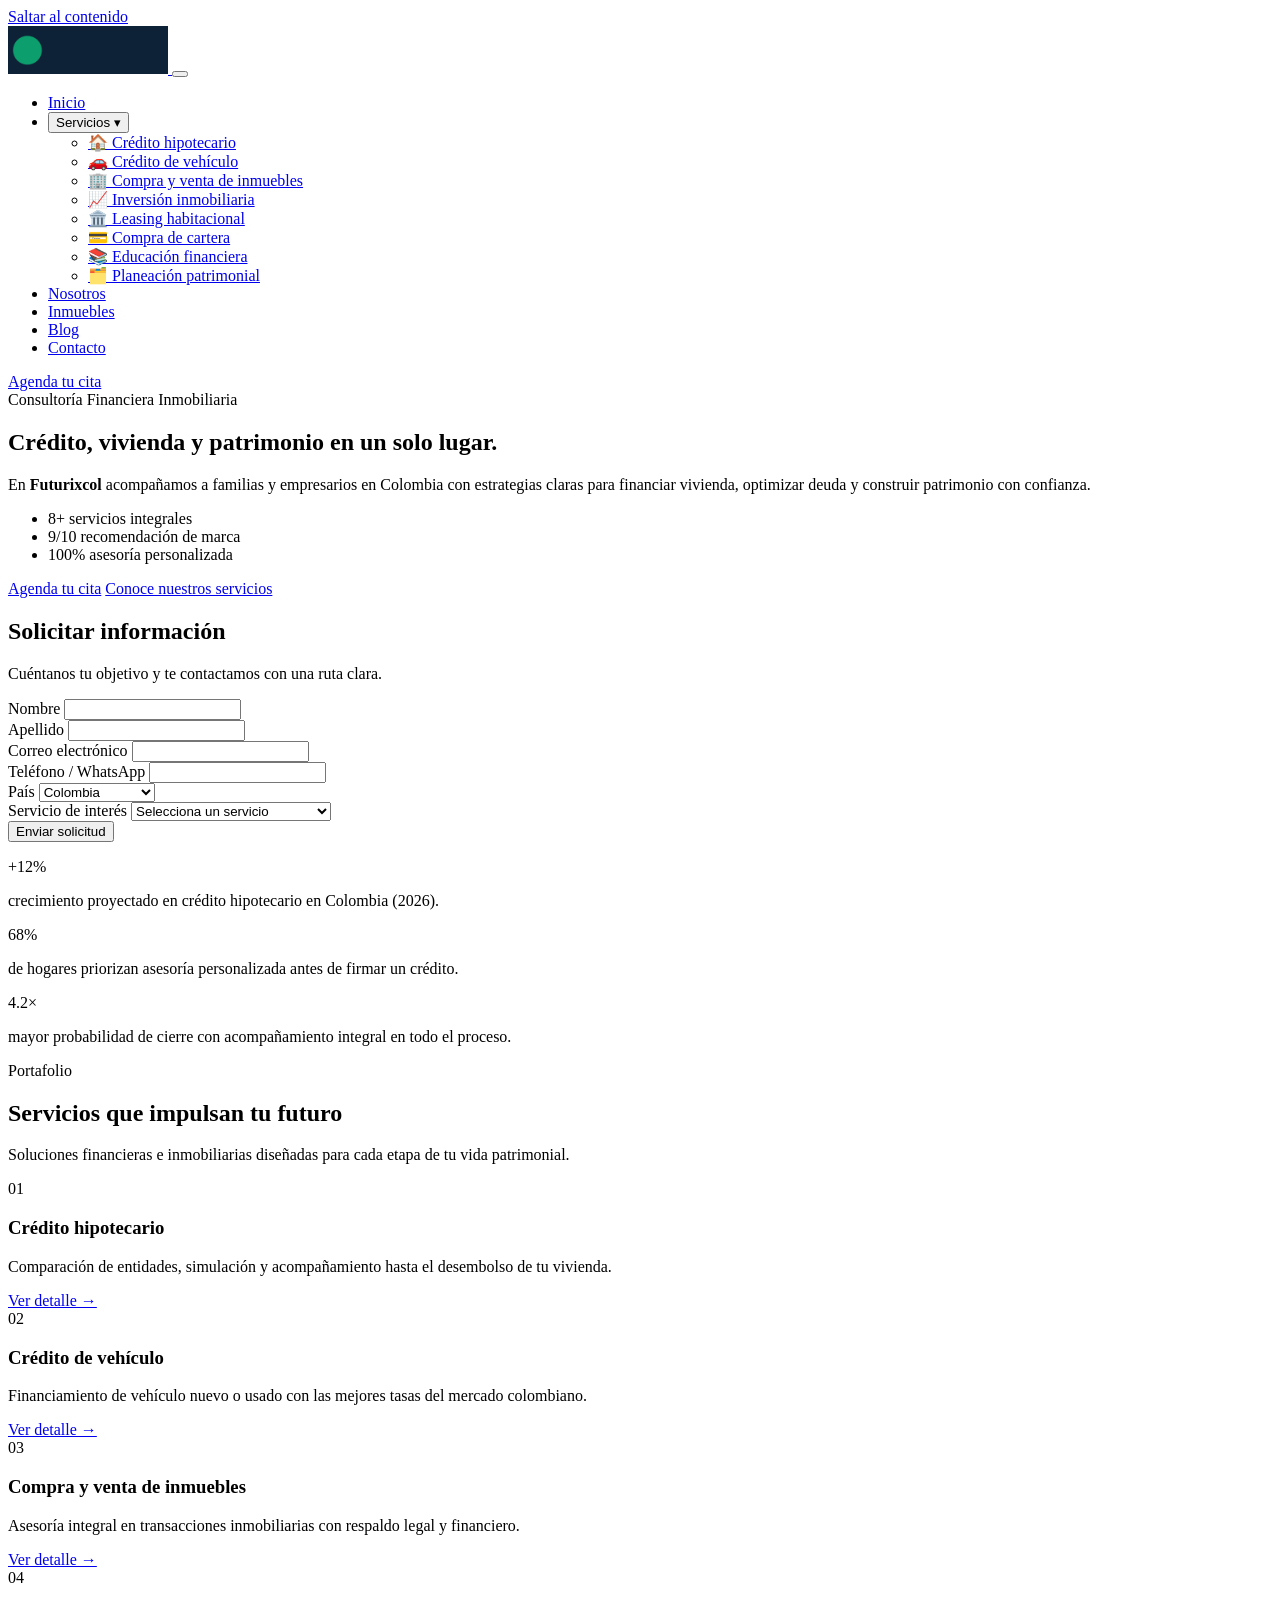
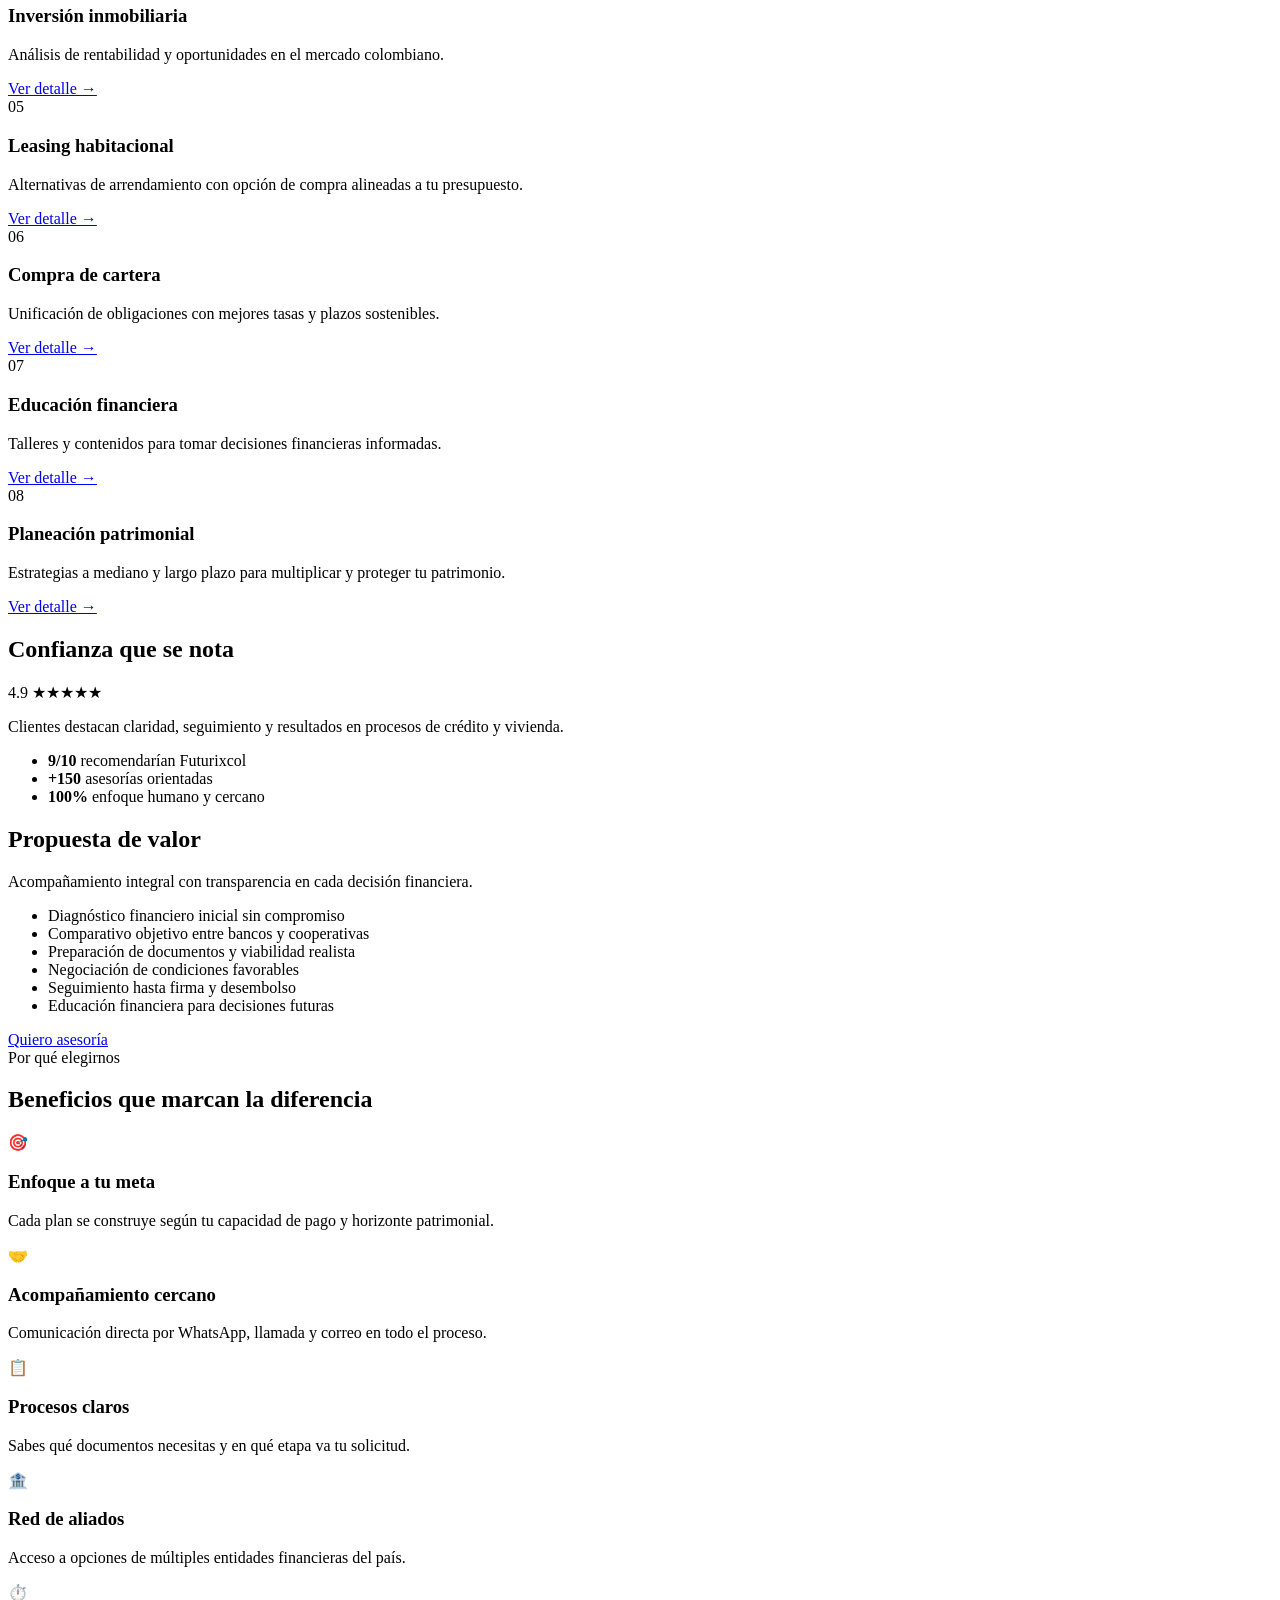
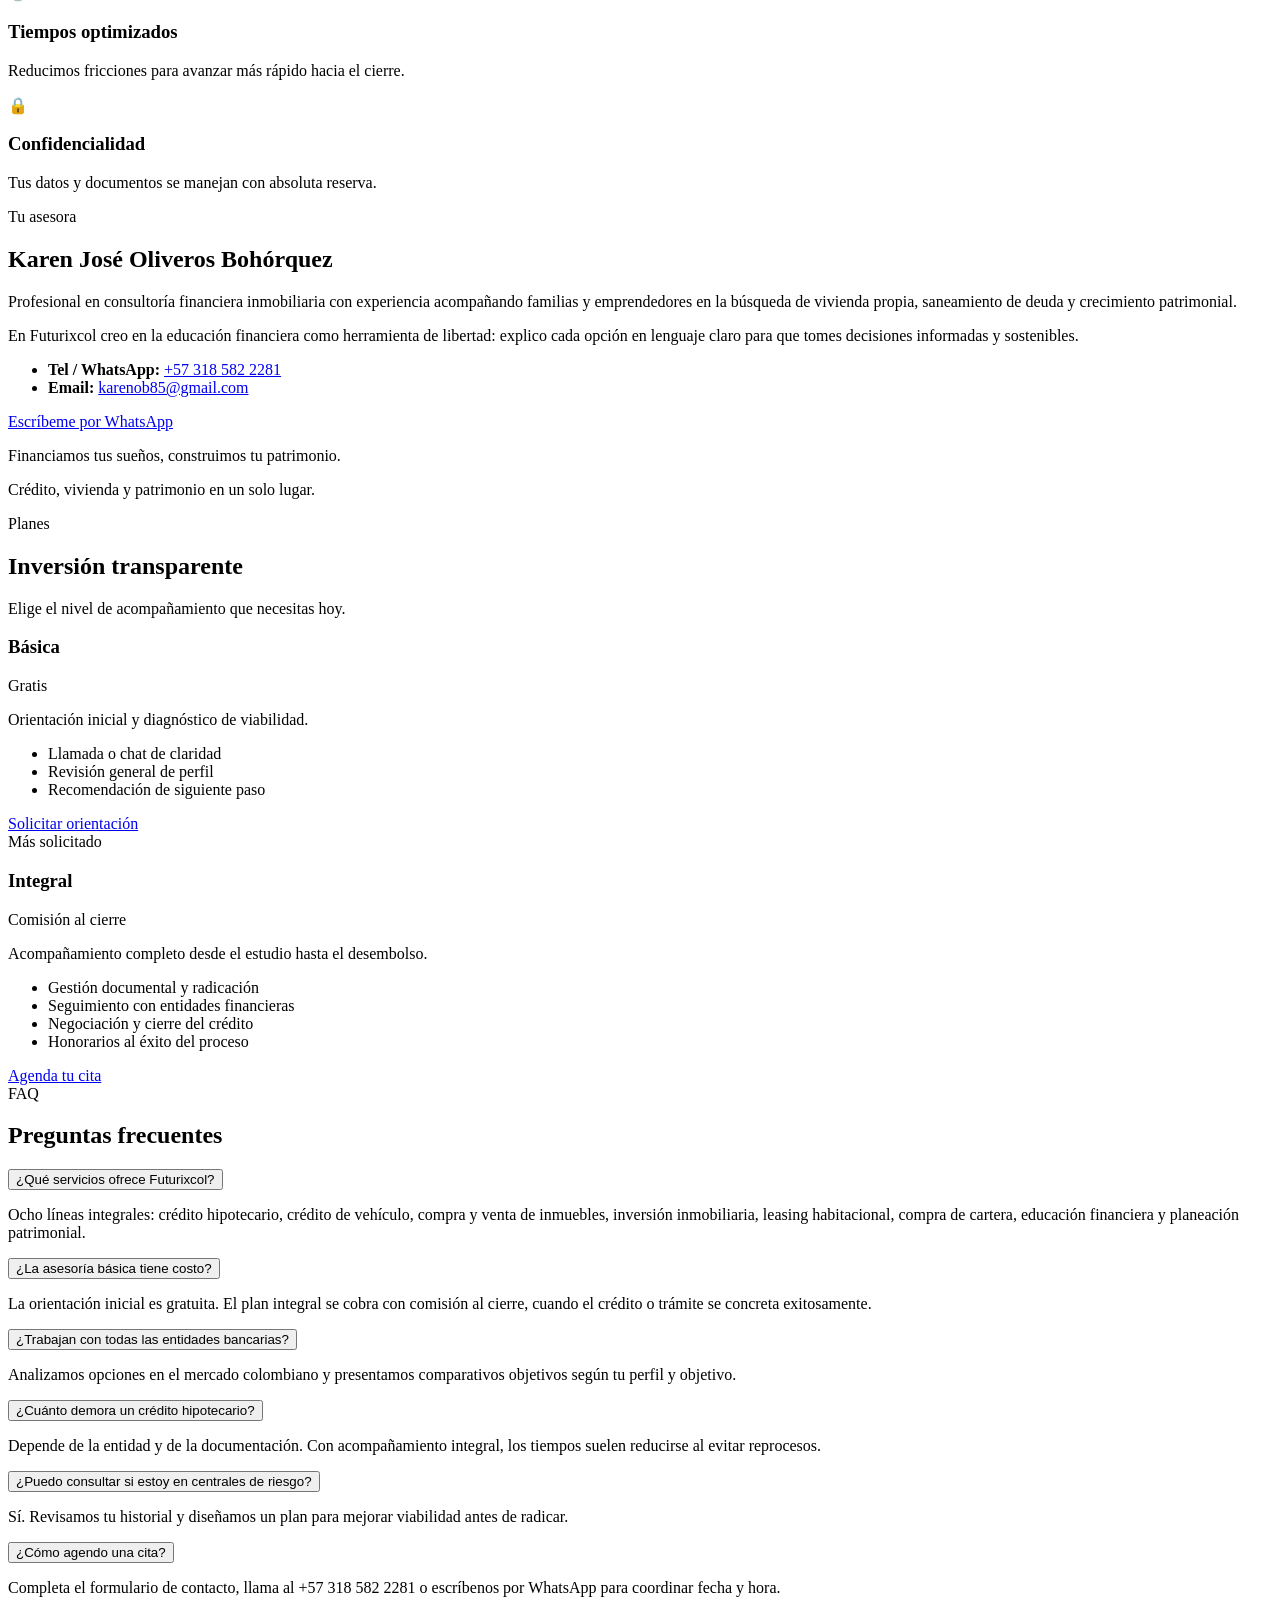
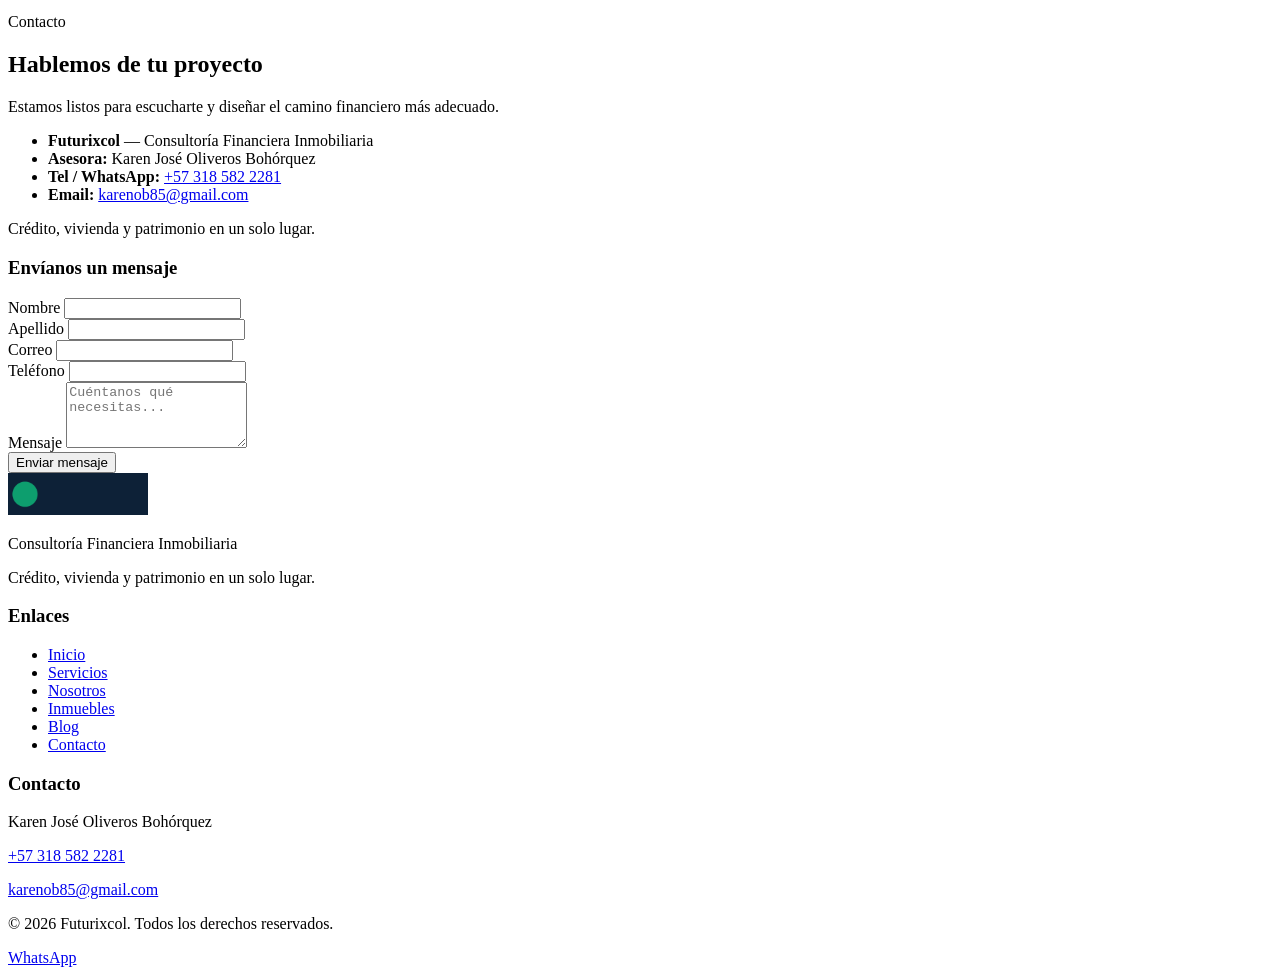
==== index.html @ 8b98f559 "first commit" ====
﻿<!DOCTYPE html>
<html lang="es">
<head>
  <meta charset="UTF-8">
  <meta name="viewport" content="width=device-width, initial-scale=1.0">
  <meta name="description" content="Futurixcol — Consultoría Financiera Inmobiliaria. Crédito, vivienda y patrimonio en un solo lugar. Karen José Oliveros Bohórquez.">
  <title>Futurixcol | Consultoría Financiera Inmobiliaria</title>
  <link rel="preconnect" href="https://fonts.googleapis.com">
  <link rel="preconnect" href="https://fonts.gstatic.com" crossorigin>
  <link href="https://fonts.googleapis.com/css2?family=Cormorant+Garamond:ital,wght@0,500;0,600;0,700;1,500&family=DM+Sans:ital,opsz,wght@0,9..40,400;0,9..40,500;0,9..40,600;0,9..40,700;1,9..40,400&display=swap" rel="stylesheet">
  <link rel="stylesheet" href="assets/css/styles.css">
</head>
<body>
  <a class="skip-link" href="#contenido-principal">Saltar al contenido</a>

  <header class="site-header" id="inicio">
    <nav class="nav container" aria-label="Principal">
      <a class="nav__brand" href="index.html">
        <img src="assets/logo-futurixcol.png" alt="Futurixcol" width="160" height="48">
      </a>

      <button class="nav__toggle" type="button" aria-expanded="false" aria-controls="mobile-menu" aria-label="Abrir menú">
        <span class="nav__toggle-bar"></span>
        <span class="nav__toggle-bar"></span>
        <span class="nav__toggle-bar"></span>
      </button>

      <div class="nav__center">
        <ul class="nav__links">
          <li><a class="nav__link active" href="index.html">Inicio</a></li>
          <li class="nav__item--dropdown">
            <button class="nav__link nav__dropdown-trigger" type="button" aria-expanded="false" aria-haspopup="true">
              Servicios
              <span class="nav__chevron" aria-hidden="true">▾</span>
            </button>
            <ul class="nav__dropdown" role="menu">
              <li role="none"><a role="menuitem" href="servicios/credito-hipotecario.html">🏠 Crédito hipotecario</a></li>
              <li role="none"><a role="menuitem" href="servicios/credito-vehiculo.html">🚗 Crédito de vehículo</a></li>
              <li role="none"><a role="menuitem" href="servicios/compraventa-inmuebles.html">🏢 Compra y venta de inmuebles</a></li>
              <li role="none"><a role="menuitem" href="servicios/inversion-inmobiliaria.html">📈 Inversión inmobiliaria</a></li>
              <li role="none"><a role="menuitem" href="servicios/leasing-habitacional.html">🏛️ Leasing habitacional</a></li>
              <li role="none"><a role="menuitem" href="servicios/compra-cartera.html">💳 Compra de cartera</a></li>
              <li role="none"><a role="menuitem" href="servicios/educacion-financiera.html">📚 Educación financiera</a></li>
              <li role="none"><a role="menuitem" href="servicios/planeacion-patrimonial.html">🗂️ Planeación patrimonial</a></li>
            </ul>
          </li>
          <li><a class="nav__link" href="nosotros.html">Nosotros</a></li>
          <li><a class="nav__link" href="inmuebles.html">Inmuebles</a></li>
          <li><a class="nav__link" href="blog.html">Blog</a></li>
          <li><a class="nav__link" href="contacto.html">Contacto</a></li>
        </ul>
      </div>

      <a class="btn btn--primary nav__cta" href="contacto.html">Agenda tu cita</a>

      <div class="mobile-menu" id="mobile-menu" hidden>
        <ul class="mobile-menu__links">
          <li><a class="active" href="index.html">Inicio</a></li>
          <li>
            <span class="mobile-menu__label">Servicios</span>
            <ul class="mobile-menu__sub">
              <li><a href="servicios/credito-hipotecario.html">🏠 Crédito hipotecario</a></li>
              <li><a href="servicios/credito-vehiculo.html">🚗 Crédito de vehículo</a></li>
              <li><a href="servicios/compraventa-inmuebles.html">🏢 Compra y venta de inmuebles</a></li>
              <li><a href="servicios/inversion-inmobiliaria.html">📈 Inversión inmobiliaria</a></li>
              <li><a href="servicios/leasing-habitacional.html">🏛️ Leasing habitacional</a></li>
              <li><a href="servicios/compra-cartera.html">💳 Compra de cartera</a></li>
              <li><a href="servicios/educacion-financiera.html">📚 Educación financiera</a></li>
              <li><a href="servicios/planeacion-patrimonial.html">🗂️ Planeación patrimonial</a></li>
            </ul>
          </li>
          <li><a href="nosotros.html">Nosotros</a></li>
          <li><a href="inmuebles.html">Inmuebles</a></li>
          <li><a href="blog.html">Blog</a></li>
          <li><a href="contacto.html">Contacto</a></li>
        </ul>
        <a class="btn btn--primary btn--block" href="contacto.html">Agenda tu cita</a>
      </div>
    </nav>
  </header>

  <main id="contenido-principal">

    <section class="hero reveal" aria-labelledby="hero-title">
      <div class="container hero__grid">
        <div class="hero__content">
          <span class="badge">Consultoría Financiera Inmobiliaria</span>
          <h1 id="hero-title" class="hero__title">Crédito, vivienda y patrimonio en un solo lugar.</h1>
          <p class="hero__subtitle">
            En <strong>Futurixcol</strong> acompañamos a familias y empresarios en Colombia con estrategias claras para financiar vivienda, optimizar deuda y construir patrimonio con confianza.
          </p>
          <ul class="hero__stats">
            <li>
              <span class="hero__stat-value">8+</span>
              <span class="hero__stat-label">servicios integrales</span>
            </li>
            <li>
              <span class="hero__stat-value">9/10</span>
              <span class="hero__stat-label">recomendación de marca</span>
            </li>
            <li>
              <span class="hero__stat-value">100%</span>
              <span class="hero__stat-label">asesoría personalizada</span>
            </li>
          </ul>
          <div class="hero__actions">
            <a class="btn btn--primary" href="#contacto">Agenda tu cita</a>
            <a class="btn btn--outline" href="#servicios">Conoce nuestros servicios</a>
          </div>
        </div>

        <aside class="hero__form-card card">
          <h2 class="card__title">Solicitar información</h2>
          <p class="card__text">Cuéntanos tu objetivo y te contactamos con una ruta clara.</p>
          <form class="form" data-prevent-default action="#" method="post">
            <div class="form__row form__row--2">
              <div class="form__group">
                <label for="hero-nombre">Nombre</label>
                <input type="text" id="hero-nombre" name="nombre" required autocomplete="given-name">
              </div>
              <div class="form__group">
                <label for="hero-apellido">Apellido</label>
                <input type="text" id="hero-apellido" name="apellido" required autocomplete="family-name">
              </div>
            </div>
            <div class="form__group">
              <label for="hero-email">Correo electrónico</label>
              <input type="email" id="hero-email" name="email" required autocomplete="email">
            </div>
            <div class="form__group">
              <label for="hero-telefono">Teléfono / WhatsApp</label>
              <input type="tel" id="hero-telefono" name="telefono" required autocomplete="tel">
            </div>
            <div class="form__group">
              <label for="hero-pais">País</label>
              <select id="hero-pais" name="pais" required>
                <option value="">Selecciona</option>
                <option value="CO" selected>Colombia</option>
                <option value="US">Estados Unidos</option>
                <option value="ES">España</option>
                <option value="OT">Otro</option>
              </select>
            </div>
            <div class="form__group">
              <label for="hero-servicio">Servicio de interés</label>
              <select id="hero-servicio" name="servicio" required>
                <option value="">Selecciona un servicio</option>
                <option value="credito-hipotecario">Crédito hipotecario</option>
                <option value="credito-vehiculo">Crédito de vehículo</option>
                <option value="compraventa">Compra y venta de inmuebles</option>
                <option value="inversion">Inversión inmobiliaria</option>
                <option value="leasing">Leasing habitacional</option>
                <option value="compra-cartera">Compra de cartera</option>
                <option value="educacion">Educación financiera</option>
                <option value="patrimonial">Planeación patrimonial</option>
              </select>
            </div>
            <button type="submit" class="btn btn--primary btn--block">Enviar solicitud</button>
          </form>
        </aside>
      </div>
    </section>

    <section class="data-strip reveal" aria-label="Indicadores del mercado">
      <div class="container data-strip__grid">
        <article class="data-strip__item">
          <p class="data-strip__number">+12%</p>
          <p class="data-strip__text">crecimiento proyectado en crédito hipotecario en Colombia (2026).</p>
        </article>
        <article class="data-strip__item">
          <p class="data-strip__number">68%</p>
          <p class="data-strip__text">de hogares priorizan asesoría personalizada antes de firmar un crédito.</p>
        </article>
        <article class="data-strip__item">
          <p class="data-strip__number">4.2×</p>
          <p class="data-strip__text">mayor probabilidad de cierre con acompañamiento integral en todo el proceso.</p>
        </article>
      </div>
    </section>

    <section class="section reveal" id="servicios" aria-labelledby="servicios-title">
      <div class="container">
        <header class="section__header">
          <span class="section__eyebrow">Portafolio</span>
          <h2 id="servicios-title" class="section__title">Servicios que impulsan tu futuro</h2>
          <p class="section__lead">Soluciones financieras e inmobiliarias diseñadas para cada etapa de tu vida patrimonial.</p>
        </header>
        <div class="services-grid">
          <article class="service-card">
            <span class="service-card__num">01</span>
            <h3 class="service-card__title">Crédito hipotecario</h3>
            <p class="service-card__text">Comparación de entidades, simulación y acompañamiento hasta el desembolso de tu vivienda.</p>
            <a class="service-card__link" href="servicios/credito-hipotecario.html">Ver detalle →</a>
          </article>
          <article class="service-card">
            <span class="service-card__num">02</span>
            <h3 class="service-card__title">Crédito de vehículo</h3>
            <p class="service-card__text">Financiamiento de vehículo nuevo o usado con las mejores tasas del mercado colombiano.</p>
            <a class="service-card__link" href="servicios/credito-vehiculo.html">Ver detalle →</a>
          </article>
          <article class="service-card">
            <span class="service-card__num">03</span>
            <h3 class="service-card__title">Compra y venta de inmuebles</h3>
            <p class="service-card__text">Asesoría integral en transacciones inmobiliarias con respaldo legal y financiero.</p>
            <a class="service-card__link" href="servicios/compraventa-inmuebles.html">Ver detalle →</a>
          </article>
          <article class="service-card">
            <span class="service-card__num">04</span>
            <h3 class="service-card__title">Inversión inmobiliaria</h3>
            <p class="service-card__text">Análisis de rentabilidad y oportunidades en el mercado colombiano.</p>
            <a class="service-card__link" href="servicios/inversion-inmobiliaria.html">Ver detalle →</a>
          </article>
          <article class="service-card">
            <span class="service-card__num">05</span>
            <h3 class="service-card__title">Leasing habitacional</h3>
            <p class="service-card__text">Alternativas de arrendamiento con opción de compra alineadas a tu presupuesto.</p>
            <a class="service-card__link" href="servicios/leasing-habitacional.html">Ver detalle →</a>
          </article>
          <article class="service-card">
            <span class="service-card__num">06</span>
            <h3 class="service-card__title">Compra de cartera</h3>
            <p class="service-card__text">Unificación de obligaciones con mejores tasas y plazos sostenibles.</p>
            <a class="service-card__link" href="servicios/compra-cartera.html">Ver detalle →</a>
          </article>
          <article class="service-card">
            <span class="service-card__num">07</span>
            <h3 class="service-card__title">Educación financiera</h3>
            <p class="service-card__text">Talleres y contenidos para tomar decisiones financieras informadas.</p>
            <a class="service-card__link" href="servicios/educacion-financiera.html">Ver detalle →</a>
          </article>
          <article class="service-card">
            <span class="service-card__num">08</span>
            <h3 class="service-card__title">Planeación patrimonial</h3>
            <p class="service-card__text">Estrategias a mediano y largo plazo para multiplicar y proteger tu patrimonio.</p>
            <a class="service-card__link" href="servicios/planeacion-patrimonial.html">Ver detalle →</a>
          </article>
        </div>
      </div>
    </section>

    <section class="section section--alt reveal" aria-labelledby="valor-title">
      <div class="container valor__grid">
        <article class="card ratings-card">
          <h2 id="valor-title" class="card__title">Confianza que se nota</h2>
          <div class="ratings-card__score" aria-label="Calificación 4.9 de 5">
            <span class="ratings-card__number">4.9</span>
            <span class="ratings-card__stars" aria-hidden="true">★★★★★</span>
          </div>
          <p class="ratings-card__text">Clientes destacan claridad, seguimiento y resultados en procesos de crédito y vivienda.</p>
          <ul class="ratings-card__list">
            <li><strong>9/10</strong> recomendarían Futurixcol</li>
            <li><strong>+150</strong> asesorías orientadas</li>
            <li><strong>100%</strong> enfoque humano y cercano</li>
          </ul>
        </article>
        <div class="valor__benefits">
          <h2 class="section__title section__title--left">Propuesta de valor</h2>
          <p class="section__lead section__lead--left">Acompañamiento integral con transparencia en cada decisión financiera.</p>
          <ul class="checklist">
            <li>Diagnóstico financiero inicial sin compromiso</li>
            <li>Comparativo objetivo entre bancos y cooperativas</li>
            <li>Preparación de documentos y viabilidad realista</li>
            <li>Negociación de condiciones favorables</li>
            <li>Seguimiento hasta firma y desembolso</li>
            <li>Educación financiera para decisiones futuras</li>
          </ul>
          <a class="btn btn--primary" href="#contacto">Quiero asesoría</a>
        </div>
      </div>
    </section>

    <section class="section reveal" aria-labelledby="highlights-title">
      <div class="container">
        <header class="section__header">
          <span class="section__eyebrow">Por qué elegirnos</span>
          <h2 id="highlights-title" class="section__title">Beneficios que marcan la diferencia</h2>
        </header>
        <div class="highlights-grid">
          <article class="highlight-card">
            <span class="highlight-card__icon" aria-hidden="true">🎯</span>
            <h3 class="highlight-card__title">Enfoque a tu meta</h3>
            <p>Cada plan se construye según tu capacidad de pago y horizonte patrimonial.</p>
          </article>
          <article class="highlight-card">
            <span class="highlight-card__icon" aria-hidden="true">🤝</span>
            <h3 class="highlight-card__title">Acompañamiento cercano</h3>
            <p>Comunicación directa por WhatsApp, llamada y correo en todo el proceso.</p>
          </article>
          <article class="highlight-card">
            <span class="highlight-card__icon" aria-hidden="true">📋</span>
            <h3 class="highlight-card__title">Procesos claros</h3>
            <p>Sabes qué documentos necesitas y en qué etapa va tu solicitud.</p>
          </article>
          <article class="highlight-card">
            <span class="highlight-card__icon" aria-hidden="true">🏦</span>
            <h3 class="highlight-card__title">Red de aliados</h3>
            <p>Acceso a opciones de múltiples entidades financieras del país.</p>
          </article>
          <article class="highlight-card">
            <span class="highlight-card__icon" aria-hidden="true">⏱️</span>
            <h3 class="highlight-card__title">Tiempos optimizados</h3>
            <p>Reducimos fricciones para avanzar más rápido hacia el cierre.</p>
          </article>
          <article class="highlight-card">
            <span class="highlight-card__icon" aria-hidden="true">🔒</span>
            <h3 class="highlight-card__title">Confidencialidad</h3>
            <p>Tus datos y documentos se manejan con absoluta reserva.</p>
          </article>
        </div>
      </div>
    </section>

    <section class="section section--alt reveal" id="asesora" aria-labelledby="asesora-title">
      <div class="container asesora__grid">
        <div class="asesora__media">
          <div class="asesora__avatar" role="img" aria-label="Foto de Karen José Oliveros Bohórquez"></div>
        </div>
        <div class="asesora__content">
          <span class="section__eyebrow">Tu asesora</span>
          <h2 id="asesora-title" class="section__title section__title--left">Karen José Oliveros Bohórquez</h2>
          <p class="section__lead section__lead--left">
            Profesional en consultoría financiera inmobiliaria con experiencia acompañando familias y emprendedores en la búsqueda de vivienda propia, saneamiento de deuda y crecimiento patrimonial.
          </p>
          <p>
            En Futurixcol creo en la educación financiera como herramienta de libertad: explico cada opción en lenguaje claro para que tomes decisiones informadas y sostenibles.
          </p>
          <ul class="asesora__contact">
            <li><strong>Tel / WhatsApp:</strong> <a href="tel:+573185822281">+57 318 582 2281</a></li>
            <li><strong>Email:</strong> <a href="mailto:karenob85@gmail.com">karenob85@gmail.com</a></li>
          </ul>
          <a class="btn btn--primary" href="https://wa.me/573185822281" target="_blank" rel="noopener noreferrer">Escríbeme por WhatsApp</a>
        </div>
      </div>
    </section>

    <section class="eslogan reveal" aria-label="Eslogan corporativo">
      <div class="container eslogan__inner">
        <p class="eslogan__quote">Financiamos tus sueños, construimos tu patrimonio.</p>
        <p class="eslogan__tagline">Crédito, vivienda y patrimonio en un solo lugar.</p>
      </div>
    </section>

    <section class="section reveal" id="precios" aria-labelledby="precios-title">
      <div class="container">
        <header class="section__header">
          <span class="section__eyebrow">Planes</span>
          <h2 id="precios-title" class="section__title">Inversión transparente</h2>
          <p class="section__lead">Elige el nivel de acompañamiento que necesitas hoy.</p>
        </header>
        <div class="pricing-grid">
          <article class="pricing-card">
            <h3 class="pricing-card__name">Básica</h3>
            <p class="pricing-card__price">Gratis</p>
            <p class="pricing-card__desc">Orientación inicial y diagnóstico de viabilidad.</p>
            <ul class="pricing-card__features">
              <li>Llamada o chat de claridad</li>
              <li>Revisión general de perfil</li>
              <li>Recomendación de siguiente paso</li>
            </ul>
            <a class="btn btn--outline btn--block" href="#contacto">Solicitar orientación</a>
          </article>
          <article class="pricing-card pricing-card--featured">
            <span class="pricing-card__badge">Más solicitado</span>
            <h3 class="pricing-card__name">Integral</h3>
            <p class="pricing-card__price">Comisión al cierre</p>
            <p class="pricing-card__desc">Acompañamiento completo desde el estudio hasta el desembolso.</p>
            <ul class="pricing-card__features">
              <li>Gestión documental y radicación</li>
              <li>Seguimiento con entidades financieras</li>
              <li>Negociación y cierre del crédito</li>
              <li>Honorarios al éxito del proceso</li>
            </ul>
            <a class="btn btn--primary btn--block" href="#contacto">Agenda tu cita</a>
          </article>
        </div>
      </div>
    </section>

    <section class="section section--alt reveal" id="faq" aria-labelledby="faq-title">
      <div class="container container--narrow">
        <header class="section__header">
          <span class="section__eyebrow">FAQ</span>
          <h2 id="faq-title" class="section__title">Preguntas frecuentes</h2>
        </header>
        <div class="faq-list">
          <div class="faq-item">
            <button class="faq-q" type="button">¿Qué servicios ofrece Futurixcol?</button>
            <div class="faq-a"><p>Ocho líneas integrales: crédito hipotecario, crédito de vehículo, compra y venta de inmuebles, inversión inmobiliaria, leasing habitacional, compra de cartera, educación financiera y planeación patrimonial.</p></div>
          </div>
          <div class="faq-item">
            <button class="faq-q" type="button">¿La asesoría básica tiene costo?</button>
            <div class="faq-a"><p>La orientación inicial es gratuita. El plan integral se cobra con comisión al cierre, cuando el crédito o trámite se concreta exitosamente.</p></div>
          </div>
          <div class="faq-item">
            <button class="faq-q" type="button">¿Trabajan con todas las entidades bancarias?</button>
            <div class="faq-a"><p>Analizamos opciones en el mercado colombiano y presentamos comparativos objetivos según tu perfil y objetivo.</p></div>
          </div>
          <div class="faq-item">
            <button class="faq-q" type="button">¿Cuánto demora un crédito hipotecario?</button>
            <div class="faq-a"><p>Depende de la entidad y de la documentación. Con acompañamiento integral, los tiempos suelen reducirse al evitar reprocesos.</p></div>
          </div>
          <div class="faq-item">
            <button class="faq-q" type="button">¿Puedo consultar si estoy en centrales de riesgo?</button>
            <div class="faq-a"><p>Sí. Revisamos tu historial y diseñamos un plan para mejorar viabilidad antes de radicar.</p></div>
          </div>
          <div class="faq-item">
            <button class="faq-q" type="button">¿Cómo agendo una cita?</button>
            <div class="faq-a"><p>Completa el formulario de contacto, llama al +57 318 582 2281 o escríbenos por WhatsApp para coordinar fecha y hora.</p></div>
          </div>
        </div>
      </div>
    </section>

    <section class="section reveal" id="contacto" aria-labelledby="contacto-title">
      <div class="container contacto__grid">
        <div class="contacto__info">
          <span class="section__eyebrow">Contacto</span>
          <h2 id="contacto-title" class="section__title section__title--left">Hablemos de tu proyecto</h2>
          <p class="section__lead section__lead--left">Estamos listos para escucharte y diseñar el camino financiero más adecuado.</p>
          <ul class="contacto__list">
            <li><strong>Futurixcol</strong> — Consultoría Financiera Inmobiliaria</li>
            <li><strong>Asesora:</strong> Karen José Oliveros Bohórquez</li>
            <li><strong>Tel / WhatsApp:</strong> <a href="tel:+573185822281">+57 318 582 2281</a></li>
            <li><strong>Email:</strong> <a href="mailto:karenob85@gmail.com">karenob85@gmail.com</a></li>
          </ul>
          <p class="contacto__slogan">Crédito, vivienda y patrimonio en un solo lugar.</p>
        </div>
        <div class="card contacto__form-wrap">
          <h3 class="card__title">Envíanos un mensaje</h3>
          <form class="form" data-prevent-default action="#" method="post">
            <div class="form__row form__row--2">
              <div class="form__group">
                <label for="contacto-nombre">Nombre</label>
                <input type="text" id="contacto-nombre" name="nombre" required>
              </div>
              <div class="form__group">
                <label for="contacto-apellido">Apellido</label>
                <input type="text" id="contacto-apellido" name="apellido" required>
              </div>
            </div>
            <div class="form__group">
              <label for="contacto-email">Correo</label>
              <input type="email" id="contacto-email" name="email" required>
            </div>
            <div class="form__group">
              <label for="contacto-telefono">Teléfono</label>
              <input type="tel" id="contacto-telefono" name="telefono" required>
            </div>
            <div class="form__group">
              <label for="contacto-mensaje">Mensaje</label>
              <textarea id="contacto-mensaje" name="mensaje" rows="4" required placeholder="Cuéntanos qué necesitas..."></textarea>
            </div>
            <button type="submit" class="btn btn--primary btn--block">Enviar mensaje</button>
          </form>
        </div>
      </div>
    </section>
  </main>

  <footer class="site-footer reveal">
    <div class="container footer__grid">
      <div class="footer__brand">
        <a href="index.html">
          <img src="assets/logo-futurixcol.png" alt="Futurixcol" width="140" height="42">
        </a>
        <p>Consultoría Financiera Inmobiliaria</p>
        <p class="footer__slogan">Crédito, vivienda y patrimonio en un solo lugar.</p>
      </div>
      <nav class="footer__nav" aria-label="Enlaces del sitio">
        <h3 class="footer__heading">Enlaces</h3>
        <ul>
          <li><a href="index.html">Inicio</a></li>
          <li><a href="servicios.html">Servicios</a></li>
          <li><a href="nosotros.html">Nosotros</a></li>
          <li><a href="inmuebles.html">Inmuebles</a></li>
          <li><a href="blog.html">Blog</a></li>
          <li><a href="contacto.html">Contacto</a></li>
        </ul>
      </nav>
      <div class="footer__contact">
        <h3 class="footer__heading">Contacto</h3>
        <p>Karen José Oliveros Bohórquez</p>
        <p><a href="tel:+573185822281">+57 318 582 2281</a></p>
        <p><a href="mailto:karenob85@gmail.com">karenob85@gmail.com</a></p>
      </div>
    </div>
    <div class="footer__bottom container">
      <p>&copy; 2026 Futurixcol. Todos los derechos reservados.</p>
    </div>
  </footer>

  <a class="whatsapp-float" href="https://wa.me/573185822281" target="_blank" rel="noopener noreferrer" aria-label="Contactar por WhatsApp">
    <span aria-hidden="true">WhatsApp</span>
  </a>

  <script src="assets/js/main.js"></script>
</body>
</html>
---- assets/css/styles.css ----
/ *   F u t u r i x c o l   G l o b a l   S t y l e s   -   s e e   f u l l   f i l e   * / 
 * ,   * : : b e f o r e ,   * : : a f t e r   {   b o x - s i z i n g :   b o r d e r - b o x ;   m a r g i n :   0 ;   p a d d i n g :   0 ;   } 
 : r o o t   { 
     - - n a v y :   # 0 d 2 1 3 7 ;   - - n a v y - m i d :   # 0 e 2 a 4 5 ;   - - n a v y - l i g h t :   # 1 6 3 3 5 2 ;   - - f o r e s t :   # 1 a 4 a 2 e ; 
     - - e m e r a l d :   # 0 d 9 e 6 e ;   - - e m e r a l d - l t :   # 1 2 c 4 8 9 ;   - - g o l d :   # c 9 a 8 4 c ;   - - g o l d - l t :   # e 2 c 0 6 b ; 
     - - w h i t e :   # f 4 f 8 f c ;   - - s i l v e r :   # 8 f a 4 b c ;   - - m u t e d :   # 5 a 7 a 9 6 ;   - - b o r d e r :   r g b a ( 2 5 5 , 2 5 5 , 2 5 5 , 0 . 0 8 ) ; 
     - - r a d i u s :   1 0 p x ;   - - s h a d o w :   0   8 p x   3 2 p x   r g b a ( 0 , 0 , 0 , 0 . 2 5 ) ;   - - n a v - h :   7 2 p x ; 
 } 
 h t m l   {   s c r o l l - b e h a v i o r :   s m o o t h ;   s c r o l l - p a d d i n g - t o p :   v a r ( - - n a v - h ) ;   } 
 b o d y   {   f o n t - f a m i l y :   ' D M   S a n s ' ,   s a n s - s e r i f ;   b a c k g r o u n d :   v a r ( - - n a v y ) ;   c o l o r :   v a r ( - - w h i t e ) ;   o v e r f l o w - x :   h i d d e n ;   l i n e - h e i g h t :   1 . 6 ;   } 
 b o d y . m e n u - o p e n   {   o v e r f l o w :   h i d d e n ;   } 
 i m g   {   m a x - w i d t h :   1 0 0 % ;   h e i g h t :   a u t o ;   d i s p l a y :   b l o c k ;   } 
 a   {   c o l o r :   v a r ( - - e m e r a l d - l t ) ;   t r a n s i t i o n :   c o l o r   . 2 s ;   } 
 a : h o v e r   {   c o l o r :   v a r ( - - g o l d - l t ) ;   } 
 h 1 ,   h 2 ,   h 3 ,   h 4 ,   . s e r i f   {   f o n t - f a m i l y :   ' C o r m o r a n t   G a r a m o n d ' ,   s e r i f ;   f o n t - w e i g h t :   7 0 0 ;   l i n e - h e i g h t :   1 . 1 5 ;   } 
 h 1   {   f o n t - s i z e :   c l a m p ( 2 . 4 r e m ,   5 . 5 v w ,   4 . 5 r e m ) ;   } 
 h 2   {   f o n t - s i z e :   c l a m p ( 1 . 9 r e m ,   3 . 5 v w ,   3 r e m ) ;   } 
 h 3   {   f o n t - s i z e :   1 . 3 5 r e m ;   } 
 . c o n t a i n e r   {   w i d t h :   m i n ( 1 2 0 0 p x ,   1 0 0 % ) ;   m a r g i n - i n l i n e :   a u t o ;   p a d d i n g - i n l i n e :   c l a m p ( 1 . 2 5 r e m ,   5 v w ,   3 r e m ) ;   } 
 . c o n t a i n e r - - n a r r o w   {   m a x - w i d t h :   7 6 0 p x ;   } 
 . s k i p - l i n k   {   p o s i t i o n :   a b s o l u t e ;   t o p :   - 1 0 0 p x ;   l e f t :   1 r e m ;   z - i n d e x :   9 9 9 9 ;   b a c k g r o u n d :   v a r ( - - e m e r a l d ) ;   c o l o r :   # f f f ;   p a d d i n g :   . 5 r e m   1 r e m ;   b o r d e r - r a d i u s :   4 p x ;   t e x t - d e c o r a t i o n :   n o n e ;   } 
 . s k i p - l i n k : f o c u s   {   t o p :   1 r e m ;   } 
 
 / *   B u t t o n s   * / 
 . b t n   { 
     d i s p l a y :   i n l i n e - f l e x ;   a l i g n - i t e m s :   c e n t e r ;   j u s t i f y - c o n t e n t :   c e n t e r ;   g a p :   . 5 r e m ; 
     p a d d i n g :   . 7 5 r e m   1 . 5 r e m ;   f o n t - f a m i l y :   i n h e r i t ;   f o n t - s i z e :   . 9 5 r e m ;   f o n t - w e i g h t :   6 0 0 ; 
     b o r d e r - r a d i u s :   v a r ( - - r a d i u s ) ;   b o r d e r :   2 p x   s o l i d   t r a n s p a r e n t ;   c u r s o r :   p o i n t e r ; 
     t e x t - d e c o r a t i o n :   n o n e ;   t r a n s i t i o n :   b a c k g r o u n d   . 2 s ,   c o l o r   . 2 s ,   b o r d e r - c o l o r   . 2 s ,   t r a n s f o r m   . 1 5 s ; 
 } 
 . b t n : h o v e r   {   t r a n s f o r m :   t r a n s l a t e Y ( - 1 p x ) ;   } 
 . b t n - - p r i m a r y   {   b a c k g r o u n d :   v a r ( - - e m e r a l d ) ;   c o l o r :   # f f f ;   b o r d e r - c o l o r :   v a r ( - - e m e r a l d ) ;   } 
 . b t n - - p r i m a r y : h o v e r   {   b a c k g r o u n d :   v a r ( - - e m e r a l d - l t ) ;   b o r d e r - c o l o r :   v a r ( - - e m e r a l d - l t ) ;   c o l o r :   # f f f ;   } 
 . b t n - - o u t l i n e   {   b a c k g r o u n d :   t r a n s p a r e n t ;   c o l o r :   v a r ( - - w h i t e ) ;   b o r d e r - c o l o r :   v a r ( - - g o l d ) ;   } 
 . b t n - - o u t l i n e : h o v e r   {   b a c k g r o u n d :   r g b a ( 2 0 1 , 1 6 8 , 7 6 , . 1 2 ) ;   c o l o r :   v a r ( - - g o l d - l t ) ;   } 
 . b t n - - g h o s t   {   b a c k g r o u n d :   r g b a ( 2 5 5 , 2 5 5 , 2 5 5 , . 0 6 ) ;   c o l o r :   v a r ( - - w h i t e ) ;   b o r d e r - c o l o r :   v a r ( - - b o r d e r ) ;   } 
 . b t n - - b l o c k   {   w i d t h :   1 0 0 % ;   } 
 
 / *   H e a d e r   &   N a v   * / 
 . s i t e - h e a d e r   { 
     p o s i t i o n :   f i x e d ;   t o p :   0 ;   l e f t :   0 ;   r i g h t :   0 ;   z - i n d e x :   1 0 0 0 ; 
     h e i g h t :   v a r ( - - n a v - h ) ;   b a c k g r o u n d :   r g b a ( 1 3 , 3 3 , 5 5 , . 9 2 ) ;   b a c k d r o p - f i l t e r :   b l u r ( 1 2 p x ) ; 
     b o r d e r - b o t t o m :   1 p x   s o l i d   v a r ( - - b o r d e r ) ; 
 } 
 . n a v   { 
     d i s p l a y :   f l e x ;   a l i g n - i t e m s :   c e n t e r ;   j u s t i f y - c o n t e n t :   s p a c e - b e t w e e n ; 
     h e i g h t :   v a r ( - - n a v - h ) ;   g a p :   1 r e m ;   p o s i t i o n :   r e l a t i v e ; 
 } 
 . n a v _ _ b r a n d   i m g   {   h e i g h t :   4 4 p x ;   w i d t h :   a u t o ;   } 
 . n a v _ _ c e n t e r   {   f l e x :   1 ;   d i s p l a y :   f l e x ;   j u s t i f y - c o n t e n t :   c e n t e r ;   } 
 . n a v _ _ l i n k s   {   d i s p l a y :   f l e x ;   a l i g n - i t e m s :   c e n t e r ;   g a p :   . 2 5 r e m ;   l i s t - s t y l e :   n o n e ;   } 
 . n a v _ _ l i n k   { 
     d i s p l a y :   i n l i n e - f l e x ;   a l i g n - i t e m s :   c e n t e r ;   g a p :   . 2 5 r e m ; 
     p a d d i n g :   . 5 r e m   . 8 5 r e m ;   c o l o r :   v a r ( - - s i l v e r ) ;   t e x t - d e c o r a t i o n :   n o n e ; 
     f o n t - s i z e :   . 9 r e m ;   f o n t - w e i g h t :   5 0 0 ;   b a c k g r o u n d :   n o n e ;   b o r d e r :   n o n e ; 
     c u r s o r :   p o i n t e r ;   f o n t - f a m i l y :   i n h e r i t ;   b o r d e r - r a d i u s :   6 p x ;   t r a n s i t i o n :   c o l o r   . 2 s ,   b a c k g r o u n d   . 2 s ; 
 } 
 . n a v _ _ l i n k : h o v e r ,   . n a v _ _ l i n k . a c t i v e   {   c o l o r :   v a r ( - - w h i t e ) ;   b a c k g r o u n d :   r g b a ( 2 5 5 , 2 5 5 , 2 5 5 , . 0 6 ) ;   } 
 . n a v _ _ i t e m - - d r o p d o w n   {   p o s i t i o n :   r e l a t i v e ;   } 
 . n a v _ _ d r o p d o w n   { 
     p o s i t i o n :   a b s o l u t e ;   t o p :   c a l c ( 1 0 0 %   +   . 5 r e m ) ;   l e f t :   0 ;   m i n - w i d t h :   2 6 0 p x ; 
     b a c k g r o u n d :   v a r ( - - n a v y - m i d ) ;   b o r d e r :   1 p x   s o l i d   v a r ( - - b o r d e r ) ;   b o r d e r - r a d i u s :   v a r ( - - r a d i u s ) ; 
     b o x - s h a d o w :   v a r ( - - s h a d o w ) ;   l i s t - s t y l e :   n o n e ;   p a d d i n g :   . 5 r e m ; 
     o p a c i t y :   0 ;   v i s i b i l i t y :   h i d d e n ;   t r a n s f o r m :   t r a n s l a t e Y ( - 8 p x ) ;   t r a n s i t i o n :   o p a c i t y   . 2 s ,   t r a n s f o r m   . 2 s ,   v i s i b i l i t y   . 2 s ; 
 } 
 . n a v _ _ i t e m - - d r o p d o w n . o p e n   . n a v _ _ d r o p d o w n   {   o p a c i t y :   1 ;   v i s i b i l i t y :   v i s i b l e ;   t r a n s f o r m :   t r a n s l a t e Y ( 0 ) ;   } 
 . n a v _ _ d r o p d o w n   a   { 
     d i s p l a y :   b l o c k ;   p a d d i n g :   . 5 5 r e m   . 7 5 r e m ;   c o l o r :   v a r ( - - s i l v e r ) ;   t e x t - d e c o r a t i o n :   n o n e ; 
     f o n t - s i z e :   . 8 8 r e m ;   b o r d e r - r a d i u s :   6 p x ; 
 } 
 . n a v _ _ d r o p d o w n   a : h o v e r   {   b a c k g r o u n d :   r g b a ( 1 3 , 1 5 8 , 1 1 0 , . 1 5 ) ;   c o l o r :   v a r ( - - e m e r a l d - l t ) ;   } 
 . n a v _ _ c t a   {   f l e x - s h r i n k :   0 ;   w h i t e - s p a c e :   n o w r a p ;   } 
 . n a v _ _ t o g g l e   { 
     d i s p l a y :   n o n e ;   f l e x - d i r e c t i o n :   c o l u m n ;   j u s t i f y - c o n t e n t :   c e n t e r ;   g a p :   5 p x ; 
     w i d t h :   4 4 p x ;   h e i g h t :   4 4 p x ;   p a d d i n g :   8 p x ;   b a c k g r o u n d :   r g b a ( 2 5 5 , 2 5 5 , 2 5 5 , . 0 6 ) ; 
     b o r d e r :   1 p x   s o l i d   v a r ( - - b o r d e r ) ;   b o r d e r - r a d i u s :   8 p x ;   c u r s o r :   p o i n t e r ; 
 } 
 . n a v _ _ t o g g l e - b a r   {   d i s p l a y :   b l o c k ;   w i d t h :   1 0 0 % ;   h e i g h t :   2 p x ;   b a c k g r o u n d :   v a r ( - - w h i t e ) ;   b o r d e r - r a d i u s :   2 p x ;   t r a n s i t i o n :   t r a n s f o r m   . 2 s ;   } 
 b o d y . m e n u - o p e n   . n a v _ _ t o g g l e - b a r : n t h - c h i l d ( 1 )   {   t r a n s f o r m :   t r a n s l a t e Y ( 7 p x )   r o t a t e ( 4 5 d e g ) ;   } 
 b o d y . m e n u - o p e n   . n a v _ _ t o g g l e - b a r : n t h - c h i l d ( 2 )   {   o p a c i t y :   0 ;   } 
 b o d y . m e n u - o p e n   . n a v _ _ t o g g l e - b a r : n t h - c h i l d ( 3 )   {   t r a n s f o r m :   t r a n s l a t e Y ( - 7 p x )   r o t a t e ( - 4 5 d e g ) ;   } 
 
 / *   M o b i l e   m e n u   * / 
 . m o b i l e - m e n u   { 
     p o s i t i o n :   f i x e d ;   i n s e t :   v a r ( - - n a v - h )   0   0   0 ;   z - i n d e x :   9 9 9 ; 
     b a c k g r o u n d :   v a r ( - - n a v y ) ;   p a d d i n g :   1 . 5 r e m ;   o v e r f l o w - y :   a u t o ; 
     d i s p l a y :   f l e x ;   f l e x - d i r e c t i o n :   c o l u m n ;   g a p :   1 . 5 r e m ; 
 } 
 . m o b i l e - m e n u [ h i d d e n ]   {   d i s p l a y :   n o n e   ! i m p o r t a n t ;   } 
 . m o b i l e - m e n u _ _ l i n k s   {   l i s t - s t y l e :   n o n e ;   d i s p l a y :   f l e x ;   f l e x - d i r e c t i o n :   c o l u m n ;   g a p :   . 2 5 r e m ;   } 
 . m o b i l e - m e n u _ _ l i n k s   >   l i   >   a   { 
     d i s p l a y :   b l o c k ;   p a d d i n g :   . 7 5 r e m   1 r e m ;   c o l o r :   v a r ( - - w h i t e ) ;   t e x t - d e c o r a t i o n :   n o n e ; 
     f o n t - w e i g h t :   5 0 0 ;   b o r d e r - r a d i u s :   8 p x ; 
 } 
 . m o b i l e - m e n u _ _ l i n k s   >   l i   >   a : h o v e r ,   . m o b i l e - m e n u _ _ l i n k s   >   l i   >   a . a c t i v e   {   b a c k g r o u n d :   r g b a ( 1 3 , 1 5 8 , 1 1 0 , . 1 5 ) ;   } 
 . m o b i l e - m e n u _ _ l a b e l   { 
     d i s p l a y :   b l o c k ;   p a d d i n g :   . 7 5 r e m   1 r e m   . 2 5 r e m ;   c o l o r :   v a r ( - - g o l d ) ;   f o n t - s i z e :   . 7 5 r e m ; 
     t e x t - t r a n s f o r m :   u p p e r c a s e ;   l e t t e r - s p a c i n g :   . 0 8 e m ;   f o n t - w e i g h t :   6 0 0 ; 
 } 
 . m o b i l e - m e n u _ _ s u b   {   l i s t - s t y l e :   n o n e ;   p a d d i n g - l e f t :   . 5 r e m ;   m a r g i n - b o t t o m :   . 5 r e m ;   } 
 . m o b i l e - m e n u _ _ s u b   a   { 
     d i s p l a y :   b l o c k ;   p a d d i n g :   . 5 r e m   1 r e m ;   c o l o r :   v a r ( - - s i l v e r ) ;   t e x t - d e c o r a t i o n :   n o n e ;   f o n t - s i z e :   . 9 r e m ; 
 } 
 . m o b i l e - m e n u _ _ s u b   a : h o v e r   {   c o l o r :   v a r ( - - e m e r a l d - l t ) ;   } 
 
 / *   H e r o   * / 
 . h e r o   { 
     p a d d i n g :   c a l c ( v a r ( - - n a v - h )   +   3 r e m )   0   4 r e m ; 
     b a c k g r o u n d :   l i n e a r - g r a d i e n t ( 1 6 5 d e g ,   v a r ( - - n a v y )   0 % ,   v a r ( - - n a v y - m i d )   4 5 % ,   r g b a ( 1 3 , 1 5 8 , 1 1 0 , . 1 2 )   1 0 0 % ) ; 
     p o s i t i o n :   r e l a t i v e ;   o v e r f l o w :   h i d d e n ; 
 } 
 . h e r o : : b e f o r e   { 
     c o n t e n t :   ' ' ;   p o s i t i o n :   a b s o l u t e ;   t o p :   - 2 0 % ;   r i g h t :   - 1 0 % ;   w i d t h :   5 0 % ;   h e i g h t :   8 0 % ; 
     b a c k g r o u n d :   r a d i a l - g r a d i e n t ( e l l i p s e ,   r g b a ( 2 0 1 , 1 6 8 , 7 6 , . 0 8 )   0 % ,   t r a n s p a r e n t   7 0 % ) ; 
     p o i n t e r - e v e n t s :   n o n e ; 
 } 
 . h e r o _ _ g r i d   {   d i s p l a y :   g r i d ;   g r i d - t e m p l a t e - c o l u m n s :   1 f r   1 f r ;   g a p :   3 r e m ;   a l i g n - i t e m s :   s t a r t ;   p o s i t i o n :   r e l a t i v e ;   } 
 . h e r o _ _ t i t l e   {   m a r g i n - b o t t o m :   1 r e m ;   } 
 . h e r o _ _ s u b t i t l e   {   f o n t - s i z e :   1 . 1 r e m ;   c o l o r :   v a r ( - - s i l v e r ) ;   m a r g i n - b o t t o m :   1 . 7 5 r e m ;   m a x - w i d t h :   5 4 0 p x ;   } 
 . h e r o _ _ s u b t i t l e   s t r o n g   {   c o l o r :   v a r ( - - w h i t e ) ;   } 
 . h e r o _ _ s t a t s   {   d i s p l a y :   f l e x ;   f l e x - w r a p :   w r a p ;   g a p :   1 . 5 r e m   2 . 5 r e m ;   l i s t - s t y l e :   n o n e ;   m a r g i n - b o t t o m :   2 r e m ;   } 
 . h e r o _ _ s t a t - v a l u e   {   d i s p l a y :   b l o c k ;   f o n t - f a m i l y :   ' C o r m o r a n t   G a r a m o n d ' ,   s e r i f ;   f o n t - s i z e :   2 r e m ;   f o n t - w e i g h t :   7 0 0 ;   c o l o r :   v a r ( - - g o l d ) ;   l i n e - h e i g h t :   1 ;   } 
 . h e r o _ _ s t a t - l a b e l   {   f o n t - s i z e :   . 8 5 r e m ;   c o l o r :   v a r ( - - m u t e d ) ;   } 
 . h e r o _ _ a c t i o n s   {   d i s p l a y :   f l e x ;   f l e x - w r a p :   w r a p ;   g a p :   1 r e m ;   } 
 . h e r o _ _ f o r m - c a r d   {   p o s i t i o n :   r e l a t i v e ;   z - i n d e x :   1 ;   } 
 
 / *   P a g e   h e r o   * / 
 . p a g e - h e r o   { 
     p a d d i n g :   c a l c ( v a r ( - - n a v - h )   +   2 . 5 r e m )   0   3 r e m ; 
     t e x t - a l i g n :   c e n t e r ;   b a c k g r o u n d :   l i n e a r - g r a d i e n t ( 1 8 0 d e g ,   v a r ( - - n a v y - m i d )   0 % ,   v a r ( - - n a v y )   1 0 0 % ) ; 
     b o r d e r - b o t t o m :   1 p x   s o l i d   v a r ( - - b o r d e r ) ; 
 } 
 . p a g e - h e r o   . c o n t a i n e r   {   m a x - w i d t h :   8 0 0 p x ;   } 
 . p a g e - h e r o   h 1   {   m a r g i n - b o t t o m :   1 r e m ;   } 
 . p a g e - h e r o   >   . c o n t a i n e r   >   p ,   . p a g e - h e r o   p : l a s t - o f - t y p e   {   c o l o r :   v a r ( - - s i l v e r ) ;   f o n t - s i z e :   1 . 1 r e m ;   } 
 . p a g e - h e r o - - l e f t   {   t e x t - a l i g n :   l e f t ;   } 
 . p a g e - h e r o _ _ i c o n   {   f o n t - s i z e :   3 r e m ;   d i s p l a y :   b l o c k ;   m a r g i n - b o t t o m :   . 7 5 r e m ;   } 
 . b r e a d c r u m b   {   f o n t - s i z e :   . 8 5 r e m ;   c o l o r :   v a r ( - - m u t e d ) ;   m a r g i n - b o t t o m :   1 r e m ;   } 
 . b r e a d c r u m b   a   {   c o l o r :   v a r ( - - s i l v e r ) ;   t e x t - d e c o r a t i o n :   n o n e ;   } 
 . b r e a d c r u m b   a : h o v e r   {   c o l o r :   v a r ( - - e m e r a l d - l t ) ;   } 
 
 . b a d g e   { 
     d i s p l a y :   i n l i n e - b l o c k ;   p a d d i n g :   . 3 5 r e m   . 8 5 r e m ;   m a r g i n - b o t t o m :   1 r e m ; 
     f o n t - s i z e :   . 7 5 r e m ;   f o n t - w e i g h t :   6 0 0 ;   t e x t - t r a n s f o r m :   u p p e r c a s e ;   l e t t e r - s p a c i n g :   . 0 6 e m ; 
     c o l o r :   v a r ( - - g o l d ) ;   b a c k g r o u n d :   r g b a ( 2 0 1 , 1 6 8 , 7 6 , . 1 2 ) ;   b o r d e r :   1 p x   s o l i d   r g b a ( 2 0 1 , 1 6 8 , 7 6 , . 3 ) ; 
     b o r d e r - r a d i u s :   1 0 0 p x ; 
 } 
 
 / *   S e c t i o n s   * / 
 . s e c t i o n   {   p a d d i n g :   5 r e m   0 ;   } 
 . s e c t i o n - - a l t   {   b a c k g r o u n d :   r g b a ( 1 4 , 4 2 , 6 9 , . 5 ) ;   } 
 . s e c t i o n - - c o m p a c t   {   p a d d i n g :   3 r e m   0 ;   } 
 . s e c t i o n _ _ h e a d e r   {   t e x t - a l i g n :   c e n t e r ;   m a x - w i d t h :   7 2 0 p x ;   m a r g i n :   0   a u t o   3 r e m ;   } 
 . s e c t i o n _ _ e y e b r o w   { 
     d i s p l a y :   b l o c k ;   f o n t - s i z e :   . 7 5 r e m ;   f o n t - w e i g h t :   6 0 0 ;   t e x t - t r a n s f o r m :   u p p e r c a s e ; 
     l e t t e r - s p a c i n g :   . 1 e m ;   c o l o r :   v a r ( - - e m e r a l d - l t ) ;   m a r g i n - b o t t o m :   . 7 5 r e m ; 
 } 
 . s e c t i o n _ _ t i t l e   {   m a r g i n - b o t t o m :   1 r e m ;   } 
 . s e c t i o n _ _ t i t l e - - l e f t   {   t e x t - a l i g n :   l e f t ;   } 
 . s e c t i o n _ _ l e a d   {   c o l o r :   v a r ( - - s i l v e r ) ;   f o n t - s i z e :   1 . 0 5 r e m ;   m a x - w i d t h :   6 0 0 p x ;   m a r g i n - i n l i n e :   a u t o ;   } 
 . s e c t i o n _ _ l e a d - - l e f t   {   m a r g i n - i n l i n e :   0 ;   t e x t - a l i g n :   l e f t ;   } 
 . c o n t e n t - b l o c k   {   m a x - w i d t h :   8 0 0 p x ;   } 
 . c o n t e n t - b l o c k   p   +   p   {   m a r g i n - t o p :   1 r e m ;   c o l o r :   v a r ( - - s i l v e r ) ;   } 
 
 / *   C a r d s   * / 
 . c a r d   { 
     b a c k g r o u n d :   v a r ( - - n a v y - m i d ) ;   b o r d e r :   1 p x   s o l i d   v a r ( - - b o r d e r ) ;   b o r d e r - r a d i u s :   v a r ( - - r a d i u s ) ; 
     p a d d i n g :   1 . 7 5 r e m ;   b o x - s h a d o w :   v a r ( - - s h a d o w ) ; 
 } 
 . c a r d _ _ t i t l e   {   f o n t - s i z e :   1 . 3 5 r e m ;   m a r g i n - b o t t o m :   . 5 r e m ;   } 
 . c a r d _ _ t e x t   {   c o l o r :   v a r ( - - s i l v e r ) ;   f o n t - s i z e :   . 9 5 r e m ;   m a r g i n - b o t t o m :   1 . 2 5 r e m ;   } 
 
 / *   F o r m s   * / 
 . f o r m   {   d i s p l a y :   f l e x ;   f l e x - d i r e c t i o n :   c o l u m n ;   g a p :   1 r e m ;   } 
 . f o r m _ _ r o w   {   d i s p l a y :   g r i d ;   g a p :   1 r e m ;   } 
 . f o r m _ _ r o w - - 2   {   g r i d - t e m p l a t e - c o l u m n s :   1 f r   1 f r ;   } 
 . f o r m _ _ g r o u p   {   d i s p l a y :   f l e x ;   f l e x - d i r e c t i o n :   c o l u m n ;   g a p :   . 3 5 r e m ;   } 
 . f o r m _ _ g r o u p   l a b e l   {   f o n t - s i z e :   . 8 5 r e m ;   f o n t - w e i g h t :   5 0 0 ;   c o l o r :   v a r ( - - s i l v e r ) ;   } 
 . f o r m _ _ g r o u p   i n p u t , 
 . f o r m _ _ g r o u p   s e l e c t , 
 . f o r m _ _ g r o u p   t e x t a r e a   { 
     p a d d i n g :   . 7 r e m   . 9 r e m ;   f o n t - f a m i l y :   i n h e r i t ;   f o n t - s i z e :   . 9 5 r e m ; 
     c o l o r :   v a r ( - - w h i t e ) ;   b a c k g r o u n d :   r g b a ( 0 , 0 , 0 , . 2 5 ) ;   b o r d e r :   1 p x   s o l i d   v a r ( - - b o r d e r ) ; 
     b o r d e r - r a d i u s :   8 p x ;   t r a n s i t i o n :   b o r d e r - c o l o r   . 2 s ; 
 } 
 . f o r m _ _ g r o u p   i n p u t : f o c u s , 
 . f o r m _ _ g r o u p   s e l e c t : f o c u s , 
 . f o r m _ _ g r o u p   t e x t a r e a : f o c u s   { 
     o u t l i n e :   n o n e ;   b o r d e r - c o l o r :   v a r ( - - e m e r a l d ) ; 
 } 
 . f o r m _ _ g r o u p   s e l e c t   {   c u r s o r :   p o i n t e r ;   } 
 . f o r m _ _ g r o u p   t e x t a r e a   {   r e s i z e :   v e r t i c a l ;   m i n - h e i g h t :   1 0 0 p x ;   } 
 . f o r m - - c o m p a c t   . f o r m _ _ g r o u p   {   g a p :   . 2 5 r e m ;   } 
 . f o r m - - c o m p a c t   i n p u t   {   p a d d i n g :   . 5 5 r e m   . 7 5 r e m ;   } 
 
 / *   D a t a   s t r i p   * / 
 . d a t a - s t r i p   { 
     p a d d i n g :   2 . 5 r e m   0 ;   b a c k g r o u n d :   v a r ( - - e m e r a l d ) ;   c o l o r :   # f f f ; 
 } 
 . d a t a - s t r i p _ _ g r i d   {   d i s p l a y :   g r i d ;   g r i d - t e m p l a t e - c o l u m n s :   r e p e a t ( 3 ,   1 f r ) ;   g a p :   2 r e m ;   t e x t - a l i g n :   c e n t e r ;   } 
 . d a t a - s t r i p _ _ n u m b e r   { 
     f o n t - f a m i l y :   ' C o r m o r a n t   G a r a m o n d ' ,   s e r i f ;   f o n t - s i z e :   c l a m p ( 2 r e m ,   4 v w ,   2 . 7 5 r e m ) ; 
     f o n t - w e i g h t :   7 0 0 ;   l i n e - h e i g h t :   1 ;   m a r g i n - b o t t o m :   . 5 r e m ; 
 } 
 . d a t a - s t r i p _ _ t e x t   {   f o n t - s i z e :   . 9 5 r e m ;   o p a c i t y :   . 9 5 ;   l i n e - h e i g h t :   1 . 5 ;   } 
 
 / *   S e r v i c e s   g r i d   * / 
 . s e r v i c e s - g r i d   { 
     d i s p l a y :   g r i d ;   g r i d - t e m p l a t e - c o l u m n s :   r e p e a t ( 4 ,   1 f r ) ;   g a p :   1 . 2 5 r e m ; 
 } 
 . s e r v i c e - c a r d   { 
     p a d d i n g :   1 . 5 r e m ;   b a c k g r o u n d :   v a r ( - - n a v y - m i d ) ;   b o r d e r :   1 p x   s o l i d   v a r ( - - b o r d e r ) ; 
     b o r d e r - r a d i u s :   v a r ( - - r a d i u s ) ;   t r a n s i t i o n :   b o r d e r - c o l o r   . 2 s ,   t r a n s f o r m   . 2 s ; 
     d i s p l a y :   f l e x ;   f l e x - d i r e c t i o n :   c o l u m n ; 
 } 
 . s e r v i c e - c a r d : h o v e r   {   b o r d e r - c o l o r :   r g b a ( 1 3 , 1 5 8 , 1 1 0 , . 4 ) ;   t r a n s f o r m :   t r a n s l a t e Y ( - 4 p x ) ;   } 
 . s e r v i c e - c a r d _ _ n u m   { 
     f o n t - s i z e :   . 7 5 r e m ;   f o n t - w e i g h t :   7 0 0 ;   c o l o r :   v a r ( - - g o l d ) ;   l e t t e r - s p a c i n g :   . 0 5 e m ;   m a r g i n - b o t t o m :   . 7 5 r e m ; 
 } 
 . s e r v i c e - c a r d _ _ t i t l e   {   f o n t - s i z e :   1 . 1 5 r e m ;   m a r g i n - b o t t o m :   . 5 r e m ;   } 
 . s e r v i c e - c a r d _ _ t e x t   {   c o l o r :   v a r ( - - s i l v e r ) ;   f o n t - s i z e :   . 9 r e m ;   f l e x :   1 ;   m a r g i n - b o t t o m :   1 r e m ;   } 
 . s e r v i c e - c a r d _ _ l i n k   {   f o n t - s i z e :   . 9 r e m ;   f o n t - w e i g h t :   6 0 0 ;   t e x t - d e c o r a t i o n :   n o n e ;   c o l o r :   v a r ( - - e m e r a l d - l t ) ;   } 
 . s e r v i c e - c a r d _ _ l i n k : h o v e r   {   c o l o r :   v a r ( - - g o l d - l t ) ;   } 
 
 / *   S e r v i c e   e x p a n d e d   ( s e r v i c i o s   p a g e )   * / 
 . s e r v i c e - e x p a n d e d   { 
     p a d d i n g :   3 r e m   0 ;   b o r d e r - b o t t o m :   1 p x   s o l i d   v a r ( - - b o r d e r ) ;   s c r o l l - m a r g i n - t o p :   c a l c ( v a r ( - - n a v - h )   +   1 r e m ) ; 
 } 
 . s e r v i c e - e x p a n d e d : l a s t - o f - t y p e   {   b o r d e r - b o t t o m :   n o n e ;   } 
 . s e r v i c e - e x p a n d e d _ _ h e a d e r   {   d i s p l a y :   f l e x ;   a l i g n - i t e m s :   f l e x - s t a r t ;   g a p :   1 . 2 5 r e m ;   m a r g i n - b o t t o m :   1 . 5 r e m ;   } 
 . s e r v i c e - e x p a n d e d _ _ i c o n   {   f o n t - s i z e :   2 . 5 r e m ;   l i n e - h e i g h t :   1 ;   f l e x - s h r i n k :   0 ;   } 
 . s e r v i c e - e x p a n d e d _ _ t i t l e   {   m a r g i n - b o t t o m :   . 3 5 r e m ;   } 
 . s e r v i c e - e x p a n d e d _ _ i n t r o   {   c o l o r :   v a r ( - - s i l v e r ) ;   m a x - w i d t h :   7 2 0 p x ;   } 
 . s e r v i c e - e x p a n d e d _ _ g r i d   {   d i s p l a y :   g r i d ;   g r i d - t e m p l a t e - c o l u m n s :   1 f r   1 f r ;   g a p :   2 r e m ;   m a r g i n - t o p :   1 . 5 r e m ;   } 
 . s e r v i c e - e x p a n d e d _ _ l i s t   {   l i s t - s t y l e :   n o n e ;   } 
 . s e r v i c e - e x p a n d e d _ _ l i s t   l i   { 
     p a d d i n g :   . 4 r e m   0   . 4 r e m   1 . 5 r e m ;   p o s i t i o n :   r e l a t i v e ;   c o l o r :   v a r ( - - s i l v e r ) ;   f o n t - s i z e :   . 9 5 r e m ; 
 } 
 . s e r v i c e - e x p a n d e d _ _ l i s t   l i : : b e f o r e   { 
     c o n t e n t :   ' '' ;   p o s i t i o n :   a b s o l u t e ;   l e f t :   0 ;   c o l o r :   v a r ( - - e m e r a l d - l t ) ;   f o n t - w e i g h t :   7 0 0 ; 
 } 
 . s e r v i c e - e x p a n d e d _ _ a c t i o n s   {   m a r g i n - t o p :   1 . 5 r e m ;   d i s p l a y :   f l e x ;   f l e x - w r a p :   w r a p ;   g a p :   1 r e m ;   } 
 
 / *   V a l o r   &   r a t i n g s   * / 
 . v a l o r _ _ g r i d   {   d i s p l a y :   g r i d ;   g r i d - t e m p l a t e - c o l u m n s :   1 f r   1 . 2 f r ;   g a p :   3 r e m ;   a l i g n - i t e m s :   c e n t e r ;   } 
 . r a t i n g s - c a r d _ _ s c o r e   {   d i s p l a y :   f l e x ;   a l i g n - i t e m s :   b a s e l i n e ;   g a p :   . 7 5 r e m ;   m a r g i n :   1 r e m   0 ;   } 
 . r a t i n g s - c a r d _ _ n u m b e r   { 
     f o n t - f a m i l y :   ' C o r m o r a n t   G a r a m o n d ' ,   s e r i f ;   f o n t - s i z e :   3 . 5 r e m ;   f o n t - w e i g h t :   7 0 0 ;   c o l o r :   v a r ( - - g o l d ) ;   l i n e - h e i g h t :   1 ; 
 } 
 . r a t i n g s - c a r d _ _ s t a r s   {   c o l o r :   v a r ( - - g o l d ) ;   f o n t - s i z e :   1 . 2 5 r e m ;   l e t t e r - s p a c i n g :   2 p x ;   } 
 . r a t i n g s - c a r d _ _ t e x t   {   c o l o r :   v a r ( - - s i l v e r ) ;   m a r g i n - b o t t o m :   1 . 2 5 r e m ;   } 
 . r a t i n g s - c a r d _ _ l i s t   {   l i s t - s t y l e :   n o n e ;   } 
 . r a t i n g s - c a r d _ _ l i s t   l i   {   p a d d i n g :   . 4 r e m   0 ;   b o r d e r - t o p :   1 p x   s o l i d   v a r ( - - b o r d e r ) ;   c o l o r :   v a r ( - - s i l v e r ) ;   } 
 . r a t i n g s - c a r d _ _ l i s t   s t r o n g   {   c o l o r :   v a r ( - - w h i t e ) ;   } 
 . c h e c k l i s t   {   l i s t - s t y l e :   n o n e ;   m a r g i n :   1 . 2 5 r e m   0   1 . 7 5 r e m ;   } 
 . c h e c k l i s t   l i   { 
     p a d d i n g :   . 4 5 r e m   0   . 4 5 r e m   1 . 7 5 r e m ;   p o s i t i o n :   r e l a t i v e ;   c o l o r :   v a r ( - - s i l v e r ) ; 
 } 
 . c h e c k l i s t   l i : : b e f o r e   { 
     c o n t e n t :   ' ' ;   p o s i t i o n :   a b s o l u t e ;   l e f t :   0 ;   t o p :   . 6 5 r e m ;   w i d t h :   8 p x ;   h e i g h t :   8 p x ; 
     b a c k g r o u n d :   v a r ( - - e m e r a l d ) ;   b o r d e r - r a d i u s :   5 0 % ; 
 } 
 
 / *   H i g h l i g h t s   * / 
 . h i g h l i g h t s - g r i d   {   d i s p l a y :   g r i d ;   g r i d - t e m p l a t e - c o l u m n s :   r e p e a t ( 3 ,   1 f r ) ;   g a p :   1 . 2 5 r e m ;   } 
 . h i g h l i g h t - c a r d   { 
     p a d d i n g :   1 . 5 r e m ;   b a c k g r o u n d :   v a r ( - - n a v y - m i d ) ;   b o r d e r :   1 p x   s o l i d   v a r ( - - b o r d e r ) ; 
     b o r d e r - r a d i u s :   v a r ( - - r a d i u s ) ;   t r a n s i t i o n :   b o r d e r - c o l o r   . 2 s ; 
 } 
 . h i g h l i g h t - c a r d : h o v e r   {   b o r d e r - c o l o r :   r g b a ( 2 0 1 , 1 6 8 , 7 6 , . 3 5 ) ;   } 
 . h i g h l i g h t - c a r d _ _ i c o n   {   f o n t - s i z e :   1 . 7 5 r e m ;   d i s p l a y :   b l o c k ;   m a r g i n - b o t t o m :   . 7 5 r e m ;   } 
 . h i g h l i g h t - c a r d _ _ t i t l e   {   f o n t - s i z e :   1 . 1 r e m ;   m a r g i n - b o t t o m :   . 5 r e m ;   } 
 . h i g h l i g h t - c a r d   p   {   c o l o r :   v a r ( - - s i l v e r ) ;   f o n t - s i z e :   . 9 r e m ;   } 
 
 / *   A s e s o r a   * / 
 . a s e s o r a _ _ g r i d   {   d i s p l a y :   g r i d ;   g r i d - t e m p l a t e - c o l u m n s :   3 2 0 p x   1 f r ;   g a p :   3 r e m ;   a l i g n - i t e m s :   s t a r t ;   } 
 . a s e s o r a _ _ a v a t a r   { 
     a s p e c t - r a t i o :   4 / 5 ;   b o r d e r - r a d i u s :   v a r ( - - r a d i u s ) ;   b a c k g r o u n d : 
         l i n e a r - g r a d i e n t ( 1 4 5 d e g ,   v a r ( - - n a v y - l i g h t ) ,   v a r ( - - f o r e s t ) ) ; 
     b o r d e r :   2 p x   s o l i d   r g b a ( 2 0 1 , 1 6 8 , 7 6 , . 2 5 ) ; 
     b o x - s h a d o w :   v a r ( - - s h a d o w ) ; 
 } 
 . a s e s o r a _ _ c o n t e n t   p   {   c o l o r :   v a r ( - - s i l v e r ) ;   m a r g i n - t o p :   1 r e m ;   } 
 . a s e s o r a _ _ c o n t a c t   {   l i s t - s t y l e :   n o n e ;   m a r g i n :   1 . 5 r e m   0 ;   } 
 . a s e s o r a _ _ c o n t a c t   l i   {   p a d d i n g :   . 3 5 r e m   0 ;   c o l o r :   v a r ( - - s i l v e r ) ;   } 
 . a s e s o r a _ _ c o n t a c t   a   {   t e x t - d e c o r a t i o n :   n o n e ;   } 
 
 / *   E s l o g a n   * / 
 . e s l o g a n   { 
     p a d d i n g :   4 r e m   0 ;   t e x t - a l i g n :   c e n t e r ; 
     b a c k g r o u n d :   l i n e a r - g r a d i e n t ( 9 0 d e g ,   r g b a ( 1 3 , 1 5 8 , 1 1 0 , . 1 5 ) ,   r g b a ( 2 0 1 , 1 6 8 , 7 6 , . 1 ) ) ; 
     b o r d e r - b l o c k :   1 p x   s o l i d   v a r ( - - b o r d e r ) ; 
 } 
 . e s l o g a n _ _ q u o t e   { 
     f o n t - f a m i l y :   ' C o r m o r a n t   G a r a m o n d ' ,   s e r i f ;   f o n t - s i z e :   c l a m p ( 1 . 7 5 r e m ,   4 v w ,   2 . 7 5 r e m ) ; 
     f o n t - w e i g h t :   7 0 0 ;   f o n t - s t y l e :   i t a l i c ;   c o l o r :   v a r ( - - w h i t e ) ;   m a r g i n - b o t t o m :   . 5 r e m ; 
 } 
 . e s l o g a n _ _ t a g l i n e   {   c o l o r :   v a r ( - - g o l d ) ;   f o n t - w e i g h t :   6 0 0 ;   l e t t e r - s p a c i n g :   . 0 4 e m ;   } 
 
 / *   P r i c i n g   * / 
 . p r i c i n g - g r i d   {   d i s p l a y :   g r i d ;   g r i d - t e m p l a t e - c o l u m n s :   r e p e a t ( 2 ,   1 f r ) ;   g a p :   1 . 5 r e m ;   m a x - w i d t h :   8 0 0 p x ;   m a r g i n - i n l i n e :   a u t o ;   } 
 . p r i c i n g - c a r d   { 
     p a d d i n g :   2 r e m ;   b a c k g r o u n d :   v a r ( - - n a v y - m i d ) ;   b o r d e r :   1 p x   s o l i d   v a r ( - - b o r d e r ) ; 
     b o r d e r - r a d i u s :   v a r ( - - r a d i u s ) ;   p o s i t i o n :   r e l a t i v e ; 
 } 
 . p r i c i n g - c a r d - - f e a t u r e d   { 
     b o r d e r - c o l o r :   v a r ( - - e m e r a l d ) ;   b a c k g r o u n d :   l i n e a r - g r a d i e n t ( 1 8 0 d e g ,   r g b a ( 1 3 , 1 5 8 , 1 1 0 , . 1 2 ) ,   v a r ( - - n a v y - m i d ) ) ; 
 } 
 . p r i c i n g - c a r d _ _ b a d g e   { 
     p o s i t i o n :   a b s o l u t e ;   t o p :   - 1 2 p x ;   l e f t :   5 0 % ;   t r a n s f o r m :   t r a n s l a t e X ( - 5 0 % ) ; 
     p a d d i n g :   . 2 5 r e m   . 8 5 r e m ;   f o n t - s i z e :   . 7 r e m ;   f o n t - w e i g h t :   7 0 0 ;   t e x t - t r a n s f o r m :   u p p e r c a s e ; 
     b a c k g r o u n d :   v a r ( - - g o l d ) ;   c o l o r :   v a r ( - - n a v y ) ;   b o r d e r - r a d i u s :   1 0 0 p x ; 
 } 
 . p r i c i n g - c a r d _ _ n a m e   {   f o n t - s i z e :   1 . 2 5 r e m ;   m a r g i n - b o t t o m :   . 5 r e m ;   } 
 . p r i c i n g - c a r d _ _ p r i c e   { 
     f o n t - f a m i l y :   ' C o r m o r a n t   G a r a m o n d ' ,   s e r i f ;   f o n t - s i z e :   2 r e m ;   c o l o r :   v a r ( - - e m e r a l d - l t ) ;   m a r g i n - b o t t o m :   . 5 r e m ; 
 } 
 . p r i c i n g - c a r d _ _ d e s c   {   c o l o r :   v a r ( - - s i l v e r ) ;   f o n t - s i z e :   . 9 r e m ;   m a r g i n - b o t t o m :   1 . 2 5 r e m ;   } 
 . p r i c i n g - c a r d _ _ f e a t u r e s   {   l i s t - s t y l e :   n o n e ;   m a r g i n - b o t t o m :   1 . 5 r e m ;   } 
 . p r i c i n g - c a r d _ _ f e a t u r e s   l i   { 
     p a d d i n g :   . 4 r e m   0   . 4 r e m   1 . 2 5 r e m ;   p o s i t i o n :   r e l a t i v e ;   c o l o r :   v a r ( - - s i l v e r ) ;   f o n t - s i z e :   . 9 r e m ; 
 } 
 . p r i c i n g - c a r d _ _ f e a t u r e s   l i : : b e f o r e   {   c o n t e n t :   ' " ' ;   p o s i t i o n :   a b s o l u t e ;   l e f t :   0 ;   c o l o r :   v a r ( - - e m e r a l d - l t ) ;   } 
 
 / *   F A Q   * / 
 . f a q - l i s t   {   d i s p l a y :   f l e x ;   f l e x - d i r e c t i o n :   c o l u m n ;   g a p :   . 5 r e m ;   } 
 . f a q - i t e m   {   b o r d e r :   1 p x   s o l i d   v a r ( - - b o r d e r ) ;   b o r d e r - r a d i u s :   v a r ( - - r a d i u s ) ;   o v e r f l o w :   h i d d e n ;   b a c k g r o u n d :   v a r ( - - n a v y - m i d ) ;   } 
 . f a q - q   { 
     w i d t h :   1 0 0 % ;   p a d d i n g :   1 . 1 r e m   1 . 2 5 r e m ;   t e x t - a l i g n :   l e f t ;   f o n t - f a m i l y :   i n h e r i t ; 
     f o n t - s i z e :   1 r e m ;   f o n t - w e i g h t :   6 0 0 ;   c o l o r :   v a r ( - - w h i t e ) ;   b a c k g r o u n d :   n o n e ;   b o r d e r :   n o n e ; 
     c u r s o r :   p o i n t e r ;   d i s p l a y :   f l e x ;   j u s t i f y - c o n t e n t :   s p a c e - b e t w e e n ;   a l i g n - i t e m s :   c e n t e r ;   g a p :   1 r e m ; 
 } 
 . f a q - q : : a f t e r   {   c o n t e n t :   ' + ' ;   f o n t - s i z e :   1 . 2 5 r e m ;   c o l o r :   v a r ( - - g o l d ) ;   f l e x - s h r i n k :   0 ;   t r a n s i t i o n :   t r a n s f o r m   . 2 s ;   } 
 . f a q - i t e m . o p e n   . f a q - q : : a f t e r   {   c o n t e n t :   ' "' ;   } 
 . f a q - a   {   m a x - h e i g h t :   0 ;   o v e r f l o w :   h i d d e n ;   t r a n s i t i o n :   m a x - h e i g h t   . 3 s   e a s e ;   } 
 . f a q - i t e m . o p e n   . f a q - a   {   m a x - h e i g h t :   3 0 0 p x ;   } 
 . f a q - a   p   {   p a d d i n g :   0   1 . 2 5 r e m   1 . 2 5 r e m ;   c o l o r :   v a r ( - - s i l v e r ) ;   f o n t - s i z e :   . 9 5 r e m ;   } 
 
 / *   C o n t a c t o   * / 
 . c o n t a c t o _ _ g r i d   {   d i s p l a y :   g r i d ;   g r i d - t e m p l a t e - c o l u m n s :   1 f r   1 f r ;   g a p :   3 r e m ;   a l i g n - i t e m s :   s t a r t ;   } 
 . c o n t a c t o _ _ l i s t   {   l i s t - s t y l e :   n o n e ;   m a r g i n :   1 . 5 r e m   0 ;   } 
 . c o n t a c t o _ _ l i s t   l i   {   p a d d i n g :   . 4 r e m   0 ;   c o l o r :   v a r ( - - s i l v e r ) ;   } 
 . c o n t a c t o _ _ s l o g a n   {   c o l o r :   v a r ( - - g o l d ) ;   f o n t - w e i g h t :   6 0 0 ;   f o n t - s t y l e :   i t a l i c ;   m a r g i n - t o p :   1 r e m ;   } 
 . c o n t a c t - c a r d s   {   d i s p l a y :   g r i d ;   g r i d - t e m p l a t e - c o l u m n s :   r e p e a t ( 3 ,   1 f r ) ;   g a p :   1 . 2 5 r e m ;   m a r g i n - b o t t o m :   3 r e m ;   } 
 . c o n t a c t - c a r d   { 
     t e x t - a l i g n :   c e n t e r ;   p a d d i n g :   2 r e m   1 . 5 r e m ;   b a c k g r o u n d :   v a r ( - - n a v y - m i d ) ; 
     b o r d e r :   1 p x   s o l i d   v a r ( - - b o r d e r ) ;   b o r d e r - r a d i u s :   v a r ( - - r a d i u s ) ;   t r a n s i t i o n :   b o r d e r - c o l o r   . 2 s ; 
 } 
 . c o n t a c t - c a r d : h o v e r   {   b o r d e r - c o l o r :   v a r ( - - e m e r a l d ) ;   } 
 . c o n t a c t - c a r d _ _ i c o n   {   f o n t - s i z e :   2 r e m ;   d i s p l a y :   b l o c k ;   m a r g i n - b o t t o m :   1 r e m ;   } 
 . c o n t a c t - c a r d   h 3   {   m a r g i n - b o t t o m :   . 5 r e m ;   f o n t - s i z e :   1 . 1 5 r e m ;   } 
 . c o n t a c t - c a r d   p ,   . c o n t a c t - c a r d   a   {   c o l o r :   v a r ( - - s i l v e r ) ;   f o n t - s i z e :   . 9 5 r e m ;   t e x t - d e c o r a t i o n :   n o n e ;   } 
 . c o n t a c t - c a r d   a : h o v e r   {   c o l o r :   v a r ( - - e m e r a l d - l t ) ;   } 
 . c o n t a c t - l a y o u t   {   d i s p l a y :   g r i d ;   g r i d - t e m p l a t e - c o l u m n s :   1 f r   3 8 0 p x ;   g a p :   2 r e m ;   a l i g n - i t e m s :   s t a r t ;   } 
 . c o n t a c t - m a p   { 
     m a r g i n - t o p :   3 r e m ;   b o r d e r - r a d i u s :   v a r ( - - r a d i u s ) ;   o v e r f l o w :   h i d d e n ; 
     b o r d e r :   1 p x   s o l i d   v a r ( - - b o r d e r ) ;   a s p e c t - r a t i o :   2 1 / 9 ;   m i n - h e i g h t :   2 8 0 p x ; 
 } 
 . c o n t a c t - m a p   i f r a m e   {   w i d t h :   1 0 0 % ;   h e i g h t :   1 0 0 % ;   m i n - h e i g h t :   2 8 0 p x ;   b o r d e r :   0 ;   d i s p l a y :   b l o c k ;   } 
 . c a l l b a c k - c a r d   {   m a r g i n - t o p :   2 r e m ;   } 
 
 / *   M V V ,   r a t i n g ,   d i f f   * / 
 . m v v - g r i d   {   d i s p l a y :   g r i d ;   g r i d - t e m p l a t e - c o l u m n s :   r e p e a t ( 3 ,   1 f r ) ;   g a p :   1 . 2 5 r e m ;   } 
 . m v v - c a r d   {   t e x t - a l i g n :   c e n t e r ;   } 
 . m v v - c a r d _ _ i c o n   {   f o n t - s i z e :   2 r e m ;   d i s p l a y :   b l o c k ;   m a r g i n - b o t t o m :   1 r e m ;   } 
 . m v v - c a r d   h 3   {   m a r g i n - b o t t o m :   . 7 5 r e m ;   } 
 . m v v - c a r d   p   {   c o l o r :   v a r ( - - s i l v e r ) ;   f o n t - s i z e :   . 9 5 r e m ;   } 
 . r a t i n g - t a b l e   {   w i d t h :   1 0 0 % ;   b o r d e r - c o l l a p s e :   c o l l a p s e ;   f o n t - s i z e :   . 9 5 r e m ;   } 
 . r a t i n g - t a b l e   t h ,   . r a t i n g - t a b l e   t d   {   p a d d i n g :   . 8 5 r e m   1 r e m ;   t e x t - a l i g n :   l e f t ;   b o r d e r - b o t t o m :   1 p x   s o l i d   v a r ( - - b o r d e r ) ;   } 
 . r a t i n g - t a b l e   t h   {   c o l o r :   v a r ( - - g o l d ) ;   f o n t - w e i g h t :   6 0 0 ;   b a c k g r o u n d :   r g b a ( 0 , 0 , 0 , . 2 ) ;   } 
 . r a t i n g - t a b l e   t d   {   c o l o r :   v a r ( - - s i l v e r ) ;   } 
 . r a t i n g - t a b l e   . s c o r e   {   c o l o r :   v a r ( - - e m e r a l d - l t ) ;   f o n t - w e i g h t :   7 0 0 ;   } 
 . r a t i n g - t a b l e   t f o o t   t d   {   f o n t - w e i g h t :   6 0 0 ;   c o l o r :   v a r ( - - w h i t e ) ;   b o r d e r - t o p :   2 p x   s o l i d   v a r ( - - g o l d ) ;   } 
 . d i f f - g r i d   {   d i s p l a y :   g r i d ;   g r i d - t e m p l a t e - c o l u m n s :   r e p e a t ( 2 ,   1 f r ) ;   g a p :   1 . 2 5 r e m ;   } 
 . d i f f - i t e m   { 
     d i s p l a y :   f l e x ;   g a p :   1 r e m ;   p a d d i n g :   1 . 2 5 r e m ;   b a c k g r o u n d :   v a r ( - - n a v y - m i d ) ; 
     b o r d e r :   1 p x   s o l i d   v a r ( - - b o r d e r ) ;   b o r d e r - r a d i u s :   v a r ( - - r a d i u s ) ; 
 } 
 . d i f f - i t e m _ _ i c o n   {   f o n t - s i z e :   1 . 7 5 r e m ;   f l e x - s h r i n k :   0 ;   } 
 . d i f f - i t e m   h 3   {   f o n t - s i z e :   1 . 0 5 r e m ;   m a r g i n - b o t t o m :   . 3 5 r e m ;   } 
 . d i f f - i t e m   p   {   c o l o r :   v a r ( - - s i l v e r ) ;   f o n t - s i z e :   . 9 r e m ;   } 
 
 / *   C T A   b a n n e r   &   t e s t i m o n i a l s   * / 
 . c t a - b a n n e r   { 
     t e x t - a l i g n :   c e n t e r ;   p a d d i n g :   3 r e m   2 r e m ;   b a c k g r o u n d :   l i n e a r - g r a d i e n t ( 1 3 5 d e g ,   v a r ( - - n a v y - m i d ) ,   r g b a ( 1 3 , 1 5 8 , 1 1 0 , . 2 ) ) ; 
     b o r d e r :   1 p x   s o l i d   v a r ( - - b o r d e r ) ;   b o r d e r - r a d i u s :   v a r ( - - r a d i u s ) ; 
 } 
 . c t a - b a n n e r   h 2   {   m a r g i n - b o t t o m :   . 7 5 r e m ;   } 
 . c t a - b a n n e r   p   {   c o l o r :   v a r ( - - s i l v e r ) ;   m a r g i n - b o t t o m :   1 . 5 r e m ;   m a x - w i d t h :   5 2 0 p x ;   m a r g i n - i n l i n e :   a u t o ;   } 
 . t e s t i m o n i a l s - g r i d   {   d i s p l a y :   g r i d ;   g r i d - t e m p l a t e - c o l u m n s :   r e p e a t ( 3 ,   1 f r ) ;   g a p :   1 . 2 5 r e m ;   } 
 . t e s t i m o n i a l - c a r d   { 
     p a d d i n g :   1 . 7 5 r e m ;   b a c k g r o u n d :   v a r ( - - n a v y - m i d ) ;   b o r d e r :   1 p x   s o l i d   v a r ( - - b o r d e r ) ; 
     b o r d e r - r a d i u s :   v a r ( - - r a d i u s ) ;   d i s p l a y :   f l e x ;   f l e x - d i r e c t i o n :   c o l u m n ; 
 } 
 . t e s t i m o n i a l - c a r d _ _ s t a r s   {   c o l o r :   v a r ( - - g o l d ) ;   f o n t - s i z e :   . 9 r e m ;   m a r g i n - b o t t o m :   1 r e m ;   l e t t e r - s p a c i n g :   2 p x ;   } 
 . t e s t i m o n i a l - c a r d _ _ q u o t e   { 
     f o n t - s t y l e :   i t a l i c ;   c o l o r :   v a r ( - - s i l v e r ) ;   f l e x :   1 ;   m a r g i n - b o t t o m :   1 . 2 5 r e m ;   f o n t - s i z e :   . 9 5 r e m ;   l i n e - h e i g h t :   1 . 6 5 ; 
 } 
 . t e s t i m o n i a l - c a r d _ _ a u t h o r   {   f o n t - w e i g h t :   6 0 0 ;   c o l o r :   v a r ( - - w h i t e ) ;   f o n t - s i z e :   . 9 r e m ;   } 
 . t e s t i m o n i a l - c a r d _ _ r o l e   {   f o n t - s i z e :   . 8 r e m ;   c o l o r :   v a r ( - - m u t e d ) ;   } 
 
 / *   S e r v i c e   d e t a i l   p a g e s   * / 
 . s e r v i c e - d e t a i l   {   p a d d i n g :   4 r e m   0 ;   } 
 . s e r v i c e - d e t a i l _ _ l a y o u t   {   d i s p l a y :   g r i d ;   g r i d - t e m p l a t e - c o l u m n s :   1 f r   3 4 0 p x ;   g a p :   3 r e m ;   a l i g n - i t e m s :   s t a r t ;   } 
 . s e r v i c e - d e t a i l _ _ b l o c k   {   m a r g i n - b o t t o m :   2 . 5 r e m ;   } 
 . s e r v i c e - d e t a i l _ _ b l o c k   h 2   {   f o n t - s i z e :   1 . 5 r e m ;   m a r g i n - b o t t o m :   1 r e m ;   c o l o r :   v a r ( - - g o l d - l t ) ;   } 
 . s e r v i c e - d e t a i l _ _ b l o c k   p   {   c o l o r :   v a r ( - - s i l v e r ) ;   } 
 . s e r v i c e - d e t a i l _ _ b l o c k   p   +   p   {   m a r g i n - t o p :   . 7 5 r e m ;   } 
 . s e r v i c e - d e t a i l _ _ s i d e b a r   {   p o s i t i o n :   s t i c k y ;   t o p :   c a l c ( v a r ( - - n a v - h )   +   1 . 5 r e m ) ;   } 
 . s e r v i c e - d e t a i l _ _ s i d e b a r   . c a r d _ _ t i t l e   {   f o n t - s i z e :   1 . 1 5 r e m ;   } 
 
 . t i m e l i n e   {   l i s t - s t y l e :   n o n e ;   p o s i t i o n :   r e l a t i v e ;   p a d d i n g - l e f t :   2 r e m ;   } 
 . t i m e l i n e : : b e f o r e   { 
     c o n t e n t :   ' ' ;   p o s i t i o n :   a b s o l u t e ;   l e f t :   . 5 5 r e m ;   t o p :   . 5 r e m ;   b o t t o m :   . 5 r e m ;   w i d t h :   2 p x ; 
     b a c k g r o u n d :   l i n e a r - g r a d i e n t ( 1 8 0 d e g ,   v a r ( - - e m e r a l d ) ,   v a r ( - - g o l d ) ) ; 
 } 
 . t i m e l i n e _ _ i t e m   {   p o s i t i o n :   r e l a t i v e ;   p a d d i n g - b o t t o m :   1 . 7 5 r e m ;   } 
 . t i m e l i n e _ _ i t e m : l a s t - c h i l d   {   p a d d i n g - b o t t o m :   0 ;   } 
 . t i m e l i n e _ _ n u m   { 
     p o s i t i o n :   a b s o l u t e ;   l e f t :   - 2 r e m ;   t o p :   0 ;   w i d t h :   1 . 2 5 r e m ;   h e i g h t :   1 . 2 5 r e m ; 
     d i s p l a y :   f l e x ;   a l i g n - i t e m s :   c e n t e r ;   j u s t i f y - c o n t e n t :   c e n t e r ; 
     f o n t - s i z e :   . 7 r e m ;   f o n t - w e i g h t :   7 0 0 ;   b a c k g r o u n d :   v a r ( - - e m e r a l d ) ;   c o l o r :   # f f f ; 
     b o r d e r - r a d i u s :   5 0 % ;   z - i n d e x :   1 ; 
 } 
 . t i m e l i n e _ _ t i t l e   {   f o n t - s i z e :   1 . 0 5 r e m ;   m a r g i n - b o t t o m :   . 3 5 r e m ;   } 
 . t i m e l i n e _ _ t e x t   {   c o l o r :   v a r ( - - s i l v e r ) ;   f o n t - s i z e :   . 9 r e m ;   } 
 
 / *   I n m u e b l e s   * / 
 . i n m u e b l e s - h e r o   . p r o p e r t y - s e a r c h   { 
     d i s p l a y :   f l e x ;   f l e x - w r a p :   w r a p ;   g a p :   . 7 5 r e m ;   m a r g i n - t o p :   2 r e m ;   m a x - w i d t h :   7 2 0 p x ;   m a r g i n - i n l i n e :   a u t o ; 
 } 
 . p r o p e r t y - s e a r c h   i n p u t   { 
     f l e x :   1 ;   m i n - w i d t h :   2 0 0 p x ;   p a d d i n g :   . 8 5 r e m   1 r e m ;   b o r d e r - r a d i u s :   v a r ( - - r a d i u s ) ; 
     b o r d e r :   1 p x   s o l i d   v a r ( - - b o r d e r ) ;   b a c k g r o u n d :   r g b a ( 0 , 0 , 0 , . 3 ) ;   c o l o r :   v a r ( - - w h i t e ) ;   f o n t - f a m i l y :   i n h e r i t ; 
 } 
 . p r o p e r t y - s e a r c h   i n p u t : f o c u s   {   o u t l i n e :   n o n e ;   b o r d e r - c o l o r :   v a r ( - - e m e r a l d ) ;   } 
 . i n m u e b l e s - l a y o u t   {   d i s p l a y :   g r i d ;   g r i d - t e m p l a t e - c o l u m n s :   2 6 0 p x   1 f r ;   g a p :   2 r e m ;   a l i g n - i t e m s :   s t a r t ;   } 
 . f i l t e r s - p a n e l   { 
     p a d d i n g :   1 . 5 r e m ;   b a c k g r o u n d :   v a r ( - - n a v y - m i d ) ;   b o r d e r :   1 p x   s o l i d   v a r ( - - b o r d e r ) ; 
     b o r d e r - r a d i u s :   v a r ( - - r a d i u s ) ;   p o s i t i o n :   s t i c k y ;   t o p :   c a l c ( v a r ( - - n a v - h )   +   1 . 5 r e m ) ; 
 } 
 . f i l t e r s - p a n e l   h 3   {   f o n t - s i z e :   1 r e m ;   m a r g i n - b o t t o m :   1 . 2 5 r e m ;   c o l o r :   v a r ( - - g o l d ) ;   } 
 . f i l t e r - g r o u p   {   m a r g i n - b o t t o m :   1 . 2 5 r e m ;   } 
 . f i l t e r - g r o u p   l a b e l   {   d i s p l a y :   b l o c k ;   f o n t - s i z e :   . 8 r e m ;   f o n t - w e i g h t :   6 0 0 ;   c o l o r :   v a r ( - - s i l v e r ) ;   m a r g i n - b o t t o m :   . 5 r e m ;   } 
 . f i l t e r - g r o u p   s e l e c t ,   . f i l t e r - g r o u p   i n p u t   { 
     w i d t h :   1 0 0 % ;   p a d d i n g :   . 5 5 r e m   . 7 5 r e m ;   f o n t - f a m i l y :   i n h e r i t ;   f o n t - s i z e :   . 9 r e m ; 
     c o l o r :   v a r ( - - w h i t e ) ;   b a c k g r o u n d :   r g b a ( 0 , 0 , 0 , . 2 5 ) ;   b o r d e r :   1 p x   s o l i d   v a r ( - - b o r d e r ) ;   b o r d e r - r a d i u s :   8 p x ; 
 } 
 . f i l t e r - c h i p s   {   d i s p l a y :   f l e x ;   f l e x - w r a p :   w r a p ;   g a p :   . 3 5 r e m ;   } 
 . f i l t e r - c h i p   { 
     p a d d i n g :   . 3 5 r e m   . 6 5 r e m ;   f o n t - s i z e :   . 8 r e m ;   b o r d e r - r a d i u s :   1 0 0 p x ; 
     b a c k g r o u n d :   r g b a ( 2 5 5 , 2 5 5 , 2 5 5 , . 0 6 ) ;   b o r d e r :   1 p x   s o l i d   v a r ( - - b o r d e r ) ;   c o l o r :   v a r ( - - s i l v e r ) ;   c u r s o r :   p o i n t e r ; 
 } 
 . f i l t e r - c h i p : h o v e r ,   . f i l t e r - c h i p . a c t i v e   {   b a c k g r o u n d :   r g b a ( 1 3 , 1 5 8 , 1 1 0 , . 2 ) ;   b o r d e r - c o l o r :   v a r ( - - e m e r a l d ) ;   c o l o r :   v a r ( - - w h i t e ) ;   } 
 . p r o p e r t y - g r i d   {   d i s p l a y :   g r i d ;   g r i d - t e m p l a t e - c o l u m n s :   r e p e a t ( 2 ,   1 f r ) ;   g a p :   1 . 2 5 r e m ;   } 
 . p r o p e r t y - c a r d   { 
     b a c k g r o u n d :   v a r ( - - n a v y - m i d ) ;   b o r d e r :   1 p x   s o l i d   v a r ( - - b o r d e r ) ;   b o r d e r - r a d i u s :   v a r ( - - r a d i u s ) ; 
     o v e r f l o w :   h i d d e n ;   t r a n s i t i o n :   b o r d e r - c o l o r   . 2 s ,   t r a n s f o r m   . 2 s ; 
 } 
 . p r o p e r t y - c a r d : h o v e r   {   b o r d e r - c o l o r :   v a r ( - - e m e r a l d ) ;   t r a n s f o r m :   t r a n s l a t e Y ( - 3 p x ) ;   } 
 . p r o p e r t y - c a r d _ _ i m a g e   { 
     a s p e c t - r a t i o :   1 6 / 1 0 ;   b a c k g r o u n d :   l i n e a r - g r a d i e n t ( 1 3 5 d e g ,   v a r ( - - n a v y - l i g h t ) ,   v a r ( - - f o r e s t ) ) ; 
     p o s i t i o n :   r e l a t i v e ; 
 } 
 . p r o p e r t y - c a r d _ _ b a d g e   { 
     p o s i t i o n :   a b s o l u t e ;   t o p :   . 7 5 r e m ;   l e f t :   . 7 5 r e m ;   p a d d i n g :   . 2 5 r e m   . 6 5 r e m ; 
     f o n t - s i z e :   . 7 r e m ;   f o n t - w e i g h t :   7 0 0 ;   t e x t - t r a n s f o r m :   u p p e r c a s e ; 
     b a c k g r o u n d :   v a r ( - - e m e r a l d ) ;   c o l o r :   # f f f ;   b o r d e r - r a d i u s :   4 p x ; 
 } 
 . p r o p e r t y - c a r d _ _ b o d y   {   p a d d i n g :   1 . 2 5 r e m ;   } 
 . p r o p e r t y - c a r d _ _ l o c a t i o n   {   f o n t - s i z e :   . 8 r e m ;   c o l o r :   v a r ( - - m u t e d ) ;   m a r g i n - b o t t o m :   . 3 5 r e m ;   } 
 . p r o p e r t y - c a r d _ _ t i t l e   {   f o n t - s i z e :   1 . 1 r e m ;   m a r g i n - b o t t o m :   . 5 r e m ;   } 
 . p r o p e r t y - c a r d _ _ m e t a   {   d i s p l a y :   f l e x ;   f l e x - w r a p :   w r a p ;   g a p :   1 r e m ;   f o n t - s i z e :   . 8 5 r e m ;   c o l o r :   v a r ( - - s i l v e r ) ;   m a r g i n - b o t t o m :   . 7 5 r e m ;   } 
 . p r o p e r t y - c a r d _ _ p r i c e   { 
     f o n t - f a m i l y :   ' C o r m o r a n t   G a r a m o n d ' ,   s e r i f ;   f o n t - s i z e :   1 . 5 r e m ;   c o l o r :   v a r ( - - g o l d ) ;   f o n t - w e i g h t :   7 0 0 ; 
 } 
 . i n v e s t m e n t - b l o c k   { 
     d i s p l a y :   g r i d ;   g r i d - t e m p l a t e - c o l u m n s :   1 f r   1 f r ;   g a p :   2 r e m ;   a l i g n - i t e m s :   c e n t e r ; 
     p a d d i n g :   2 . 5 r e m ;   b a c k g r o u n d :   v a r ( - - n a v y - m i d ) ;   b o r d e r :   1 p x   s o l i d   v a r ( - - b o r d e r ) ;   b o r d e r - r a d i u s :   v a r ( - - r a d i u s ) ; 
 } 
 . i n v e s t m e n t - b l o c k   u l   {   l i s t - s t y l e :   n o n e ;   m a r g i n - t o p :   1 r e m ;   } 
 . i n v e s t m e n t - b l o c k   l i   { 
     p a d d i n g :   . 3 5 r e m   0   . 3 5 r e m   1 . 2 5 r e m ;   p o s i t i o n :   r e l a t i v e ;   c o l o r :   v a r ( - - s i l v e r ) ; 
 } 
 . i n v e s t m e n t - b l o c k   l i : : b e f o r e   {   c o n t e n t :   ' �!' ;   p o s i t i o n :   a b s o l u t e ;   l e f t :   0 ;   c o l o r :   v a r ( - - e m e r a l d - l t ) ;   } 
 
 / *   B l o g   * / 
 . b l o g - l a y o u t   {   d i s p l a y :   g r i d ;   g r i d - t e m p l a t e - c o l u m n s :   1 f r   3 0 0 p x ;   g a p :   2 . 5 r e m ;   a l i g n - i t e m s :   s t a r t ;   } 
 . f e a t u r e d - p o s t   { 
     d i s p l a y :   g r i d ;   g r i d - t e m p l a t e - c o l u m n s :   1 . 2 f r   1 f r ;   g a p :   0 ;   m a r g i n - b o t t o m :   2 . 5 r e m ; 
     b a c k g r o u n d :   v a r ( - - n a v y - m i d ) ;   b o r d e r :   1 p x   s o l i d   v a r ( - - b o r d e r ) ;   b o r d e r - r a d i u s :   v a r ( - - r a d i u s ) ;   o v e r f l o w :   h i d d e n ; 
 } 
 . f e a t u r e d - p o s t _ _ m e d i a   { 
     m i n - h e i g h t :   2 8 0 p x ;   b a c k g r o u n d :   l i n e a r - g r a d i e n t ( 1 4 5 d e g ,   v a r ( - - n a v y - l i g h t ) ,   r g b a ( 1 3 , 1 5 8 , 1 1 0 , . 3 ) ) ; 
 } 
 . f e a t u r e d - p o s t _ _ b o d y   {   p a d d i n g :   2 r e m ;   d i s p l a y :   f l e x ;   f l e x - d i r e c t i o n :   c o l u m n ;   j u s t i f y - c o n t e n t :   c e n t e r ;   } 
 . f e a t u r e d - p o s t _ _ t a g   { 
     d i s p l a y :   i n l i n e - b l o c k ;   f o n t - s i z e :   . 7 r e m ;   f o n t - w e i g h t :   7 0 0 ;   t e x t - t r a n s f o r m :   u p p e r c a s e ; 
     c o l o r :   v a r ( - - e m e r a l d - l t ) ;   m a r g i n - b o t t o m :   . 7 5 r e m ;   l e t t e r - s p a c i n g :   . 0 6 e m ; 
 } 
 . f e a t u r e d - p o s t   h 2   {   f o n t - s i z e :   1 . 7 5 r e m ;   m a r g i n - b o t t o m :   . 7 5 r e m ;   } 
 . f e a t u r e d - p o s t   p   {   c o l o r :   v a r ( - - s i l v e r ) ;   m a r g i n - b o t t o m :   1 r e m ;   f l e x :   1 ;   } 
 . f e a t u r e d - p o s t _ _ m e t a   {   f o n t - s i z e :   . 8 5 r e m ;   c o l o r :   v a r ( - - m u t e d ) ;   m a r g i n - b o t t o m :   1 r e m ;   } 
 . b l o g - g r i d   {   d i s p l a y :   g r i d ;   g r i d - t e m p l a t e - c o l u m n s :   r e p e a t ( 2 ,   1 f r ) ;   g a p :   1 . 2 5 r e m ;   } 
 . b l o g - c a r d   { 
     b a c k g r o u n d :   v a r ( - - n a v y - m i d ) ;   b o r d e r :   1 p x   s o l i d   v a r ( - - b o r d e r ) ;   b o r d e r - r a d i u s :   v a r ( - - r a d i u s ) ;   o v e r f l o w :   h i d d e n ; 
     t r a n s i t i o n :   b o r d e r - c o l o r   . 2 s ; 
 } 
 . b l o g - c a r d : h o v e r   {   b o r d e r - c o l o r :   r g b a ( 2 0 1 , 1 6 8 , 7 6 , . 4 ) ;   } 
 . b l o g - c a r d _ _ t h u m b   { 
     a s p e c t - r a t i o :   1 6 / 9 ;   b a c k g r o u n d :   l i n e a r - g r a d i e n t ( 1 2 0 d e g ,   v a r ( - - n a v y - l i g h t ) ,   v a r ( - - n a v y - m i d ) ) ; 
 } 
 . b l o g - c a r d _ _ b o d y   {   p a d d i n g :   1 . 2 5 r e m ;   } 
 . b l o g - c a r d _ _ c a t   {   f o n t - s i z e :   . 7 r e m ;   f o n t - w e i g h t :   6 0 0 ;   t e x t - t r a n s f o r m :   u p p e r c a s e ;   c o l o r :   v a r ( - - g o l d ) ;   } 
 . b l o g - c a r d _ _ t i t l e   {   f o n t - s i z e :   1 . 1 r e m ;   m a r g i n :   . 5 r e m   0 ;   l i n e - h e i g h t :   1 . 3 5 ;   } 
 . b l o g - c a r d _ _ t i t l e   a   {   c o l o r :   v a r ( - - w h i t e ) ;   t e x t - d e c o r a t i o n :   n o n e ;   } 
 . b l o g - c a r d _ _ t i t l e   a : h o v e r   {   c o l o r :   v a r ( - - e m e r a l d - l t ) ;   } 
 . b l o g - c a r d _ _ e x c e r p t   {   c o l o r :   v a r ( - - s i l v e r ) ;   f o n t - s i z e :   . 8 8 r e m ;   m a r g i n - b o t t o m :   . 7 5 r e m ;   } 
 . b l o g - c a r d _ _ m e t a   {   f o n t - s i z e :   . 8 r e m ;   c o l o r :   v a r ( - - m u t e d ) ;   } 
 . b l o g - s i d e b a r   {   d i s p l a y :   f l e x ;   f l e x - d i r e c t i o n :   c o l u m n ;   g a p :   1 . 5 r e m ;   p o s i t i o n :   s t i c k y ;   t o p :   c a l c ( v a r ( - - n a v - h )   +   1 . 5 r e m ) ;   } 
 . s i d e b a r - w i d g e t   { 
     p a d d i n g :   1 . 5 r e m ;   b a c k g r o u n d :   v a r ( - - n a v y - m i d ) ;   b o r d e r :   1 p x   s o l i d   v a r ( - - b o r d e r ) ;   b o r d e r - r a d i u s :   v a r ( - - r a d i u s ) ; 
 } 
 . s i d e b a r - w i d g e t   h 3   {   f o n t - s i z e :   1 r e m ;   m a r g i n - b o t t o m :   1 r e m ;   c o l o r :   v a r ( - - g o l d ) ;   } 
 . s i d e b a r - w i d g e t   u l   {   l i s t - s t y l e :   n o n e ;   } 
 . s i d e b a r - w i d g e t   l i   {   b o r d e r - b o t t o m :   1 p x   s o l i d   v a r ( - - b o r d e r ) ;   } 
 . s i d e b a r - w i d g e t   l i : l a s t - c h i l d   {   b o r d e r - b o t t o m :   n o n e ;   } 
 . s i d e b a r - w i d g e t   a   { 
     d i s p l a y :   b l o c k ;   p a d d i n g :   . 5 5 r e m   0 ;   c o l o r :   v a r ( - - s i l v e r ) ;   t e x t - d e c o r a t i o n :   n o n e ;   f o n t - s i z e :   . 9 r e m ; 
 } 
 . s i d e b a r - w i d g e t   a : h o v e r   {   c o l o r :   v a r ( - - e m e r a l d - l t ) ;   } 
 . s i d e b a r - w i d g e t   . c o u n t   {   f l o a t :   r i g h t ;   c o l o r :   v a r ( - - m u t e d ) ;   f o n t - s i z e :   . 8 r e m ;   } 
 . n e w s l e t t e r - b o x   {   b a c k g r o u n d :   l i n e a r - g r a d i e n t ( 1 8 0 d e g ,   r g b a ( 1 3 , 1 5 8 , 1 1 0 , . 1 5 ) ,   v a r ( - - n a v y - m i d ) ) ;   } 
 . n e w s l e t t e r - b o x   p   {   c o l o r :   v a r ( - - s i l v e r ) ;   f o n t - s i z e :   . 9 r e m ;   m a r g i n - b o t t o m :   1 r e m ;   } 
 
 / *   F o o t e r   * / 
 . s i t e - f o o t e r   { 
     p a d d i n g :   4 r e m   0   0 ;   b a c k g r o u n d :   # 0 8 1 8 2 8 ;   b o r d e r - t o p :   1 p x   s o l i d   v a r ( - - b o r d e r ) ;   m a r g i n - t o p :   2 r e m ; 
 } 
 . f o o t e r _ _ g r i d   {   d i s p l a y :   g r i d ;   g r i d - t e m p l a t e - c o l u m n s :   1 . 4 f r   1 f r   1 f r ;   g a p :   2 . 5 r e m ;   p a d d i n g - b o t t o m :   2 . 5 r e m ;   } 
 . f o o t e r _ _ b r a n d   p   {   c o l o r :   v a r ( - - m u t e d ) ;   f o n t - s i z e :   . 9 r e m ;   m a r g i n - t o p :   . 7 5 r e m ;   } 
 . f o o t e r _ _ s l o g a n   {   c o l o r :   v a r ( - - g o l d )   ! i m p o r t a n t ;   f o n t - s t y l e :   i t a l i c ;   } 
 . f o o t e r _ _ h e a d i n g   {   f o n t - s i z e :   . 8 5 r e m ;   t e x t - t r a n s f o r m :   u p p e r c a s e ;   l e t t e r - s p a c i n g :   . 0 8 e m ;   c o l o r :   v a r ( - - g o l d ) ;   m a r g i n - b o t t o m :   1 r e m ;   f o n t - f a m i l y :   ' D M   S a n s ' ,   s a n s - s e r i f ;   } 
 . f o o t e r _ _ n a v   u l ,   . f o o t e r _ _ c o n t a c t   {   l i s t - s t y l e :   n o n e ;   } 
 . f o o t e r _ _ n a v   l i ,   . f o o t e r _ _ c o n t a c t   p   {   m a r g i n - b o t t o m :   . 4 r e m ;   } 
 . f o o t e r _ _ n a v   a   {   c o l o r :   v a r ( - - s i l v e r ) ;   t e x t - d e c o r a t i o n :   n o n e ;   f o n t - s i z e :   . 9 r e m ;   } 
 . f o o t e r _ _ n a v   a : h o v e r   {   c o l o r :   v a r ( - - e m e r a l d - l t ) ;   } 
 . f o o t e r _ _ c o n t a c t   p   {   c o l o r :   v a r ( - - s i l v e r ) ;   f o n t - s i z e :   . 9 r e m ;   } 
 . f o o t e r _ _ b o t t o m   {   p a d d i n g :   1 . 2 5 r e m   0 ;   b o r d e r - t o p :   1 p x   s o l i d   v a r ( - - b o r d e r ) ;   t e x t - a l i g n :   c e n t e r ;   } 
 . f o o t e r _ _ b o t t o m   p   {   c o l o r :   v a r ( - - m u t e d ) ;   f o n t - s i z e :   . 8 5 r e m ;   } 
 
 / *   W h a t s A p p   f l o a t   * / 
 . w h a t s a p p - f l o a t   { 
     p o s i t i o n :   f i x e d ;   b o t t o m :   1 . 5 r e m ;   r i g h t :   1 . 5 r e m ;   z - i n d e x :   9 0 0 ; 
     w i d t h :   5 6 p x ;   h e i g h t :   5 6 p x ;   b o r d e r - r a d i u s :   5 0 % ; 
     b a c k g r o u n d :   # 2 5 d 3 6 6 ;   c o l o r :   # f f f ;   f o n t - s i z e :   0 ; 
     d i s p l a y :   f l e x ;   a l i g n - i t e m s :   c e n t e r ;   j u s t i f y - c o n t e n t :   c e n t e r ; 
     b o x - s h a d o w :   0   4 p x   2 0 p x   r g b a ( 3 7 , 2 1 1 , 1 0 2 , . 4 5 ) ;   t e x t - d e c o r a t i o n :   n o n e ; 
     t r a n s i t i o n :   t r a n s f o r m   . 2 s ,   b o x - s h a d o w   . 2 s ; 
 } 
 . w h a t s a p p - f l o a t : : b e f o r e   { 
     c o n t e n t :   ' ' ;   w i d t h :   2 8 p x ;   h e i g h t :   2 8 p x ; 
     b a c k g r o u n d :   u r l ( " d a t a : i m a g e / s v g + x m l , % 3 C s v g   x m l n s = ' h t t p : / / w w w . w 3 . o r g / 2 0 0 0 / s v g '   v i e w B o x = ' 0   0   2 4   2 4 '   f i l l = ' w h i t e ' % 3 E % 3 C p a t h   d = ' M 1 7 . 4 7 2   1 4 . 3 8 2 c - . 2 9 7 - . 1 4 9 - 1 . 7 5 8 - . 8 6 7 - 2 . 0 3 - . 9 6 7 - . 2 7 3 - . 0 9 9 - . 4 7 1 - . 1 4 8 - . 6 7 . 1 5 - . 1 9 7 . 2 9 7 - . 7 6 7 . 9 6 6 - . 9 4   1 . 1 6 4 - . 1 7 3 . 1 9 9 - . 3 4 7 . 2 2 3 - . 6 4 4 . 0 7 5 - . 2 9 7 - . 1 5 - 1 . 2 5 5 - . 4 6 3 - 2 . 3 9 - 1 . 4 7 5 - . 8 8 3 - . 7 8 8 - 1 . 4 8 - 1 . 7 6 1 - 1 . 6 5 3 - 2 . 0 5 9 - . 1 7 3 - . 2 9 7 - . 0 1 8 - . 4 5 8 . 1 3 - . 6 0 6 . 1 3 4 - . 1 3 3 . 2 9 8 - . 3 4 7 . 4 4 6 - . 5 2 . 1 4 9 - . 1 7 4 . 1 9 8 - . 2 9 8 . 2 9 8 - . 4 9 7 . 0 9 9 - . 1 9 8 . 0 5 - . 3 7 1 - . 0 2 5 - . 5 2 - . 0 7 5 - . 1 4 9 - . 6 6 9 - 1 . 6 1 2 - . 9 1 6 - 2 . 2 0 7 - . 2 4 2 - . 5 7 9 - . 4 8 7 - . 5 - . 6 6 9 - . 5 1 - . 1 7 3 - . 0 0 8 - . 3 7 1 - . 0 1 - . 5 7 - . 0 1 - . 1 9 8   0 - . 5 2 . 0 7 4 - . 7 9 2 . 3 7 2 - . 2 7 2 . 2 9 7 - 1 . 0 4   1 . 0 1 6 - 1 . 0 4   2 . 4 7 9   0   1 . 4 6 2   1 . 0 6 5   2 . 8 7 5   1 . 2 1 3   3 . 0 7 4 . 1 4 9 . 1 9 8   2 . 0 9 6   3 . 2   5 . 0 7 7   4 . 4 8 7 . 7 0 9 . 3 0 6   1 . 2 6 2 . 4 8 9   1 . 6 9 4 . 6 2 5 . 7 1 2 . 2 2 7   1 . 3 6 . 1 9 5   1 . 8 7 1 . 1 1 8 . 5 7 1 - . 0 8 5   1 . 7 5 8 - . 7 1 9   2 . 0 0 6 - 1 . 4 1 3 . 2 4 8 - . 6 9 4 . 2 4 8 - 1 . 2 8 9 . 1 7 3 - 1 . 4 1 3 - . 0 7 4 - . 1 2 4 - . 2 7 2 - . 1 9 8 - . 5 7 - . 3 4 7 m - 5 . 4 2 1   7 . 4 0 3 h - . 0 0 4 a 9 . 8 7   9 . 8 7   0   0 1 - 5 . 0 3 1 - 1 . 3 7 8 l - . 3 6 1 - . 2 1 4 - 3 . 7 4 1 . 9 8 2 . 9 9 8 - 3 . 6 4 8 - . 2 3 5 - . 3 7 4 a 9 . 8 6   9 . 8 6   0   0 1 - 1 . 5 1 - 5 . 2 6 c . 0 0 1 - 5 . 4 5   4 . 4 3 6 - 9 . 8 8 4   9 . 8 8 8 - 9 . 8 8 4   2 . 6 4   0   5 . 1 2 2   1 . 0 3   6 . 9 8 8   2 . 8 9 8 a 9 . 8 2 5   9 . 8 2 5   0   0 1 2 . 8 9 3   6 . 9 9 4 c - . 0 0 3   5 . 4 5 - 4 . 4 3 5   9 . 8 8 4 - 9 . 8 8 5   9 . 8 8 4 m 8 . 4 1 3 - 1 8 . 2 9 7 A 1 1 . 8 1 5   1 1 . 8 1 5   0   0 0 1 2 . 0 5   0 C 5 . 4 9 5   0   . 1 6   5 . 3 3 5 . 1 5 7   1 1 . 8 9 2 c 0   2 . 0 9 6 . 5 4 7   4 . 1 4 2   1 . 5 8 8   5 . 9 4 5 L . 0 5 7   2 4 l 6 . 3 0 5 - 1 . 6 5 4 a 1 1 . 8 8 2   1 1 . 8 8 2   0   0 0 5 . 6 8 3   1 . 4 4 8 h . 0 0 5 c 6 . 5 5 4   0   1 1 . 8 9 - 5 . 3 3 5   1 1 . 8 9 - 1 1 . 8 9 3 a 1 1 . 8 2 1   1 1 . 8 2 1   0   0 0 - 3 . 4 8 - 8 . 4 1 3 z ' / % 3 E % 3 C / s v g % 3 E " )   c e n t e r / c o n t a i n   n o - r e p e a t ; 
 } 
 . w h a t s a p p - f l o a t : h o v e r   {   t r a n s f o r m :   s c a l e ( 1 . 0 8 ) ;   b o x - s h a d o w :   0   6 p x   2 8 p x   r g b a ( 3 7 , 2 1 1 , 1 0 2 , . 5 5 ) ;   c o l o r :   # f f f ;   } 
 
 / *   R e v e a l   a n i m a t i o n   * / 
 . r e v e a l   {   o p a c i t y :   0 ;   t r a n s f o r m :   t r a n s l a t e Y ( 2 4 p x ) ;   t r a n s i t i o n :   o p a c i t y   . 6 s   e a s e ,   t r a n s f o r m   . 6 s   e a s e ;   } 
 . r e v e a l . v i s i b l e   {   o p a c i t y :   1 ;   t r a n s f o r m :   t r a n s l a t e Y ( 0 ) ;   } 
 
 / *   N a v   i n d e x   /   s e r v i c e s   q u i c k   l i n k s   * / 
 . s e r v i c e s - n a v   {   d i s p l a y :   f l e x ;   f l e x - w r a p :   w r a p ;   g a p :   . 5 r e m ;   j u s t i f y - c o n t e n t :   c e n t e r ;   m a r g i n - t o p :   1 . 5 r e m ;   } 
 . s e r v i c e s - n a v   a   { 
     p a d d i n g :   . 4 r e m   . 8 5 r e m ;   f o n t - s i z e :   . 8 5 r e m ;   c o l o r :   v a r ( - - s i l v e r ) ;   t e x t - d e c o r a t i o n :   n o n e ; 
     b a c k g r o u n d :   r g b a ( 2 5 5 , 2 5 5 , 2 5 5 , . 0 6 ) ;   b o r d e r - r a d i u s :   1 0 0 p x ;   b o r d e r :   1 p x   s o l i d   v a r ( - - b o r d e r ) ; 
 } 
 . s e r v i c e s - n a v   a : h o v e r   {   b o r d e r - c o l o r :   v a r ( - - e m e r a l d ) ;   c o l o r :   v a r ( - - w h i t e ) ;   } 
 
 / *   R e s p o n s i v e   * / 
 @ m e d i a   ( m a x - w i d t h :   1 0 2 4 p x )   { 
     . h e r o _ _ g r i d   {   g r i d - t e m p l a t e - c o l u m n s :   1 f r ;   } 
     . h e r o _ _ f o r m - c a r d   {   m a x - w i d t h :   5 2 0 p x ;   } 
     . s e r v i c e s - g r i d   {   g r i d - t e m p l a t e - c o l u m n s :   r e p e a t ( 2 ,   1 f r ) ;   } 
     . v a l o r _ _ g r i d   {   g r i d - t e m p l a t e - c o l u m n s :   1 f r ;   } 
     . h i g h l i g h t s - g r i d   {   g r i d - t e m p l a t e - c o l u m n s :   r e p e a t ( 2 ,   1 f r ) ;   } 
     . a s e s o r a _ _ g r i d   {   g r i d - t e m p l a t e - c o l u m n s :   2 8 0 p x   1 f r ;   } 
     . m v v - g r i d   {   g r i d - t e m p l a t e - c o l u m n s :   1 f r ;   } 
     . d i f f - g r i d   {   g r i d - t e m p l a t e - c o l u m n s :   1 f r ;   } 
     . s e r v i c e - d e t a i l _ _ l a y o u t   {   g r i d - t e m p l a t e - c o l u m n s :   1 f r ;   } 
     . s e r v i c e - d e t a i l _ _ s i d e b a r   {   p o s i t i o n :   s t a t i c ;   } 
     . s e r v i c e - e x p a n d e d _ _ g r i d   {   g r i d - t e m p l a t e - c o l u m n s :   1 f r ;   } 
     . f e a t u r e d - p o s t   {   g r i d - t e m p l a t e - c o l u m n s :   1 f r ;   } 
     . b l o g - l a y o u t   {   g r i d - t e m p l a t e - c o l u m n s :   1 f r ;   } 
     . b l o g - s i d e b a r   {   p o s i t i o n :   s t a t i c ;   d i s p l a y :   g r i d ;   g r i d - t e m p l a t e - c o l u m n s :   1 f r   1 f r ;   g a p :   1 r e m ;   } 
     . i n m u e b l e s - l a y o u t   {   g r i d - t e m p l a t e - c o l u m n s :   2 2 0 p x   1 f r ;   } 
     . f o o t e r _ _ g r i d   {   g r i d - t e m p l a t e - c o l u m n s :   1 f r   1 f r ;   } 
     . c o n t a c t - l a y o u t   {   g r i d - t e m p l a t e - c o l u m n s :   1 f r ;   } 
 } 
 
 @ m e d i a   ( m a x - w i d t h :   8 6 0 p x )   { 
     . n a v _ _ c e n t e r ,   . n a v _ _ c t a   {   d i s p l a y :   n o n e ;   } 
     . n a v _ _ t o g g l e   {   d i s p l a y :   f l e x ;   } 
     . d a t a - s t r i p _ _ g r i d   {   g r i d - t e m p l a t e - c o l u m n s :   1 f r ;   g a p :   1 . 5 r e m ;   } 
     . p r i c i n g - g r i d   {   g r i d - t e m p l a t e - c o l u m n s :   1 f r ;   m a x - w i d t h :   4 0 0 p x ;   } 
     . c o n t a c t o _ _ g r i d   {   g r i d - t e m p l a t e - c o l u m n s :   1 f r ;   } 
     . c o n t a c t - c a r d s   {   g r i d - t e m p l a t e - c o l u m n s :   1 f r ;   } 
     . t e s t i m o n i a l s - g r i d   {   g r i d - t e m p l a t e - c o l u m n s :   1 f r ;   } 
     . p r o p e r t y - g r i d   {   g r i d - t e m p l a t e - c o l u m n s :   1 f r ;   } 
     . i n m u e b l e s - l a y o u t   {   g r i d - t e m p l a t e - c o l u m n s :   1 f r ;   } 
     . f i l t e r s - p a n e l   {   p o s i t i o n :   s t a t i c ;   } 
     . i n v e s t m e n t - b l o c k   {   g r i d - t e m p l a t e - c o l u m n s :   1 f r ;   } 
     . b l o g - g r i d   {   g r i d - t e m p l a t e - c o l u m n s :   1 f r ;   } 
     . b l o g - s i d e b a r   {   g r i d - t e m p l a t e - c o l u m n s :   1 f r ;   } 
     . f o r m _ _ r o w - - 2   {   g r i d - t e m p l a t e - c o l u m n s :   1 f r ;   } 
     . f o o t e r _ _ g r i d   {   g r i d - t e m p l a t e - c o l u m n s :   1 f r ;   t e x t - a l i g n :   c e n t e r ;   } 
     . f o o t e r _ _ b r a n d   i m g   {   m a r g i n - i n l i n e :   a u t o ;   } 
 } 
 
 @ m e d i a   ( m a x - w i d t h :   6 0 0 p x )   { 
     : r o o t   {   - - n a v - h :   6 4 p x ;   } 
     . s e c t i o n   {   p a d d i n g :   3 . 5 r e m   0 ;   } 
     . h e r o   {   p a d d i n g - b o t t o m :   3 r e m ;   } 
     . h e r o _ _ a c t i o n s   {   f l e x - d i r e c t i o n :   c o l u m n ;   } 
     . h e r o _ _ a c t i o n s   . b t n   {   w i d t h :   1 0 0 % ;   } 
     . s e r v i c e s - g r i d   {   g r i d - t e m p l a t e - c o l u m n s :   1 f r ;   } 
     . h i g h l i g h t s - g r i d   {   g r i d - t e m p l a t e - c o l u m n s :   1 f r ;   } 
     . a s e s o r a _ _ g r i d   {   g r i d - t e m p l a t e - c o l u m n s :   1 f r ;   } 
     . s e r v i c e - e x p a n d e d _ _ h e a d e r   {   f l e x - d i r e c t i o n :   c o l u m n ;   } 
     . w h a t s a p p - f l o a t   {   b o t t o m :   1 r e m ;   r i g h t :   1 r e m ;   w i d t h :   5 0 p x ;   h e i g h t :   5 0 p x ;   } 
 } 
 
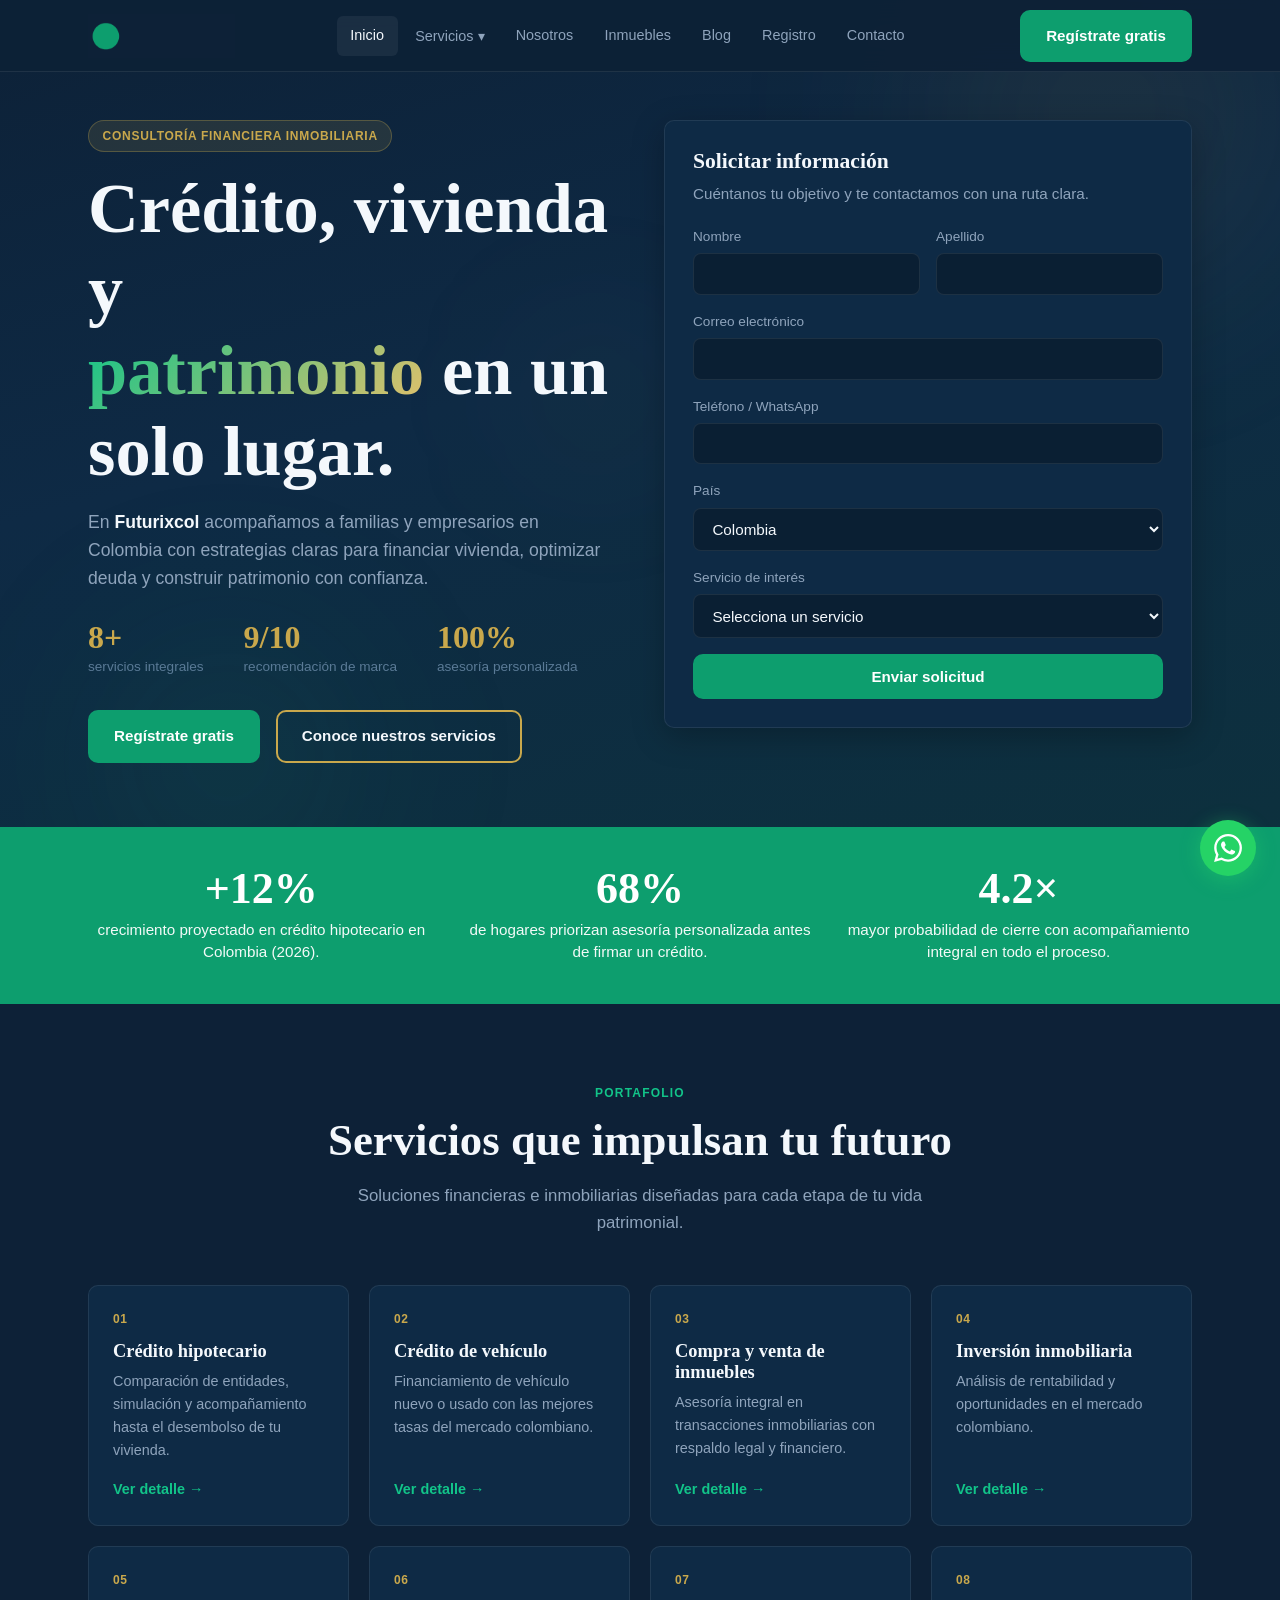
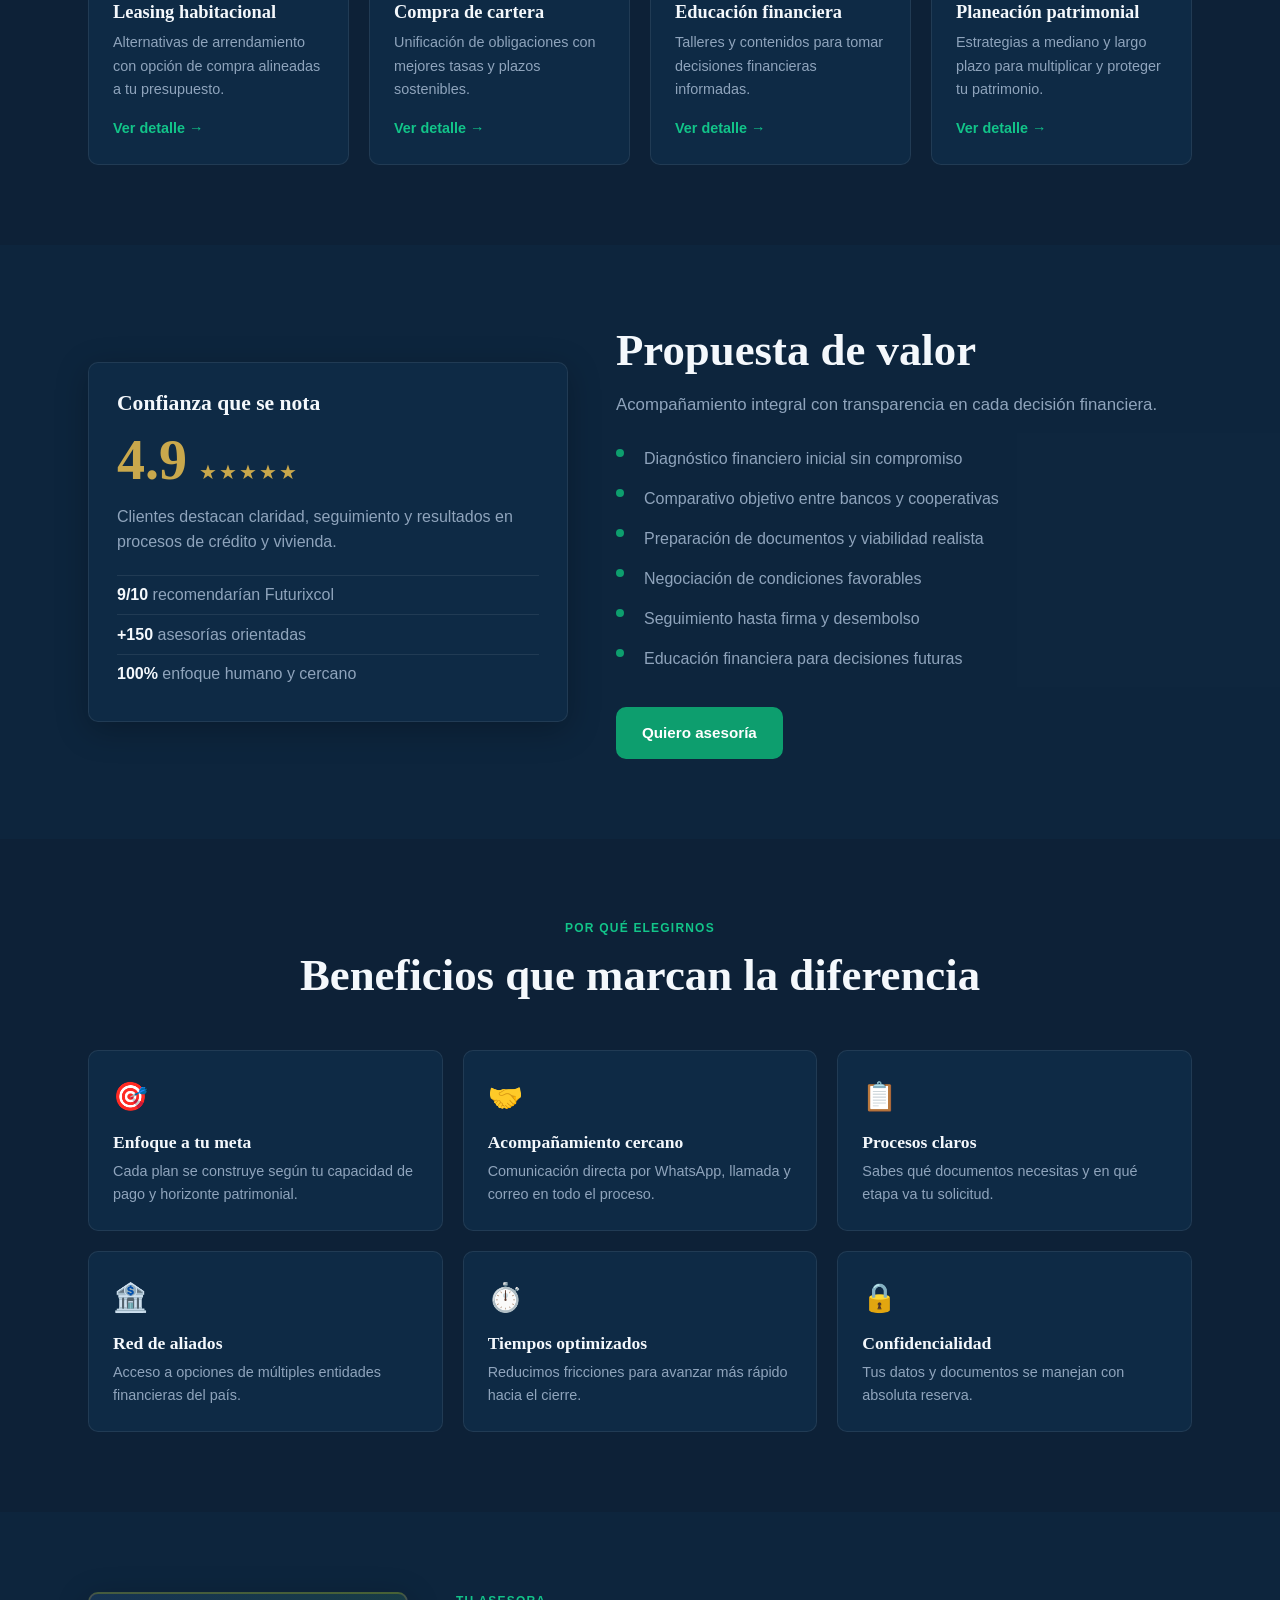
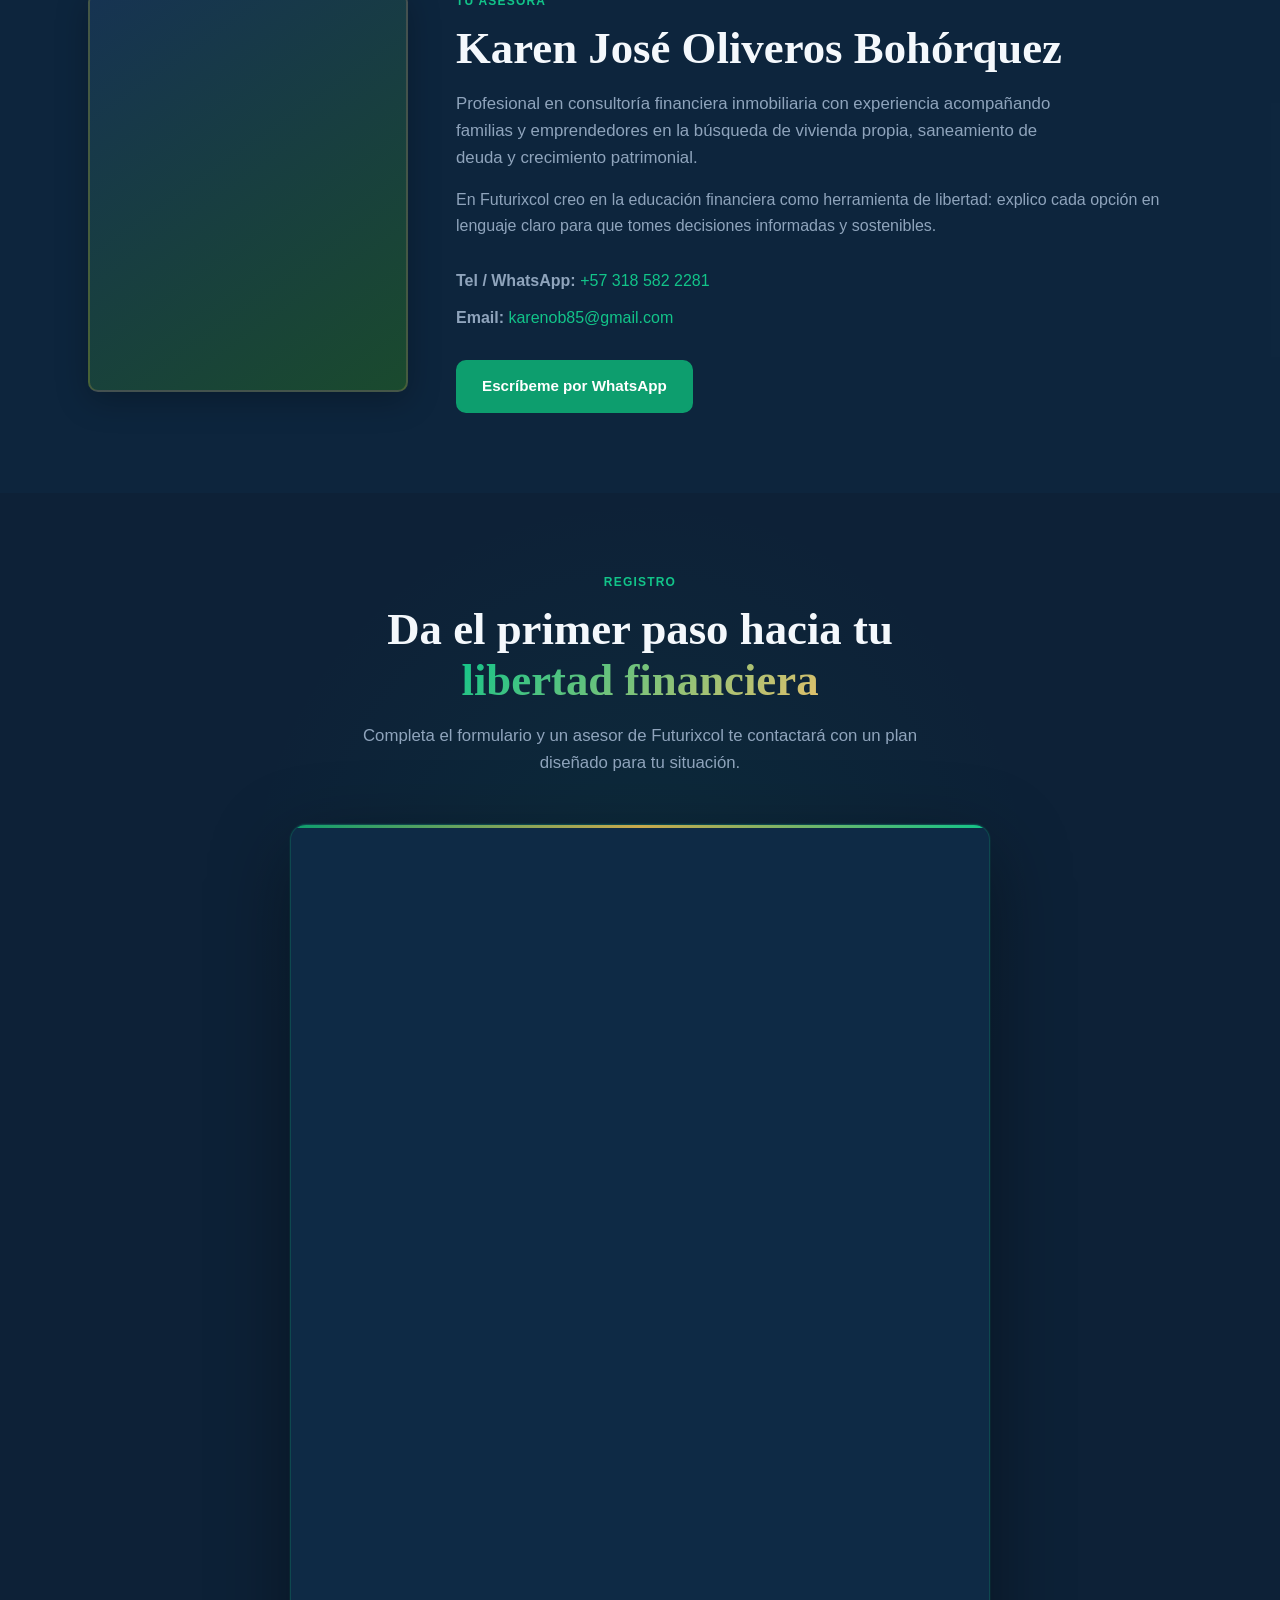
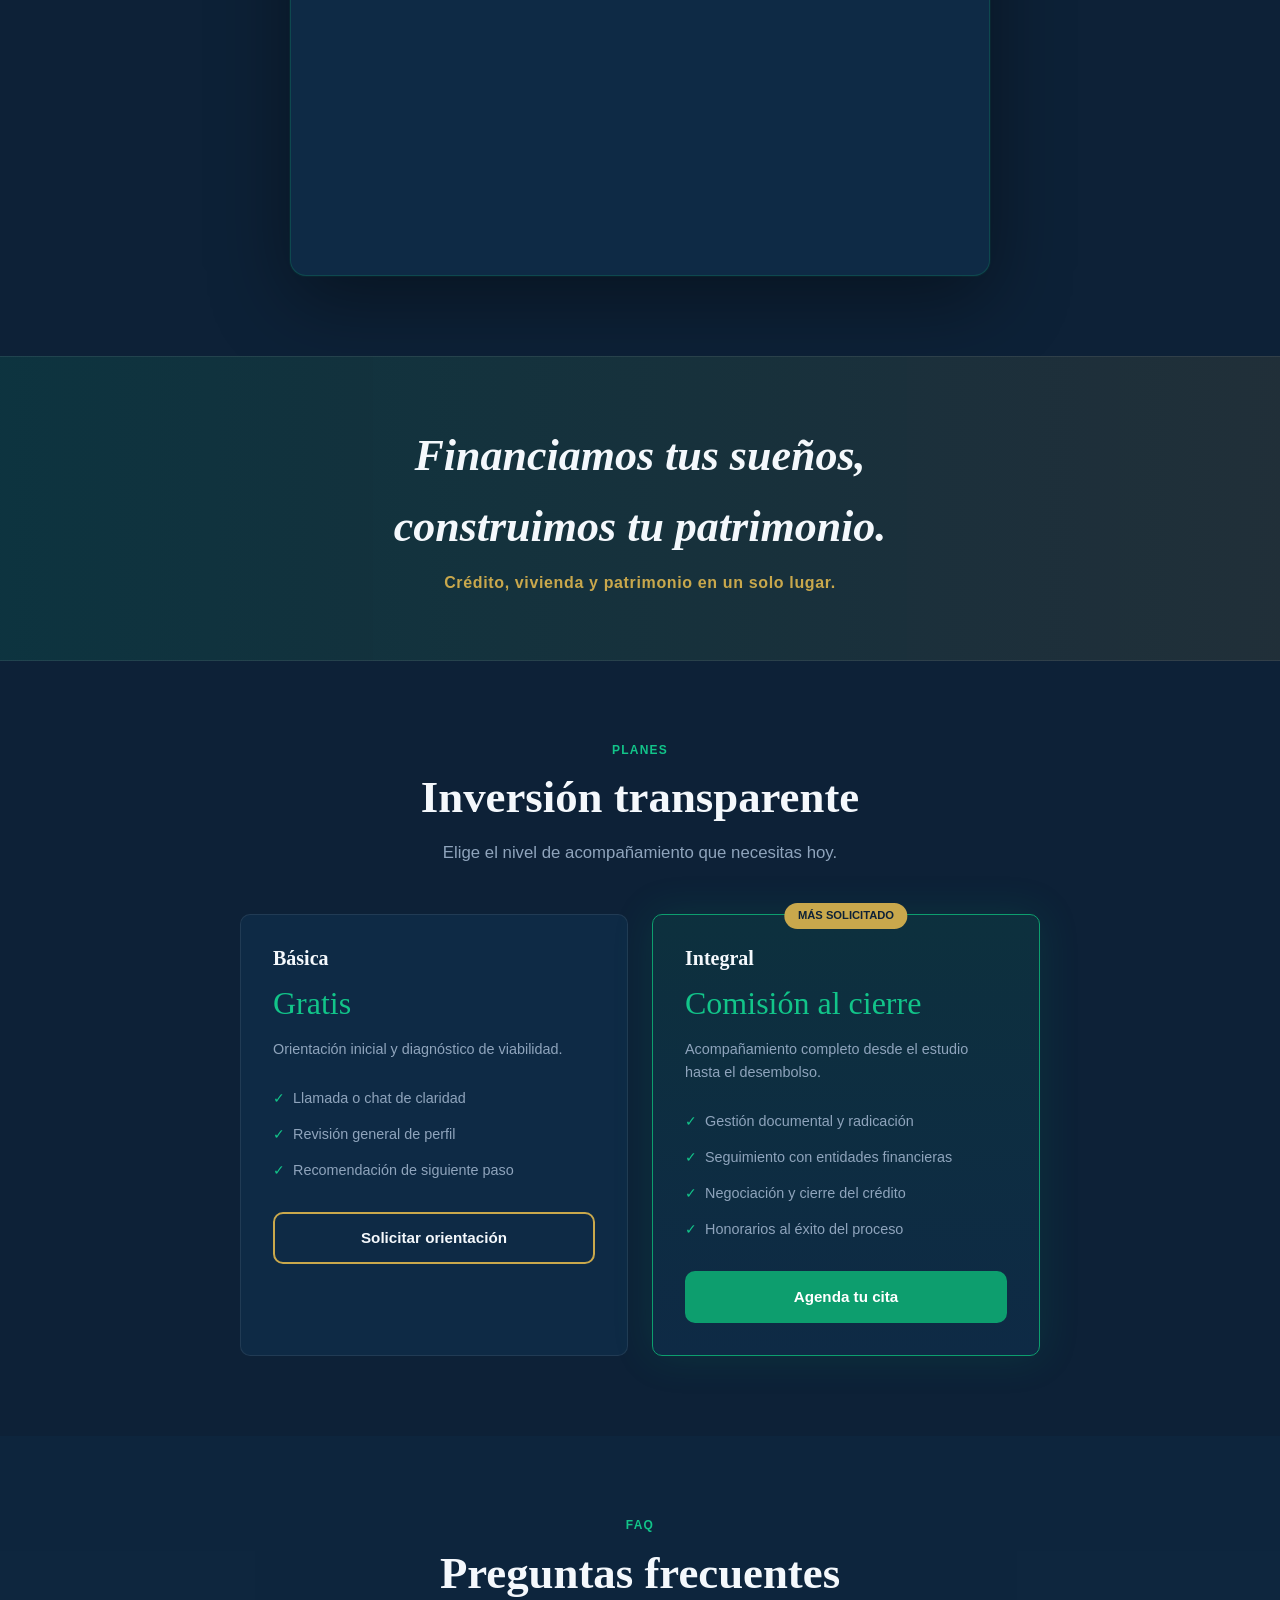
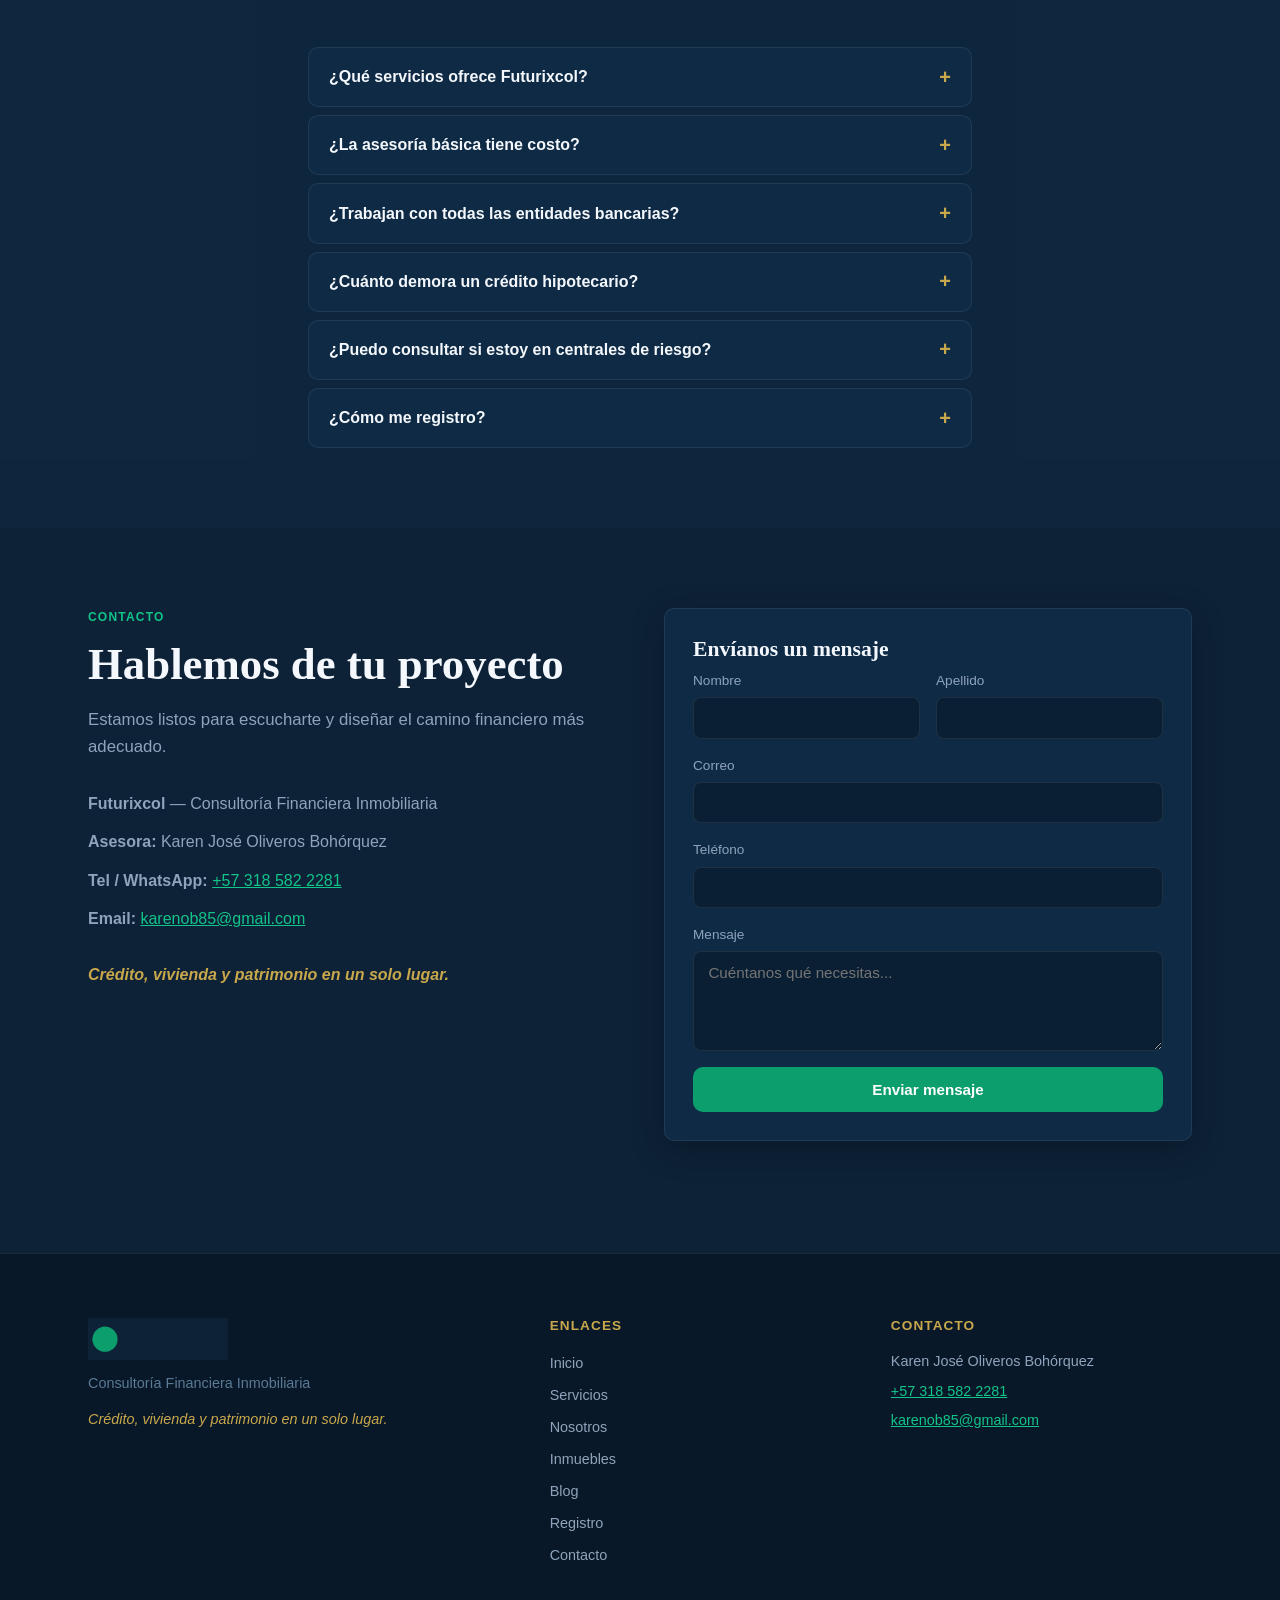
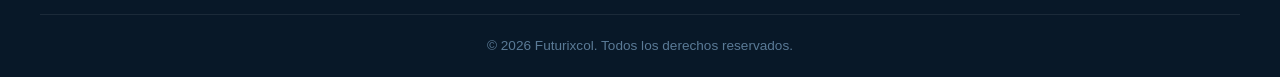
==== commit 6c3fe044: "Agregar archivos .gitignore y README.md; actualizar index.html y estilos de la página" ====
--- a/index.html
+++ b/index.html
@@ -1,4 +1,4 @@
-﻿<!DOCTYPE html>
+<!DOCTYPE html>
 <html lang="es">
 <head>
   <meta charset="UTF-8">
@@ -47,11 +47,12 @@
           <li><a class="nav__link" href="nosotros.html">Nosotros</a></li>
           <li><a class="nav__link" href="inmuebles.html">Inmuebles</a></li>
           <li><a class="nav__link" href="blog.html">Blog</a></li>
+          <li><a class="nav__link" href="#registro">Registro</a></li>
           <li><a class="nav__link" href="contacto.html">Contacto</a></li>
         </ul>
       </div>
 
-      <a class="btn btn--primary nav__cta" href="contacto.html">Agenda tu cita</a>
+      <a class="btn btn--primary nav__cta" href="#registro">Regístrate gratis</a>
 
       <div class="mobile-menu" id="mobile-menu" hidden>
         <ul class="mobile-menu__links">
@@ -72,20 +73,30 @@
           <li><a href="nosotros.html">Nosotros</a></li>
           <li><a href="inmuebles.html">Inmuebles</a></li>
           <li><a href="blog.html">Blog</a></li>
+          <li><a href="#registro">Registro</a></li>
           <li><a href="contacto.html">Contacto</a></li>
         </ul>
-        <a class="btn btn--primary btn--block" href="contacto.html">Agenda tu cita</a>
+        <a class="btn btn--primary btn--block" href="#registro">Regístrate gratis</a>
       </div>
     </nav>
   </header>
 
   <main id="contenido-principal">
 
+    <!-- ══════════════════════ HERO ══════════════════════ -->
     <section class="hero reveal" aria-labelledby="hero-title">
+      <!-- Orbes decorativos animados -->
+      <div class="hero__orb hero__orb--1" aria-hidden="true"></div>
+      <div class="hero__orb hero__orb--2" aria-hidden="true"></div>
+      <div class="hero__orb hero__orb--3" aria-hidden="true"></div>
+
       <div class="container hero__grid">
         <div class="hero__content">
           <span class="badge">Consultoría Financiera Inmobiliaria</span>
-          <h1 id="hero-title" class="hero__title">Crédito, vivienda y patrimonio en un solo lugar.</h1>
+          <h1 id="hero-title" class="hero__title">
+            Crédito, vivienda y<br>
+            <span class="gradient-text">patrimonio</span> en un solo lugar.
+          </h1>
           <p class="hero__subtitle">
             En <strong>Futurixcol</strong> acompañamos a familias y empresarios en Colombia con estrategias claras para financiar vivienda, optimizar deuda y construir patrimonio con confianza.
           </p>
@@ -104,7 +115,7 @@
             </li>
           </ul>
           <div class="hero__actions">
-            <a class="btn btn--primary" href="#contacto">Agenda tu cita</a>
+            <a class="btn btn--primary" href="#registro">Regístrate gratis</a>
             <a class="btn btn--outline" href="#servicios">Conoce nuestros servicios</a>
           </div>
         </div>
@@ -161,6 +172,7 @@
       </div>
     </section>
 
+    <!-- ══════════════════════ DATA STRIP ══════════════════════ -->
     <section class="data-strip reveal" aria-label="Indicadores del mercado">
       <div class="container data-strip__grid">
         <article class="data-strip__item">
@@ -178,6 +190,7 @@
       </div>
     </section>
 
+    <!-- ══════════════════════ SERVICIOS ══════════════════════ -->
     <section class="section reveal" id="servicios" aria-labelledby="servicios-title">
       <div class="container">
         <header class="section__header">
@@ -238,6 +251,7 @@
       </div>
     </section>
 
+    <!-- ══════════════════════ VALOR ══════════════════════ -->
     <section class="section section--alt reveal" aria-labelledby="valor-title">
       <div class="container valor__grid">
         <article class="card ratings-card">
@@ -264,11 +278,12 @@
             <li>Seguimiento hasta firma y desembolso</li>
             <li>Educación financiera para decisiones futuras</li>
           </ul>
-          <a class="btn btn--primary" href="#contacto">Quiero asesoría</a>
-        </div>
-      </div>
-    </section>
-
+          <a class="btn btn--primary" href="#registro">Quiero asesoría</a>
+        </div>
+      </div>
+    </section>
+
+    <!-- ══════════════════════ HIGHLIGHTS ══════════════════════ -->
     <section class="section reveal" aria-labelledby="highlights-title">
       <div class="container">
         <header class="section__header">
@@ -310,6 +325,7 @@
       </div>
     </section>
 
+    <!-- ══════════════════════ ASESORA ══════════════════════ -->
     <section class="section section--alt reveal" id="asesora" aria-labelledby="asesora-title">
       <div class="container asesora__grid">
         <div class="asesora__media">
@@ -333,6 +349,36 @@
       </div>
     </section>
 
+    <!-- ══════════════════════ REGISTRO / GOOGLE FORM ══════════════════════ -->
+    <section class="section registro-section reveal" id="registro" aria-labelledby="registro-title">
+      <div class="container">
+        <header class="section__header">
+          <span class="section__eyebrow">Registro</span>
+          <h2 id="registro-title" class="section__title">
+            Da el primer paso hacia tu<br>
+            <span class="gradient-text">libertad financiera</span>
+          </h2>
+          <p class="section__lead">
+            Completa el formulario y un asesor de Futurixcol te contactará con un plan diseñado para tu situación.
+          </p>
+        </header>
+
+        <div class="gform-wrapper">
+          <iframe
+            src="https://docs.google.com/forms/d/e/1FAIpQLScbgBozn7oQSY19_V-fN3M69TrVtZi6xArNLtVC4bTdoLM77Q/viewform?embedded=true&hl=es"
+            width="100%"
+            frameborder="0"
+            marginheight="0"
+            marginwidth="0"
+            title="Formulario de registro Futurixcol"
+            loading="lazy">
+            Cargando formulario…
+          </iframe>
+        </div>
+      </div>
+    </section>
+
+    <!-- ══════════════════════ ESLOGAN ══════════════════════ -->
     <section class="eslogan reveal" aria-label="Eslogan corporativo">
       <div class="container eslogan__inner">
         <p class="eslogan__quote">Financiamos tus sueños, construimos tu patrimonio.</p>
@@ -340,6 +386,7 @@
       </div>
     </section>
 
+    <!-- ══════════════════════ PRECIOS ══════════════════════ -->
     <section class="section reveal" id="precios" aria-labelledby="precios-title">
       <div class="container">
         <header class="section__header">
@@ -357,7 +404,7 @@
               <li>Revisión general de perfil</li>
               <li>Recomendación de siguiente paso</li>
             </ul>
-            <a class="btn btn--outline btn--block" href="#contacto">Solicitar orientación</a>
+            <a class="btn btn--outline btn--block" href="#registro">Solicitar orientación</a>
           </article>
           <article class="pricing-card pricing-card--featured">
             <span class="pricing-card__badge">Más solicitado</span>
@@ -370,12 +417,13 @@
               <li>Negociación y cierre del crédito</li>
               <li>Honorarios al éxito del proceso</li>
             </ul>
-            <a class="btn btn--primary btn--block" href="#contacto">Agenda tu cita</a>
-          </article>
-        </div>
-      </div>
-    </section>
-
+            <a class="btn btn--primary btn--block" href="#registro">Agenda tu cita</a>
+          </article>
+        </div>
+      </div>
+    </section>
+
+    <!-- ══════════════════════ FAQ ══════════════════════ -->
     <section class="section section--alt reveal" id="faq" aria-labelledby="faq-title">
       <div class="container container--narrow">
         <header class="section__header">
@@ -404,13 +452,14 @@
             <div class="faq-a"><p>Sí. Revisamos tu historial y diseñamos un plan para mejorar viabilidad antes de radicar.</p></div>
           </div>
           <div class="faq-item">
-            <button class="faq-q" type="button">¿Cómo agendo una cita?</button>
-            <div class="faq-a"><p>Completa el formulario de contacto, llama al +57 318 582 2281 o escríbenos por WhatsApp para coordinar fecha y hora.</p></div>
-          </div>
-        </div>
-      </div>
-    </section>
-
+            <button class="faq-q" type="button">¿Cómo me registro?</button>
+            <div class="faq-a"><p>Completa el formulario de registro en esta misma página, llama al +57 318 582 2281 o escríbenos por WhatsApp para coordinar fecha y hora.</p></div>
+          </div>
+        </div>
+      </div>
+    </section>
+
+    <!-- ══════════════════════ CONTACTO ══════════════════════ -->
     <section class="section reveal" id="contacto" aria-labelledby="contacto-title">
       <div class="container contacto__grid">
         <div class="contacto__info">
@@ -474,6 +523,7 @@
           <li><a href="nosotros.html">Nosotros</a></li>
           <li><a href="inmuebles.html">Inmuebles</a></li>
           <li><a href="blog.html">Blog</a></li>
+          <li><a href="#registro">Registro</a></li>
           <li><a href="contacto.html">Contacto</a></li>
         </ul>
       </nav>
--- a/assets/css/styles.css
+++ b/assets/css/styles.css
@@ -1,631 +1,710 @@
-/ *   F u t u r i x c o l   G l o b a l   S t y l e s   -   s e e   f u l l   f i l e   * / 
- * ,   * : : b e f o r e ,   * : : a f t e r   {   b o x - s i z i n g :   b o r d e r - b o x ;   m a r g i n :   0 ;   p a d d i n g :   0 ;   } 
- : r o o t   { 
-     - - n a v y :   # 0 d 2 1 3 7 ;   - - n a v y - m i d :   # 0 e 2 a 4 5 ;   - - n a v y - l i g h t :   # 1 6 3 3 5 2 ;   - - f o r e s t :   # 1 a 4 a 2 e ; 
-     - - e m e r a l d :   # 0 d 9 e 6 e ;   - - e m e r a l d - l t :   # 1 2 c 4 8 9 ;   - - g o l d :   # c 9 a 8 4 c ;   - - g o l d - l t :   # e 2 c 0 6 b ; 
-     - - w h i t e :   # f 4 f 8 f c ;   - - s i l v e r :   # 8 f a 4 b c ;   - - m u t e d :   # 5 a 7 a 9 6 ;   - - b o r d e r :   r g b a ( 2 5 5 , 2 5 5 , 2 5 5 , 0 . 0 8 ) ; 
-     - - r a d i u s :   1 0 p x ;   - - s h a d o w :   0   8 p x   3 2 p x   r g b a ( 0 , 0 , 0 , 0 . 2 5 ) ;   - - n a v - h :   7 2 p x ; 
- } 
- h t m l   {   s c r o l l - b e h a v i o r :   s m o o t h ;   s c r o l l - p a d d i n g - t o p :   v a r ( - - n a v - h ) ;   } 
- b o d y   {   f o n t - f a m i l y :   ' D M   S a n s ' ,   s a n s - s e r i f ;   b a c k g r o u n d :   v a r ( - - n a v y ) ;   c o l o r :   v a r ( - - w h i t e ) ;   o v e r f l o w - x :   h i d d e n ;   l i n e - h e i g h t :   1 . 6 ;   } 
- b o d y . m e n u - o p e n   {   o v e r f l o w :   h i d d e n ;   } 
- i m g   {   m a x - w i d t h :   1 0 0 % ;   h e i g h t :   a u t o ;   d i s p l a y :   b l o c k ;   } 
- a   {   c o l o r :   v a r ( - - e m e r a l d - l t ) ;   t r a n s i t i o n :   c o l o r   . 2 s ;   } 
- a : h o v e r   {   c o l o r :   v a r ( - - g o l d - l t ) ;   } 
- h 1 ,   h 2 ,   h 3 ,   h 4 ,   . s e r i f   {   f o n t - f a m i l y :   ' C o r m o r a n t   G a r a m o n d ' ,   s e r i f ;   f o n t - w e i g h t :   7 0 0 ;   l i n e - h e i g h t :   1 . 1 5 ;   } 
- h 1   {   f o n t - s i z e :   c l a m p ( 2 . 4 r e m ,   5 . 5 v w ,   4 . 5 r e m ) ;   } 
- h 2   {   f o n t - s i z e :   c l a m p ( 1 . 9 r e m ,   3 . 5 v w ,   3 r e m ) ;   } 
- h 3   {   f o n t - s i z e :   1 . 3 5 r e m ;   } 
- . c o n t a i n e r   {   w i d t h :   m i n ( 1 2 0 0 p x ,   1 0 0 % ) ;   m a r g i n - i n l i n e :   a u t o ;   p a d d i n g - i n l i n e :   c l a m p ( 1 . 2 5 r e m ,   5 v w ,   3 r e m ) ;   } 
- . c o n t a i n e r - - n a r r o w   {   m a x - w i d t h :   7 6 0 p x ;   } 
- . s k i p - l i n k   {   p o s i t i o n :   a b s o l u t e ;   t o p :   - 1 0 0 p x ;   l e f t :   1 r e m ;   z - i n d e x :   9 9 9 9 ;   b a c k g r o u n d :   v a r ( - - e m e r a l d ) ;   c o l o r :   # f f f ;   p a d d i n g :   . 5 r e m   1 r e m ;   b o r d e r - r a d i u s :   4 p x ;   t e x t - d e c o r a t i o n :   n o n e ;   } 
- . s k i p - l i n k : f o c u s   {   t o p :   1 r e m ;   } 
- 
- / *   B u t t o n s   * / 
- . b t n   { 
-     d i s p l a y :   i n l i n e - f l e x ;   a l i g n - i t e m s :   c e n t e r ;   j u s t i f y - c o n t e n t :   c e n t e r ;   g a p :   . 5 r e m ; 
-     p a d d i n g :   . 7 5 r e m   1 . 5 r e m ;   f o n t - f a m i l y :   i n h e r i t ;   f o n t - s i z e :   . 9 5 r e m ;   f o n t - w e i g h t :   6 0 0 ; 
-     b o r d e r - r a d i u s :   v a r ( - - r a d i u s ) ;   b o r d e r :   2 p x   s o l i d   t r a n s p a r e n t ;   c u r s o r :   p o i n t e r ; 
-     t e x t - d e c o r a t i o n :   n o n e ;   t r a n s i t i o n :   b a c k g r o u n d   . 2 s ,   c o l o r   . 2 s ,   b o r d e r - c o l o r   . 2 s ,   t r a n s f o r m   . 1 5 s ; 
- } 
- . b t n : h o v e r   {   t r a n s f o r m :   t r a n s l a t e Y ( - 1 p x ) ;   } 
- . b t n - - p r i m a r y   {   b a c k g r o u n d :   v a r ( - - e m e r a l d ) ;   c o l o r :   # f f f ;   b o r d e r - c o l o r :   v a r ( - - e m e r a l d ) ;   } 
- . b t n - - p r i m a r y : h o v e r   {   b a c k g r o u n d :   v a r ( - - e m e r a l d - l t ) ;   b o r d e r - c o l o r :   v a r ( - - e m e r a l d - l t ) ;   c o l o r :   # f f f ;   } 
- . b t n - - o u t l i n e   {   b a c k g r o u n d :   t r a n s p a r e n t ;   c o l o r :   v a r ( - - w h i t e ) ;   b o r d e r - c o l o r :   v a r ( - - g o l d ) ;   } 
- . b t n - - o u t l i n e : h o v e r   {   b a c k g r o u n d :   r g b a ( 2 0 1 , 1 6 8 , 7 6 , . 1 2 ) ;   c o l o r :   v a r ( - - g o l d - l t ) ;   } 
- . b t n - - g h o s t   {   b a c k g r o u n d :   r g b a ( 2 5 5 , 2 5 5 , 2 5 5 , . 0 6 ) ;   c o l o r :   v a r ( - - w h i t e ) ;   b o r d e r - c o l o r :   v a r ( - - b o r d e r ) ;   } 
- . b t n - - b l o c k   {   w i d t h :   1 0 0 % ;   } 
- 
- / *   H e a d e r   &   N a v   * / 
- . s i t e - h e a d e r   { 
-     p o s i t i o n :   f i x e d ;   t o p :   0 ;   l e f t :   0 ;   r i g h t :   0 ;   z - i n d e x :   1 0 0 0 ; 
-     h e i g h t :   v a r ( - - n a v - h ) ;   b a c k g r o u n d :   r g b a ( 1 3 , 3 3 , 5 5 , . 9 2 ) ;   b a c k d r o p - f i l t e r :   b l u r ( 1 2 p x ) ; 
-     b o r d e r - b o t t o m :   1 p x   s o l i d   v a r ( - - b o r d e r ) ; 
- } 
- . n a v   { 
-     d i s p l a y :   f l e x ;   a l i g n - i t e m s :   c e n t e r ;   j u s t i f y - c o n t e n t :   s p a c e - b e t w e e n ; 
-     h e i g h t :   v a r ( - - n a v - h ) ;   g a p :   1 r e m ;   p o s i t i o n :   r e l a t i v e ; 
- } 
- . n a v _ _ b r a n d   i m g   {   h e i g h t :   4 4 p x ;   w i d t h :   a u t o ;   } 
- . n a v _ _ c e n t e r   {   f l e x :   1 ;   d i s p l a y :   f l e x ;   j u s t i f y - c o n t e n t :   c e n t e r ;   } 
- . n a v _ _ l i n k s   {   d i s p l a y :   f l e x ;   a l i g n - i t e m s :   c e n t e r ;   g a p :   . 2 5 r e m ;   l i s t - s t y l e :   n o n e ;   } 
- . n a v _ _ l i n k   { 
-     d i s p l a y :   i n l i n e - f l e x ;   a l i g n - i t e m s :   c e n t e r ;   g a p :   . 2 5 r e m ; 
-     p a d d i n g :   . 5 r e m   . 8 5 r e m ;   c o l o r :   v a r ( - - s i l v e r ) ;   t e x t - d e c o r a t i o n :   n o n e ; 
-     f o n t - s i z e :   . 9 r e m ;   f o n t - w e i g h t :   5 0 0 ;   b a c k g r o u n d :   n o n e ;   b o r d e r :   n o n e ; 
-     c u r s o r :   p o i n t e r ;   f o n t - f a m i l y :   i n h e r i t ;   b o r d e r - r a d i u s :   6 p x ;   t r a n s i t i o n :   c o l o r   . 2 s ,   b a c k g r o u n d   . 2 s ; 
- } 
- . n a v _ _ l i n k : h o v e r ,   . n a v _ _ l i n k . a c t i v e   {   c o l o r :   v a r ( - - w h i t e ) ;   b a c k g r o u n d :   r g b a ( 2 5 5 , 2 5 5 , 2 5 5 , . 0 6 ) ;   } 
- . n a v _ _ i t e m - - d r o p d o w n   {   p o s i t i o n :   r e l a t i v e ;   } 
- . n a v _ _ d r o p d o w n   { 
-     p o s i t i o n :   a b s o l u t e ;   t o p :   c a l c ( 1 0 0 %   +   . 5 r e m ) ;   l e f t :   0 ;   m i n - w i d t h :   2 6 0 p x ; 
-     b a c k g r o u n d :   v a r ( - - n a v y - m i d ) ;   b o r d e r :   1 p x   s o l i d   v a r ( - - b o r d e r ) ;   b o r d e r - r a d i u s :   v a r ( - - r a d i u s ) ; 
-     b o x - s h a d o w :   v a r ( - - s h a d o w ) ;   l i s t - s t y l e :   n o n e ;   p a d d i n g :   . 5 r e m ; 
-     o p a c i t y :   0 ;   v i s i b i l i t y :   h i d d e n ;   t r a n s f o r m :   t r a n s l a t e Y ( - 8 p x ) ;   t r a n s i t i o n :   o p a c i t y   . 2 s ,   t r a n s f o r m   . 2 s ,   v i s i b i l i t y   . 2 s ; 
- } 
- . n a v _ _ i t e m - - d r o p d o w n . o p e n   . n a v _ _ d r o p d o w n   {   o p a c i t y :   1 ;   v i s i b i l i t y :   v i s i b l e ;   t r a n s f o r m :   t r a n s l a t e Y ( 0 ) ;   } 
- . n a v _ _ d r o p d o w n   a   { 
-     d i s p l a y :   b l o c k ;   p a d d i n g :   . 5 5 r e m   . 7 5 r e m ;   c o l o r :   v a r ( - - s i l v e r ) ;   t e x t - d e c o r a t i o n :   n o n e ; 
-     f o n t - s i z e :   . 8 8 r e m ;   b o r d e r - r a d i u s :   6 p x ; 
- } 
- . n a v _ _ d r o p d o w n   a : h o v e r   {   b a c k g r o u n d :   r g b a ( 1 3 , 1 5 8 , 1 1 0 , . 1 5 ) ;   c o l o r :   v a r ( - - e m e r a l d - l t ) ;   } 
- . n a v _ _ c t a   {   f l e x - s h r i n k :   0 ;   w h i t e - s p a c e :   n o w r a p ;   } 
- . n a v _ _ t o g g l e   { 
-     d i s p l a y :   n o n e ;   f l e x - d i r e c t i o n :   c o l u m n ;   j u s t i f y - c o n t e n t :   c e n t e r ;   g a p :   5 p x ; 
-     w i d t h :   4 4 p x ;   h e i g h t :   4 4 p x ;   p a d d i n g :   8 p x ;   b a c k g r o u n d :   r g b a ( 2 5 5 , 2 5 5 , 2 5 5 , . 0 6 ) ; 
-     b o r d e r :   1 p x   s o l i d   v a r ( - - b o r d e r ) ;   b o r d e r - r a d i u s :   8 p x ;   c u r s o r :   p o i n t e r ; 
- } 
- . n a v _ _ t o g g l e - b a r   {   d i s p l a y :   b l o c k ;   w i d t h :   1 0 0 % ;   h e i g h t :   2 p x ;   b a c k g r o u n d :   v a r ( - - w h i t e ) ;   b o r d e r - r a d i u s :   2 p x ;   t r a n s i t i o n :   t r a n s f o r m   . 2 s ;   } 
- b o d y . m e n u - o p e n   . n a v _ _ t o g g l e - b a r : n t h - c h i l d ( 1 )   {   t r a n s f o r m :   t r a n s l a t e Y ( 7 p x )   r o t a t e ( 4 5 d e g ) ;   } 
- b o d y . m e n u - o p e n   . n a v _ _ t o g g l e - b a r : n t h - c h i l d ( 2 )   {   o p a c i t y :   0 ;   } 
- b o d y . m e n u - o p e n   . n a v _ _ t o g g l e - b a r : n t h - c h i l d ( 3 )   {   t r a n s f o r m :   t r a n s l a t e Y ( - 7 p x )   r o t a t e ( - 4 5 d e g ) ;   } 
- 
- / *   M o b i l e   m e n u   * / 
- . m o b i l e - m e n u   { 
-     p o s i t i o n :   f i x e d ;   i n s e t :   v a r ( - - n a v - h )   0   0   0 ;   z - i n d e x :   9 9 9 ; 
-     b a c k g r o u n d :   v a r ( - - n a v y ) ;   p a d d i n g :   1 . 5 r e m ;   o v e r f l o w - y :   a u t o ; 
-     d i s p l a y :   f l e x ;   f l e x - d i r e c t i o n :   c o l u m n ;   g a p :   1 . 5 r e m ; 
- } 
- . m o b i l e - m e n u [ h i d d e n ]   {   d i s p l a y :   n o n e   ! i m p o r t a n t ;   } 
- . m o b i l e - m e n u _ _ l i n k s   {   l i s t - s t y l e :   n o n e ;   d i s p l a y :   f l e x ;   f l e x - d i r e c t i o n :   c o l u m n ;   g a p :   . 2 5 r e m ;   } 
- . m o b i l e - m e n u _ _ l i n k s   >   l i   >   a   { 
-     d i s p l a y :   b l o c k ;   p a d d i n g :   . 7 5 r e m   1 r e m ;   c o l o r :   v a r ( - - w h i t e ) ;   t e x t - d e c o r a t i o n :   n o n e ; 
-     f o n t - w e i g h t :   5 0 0 ;   b o r d e r - r a d i u s :   8 p x ; 
- } 
- . m o b i l e - m e n u _ _ l i n k s   >   l i   >   a : h o v e r ,   . m o b i l e - m e n u _ _ l i n k s   >   l i   >   a . a c t i v e   {   b a c k g r o u n d :   r g b a ( 1 3 , 1 5 8 , 1 1 0 , . 1 5 ) ;   } 
- . m o b i l e - m e n u _ _ l a b e l   { 
-     d i s p l a y :   b l o c k ;   p a d d i n g :   . 7 5 r e m   1 r e m   . 2 5 r e m ;   c o l o r :   v a r ( - - g o l d ) ;   f o n t - s i z e :   . 7 5 r e m ; 
-     t e x t - t r a n s f o r m :   u p p e r c a s e ;   l e t t e r - s p a c i n g :   . 0 8 e m ;   f o n t - w e i g h t :   6 0 0 ; 
- } 
- . m o b i l e - m e n u _ _ s u b   {   l i s t - s t y l e :   n o n e ;   p a d d i n g - l e f t :   . 5 r e m ;   m a r g i n - b o t t o m :   . 5 r e m ;   } 
- . m o b i l e - m e n u _ _ s u b   a   { 
-     d i s p l a y :   b l o c k ;   p a d d i n g :   . 5 r e m   1 r e m ;   c o l o r :   v a r ( - - s i l v e r ) ;   t e x t - d e c o r a t i o n :   n o n e ;   f o n t - s i z e :   . 9 r e m ; 
- } 
- . m o b i l e - m e n u _ _ s u b   a : h o v e r   {   c o l o r :   v a r ( - - e m e r a l d - l t ) ;   } 
- 
- / *   H e r o   * / 
- . h e r o   { 
-     p a d d i n g :   c a l c ( v a r ( - - n a v - h )   +   3 r e m )   0   4 r e m ; 
-     b a c k g r o u n d :   l i n e a r - g r a d i e n t ( 1 6 5 d e g ,   v a r ( - - n a v y )   0 % ,   v a r ( - - n a v y - m i d )   4 5 % ,   r g b a ( 1 3 , 1 5 8 , 1 1 0 , . 1 2 )   1 0 0 % ) ; 
-     p o s i t i o n :   r e l a t i v e ;   o v e r f l o w :   h i d d e n ; 
- } 
- . h e r o : : b e f o r e   { 
-     c o n t e n t :   ' ' ;   p o s i t i o n :   a b s o l u t e ;   t o p :   - 2 0 % ;   r i g h t :   - 1 0 % ;   w i d t h :   5 0 % ;   h e i g h t :   8 0 % ; 
-     b a c k g r o u n d :   r a d i a l - g r a d i e n t ( e l l i p s e ,   r g b a ( 2 0 1 , 1 6 8 , 7 6 , . 0 8 )   0 % ,   t r a n s p a r e n t   7 0 % ) ; 
-     p o i n t e r - e v e n t s :   n o n e ; 
- } 
- . h e r o _ _ g r i d   {   d i s p l a y :   g r i d ;   g r i d - t e m p l a t e - c o l u m n s :   1 f r   1 f r ;   g a p :   3 r e m ;   a l i g n - i t e m s :   s t a r t ;   p o s i t i o n :   r e l a t i v e ;   } 
- . h e r o _ _ t i t l e   {   m a r g i n - b o t t o m :   1 r e m ;   } 
- . h e r o _ _ s u b t i t l e   {   f o n t - s i z e :   1 . 1 r e m ;   c o l o r :   v a r ( - - s i l v e r ) ;   m a r g i n - b o t t o m :   1 . 7 5 r e m ;   m a x - w i d t h :   5 4 0 p x ;   } 
- . h e r o _ _ s u b t i t l e   s t r o n g   {   c o l o r :   v a r ( - - w h i t e ) ;   } 
- . h e r o _ _ s t a t s   {   d i s p l a y :   f l e x ;   f l e x - w r a p :   w r a p ;   g a p :   1 . 5 r e m   2 . 5 r e m ;   l i s t - s t y l e :   n o n e ;   m a r g i n - b o t t o m :   2 r e m ;   } 
- . h e r o _ _ s t a t - v a l u e   {   d i s p l a y :   b l o c k ;   f o n t - f a m i l y :   ' C o r m o r a n t   G a r a m o n d ' ,   s e r i f ;   f o n t - s i z e :   2 r e m ;   f o n t - w e i g h t :   7 0 0 ;   c o l o r :   v a r ( - - g o l d ) ;   l i n e - h e i g h t :   1 ;   } 
- . h e r o _ _ s t a t - l a b e l   {   f o n t - s i z e :   . 8 5 r e m ;   c o l o r :   v a r ( - - m u t e d ) ;   } 
- . h e r o _ _ a c t i o n s   {   d i s p l a y :   f l e x ;   f l e x - w r a p :   w r a p ;   g a p :   1 r e m ;   } 
- . h e r o _ _ f o r m - c a r d   {   p o s i t i o n :   r e l a t i v e ;   z - i n d e x :   1 ;   } 
- 
- / *   P a g e   h e r o   * / 
- . p a g e - h e r o   { 
-     p a d d i n g :   c a l c ( v a r ( - - n a v - h )   +   2 . 5 r e m )   0   3 r e m ; 
-     t e x t - a l i g n :   c e n t e r ;   b a c k g r o u n d :   l i n e a r - g r a d i e n t ( 1 8 0 d e g ,   v a r ( - - n a v y - m i d )   0 % ,   v a r ( - - n a v y )   1 0 0 % ) ; 
-     b o r d e r - b o t t o m :   1 p x   s o l i d   v a r ( - - b o r d e r ) ; 
- } 
- . p a g e - h e r o   . c o n t a i n e r   {   m a x - w i d t h :   8 0 0 p x ;   } 
- . p a g e - h e r o   h 1   {   m a r g i n - b o t t o m :   1 r e m ;   } 
- . p a g e - h e r o   >   . c o n t a i n e r   >   p ,   . p a g e - h e r o   p : l a s t - o f - t y p e   {   c o l o r :   v a r ( - - s i l v e r ) ;   f o n t - s i z e :   1 . 1 r e m ;   } 
- . p a g e - h e r o - - l e f t   {   t e x t - a l i g n :   l e f t ;   } 
- . p a g e - h e r o _ _ i c o n   {   f o n t - s i z e :   3 r e m ;   d i s p l a y :   b l o c k ;   m a r g i n - b o t t o m :   . 7 5 r e m ;   } 
- . b r e a d c r u m b   {   f o n t - s i z e :   . 8 5 r e m ;   c o l o r :   v a r ( - - m u t e d ) ;   m a r g i n - b o t t o m :   1 r e m ;   } 
- . b r e a d c r u m b   a   {   c o l o r :   v a r ( - - s i l v e r ) ;   t e x t - d e c o r a t i o n :   n o n e ;   } 
- . b r e a d c r u m b   a : h o v e r   {   c o l o r :   v a r ( - - e m e r a l d - l t ) ;   } 
- 
- . b a d g e   { 
-     d i s p l a y :   i n l i n e - b l o c k ;   p a d d i n g :   . 3 5 r e m   . 8 5 r e m ;   m a r g i n - b o t t o m :   1 r e m ; 
-     f o n t - s i z e :   . 7 5 r e m ;   f o n t - w e i g h t :   6 0 0 ;   t e x t - t r a n s f o r m :   u p p e r c a s e ;   l e t t e r - s p a c i n g :   . 0 6 e m ; 
-     c o l o r :   v a r ( - - g o l d ) ;   b a c k g r o u n d :   r g b a ( 2 0 1 , 1 6 8 , 7 6 , . 1 2 ) ;   b o r d e r :   1 p x   s o l i d   r g b a ( 2 0 1 , 1 6 8 , 7 6 , . 3 ) ; 
-     b o r d e r - r a d i u s :   1 0 0 p x ; 
- } 
- 
- / *   S e c t i o n s   * / 
- . s e c t i o n   {   p a d d i n g :   5 r e m   0 ;   } 
- . s e c t i o n - - a l t   {   b a c k g r o u n d :   r g b a ( 1 4 , 4 2 , 6 9 , . 5 ) ;   } 
- . s e c t i o n - - c o m p a c t   {   p a d d i n g :   3 r e m   0 ;   } 
- . s e c t i o n _ _ h e a d e r   {   t e x t - a l i g n :   c e n t e r ;   m a x - w i d t h :   7 2 0 p x ;   m a r g i n :   0   a u t o   3 r e m ;   } 
- . s e c t i o n _ _ e y e b r o w   { 
-     d i s p l a y :   b l o c k ;   f o n t - s i z e :   . 7 5 r e m ;   f o n t - w e i g h t :   6 0 0 ;   t e x t - t r a n s f o r m :   u p p e r c a s e ; 
-     l e t t e r - s p a c i n g :   . 1 e m ;   c o l o r :   v a r ( - - e m e r a l d - l t ) ;   m a r g i n - b o t t o m :   . 7 5 r e m ; 
- } 
- . s e c t i o n _ _ t i t l e   {   m a r g i n - b o t t o m :   1 r e m ;   } 
- . s e c t i o n _ _ t i t l e - - l e f t   {   t e x t - a l i g n :   l e f t ;   } 
- . s e c t i o n _ _ l e a d   {   c o l o r :   v a r ( - - s i l v e r ) ;   f o n t - s i z e :   1 . 0 5 r e m ;   m a x - w i d t h :   6 0 0 p x ;   m a r g i n - i n l i n e :   a u t o ;   } 
- . s e c t i o n _ _ l e a d - - l e f t   {   m a r g i n - i n l i n e :   0 ;   t e x t - a l i g n :   l e f t ;   } 
- . c o n t e n t - b l o c k   {   m a x - w i d t h :   8 0 0 p x ;   } 
- . c o n t e n t - b l o c k   p   +   p   {   m a r g i n - t o p :   1 r e m ;   c o l o r :   v a r ( - - s i l v e r ) ;   } 
- 
- / *   C a r d s   * / 
- . c a r d   { 
-     b a c k g r o u n d :   v a r ( - - n a v y - m i d ) ;   b o r d e r :   1 p x   s o l i d   v a r ( - - b o r d e r ) ;   b o r d e r - r a d i u s :   v a r ( - - r a d i u s ) ; 
-     p a d d i n g :   1 . 7 5 r e m ;   b o x - s h a d o w :   v a r ( - - s h a d o w ) ; 
- } 
- . c a r d _ _ t i t l e   {   f o n t - s i z e :   1 . 3 5 r e m ;   m a r g i n - b o t t o m :   . 5 r e m ;   } 
- . c a r d _ _ t e x t   {   c o l o r :   v a r ( - - s i l v e r ) ;   f o n t - s i z e :   . 9 5 r e m ;   m a r g i n - b o t t o m :   1 . 2 5 r e m ;   } 
- 
- / *   F o r m s   * / 
- . f o r m   {   d i s p l a y :   f l e x ;   f l e x - d i r e c t i o n :   c o l u m n ;   g a p :   1 r e m ;   } 
- . f o r m _ _ r o w   {   d i s p l a y :   g r i d ;   g a p :   1 r e m ;   } 
- . f o r m _ _ r o w - - 2   {   g r i d - t e m p l a t e - c o l u m n s :   1 f r   1 f r ;   } 
- . f o r m _ _ g r o u p   {   d i s p l a y :   f l e x ;   f l e x - d i r e c t i o n :   c o l u m n ;   g a p :   . 3 5 r e m ;   } 
- . f o r m _ _ g r o u p   l a b e l   {   f o n t - s i z e :   . 8 5 r e m ;   f o n t - w e i g h t :   5 0 0 ;   c o l o r :   v a r ( - - s i l v e r ) ;   } 
- . f o r m _ _ g r o u p   i n p u t , 
- . f o r m _ _ g r o u p   s e l e c t , 
- . f o r m _ _ g r o u p   t e x t a r e a   { 
-     p a d d i n g :   . 7 r e m   . 9 r e m ;   f o n t - f a m i l y :   i n h e r i t ;   f o n t - s i z e :   . 9 5 r e m ; 
-     c o l o r :   v a r ( - - w h i t e ) ;   b a c k g r o u n d :   r g b a ( 0 , 0 , 0 , . 2 5 ) ;   b o r d e r :   1 p x   s o l i d   v a r ( - - b o r d e r ) ; 
-     b o r d e r - r a d i u s :   8 p x ;   t r a n s i t i o n :   b o r d e r - c o l o r   . 2 s ; 
- } 
- . f o r m _ _ g r o u p   i n p u t : f o c u s , 
- . f o r m _ _ g r o u p   s e l e c t : f o c u s , 
- . f o r m _ _ g r o u p   t e x t a r e a : f o c u s   { 
-     o u t l i n e :   n o n e ;   b o r d e r - c o l o r :   v a r ( - - e m e r a l d ) ; 
- } 
- . f o r m _ _ g r o u p   s e l e c t   {   c u r s o r :   p o i n t e r ;   } 
- . f o r m _ _ g r o u p   t e x t a r e a   {   r e s i z e :   v e r t i c a l ;   m i n - h e i g h t :   1 0 0 p x ;   } 
- . f o r m - - c o m p a c t   . f o r m _ _ g r o u p   {   g a p :   . 2 5 r e m ;   } 
- . f o r m - - c o m p a c t   i n p u t   {   p a d d i n g :   . 5 5 r e m   . 7 5 r e m ;   } 
- 
- / *   D a t a   s t r i p   * / 
- . d a t a - s t r i p   { 
-     p a d d i n g :   2 . 5 r e m   0 ;   b a c k g r o u n d :   v a r ( - - e m e r a l d ) ;   c o l o r :   # f f f ; 
- } 
- . d a t a - s t r i p _ _ g r i d   {   d i s p l a y :   g r i d ;   g r i d - t e m p l a t e - c o l u m n s :   r e p e a t ( 3 ,   1 f r ) ;   g a p :   2 r e m ;   t e x t - a l i g n :   c e n t e r ;   } 
- . d a t a - s t r i p _ _ n u m b e r   { 
-     f o n t - f a m i l y :   ' C o r m o r a n t   G a r a m o n d ' ,   s e r i f ;   f o n t - s i z e :   c l a m p ( 2 r e m ,   4 v w ,   2 . 7 5 r e m ) ; 
-     f o n t - w e i g h t :   7 0 0 ;   l i n e - h e i g h t :   1 ;   m a r g i n - b o t t o m :   . 5 r e m ; 
- } 
- . d a t a - s t r i p _ _ t e x t   {   f o n t - s i z e :   . 9 5 r e m ;   o p a c i t y :   . 9 5 ;   l i n e - h e i g h t :   1 . 5 ;   } 
- 
- / *   S e r v i c e s   g r i d   * / 
- . s e r v i c e s - g r i d   { 
-     d i s p l a y :   g r i d ;   g r i d - t e m p l a t e - c o l u m n s :   r e p e a t ( 4 ,   1 f r ) ;   g a p :   1 . 2 5 r e m ; 
- } 
- . s e r v i c e - c a r d   { 
-     p a d d i n g :   1 . 5 r e m ;   b a c k g r o u n d :   v a r ( - - n a v y - m i d ) ;   b o r d e r :   1 p x   s o l i d   v a r ( - - b o r d e r ) ; 
-     b o r d e r - r a d i u s :   v a r ( - - r a d i u s ) ;   t r a n s i t i o n :   b o r d e r - c o l o r   . 2 s ,   t r a n s f o r m   . 2 s ; 
-     d i s p l a y :   f l e x ;   f l e x - d i r e c t i o n :   c o l u m n ; 
- } 
- . s e r v i c e - c a r d : h o v e r   {   b o r d e r - c o l o r :   r g b a ( 1 3 , 1 5 8 , 1 1 0 , . 4 ) ;   t r a n s f o r m :   t r a n s l a t e Y ( - 4 p x ) ;   } 
- . s e r v i c e - c a r d _ _ n u m   { 
-     f o n t - s i z e :   . 7 5 r e m ;   f o n t - w e i g h t :   7 0 0 ;   c o l o r :   v a r ( - - g o l d ) ;   l e t t e r - s p a c i n g :   . 0 5 e m ;   m a r g i n - b o t t o m :   . 7 5 r e m ; 
- } 
- . s e r v i c e - c a r d _ _ t i t l e   {   f o n t - s i z e :   1 . 1 5 r e m ;   m a r g i n - b o t t o m :   . 5 r e m ;   } 
- . s e r v i c e - c a r d _ _ t e x t   {   c o l o r :   v a r ( - - s i l v e r ) ;   f o n t - s i z e :   . 9 r e m ;   f l e x :   1 ;   m a r g i n - b o t t o m :   1 r e m ;   } 
- . s e r v i c e - c a r d _ _ l i n k   {   f o n t - s i z e :   . 9 r e m ;   f o n t - w e i g h t :   6 0 0 ;   t e x t - d e c o r a t i o n :   n o n e ;   c o l o r :   v a r ( - - e m e r a l d - l t ) ;   } 
- . s e r v i c e - c a r d _ _ l i n k : h o v e r   {   c o l o r :   v a r ( - - g o l d - l t ) ;   } 
- 
- / *   S e r v i c e   e x p a n d e d   ( s e r v i c i o s   p a g e )   * / 
- . s e r v i c e - e x p a n d e d   { 
-     p a d d i n g :   3 r e m   0 ;   b o r d e r - b o t t o m :   1 p x   s o l i d   v a r ( - - b o r d e r ) ;   s c r o l l - m a r g i n - t o p :   c a l c ( v a r ( - - n a v - h )   +   1 r e m ) ; 
- } 
- . s e r v i c e - e x p a n d e d : l a s t - o f - t y p e   {   b o r d e r - b o t t o m :   n o n e ;   } 
- . s e r v i c e - e x p a n d e d _ _ h e a d e r   {   d i s p l a y :   f l e x ;   a l i g n - i t e m s :   f l e x - s t a r t ;   g a p :   1 . 2 5 r e m ;   m a r g i n - b o t t o m :   1 . 5 r e m ;   } 
- . s e r v i c e - e x p a n d e d _ _ i c o n   {   f o n t - s i z e :   2 . 5 r e m ;   l i n e - h e i g h t :   1 ;   f l e x - s h r i n k :   0 ;   } 
- . s e r v i c e - e x p a n d e d _ _ t i t l e   {   m a r g i n - b o t t o m :   . 3 5 r e m ;   } 
- . s e r v i c e - e x p a n d e d _ _ i n t r o   {   c o l o r :   v a r ( - - s i l v e r ) ;   m a x - w i d t h :   7 2 0 p x ;   } 
- . s e r v i c e - e x p a n d e d _ _ g r i d   {   d i s p l a y :   g r i d ;   g r i d - t e m p l a t e - c o l u m n s :   1 f r   1 f r ;   g a p :   2 r e m ;   m a r g i n - t o p :   1 . 5 r e m ;   } 
- . s e r v i c e - e x p a n d e d _ _ l i s t   {   l i s t - s t y l e :   n o n e ;   } 
- . s e r v i c e - e x p a n d e d _ _ l i s t   l i   { 
-     p a d d i n g :   . 4 r e m   0   . 4 r e m   1 . 5 r e m ;   p o s i t i o n :   r e l a t i v e ;   c o l o r :   v a r ( - - s i l v e r ) ;   f o n t - s i z e :   . 9 5 r e m ; 
- } 
- . s e r v i c e - e x p a n d e d _ _ l i s t   l i : : b e f o r e   { 
-     c o n t e n t :   ' '' ;   p o s i t i o n :   a b s o l u t e ;   l e f t :   0 ;   c o l o r :   v a r ( - - e m e r a l d - l t ) ;   f o n t - w e i g h t :   7 0 0 ; 
- } 
- . s e r v i c e - e x p a n d e d _ _ a c t i o n s   {   m a r g i n - t o p :   1 . 5 r e m ;   d i s p l a y :   f l e x ;   f l e x - w r a p :   w r a p ;   g a p :   1 r e m ;   } 
- 
- / *   V a l o r   &   r a t i n g s   * / 
- . v a l o r _ _ g r i d   {   d i s p l a y :   g r i d ;   g r i d - t e m p l a t e - c o l u m n s :   1 f r   1 . 2 f r ;   g a p :   3 r e m ;   a l i g n - i t e m s :   c e n t e r ;   } 
- . r a t i n g s - c a r d _ _ s c o r e   {   d i s p l a y :   f l e x ;   a l i g n - i t e m s :   b a s e l i n e ;   g a p :   . 7 5 r e m ;   m a r g i n :   1 r e m   0 ;   } 
- . r a t i n g s - c a r d _ _ n u m b e r   { 
-     f o n t - f a m i l y :   ' C o r m o r a n t   G a r a m o n d ' ,   s e r i f ;   f o n t - s i z e :   3 . 5 r e m ;   f o n t - w e i g h t :   7 0 0 ;   c o l o r :   v a r ( - - g o l d ) ;   l i n e - h e i g h t :   1 ; 
- } 
- . r a t i n g s - c a r d _ _ s t a r s   {   c o l o r :   v a r ( - - g o l d ) ;   f o n t - s i z e :   1 . 2 5 r e m ;   l e t t e r - s p a c i n g :   2 p x ;   } 
- . r a t i n g s - c a r d _ _ t e x t   {   c o l o r :   v a r ( - - s i l v e r ) ;   m a r g i n - b o t t o m :   1 . 2 5 r e m ;   } 
- . r a t i n g s - c a r d _ _ l i s t   {   l i s t - s t y l e :   n o n e ;   } 
- . r a t i n g s - c a r d _ _ l i s t   l i   {   p a d d i n g :   . 4 r e m   0 ;   b o r d e r - t o p :   1 p x   s o l i d   v a r ( - - b o r d e r ) ;   c o l o r :   v a r ( - - s i l v e r ) ;   } 
- . r a t i n g s - c a r d _ _ l i s t   s t r o n g   {   c o l o r :   v a r ( - - w h i t e ) ;   } 
- . c h e c k l i s t   {   l i s t - s t y l e :   n o n e ;   m a r g i n :   1 . 2 5 r e m   0   1 . 7 5 r e m ;   } 
- . c h e c k l i s t   l i   { 
-     p a d d i n g :   . 4 5 r e m   0   . 4 5 r e m   1 . 7 5 r e m ;   p o s i t i o n :   r e l a t i v e ;   c o l o r :   v a r ( - - s i l v e r ) ; 
- } 
- . c h e c k l i s t   l i : : b e f o r e   { 
-     c o n t e n t :   ' ' ;   p o s i t i o n :   a b s o l u t e ;   l e f t :   0 ;   t o p :   . 6 5 r e m ;   w i d t h :   8 p x ;   h e i g h t :   8 p x ; 
-     b a c k g r o u n d :   v a r ( - - e m e r a l d ) ;   b o r d e r - r a d i u s :   5 0 % ; 
- } 
- 
- / *   H i g h l i g h t s   * / 
- . h i g h l i g h t s - g r i d   {   d i s p l a y :   g r i d ;   g r i d - t e m p l a t e - c o l u m n s :   r e p e a t ( 3 ,   1 f r ) ;   g a p :   1 . 2 5 r e m ;   } 
- . h i g h l i g h t - c a r d   { 
-     p a d d i n g :   1 . 5 r e m ;   b a c k g r o u n d :   v a r ( - - n a v y - m i d ) ;   b o r d e r :   1 p x   s o l i d   v a r ( - - b o r d e r ) ; 
-     b o r d e r - r a d i u s :   v a r ( - - r a d i u s ) ;   t r a n s i t i o n :   b o r d e r - c o l o r   . 2 s ; 
- } 
- . h i g h l i g h t - c a r d : h o v e r   {   b o r d e r - c o l o r :   r g b a ( 2 0 1 , 1 6 8 , 7 6 , . 3 5 ) ;   } 
- . h i g h l i g h t - c a r d _ _ i c o n   {   f o n t - s i z e :   1 . 7 5 r e m ;   d i s p l a y :   b l o c k ;   m a r g i n - b o t t o m :   . 7 5 r e m ;   } 
- . h i g h l i g h t - c a r d _ _ t i t l e   {   f o n t - s i z e :   1 . 1 r e m ;   m a r g i n - b o t t o m :   . 5 r e m ;   } 
- . h i g h l i g h t - c a r d   p   {   c o l o r :   v a r ( - - s i l v e r ) ;   f o n t - s i z e :   . 9 r e m ;   } 
- 
- / *   A s e s o r a   * / 
- . a s e s o r a _ _ g r i d   {   d i s p l a y :   g r i d ;   g r i d - t e m p l a t e - c o l u m n s :   3 2 0 p x   1 f r ;   g a p :   3 r e m ;   a l i g n - i t e m s :   s t a r t ;   } 
- . a s e s o r a _ _ a v a t a r   { 
-     a s p e c t - r a t i o :   4 / 5 ;   b o r d e r - r a d i u s :   v a r ( - - r a d i u s ) ;   b a c k g r o u n d : 
-         l i n e a r - g r a d i e n t ( 1 4 5 d e g ,   v a r ( - - n a v y - l i g h t ) ,   v a r ( - - f o r e s t ) ) ; 
-     b o r d e r :   2 p x   s o l i d   r g b a ( 2 0 1 , 1 6 8 , 7 6 , . 2 5 ) ; 
-     b o x - s h a d o w :   v a r ( - - s h a d o w ) ; 
- } 
- . a s e s o r a _ _ c o n t e n t   p   {   c o l o r :   v a r ( - - s i l v e r ) ;   m a r g i n - t o p :   1 r e m ;   } 
- . a s e s o r a _ _ c o n t a c t   {   l i s t - s t y l e :   n o n e ;   m a r g i n :   1 . 5 r e m   0 ;   } 
- . a s e s o r a _ _ c o n t a c t   l i   {   p a d d i n g :   . 3 5 r e m   0 ;   c o l o r :   v a r ( - - s i l v e r ) ;   } 
- . a s e s o r a _ _ c o n t a c t   a   {   t e x t - d e c o r a t i o n :   n o n e ;   } 
- 
- / *   E s l o g a n   * / 
- . e s l o g a n   { 
-     p a d d i n g :   4 r e m   0 ;   t e x t - a l i g n :   c e n t e r ; 
-     b a c k g r o u n d :   l i n e a r - g r a d i e n t ( 9 0 d e g ,   r g b a ( 1 3 , 1 5 8 , 1 1 0 , . 1 5 ) ,   r g b a ( 2 0 1 , 1 6 8 , 7 6 , . 1 ) ) ; 
-     b o r d e r - b l o c k :   1 p x   s o l i d   v a r ( - - b o r d e r ) ; 
- } 
- . e s l o g a n _ _ q u o t e   { 
-     f o n t - f a m i l y :   ' C o r m o r a n t   G a r a m o n d ' ,   s e r i f ;   f o n t - s i z e :   c l a m p ( 1 . 7 5 r e m ,   4 v w ,   2 . 7 5 r e m ) ; 
-     f o n t - w e i g h t :   7 0 0 ;   f o n t - s t y l e :   i t a l i c ;   c o l o r :   v a r ( - - w h i t e ) ;   m a r g i n - b o t t o m :   . 5 r e m ; 
- } 
- . e s l o g a n _ _ t a g l i n e   {   c o l o r :   v a r ( - - g o l d ) ;   f o n t - w e i g h t :   6 0 0 ;   l e t t e r - s p a c i n g :   . 0 4 e m ;   } 
- 
- / *   P r i c i n g   * / 
- . p r i c i n g - g r i d   {   d i s p l a y :   g r i d ;   g r i d - t e m p l a t e - c o l u m n s :   r e p e a t ( 2 ,   1 f r ) ;   g a p :   1 . 5 r e m ;   m a x - w i d t h :   8 0 0 p x ;   m a r g i n - i n l i n e :   a u t o ;   } 
- . p r i c i n g - c a r d   { 
-     p a d d i n g :   2 r e m ;   b a c k g r o u n d :   v a r ( - - n a v y - m i d ) ;   b o r d e r :   1 p x   s o l i d   v a r ( - - b o r d e r ) ; 
-     b o r d e r - r a d i u s :   v a r ( - - r a d i u s ) ;   p o s i t i o n :   r e l a t i v e ; 
- } 
- . p r i c i n g - c a r d - - f e a t u r e d   { 
-     b o r d e r - c o l o r :   v a r ( - - e m e r a l d ) ;   b a c k g r o u n d :   l i n e a r - g r a d i e n t ( 1 8 0 d e g ,   r g b a ( 1 3 , 1 5 8 , 1 1 0 , . 1 2 ) ,   v a r ( - - n a v y - m i d ) ) ; 
- } 
- . p r i c i n g - c a r d _ _ b a d g e   { 
-     p o s i t i o n :   a b s o l u t e ;   t o p :   - 1 2 p x ;   l e f t :   5 0 % ;   t r a n s f o r m :   t r a n s l a t e X ( - 5 0 % ) ; 
-     p a d d i n g :   . 2 5 r e m   . 8 5 r e m ;   f o n t - s i z e :   . 7 r e m ;   f o n t - w e i g h t :   7 0 0 ;   t e x t - t r a n s f o r m :   u p p e r c a s e ; 
-     b a c k g r o u n d :   v a r ( - - g o l d ) ;   c o l o r :   v a r ( - - n a v y ) ;   b o r d e r - r a d i u s :   1 0 0 p x ; 
- } 
- . p r i c i n g - c a r d _ _ n a m e   {   f o n t - s i z e :   1 . 2 5 r e m ;   m a r g i n - b o t t o m :   . 5 r e m ;   } 
- . p r i c i n g - c a r d _ _ p r i c e   { 
-     f o n t - f a m i l y :   ' C o r m o r a n t   G a r a m o n d ' ,   s e r i f ;   f o n t - s i z e :   2 r e m ;   c o l o r :   v a r ( - - e m e r a l d - l t ) ;   m a r g i n - b o t t o m :   . 5 r e m ; 
- } 
- . p r i c i n g - c a r d _ _ d e s c   {   c o l o r :   v a r ( - - s i l v e r ) ;   f o n t - s i z e :   . 9 r e m ;   m a r g i n - b o t t o m :   1 . 2 5 r e m ;   } 
- . p r i c i n g - c a r d _ _ f e a t u r e s   {   l i s t - s t y l e :   n o n e ;   m a r g i n - b o t t o m :   1 . 5 r e m ;   } 
- . p r i c i n g - c a r d _ _ f e a t u r e s   l i   { 
-     p a d d i n g :   . 4 r e m   0   . 4 r e m   1 . 2 5 r e m ;   p o s i t i o n :   r e l a t i v e ;   c o l o r :   v a r ( - - s i l v e r ) ;   f o n t - s i z e :   . 9 r e m ; 
- } 
- . p r i c i n g - c a r d _ _ f e a t u r e s   l i : : b e f o r e   {   c o n t e n t :   ' " ' ;   p o s i t i o n :   a b s o l u t e ;   l e f t :   0 ;   c o l o r :   v a r ( - - e m e r a l d - l t ) ;   } 
- 
- / *   F A Q   * / 
- . f a q - l i s t   {   d i s p l a y :   f l e x ;   f l e x - d i r e c t i o n :   c o l u m n ;   g a p :   . 5 r e m ;   } 
- . f a q - i t e m   {   b o r d e r :   1 p x   s o l i d   v a r ( - - b o r d e r ) ;   b o r d e r - r a d i u s :   v a r ( - - r a d i u s ) ;   o v e r f l o w :   h i d d e n ;   b a c k g r o u n d :   v a r ( - - n a v y - m i d ) ;   } 
- . f a q - q   { 
-     w i d t h :   1 0 0 % ;   p a d d i n g :   1 . 1 r e m   1 . 2 5 r e m ;   t e x t - a l i g n :   l e f t ;   f o n t - f a m i l y :   i n h e r i t ; 
-     f o n t - s i z e :   1 r e m ;   f o n t - w e i g h t :   6 0 0 ;   c o l o r :   v a r ( - - w h i t e ) ;   b a c k g r o u n d :   n o n e ;   b o r d e r :   n o n e ; 
-     c u r s o r :   p o i n t e r ;   d i s p l a y :   f l e x ;   j u s t i f y - c o n t e n t :   s p a c e - b e t w e e n ;   a l i g n - i t e m s :   c e n t e r ;   g a p :   1 r e m ; 
- } 
- . f a q - q : : a f t e r   {   c o n t e n t :   ' + ' ;   f o n t - s i z e :   1 . 2 5 r e m ;   c o l o r :   v a r ( - - g o l d ) ;   f l e x - s h r i n k :   0 ;   t r a n s i t i o n :   t r a n s f o r m   . 2 s ;   } 
- . f a q - i t e m . o p e n   . f a q - q : : a f t e r   {   c o n t e n t :   ' "' ;   } 
- . f a q - a   {   m a x - h e i g h t :   0 ;   o v e r f l o w :   h i d d e n ;   t r a n s i t i o n :   m a x - h e i g h t   . 3 s   e a s e ;   } 
- . f a q - i t e m . o p e n   . f a q - a   {   m a x - h e i g h t :   3 0 0 p x ;   } 
- . f a q - a   p   {   p a d d i n g :   0   1 . 2 5 r e m   1 . 2 5 r e m ;   c o l o r :   v a r ( - - s i l v e r ) ;   f o n t - s i z e :   . 9 5 r e m ;   } 
- 
- / *   C o n t a c t o   * / 
- . c o n t a c t o _ _ g r i d   {   d i s p l a y :   g r i d ;   g r i d - t e m p l a t e - c o l u m n s :   1 f r   1 f r ;   g a p :   3 r e m ;   a l i g n - i t e m s :   s t a r t ;   } 
- . c o n t a c t o _ _ l i s t   {   l i s t - s t y l e :   n o n e ;   m a r g i n :   1 . 5 r e m   0 ;   } 
- . c o n t a c t o _ _ l i s t   l i   {   p a d d i n g :   . 4 r e m   0 ;   c o l o r :   v a r ( - - s i l v e r ) ;   } 
- . c o n t a c t o _ _ s l o g a n   {   c o l o r :   v a r ( - - g o l d ) ;   f o n t - w e i g h t :   6 0 0 ;   f o n t - s t y l e :   i t a l i c ;   m a r g i n - t o p :   1 r e m ;   } 
- . c o n t a c t - c a r d s   {   d i s p l a y :   g r i d ;   g r i d - t e m p l a t e - c o l u m n s :   r e p e a t ( 3 ,   1 f r ) ;   g a p :   1 . 2 5 r e m ;   m a r g i n - b o t t o m :   3 r e m ;   } 
- . c o n t a c t - c a r d   { 
-     t e x t - a l i g n :   c e n t e r ;   p a d d i n g :   2 r e m   1 . 5 r e m ;   b a c k g r o u n d :   v a r ( - - n a v y - m i d ) ; 
-     b o r d e r :   1 p x   s o l i d   v a r ( - - b o r d e r ) ;   b o r d e r - r a d i u s :   v a r ( - - r a d i u s ) ;   t r a n s i t i o n :   b o r d e r - c o l o r   . 2 s ; 
- } 
- . c o n t a c t - c a r d : h o v e r   {   b o r d e r - c o l o r :   v a r ( - - e m e r a l d ) ;   } 
- . c o n t a c t - c a r d _ _ i c o n   {   f o n t - s i z e :   2 r e m ;   d i s p l a y :   b l o c k ;   m a r g i n - b o t t o m :   1 r e m ;   } 
- . c o n t a c t - c a r d   h 3   {   m a r g i n - b o t t o m :   . 5 r e m ;   f o n t - s i z e :   1 . 1 5 r e m ;   } 
- . c o n t a c t - c a r d   p ,   . c o n t a c t - c a r d   a   {   c o l o r :   v a r ( - - s i l v e r ) ;   f o n t - s i z e :   . 9 5 r e m ;   t e x t - d e c o r a t i o n :   n o n e ;   } 
- . c o n t a c t - c a r d   a : h o v e r   {   c o l o r :   v a r ( - - e m e r a l d - l t ) ;   } 
- . c o n t a c t - l a y o u t   {   d i s p l a y :   g r i d ;   g r i d - t e m p l a t e - c o l u m n s :   1 f r   3 8 0 p x ;   g a p :   2 r e m ;   a l i g n - i t e m s :   s t a r t ;   } 
- . c o n t a c t - m a p   { 
-     m a r g i n - t o p :   3 r e m ;   b o r d e r - r a d i u s :   v a r ( - - r a d i u s ) ;   o v e r f l o w :   h i d d e n ; 
-     b o r d e r :   1 p x   s o l i d   v a r ( - - b o r d e r ) ;   a s p e c t - r a t i o :   2 1 / 9 ;   m i n - h e i g h t :   2 8 0 p x ; 
- } 
- . c o n t a c t - m a p   i f r a m e   {   w i d t h :   1 0 0 % ;   h e i g h t :   1 0 0 % ;   m i n - h e i g h t :   2 8 0 p x ;   b o r d e r :   0 ;   d i s p l a y :   b l o c k ;   } 
- . c a l l b a c k - c a r d   {   m a r g i n - t o p :   2 r e m ;   } 
- 
- / *   M V V ,   r a t i n g ,   d i f f   * / 
- . m v v - g r i d   {   d i s p l a y :   g r i d ;   g r i d - t e m p l a t e - c o l u m n s :   r e p e a t ( 3 ,   1 f r ) ;   g a p :   1 . 2 5 r e m ;   } 
- . m v v - c a r d   {   t e x t - a l i g n :   c e n t e r ;   } 
- . m v v - c a r d _ _ i c o n   {   f o n t - s i z e :   2 r e m ;   d i s p l a y :   b l o c k ;   m a r g i n - b o t t o m :   1 r e m ;   } 
- . m v v - c a r d   h 3   {   m a r g i n - b o t t o m :   . 7 5 r e m ;   } 
- . m v v - c a r d   p   {   c o l o r :   v a r ( - - s i l v e r ) ;   f o n t - s i z e :   . 9 5 r e m ;   } 
- . r a t i n g - t a b l e   {   w i d t h :   1 0 0 % ;   b o r d e r - c o l l a p s e :   c o l l a p s e ;   f o n t - s i z e :   . 9 5 r e m ;   } 
- . r a t i n g - t a b l e   t h ,   . r a t i n g - t a b l e   t d   {   p a d d i n g :   . 8 5 r e m   1 r e m ;   t e x t - a l i g n :   l e f t ;   b o r d e r - b o t t o m :   1 p x   s o l i d   v a r ( - - b o r d e r ) ;   } 
- . r a t i n g - t a b l e   t h   {   c o l o r :   v a r ( - - g o l d ) ;   f o n t - w e i g h t :   6 0 0 ;   b a c k g r o u n d :   r g b a ( 0 , 0 , 0 , . 2 ) ;   } 
- . r a t i n g - t a b l e   t d   {   c o l o r :   v a r ( - - s i l v e r ) ;   } 
- . r a t i n g - t a b l e   . s c o r e   {   c o l o r :   v a r ( - - e m e r a l d - l t ) ;   f o n t - w e i g h t :   7 0 0 ;   } 
- . r a t i n g - t a b l e   t f o o t   t d   {   f o n t - w e i g h t :   6 0 0 ;   c o l o r :   v a r ( - - w h i t e ) ;   b o r d e r - t o p :   2 p x   s o l i d   v a r ( - - g o l d ) ;   } 
- . d i f f - g r i d   {   d i s p l a y :   g r i d ;   g r i d - t e m p l a t e - c o l u m n s :   r e p e a t ( 2 ,   1 f r ) ;   g a p :   1 . 2 5 r e m ;   } 
- . d i f f - i t e m   { 
-     d i s p l a y :   f l e x ;   g a p :   1 r e m ;   p a d d i n g :   1 . 2 5 r e m ;   b a c k g r o u n d :   v a r ( - - n a v y - m i d ) ; 
-     b o r d e r :   1 p x   s o l i d   v a r ( - - b o r d e r ) ;   b o r d e r - r a d i u s :   v a r ( - - r a d i u s ) ; 
- } 
- . d i f f - i t e m _ _ i c o n   {   f o n t - s i z e :   1 . 7 5 r e m ;   f l e x - s h r i n k :   0 ;   } 
- . d i f f - i t e m   h 3   {   f o n t - s i z e :   1 . 0 5 r e m ;   m a r g i n - b o t t o m :   . 3 5 r e m ;   } 
- . d i f f - i t e m   p   {   c o l o r :   v a r ( - - s i l v e r ) ;   f o n t - s i z e :   . 9 r e m ;   } 
- 
- / *   C T A   b a n n e r   &   t e s t i m o n i a l s   * / 
- . c t a - b a n n e r   { 
-     t e x t - a l i g n :   c e n t e r ;   p a d d i n g :   3 r e m   2 r e m ;   b a c k g r o u n d :   l i n e a r - g r a d i e n t ( 1 3 5 d e g ,   v a r ( - - n a v y - m i d ) ,   r g b a ( 1 3 , 1 5 8 , 1 1 0 , . 2 ) ) ; 
-     b o r d e r :   1 p x   s o l i d   v a r ( - - b o r d e r ) ;   b o r d e r - r a d i u s :   v a r ( - - r a d i u s ) ; 
- } 
- . c t a - b a n n e r   h 2   {   m a r g i n - b o t t o m :   . 7 5 r e m ;   } 
- . c t a - b a n n e r   p   {   c o l o r :   v a r ( - - s i l v e r ) ;   m a r g i n - b o t t o m :   1 . 5 r e m ;   m a x - w i d t h :   5 2 0 p x ;   m a r g i n - i n l i n e :   a u t o ;   } 
- . t e s t i m o n i a l s - g r i d   {   d i s p l a y :   g r i d ;   g r i d - t e m p l a t e - c o l u m n s :   r e p e a t ( 3 ,   1 f r ) ;   g a p :   1 . 2 5 r e m ;   } 
- . t e s t i m o n i a l - c a r d   { 
-     p a d d i n g :   1 . 7 5 r e m ;   b a c k g r o u n d :   v a r ( - - n a v y - m i d ) ;   b o r d e r :   1 p x   s o l i d   v a r ( - - b o r d e r ) ; 
-     b o r d e r - r a d i u s :   v a r ( - - r a d i u s ) ;   d i s p l a y :   f l e x ;   f l e x - d i r e c t i o n :   c o l u m n ; 
- } 
- . t e s t i m o n i a l - c a r d _ _ s t a r s   {   c o l o r :   v a r ( - - g o l d ) ;   f o n t - s i z e :   . 9 r e m ;   m a r g i n - b o t t o m :   1 r e m ;   l e t t e r - s p a c i n g :   2 p x ;   } 
- . t e s t i m o n i a l - c a r d _ _ q u o t e   { 
-     f o n t - s t y l e :   i t a l i c ;   c o l o r :   v a r ( - - s i l v e r ) ;   f l e x :   1 ;   m a r g i n - b o t t o m :   1 . 2 5 r e m ;   f o n t - s i z e :   . 9 5 r e m ;   l i n e - h e i g h t :   1 . 6 5 ; 
- } 
- . t e s t i m o n i a l - c a r d _ _ a u t h o r   {   f o n t - w e i g h t :   6 0 0 ;   c o l o r :   v a r ( - - w h i t e ) ;   f o n t - s i z e :   . 9 r e m ;   } 
- . t e s t i m o n i a l - c a r d _ _ r o l e   {   f o n t - s i z e :   . 8 r e m ;   c o l o r :   v a r ( - - m u t e d ) ;   } 
- 
- / *   S e r v i c e   d e t a i l   p a g e s   * / 
- . s e r v i c e - d e t a i l   {   p a d d i n g :   4 r e m   0 ;   } 
- . s e r v i c e - d e t a i l _ _ l a y o u t   {   d i s p l a y :   g r i d ;   g r i d - t e m p l a t e - c o l u m n s :   1 f r   3 4 0 p x ;   g a p :   3 r e m ;   a l i g n - i t e m s :   s t a r t ;   } 
- . s e r v i c e - d e t a i l _ _ b l o c k   {   m a r g i n - b o t t o m :   2 . 5 r e m ;   } 
- . s e r v i c e - d e t a i l _ _ b l o c k   h 2   {   f o n t - s i z e :   1 . 5 r e m ;   m a r g i n - b o t t o m :   1 r e m ;   c o l o r :   v a r ( - - g o l d - l t ) ;   } 
- . s e r v i c e - d e t a i l _ _ b l o c k   p   {   c o l o r :   v a r ( - - s i l v e r ) ;   } 
- . s e r v i c e - d e t a i l _ _ b l o c k   p   +   p   {   m a r g i n - t o p :   . 7 5 r e m ;   } 
- . s e r v i c e - d e t a i l _ _ s i d e b a r   {   p o s i t i o n :   s t i c k y ;   t o p :   c a l c ( v a r ( - - n a v - h )   +   1 . 5 r e m ) ;   } 
- . s e r v i c e - d e t a i l _ _ s i d e b a r   . c a r d _ _ t i t l e   {   f o n t - s i z e :   1 . 1 5 r e m ;   } 
- 
- . t i m e l i n e   {   l i s t - s t y l e :   n o n e ;   p o s i t i o n :   r e l a t i v e ;   p a d d i n g - l e f t :   2 r e m ;   } 
- . t i m e l i n e : : b e f o r e   { 
-     c o n t e n t :   ' ' ;   p o s i t i o n :   a b s o l u t e ;   l e f t :   . 5 5 r e m ;   t o p :   . 5 r e m ;   b o t t o m :   . 5 r e m ;   w i d t h :   2 p x ; 
-     b a c k g r o u n d :   l i n e a r - g r a d i e n t ( 1 8 0 d e g ,   v a r ( - - e m e r a l d ) ,   v a r ( - - g o l d ) ) ; 
- } 
- . t i m e l i n e _ _ i t e m   {   p o s i t i o n :   r e l a t i v e ;   p a d d i n g - b o t t o m :   1 . 7 5 r e m ;   } 
- . t i m e l i n e _ _ i t e m : l a s t - c h i l d   {   p a d d i n g - b o t t o m :   0 ;   } 
- . t i m e l i n e _ _ n u m   { 
-     p o s i t i o n :   a b s o l u t e ;   l e f t :   - 2 r e m ;   t o p :   0 ;   w i d t h :   1 . 2 5 r e m ;   h e i g h t :   1 . 2 5 r e m ; 
-     d i s p l a y :   f l e x ;   a l i g n - i t e m s :   c e n t e r ;   j u s t i f y - c o n t e n t :   c e n t e r ; 
-     f o n t - s i z e :   . 7 r e m ;   f o n t - w e i g h t :   7 0 0 ;   b a c k g r o u n d :   v a r ( - - e m e r a l d ) ;   c o l o r :   # f f f ; 
-     b o r d e r - r a d i u s :   5 0 % ;   z - i n d e x :   1 ; 
- } 
- . t i m e l i n e _ _ t i t l e   {   f o n t - s i z e :   1 . 0 5 r e m ;   m a r g i n - b o t t o m :   . 3 5 r e m ;   } 
- . t i m e l i n e _ _ t e x t   {   c o l o r :   v a r ( - - s i l v e r ) ;   f o n t - s i z e :   . 9 r e m ;   } 
- 
- / *   I n m u e b l e s   * / 
- . i n m u e b l e s - h e r o   . p r o p e r t y - s e a r c h   { 
-     d i s p l a y :   f l e x ;   f l e x - w r a p :   w r a p ;   g a p :   . 7 5 r e m ;   m a r g i n - t o p :   2 r e m ;   m a x - w i d t h :   7 2 0 p x ;   m a r g i n - i n l i n e :   a u t o ; 
- } 
- . p r o p e r t y - s e a r c h   i n p u t   { 
-     f l e x :   1 ;   m i n - w i d t h :   2 0 0 p x ;   p a d d i n g :   . 8 5 r e m   1 r e m ;   b o r d e r - r a d i u s :   v a r ( - - r a d i u s ) ; 
-     b o r d e r :   1 p x   s o l i d   v a r ( - - b o r d e r ) ;   b a c k g r o u n d :   r g b a ( 0 , 0 , 0 , . 3 ) ;   c o l o r :   v a r ( - - w h i t e ) ;   f o n t - f a m i l y :   i n h e r i t ; 
- } 
- . p r o p e r t y - s e a r c h   i n p u t : f o c u s   {   o u t l i n e :   n o n e ;   b o r d e r - c o l o r :   v a r ( - - e m e r a l d ) ;   } 
- . i n m u e b l e s - l a y o u t   {   d i s p l a y :   g r i d ;   g r i d - t e m p l a t e - c o l u m n s :   2 6 0 p x   1 f r ;   g a p :   2 r e m ;   a l i g n - i t e m s :   s t a r t ;   } 
- . f i l t e r s - p a n e l   { 
-     p a d d i n g :   1 . 5 r e m ;   b a c k g r o u n d :   v a r ( - - n a v y - m i d ) ;   b o r d e r :   1 p x   s o l i d   v a r ( - - b o r d e r ) ; 
-     b o r d e r - r a d i u s :   v a r ( - - r a d i u s ) ;   p o s i t i o n :   s t i c k y ;   t o p :   c a l c ( v a r ( - - n a v - h )   +   1 . 5 r e m ) ; 
- } 
- . f i l t e r s - p a n e l   h 3   {   f o n t - s i z e :   1 r e m ;   m a r g i n - b o t t o m :   1 . 2 5 r e m ;   c o l o r :   v a r ( - - g o l d ) ;   } 
- . f i l t e r - g r o u p   {   m a r g i n - b o t t o m :   1 . 2 5 r e m ;   } 
- . f i l t e r - g r o u p   l a b e l   {   d i s p l a y :   b l o c k ;   f o n t - s i z e :   . 8 r e m ;   f o n t - w e i g h t :   6 0 0 ;   c o l o r :   v a r ( - - s i l v e r ) ;   m a r g i n - b o t t o m :   . 5 r e m ;   } 
- . f i l t e r - g r o u p   s e l e c t ,   . f i l t e r - g r o u p   i n p u t   { 
-     w i d t h :   1 0 0 % ;   p a d d i n g :   . 5 5 r e m   . 7 5 r e m ;   f o n t - f a m i l y :   i n h e r i t ;   f o n t - s i z e :   . 9 r e m ; 
-     c o l o r :   v a r ( - - w h i t e ) ;   b a c k g r o u n d :   r g b a ( 0 , 0 , 0 , . 2 5 ) ;   b o r d e r :   1 p x   s o l i d   v a r ( - - b o r d e r ) ;   b o r d e r - r a d i u s :   8 p x ; 
- } 
- . f i l t e r - c h i p s   {   d i s p l a y :   f l e x ;   f l e x - w r a p :   w r a p ;   g a p :   . 3 5 r e m ;   } 
- . f i l t e r - c h i p   { 
-     p a d d i n g :   . 3 5 r e m   . 6 5 r e m ;   f o n t - s i z e :   . 8 r e m ;   b o r d e r - r a d i u s :   1 0 0 p x ; 
-     b a c k g r o u n d :   r g b a ( 2 5 5 , 2 5 5 , 2 5 5 , . 0 6 ) ;   b o r d e r :   1 p x   s o l i d   v a r ( - - b o r d e r ) ;   c o l o r :   v a r ( - - s i l v e r ) ;   c u r s o r :   p o i n t e r ; 
- } 
- . f i l t e r - c h i p : h o v e r ,   . f i l t e r - c h i p . a c t i v e   {   b a c k g r o u n d :   r g b a ( 1 3 , 1 5 8 , 1 1 0 , . 2 ) ;   b o r d e r - c o l o r :   v a r ( - - e m e r a l d ) ;   c o l o r :   v a r ( - - w h i t e ) ;   } 
- . p r o p e r t y - g r i d   {   d i s p l a y :   g r i d ;   g r i d - t e m p l a t e - c o l u m n s :   r e p e a t ( 2 ,   1 f r ) ;   g a p :   1 . 2 5 r e m ;   } 
- . p r o p e r t y - c a r d   { 
-     b a c k g r o u n d :   v a r ( - - n a v y - m i d ) ;   b o r d e r :   1 p x   s o l i d   v a r ( - - b o r d e r ) ;   b o r d e r - r a d i u s :   v a r ( - - r a d i u s ) ; 
-     o v e r f l o w :   h i d d e n ;   t r a n s i t i o n :   b o r d e r - c o l o r   . 2 s ,   t r a n s f o r m   . 2 s ; 
- } 
- . p r o p e r t y - c a r d : h o v e r   {   b o r d e r - c o l o r :   v a r ( - - e m e r a l d ) ;   t r a n s f o r m :   t r a n s l a t e Y ( - 3 p x ) ;   } 
- . p r o p e r t y - c a r d _ _ i m a g e   { 
-     a s p e c t - r a t i o :   1 6 / 1 0 ;   b a c k g r o u n d :   l i n e a r - g r a d i e n t ( 1 3 5 d e g ,   v a r ( - - n a v y - l i g h t ) ,   v a r ( - - f o r e s t ) ) ; 
-     p o s i t i o n :   r e l a t i v e ; 
- } 
- . p r o p e r t y - c a r d _ _ b a d g e   { 
-     p o s i t i o n :   a b s o l u t e ;   t o p :   . 7 5 r e m ;   l e f t :   . 7 5 r e m ;   p a d d i n g :   . 2 5 r e m   . 6 5 r e m ; 
-     f o n t - s i z e :   . 7 r e m ;   f o n t - w e i g h t :   7 0 0 ;   t e x t - t r a n s f o r m :   u p p e r c a s e ; 
-     b a c k g r o u n d :   v a r ( - - e m e r a l d ) ;   c o l o r :   # f f f ;   b o r d e r - r a d i u s :   4 p x ; 
- } 
- . p r o p e r t y - c a r d _ _ b o d y   {   p a d d i n g :   1 . 2 5 r e m ;   } 
- . p r o p e r t y - c a r d _ _ l o c a t i o n   {   f o n t - s i z e :   . 8 r e m ;   c o l o r :   v a r ( - - m u t e d ) ;   m a r g i n - b o t t o m :   . 3 5 r e m ;   } 
- . p r o p e r t y - c a r d _ _ t i t l e   {   f o n t - s i z e :   1 . 1 r e m ;   m a r g i n - b o t t o m :   . 5 r e m ;   } 
- . p r o p e r t y - c a r d _ _ m e t a   {   d i s p l a y :   f l e x ;   f l e x - w r a p :   w r a p ;   g a p :   1 r e m ;   f o n t - s i z e :   . 8 5 r e m ;   c o l o r :   v a r ( - - s i l v e r ) ;   m a r g i n - b o t t o m :   . 7 5 r e m ;   } 
- . p r o p e r t y - c a r d _ _ p r i c e   { 
-     f o n t - f a m i l y :   ' C o r m o r a n t   G a r a m o n d ' ,   s e r i f ;   f o n t - s i z e :   1 . 5 r e m ;   c o l o r :   v a r ( - - g o l d ) ;   f o n t - w e i g h t :   7 0 0 ; 
- } 
- . i n v e s t m e n t - b l o c k   { 
-     d i s p l a y :   g r i d ;   g r i d - t e m p l a t e - c o l u m n s :   1 f r   1 f r ;   g a p :   2 r e m ;   a l i g n - i t e m s :   c e n t e r ; 
-     p a d d i n g :   2 . 5 r e m ;   b a c k g r o u n d :   v a r ( - - n a v y - m i d ) ;   b o r d e r :   1 p x   s o l i d   v a r ( - - b o r d e r ) ;   b o r d e r - r a d i u s :   v a r ( - - r a d i u s ) ; 
- } 
- . i n v e s t m e n t - b l o c k   u l   {   l i s t - s t y l e :   n o n e ;   m a r g i n - t o p :   1 r e m ;   } 
- . i n v e s t m e n t - b l o c k   l i   { 
-     p a d d i n g :   . 3 5 r e m   0   . 3 5 r e m   1 . 2 5 r e m ;   p o s i t i o n :   r e l a t i v e ;   c o l o r :   v a r ( - - s i l v e r ) ; 
- } 
- . i n v e s t m e n t - b l o c k   l i : : b e f o r e   {   c o n t e n t :   ' �!' ;   p o s i t i o n :   a b s o l u t e ;   l e f t :   0 ;   c o l o r :   v a r ( - - e m e r a l d - l t ) ;   } 
- 
- / *   B l o g   * / 
- . b l o g - l a y o u t   {   d i s p l a y :   g r i d ;   g r i d - t e m p l a t e - c o l u m n s :   1 f r   3 0 0 p x ;   g a p :   2 . 5 r e m ;   a l i g n - i t e m s :   s t a r t ;   } 
- . f e a t u r e d - p o s t   { 
-     d i s p l a y :   g r i d ;   g r i d - t e m p l a t e - c o l u m n s :   1 . 2 f r   1 f r ;   g a p :   0 ;   m a r g i n - b o t t o m :   2 . 5 r e m ; 
-     b a c k g r o u n d :   v a r ( - - n a v y - m i d ) ;   b o r d e r :   1 p x   s o l i d   v a r ( - - b o r d e r ) ;   b o r d e r - r a d i u s :   v a r ( - - r a d i u s ) ;   o v e r f l o w :   h i d d e n ; 
- } 
- . f e a t u r e d - p o s t _ _ m e d i a   { 
-     m i n - h e i g h t :   2 8 0 p x ;   b a c k g r o u n d :   l i n e a r - g r a d i e n t ( 1 4 5 d e g ,   v a r ( - - n a v y - l i g h t ) ,   r g b a ( 1 3 , 1 5 8 , 1 1 0 , . 3 ) ) ; 
- } 
- . f e a t u r e d - p o s t _ _ b o d y   {   p a d d i n g :   2 r e m ;   d i s p l a y :   f l e x ;   f l e x - d i r e c t i o n :   c o l u m n ;   j u s t i f y - c o n t e n t :   c e n t e r ;   } 
- . f e a t u r e d - p o s t _ _ t a g   { 
-     d i s p l a y :   i n l i n e - b l o c k ;   f o n t - s i z e :   . 7 r e m ;   f o n t - w e i g h t :   7 0 0 ;   t e x t - t r a n s f o r m :   u p p e r c a s e ; 
-     c o l o r :   v a r ( - - e m e r a l d - l t ) ;   m a r g i n - b o t t o m :   . 7 5 r e m ;   l e t t e r - s p a c i n g :   . 0 6 e m ; 
- } 
- . f e a t u r e d - p o s t   h 2   {   f o n t - s i z e :   1 . 7 5 r e m ;   m a r g i n - b o t t o m :   . 7 5 r e m ;   } 
- . f e a t u r e d - p o s t   p   {   c o l o r :   v a r ( - - s i l v e r ) ;   m a r g i n - b o t t o m :   1 r e m ;   f l e x :   1 ;   } 
- . f e a t u r e d - p o s t _ _ m e t a   {   f o n t - s i z e :   . 8 5 r e m ;   c o l o r :   v a r ( - - m u t e d ) ;   m a r g i n - b o t t o m :   1 r e m ;   } 
- . b l o g - g r i d   {   d i s p l a y :   g r i d ;   g r i d - t e m p l a t e - c o l u m n s :   r e p e a t ( 2 ,   1 f r ) ;   g a p :   1 . 2 5 r e m ;   } 
- . b l o g - c a r d   { 
-     b a c k g r o u n d :   v a r ( - - n a v y - m i d ) ;   b o r d e r :   1 p x   s o l i d   v a r ( - - b o r d e r ) ;   b o r d e r - r a d i u s :   v a r ( - - r a d i u s ) ;   o v e r f l o w :   h i d d e n ; 
-     t r a n s i t i o n :   b o r d e r - c o l o r   . 2 s ; 
- } 
- . b l o g - c a r d : h o v e r   {   b o r d e r - c o l o r :   r g b a ( 2 0 1 , 1 6 8 , 7 6 , . 4 ) ;   } 
- . b l o g - c a r d _ _ t h u m b   { 
-     a s p e c t - r a t i o :   1 6 / 9 ;   b a c k g r o u n d :   l i n e a r - g r a d i e n t ( 1 2 0 d e g ,   v a r ( - - n a v y - l i g h t ) ,   v a r ( - - n a v y - m i d ) ) ; 
- } 
- . b l o g - c a r d _ _ b o d y   {   p a d d i n g :   1 . 2 5 r e m ;   } 
- . b l o g - c a r d _ _ c a t   {   f o n t - s i z e :   . 7 r e m ;   f o n t - w e i g h t :   6 0 0 ;   t e x t - t r a n s f o r m :   u p p e r c a s e ;   c o l o r :   v a r ( - - g o l d ) ;   } 
- . b l o g - c a r d _ _ t i t l e   {   f o n t - s i z e :   1 . 1 r e m ;   m a r g i n :   . 5 r e m   0 ;   l i n e - h e i g h t :   1 . 3 5 ;   } 
- . b l o g - c a r d _ _ t i t l e   a   {   c o l o r :   v a r ( - - w h i t e ) ;   t e x t - d e c o r a t i o n :   n o n e ;   } 
- . b l o g - c a r d _ _ t i t l e   a : h o v e r   {   c o l o r :   v a r ( - - e m e r a l d - l t ) ;   } 
- . b l o g - c a r d _ _ e x c e r p t   {   c o l o r :   v a r ( - - s i l v e r ) ;   f o n t - s i z e :   . 8 8 r e m ;   m a r g i n - b o t t o m :   . 7 5 r e m ;   } 
- . b l o g - c a r d _ _ m e t a   {   f o n t - s i z e :   . 8 r e m ;   c o l o r :   v a r ( - - m u t e d ) ;   } 
- . b l o g - s i d e b a r   {   d i s p l a y :   f l e x ;   f l e x - d i r e c t i o n :   c o l u m n ;   g a p :   1 . 5 r e m ;   p o s i t i o n :   s t i c k y ;   t o p :   c a l c ( v a r ( - - n a v - h )   +   1 . 5 r e m ) ;   } 
- . s i d e b a r - w i d g e t   { 
-     p a d d i n g :   1 . 5 r e m ;   b a c k g r o u n d :   v a r ( - - n a v y - m i d ) ;   b o r d e r :   1 p x   s o l i d   v a r ( - - b o r d e r ) ;   b o r d e r - r a d i u s :   v a r ( - - r a d i u s ) ; 
- } 
- . s i d e b a r - w i d g e t   h 3   {   f o n t - s i z e :   1 r e m ;   m a r g i n - b o t t o m :   1 r e m ;   c o l o r :   v a r ( - - g o l d ) ;   } 
- . s i d e b a r - w i d g e t   u l   {   l i s t - s t y l e :   n o n e ;   } 
- . s i d e b a r - w i d g e t   l i   {   b o r d e r - b o t t o m :   1 p x   s o l i d   v a r ( - - b o r d e r ) ;   } 
- . s i d e b a r - w i d g e t   l i : l a s t - c h i l d   {   b o r d e r - b o t t o m :   n o n e ;   } 
- . s i d e b a r - w i d g e t   a   { 
-     d i s p l a y :   b l o c k ;   p a d d i n g :   . 5 5 r e m   0 ;   c o l o r :   v a r ( - - s i l v e r ) ;   t e x t - d e c o r a t i o n :   n o n e ;   f o n t - s i z e :   . 9 r e m ; 
- } 
- . s i d e b a r - w i d g e t   a : h o v e r   {   c o l o r :   v a r ( - - e m e r a l d - l t ) ;   } 
- . s i d e b a r - w i d g e t   . c o u n t   {   f l o a t :   r i g h t ;   c o l o r :   v a r ( - - m u t e d ) ;   f o n t - s i z e :   . 8 r e m ;   } 
- . n e w s l e t t e r - b o x   {   b a c k g r o u n d :   l i n e a r - g r a d i e n t ( 1 8 0 d e g ,   r g b a ( 1 3 , 1 5 8 , 1 1 0 , . 1 5 ) ,   v a r ( - - n a v y - m i d ) ) ;   } 
- . n e w s l e t t e r - b o x   p   {   c o l o r :   v a r ( - - s i l v e r ) ;   f o n t - s i z e :   . 9 r e m ;   m a r g i n - b o t t o m :   1 r e m ;   } 
- 
- / *   F o o t e r   * / 
- . s i t e - f o o t e r   { 
-     p a d d i n g :   4 r e m   0   0 ;   b a c k g r o u n d :   # 0 8 1 8 2 8 ;   b o r d e r - t o p :   1 p x   s o l i d   v a r ( - - b o r d e r ) ;   m a r g i n - t o p :   2 r e m ; 
- } 
- . f o o t e r _ _ g r i d   {   d i s p l a y :   g r i d ;   g r i d - t e m p l a t e - c o l u m n s :   1 . 4 f r   1 f r   1 f r ;   g a p :   2 . 5 r e m ;   p a d d i n g - b o t t o m :   2 . 5 r e m ;   } 
- . f o o t e r _ _ b r a n d   p   {   c o l o r :   v a r ( - - m u t e d ) ;   f o n t - s i z e :   . 9 r e m ;   m a r g i n - t o p :   . 7 5 r e m ;   } 
- . f o o t e r _ _ s l o g a n   {   c o l o r :   v a r ( - - g o l d )   ! i m p o r t a n t ;   f o n t - s t y l e :   i t a l i c ;   } 
- . f o o t e r _ _ h e a d i n g   {   f o n t - s i z e :   . 8 5 r e m ;   t e x t - t r a n s f o r m :   u p p e r c a s e ;   l e t t e r - s p a c i n g :   . 0 8 e m ;   c o l o r :   v a r ( - - g o l d ) ;   m a r g i n - b o t t o m :   1 r e m ;   f o n t - f a m i l y :   ' D M   S a n s ' ,   s a n s - s e r i f ;   } 
- . f o o t e r _ _ n a v   u l ,   . f o o t e r _ _ c o n t a c t   {   l i s t - s t y l e :   n o n e ;   } 
- . f o o t e r _ _ n a v   l i ,   . f o o t e r _ _ c o n t a c t   p   {   m a r g i n - b o t t o m :   . 4 r e m ;   } 
- . f o o t e r _ _ n a v   a   {   c o l o r :   v a r ( - - s i l v e r ) ;   t e x t - d e c o r a t i o n :   n o n e ;   f o n t - s i z e :   . 9 r e m ;   } 
- . f o o t e r _ _ n a v   a : h o v e r   {   c o l o r :   v a r ( - - e m e r a l d - l t ) ;   } 
- . f o o t e r _ _ c o n t a c t   p   {   c o l o r :   v a r ( - - s i l v e r ) ;   f o n t - s i z e :   . 9 r e m ;   } 
- . f o o t e r _ _ b o t t o m   {   p a d d i n g :   1 . 2 5 r e m   0 ;   b o r d e r - t o p :   1 p x   s o l i d   v a r ( - - b o r d e r ) ;   t e x t - a l i g n :   c e n t e r ;   } 
- . f o o t e r _ _ b o t t o m   p   {   c o l o r :   v a r ( - - m u t e d ) ;   f o n t - s i z e :   . 8 5 r e m ;   } 
- 
- / *   W h a t s A p p   f l o a t   * / 
- . w h a t s a p p - f l o a t   { 
-     p o s i t i o n :   f i x e d ;   b o t t o m :   1 . 5 r e m ;   r i g h t :   1 . 5 r e m ;   z - i n d e x :   9 0 0 ; 
-     w i d t h :   5 6 p x ;   h e i g h t :   5 6 p x ;   b o r d e r - r a d i u s :   5 0 % ; 
-     b a c k g r o u n d :   # 2 5 d 3 6 6 ;   c o l o r :   # f f f ;   f o n t - s i z e :   0 ; 
-     d i s p l a y :   f l e x ;   a l i g n - i t e m s :   c e n t e r ;   j u s t i f y - c o n t e n t :   c e n t e r ; 
-     b o x - s h a d o w :   0   4 p x   2 0 p x   r g b a ( 3 7 , 2 1 1 , 1 0 2 , . 4 5 ) ;   t e x t - d e c o r a t i o n :   n o n e ; 
-     t r a n s i t i o n :   t r a n s f o r m   . 2 s ,   b o x - s h a d o w   . 2 s ; 
- } 
- . w h a t s a p p - f l o a t : : b e f o r e   { 
-     c o n t e n t :   ' ' ;   w i d t h :   2 8 p x ;   h e i g h t :   2 8 p x ; 
-     b a c k g r o u n d :   u r l ( " d a t a : i m a g e / s v g + x m l , % 3 C s v g   x m l n s = ' h t t p : / / w w w . w 3 . o r g / 2 0 0 0 / s v g '   v i e w B o x = ' 0   0   2 4   2 4 '   f i l l = ' w h i t e ' % 3 E % 3 C p a t h   d = ' M 1 7 . 4 7 2   1 4 . 3 8 2 c - . 2 9 7 - . 1 4 9 - 1 . 7 5 8 - . 8 6 7 - 2 . 0 3 - . 9 6 7 - . 2 7 3 - . 0 9 9 - . 4 7 1 - . 1 4 8 - . 6 7 . 1 5 - . 1 9 7 . 2 9 7 - . 7 6 7 . 9 6 6 - . 9 4   1 . 1 6 4 - . 1 7 3 . 1 9 9 - . 3 4 7 . 2 2 3 - . 6 4 4 . 0 7 5 - . 2 9 7 - . 1 5 - 1 . 2 5 5 - . 4 6 3 - 2 . 3 9 - 1 . 4 7 5 - . 8 8 3 - . 7 8 8 - 1 . 4 8 - 1 . 7 6 1 - 1 . 6 5 3 - 2 . 0 5 9 - . 1 7 3 - . 2 9 7 - . 0 1 8 - . 4 5 8 . 1 3 - . 6 0 6 . 1 3 4 - . 1 3 3 . 2 9 8 - . 3 4 7 . 4 4 6 - . 5 2 . 1 4 9 - . 1 7 4 . 1 9 8 - . 2 9 8 . 2 9 8 - . 4 9 7 . 0 9 9 - . 1 9 8 . 0 5 - . 3 7 1 - . 0 2 5 - . 5 2 - . 0 7 5 - . 1 4 9 - . 6 6 9 - 1 . 6 1 2 - . 9 1 6 - 2 . 2 0 7 - . 2 4 2 - . 5 7 9 - . 4 8 7 - . 5 - . 6 6 9 - . 5 1 - . 1 7 3 - . 0 0 8 - . 3 7 1 - . 0 1 - . 5 7 - . 0 1 - . 1 9 8   0 - . 5 2 . 0 7 4 - . 7 9 2 . 3 7 2 - . 2 7 2 . 2 9 7 - 1 . 0 4   1 . 0 1 6 - 1 . 0 4   2 . 4 7 9   0   1 . 4 6 2   1 . 0 6 5   2 . 8 7 5   1 . 2 1 3   3 . 0 7 4 . 1 4 9 . 1 9 8   2 . 0 9 6   3 . 2   5 . 0 7 7   4 . 4 8 7 . 7 0 9 . 3 0 6   1 . 2 6 2 . 4 8 9   1 . 6 9 4 . 6 2 5 . 7 1 2 . 2 2 7   1 . 3 6 . 1 9 5   1 . 8 7 1 . 1 1 8 . 5 7 1 - . 0 8 5   1 . 7 5 8 - . 7 1 9   2 . 0 0 6 - 1 . 4 1 3 . 2 4 8 - . 6 9 4 . 2 4 8 - 1 . 2 8 9 . 1 7 3 - 1 . 4 1 3 - . 0 7 4 - . 1 2 4 - . 2 7 2 - . 1 9 8 - . 5 7 - . 3 4 7 m - 5 . 4 2 1   7 . 4 0 3 h - . 0 0 4 a 9 . 8 7   9 . 8 7   0   0 1 - 5 . 0 3 1 - 1 . 3 7 8 l - . 3 6 1 - . 2 1 4 - 3 . 7 4 1 . 9 8 2 . 9 9 8 - 3 . 6 4 8 - . 2 3 5 - . 3 7 4 a 9 . 8 6   9 . 8 6   0   0 1 - 1 . 5 1 - 5 . 2 6 c . 0 0 1 - 5 . 4 5   4 . 4 3 6 - 9 . 8 8 4   9 . 8 8 8 - 9 . 8 8 4   2 . 6 4   0   5 . 1 2 2   1 . 0 3   6 . 9 8 8   2 . 8 9 8 a 9 . 8 2 5   9 . 8 2 5   0   0 1 2 . 8 9 3   6 . 9 9 4 c - . 0 0 3   5 . 4 5 - 4 . 4 3 5   9 . 8 8 4 - 9 . 8 8 5   9 . 8 8 4 m 8 . 4 1 3 - 1 8 . 2 9 7 A 1 1 . 8 1 5   1 1 . 8 1 5   0   0 0 1 2 . 0 5   0 C 5 . 4 9 5   0   . 1 6   5 . 3 3 5 . 1 5 7   1 1 . 8 9 2 c 0   2 . 0 9 6 . 5 4 7   4 . 1 4 2   1 . 5 8 8   5 . 9 4 5 L . 0 5 7   2 4 l 6 . 3 0 5 - 1 . 6 5 4 a 1 1 . 8 8 2   1 1 . 8 8 2   0   0 0 5 . 6 8 3   1 . 4 4 8 h . 0 0 5 c 6 . 5 5 4   0   1 1 . 8 9 - 5 . 3 3 5   1 1 . 8 9 - 1 1 . 8 9 3 a 1 1 . 8 2 1   1 1 . 8 2 1   0   0 0 - 3 . 4 8 - 8 . 4 1 3 z ' / % 3 E % 3 C / s v g % 3 E " )   c e n t e r / c o n t a i n   n o - r e p e a t ; 
- } 
- . w h a t s a p p - f l o a t : h o v e r   {   t r a n s f o r m :   s c a l e ( 1 . 0 8 ) ;   b o x - s h a d o w :   0   6 p x   2 8 p x   r g b a ( 3 7 , 2 1 1 , 1 0 2 , . 5 5 ) ;   c o l o r :   # f f f ;   } 
- 
- / *   R e v e a l   a n i m a t i o n   * / 
- . r e v e a l   {   o p a c i t y :   0 ;   t r a n s f o r m :   t r a n s l a t e Y ( 2 4 p x ) ;   t r a n s i t i o n :   o p a c i t y   . 6 s   e a s e ,   t r a n s f o r m   . 6 s   e a s e ;   } 
- . r e v e a l . v i s i b l e   {   o p a c i t y :   1 ;   t r a n s f o r m :   t r a n s l a t e Y ( 0 ) ;   } 
- 
- / *   N a v   i n d e x   /   s e r v i c e s   q u i c k   l i n k s   * / 
- . s e r v i c e s - n a v   {   d i s p l a y :   f l e x ;   f l e x - w r a p :   w r a p ;   g a p :   . 5 r e m ;   j u s t i f y - c o n t e n t :   c e n t e r ;   m a r g i n - t o p :   1 . 5 r e m ;   } 
- . s e r v i c e s - n a v   a   { 
-     p a d d i n g :   . 4 r e m   . 8 5 r e m ;   f o n t - s i z e :   . 8 5 r e m ;   c o l o r :   v a r ( - - s i l v e r ) ;   t e x t - d e c o r a t i o n :   n o n e ; 
-     b a c k g r o u n d :   r g b a ( 2 5 5 , 2 5 5 , 2 5 5 , . 0 6 ) ;   b o r d e r - r a d i u s :   1 0 0 p x ;   b o r d e r :   1 p x   s o l i d   v a r ( - - b o r d e r ) ; 
- } 
- . s e r v i c e s - n a v   a : h o v e r   {   b o r d e r - c o l o r :   v a r ( - - e m e r a l d ) ;   c o l o r :   v a r ( - - w h i t e ) ;   } 
- 
- / *   R e s p o n s i v e   * / 
- @ m e d i a   ( m a x - w i d t h :   1 0 2 4 p x )   { 
-     . h e r o _ _ g r i d   {   g r i d - t e m p l a t e - c o l u m n s :   1 f r ;   } 
-     . h e r o _ _ f o r m - c a r d   {   m a x - w i d t h :   5 2 0 p x ;   } 
-     . s e r v i c e s - g r i d   {   g r i d - t e m p l a t e - c o l u m n s :   r e p e a t ( 2 ,   1 f r ) ;   } 
-     . v a l o r _ _ g r i d   {   g r i d - t e m p l a t e - c o l u m n s :   1 f r ;   } 
-     . h i g h l i g h t s - g r i d   {   g r i d - t e m p l a t e - c o l u m n s :   r e p e a t ( 2 ,   1 f r ) ;   } 
-     . a s e s o r a _ _ g r i d   {   g r i d - t e m p l a t e - c o l u m n s :   2 8 0 p x   1 f r ;   } 
-     . m v v - g r i d   {   g r i d - t e m p l a t e - c o l u m n s :   1 f r ;   } 
-     . d i f f - g r i d   {   g r i d - t e m p l a t e - c o l u m n s :   1 f r ;   } 
-     . s e r v i c e - d e t a i l _ _ l a y o u t   {   g r i d - t e m p l a t e - c o l u m n s :   1 f r ;   } 
-     . s e r v i c e - d e t a i l _ _ s i d e b a r   {   p o s i t i o n :   s t a t i c ;   } 
-     . s e r v i c e - e x p a n d e d _ _ g r i d   {   g r i d - t e m p l a t e - c o l u m n s :   1 f r ;   } 
-     . f e a t u r e d - p o s t   {   g r i d - t e m p l a t e - c o l u m n s :   1 f r ;   } 
-     . b l o g - l a y o u t   {   g r i d - t e m p l a t e - c o l u m n s :   1 f r ;   } 
-     . b l o g - s i d e b a r   {   p o s i t i o n :   s t a t i c ;   d i s p l a y :   g r i d ;   g r i d - t e m p l a t e - c o l u m n s :   1 f r   1 f r ;   g a p :   1 r e m ;   } 
-     . i n m u e b l e s - l a y o u t   {   g r i d - t e m p l a t e - c o l u m n s :   2 2 0 p x   1 f r ;   } 
-     . f o o t e r _ _ g r i d   {   g r i d - t e m p l a t e - c o l u m n s :   1 f r   1 f r ;   } 
-     . c o n t a c t - l a y o u t   {   g r i d - t e m p l a t e - c o l u m n s :   1 f r ;   } 
- } 
- 
- @ m e d i a   ( m a x - w i d t h :   8 6 0 p x )   { 
-     . n a v _ _ c e n t e r ,   . n a v _ _ c t a   {   d i s p l a y :   n o n e ;   } 
-     . n a v _ _ t o g g l e   {   d i s p l a y :   f l e x ;   } 
-     . d a t a - s t r i p _ _ g r i d   {   g r i d - t e m p l a t e - c o l u m n s :   1 f r ;   g a p :   1 . 5 r e m ;   } 
-     . p r i c i n g - g r i d   {   g r i d - t e m p l a t e - c o l u m n s :   1 f r ;   m a x - w i d t h :   4 0 0 p x ;   } 
-     . c o n t a c t o _ _ g r i d   {   g r i d - t e m p l a t e - c o l u m n s :   1 f r ;   } 
-     . c o n t a c t - c a r d s   {   g r i d - t e m p l a t e - c o l u m n s :   1 f r ;   } 
-     . t e s t i m o n i a l s - g r i d   {   g r i d - t e m p l a t e - c o l u m n s :   1 f r ;   } 
-     . p r o p e r t y - g r i d   {   g r i d - t e m p l a t e - c o l u m n s :   1 f r ;   } 
-     . i n m u e b l e s - l a y o u t   {   g r i d - t e m p l a t e - c o l u m n s :   1 f r ;   } 
-     . f i l t e r s - p a n e l   {   p o s i t i o n :   s t a t i c ;   } 
-     . i n v e s t m e n t - b l o c k   {   g r i d - t e m p l a t e - c o l u m n s :   1 f r ;   } 
-     . b l o g - g r i d   {   g r i d - t e m p l a t e - c o l u m n s :   1 f r ;   } 
-     . b l o g - s i d e b a r   {   g r i d - t e m p l a t e - c o l u m n s :   1 f r ;   } 
-     . f o r m _ _ r o w - - 2   {   g r i d - t e m p l a t e - c o l u m n s :   1 f r ;   } 
-     . f o o t e r _ _ g r i d   {   g r i d - t e m p l a t e - c o l u m n s :   1 f r ;   t e x t - a l i g n :   c e n t e r ;   } 
-     . f o o t e r _ _ b r a n d   i m g   {   m a r g i n - i n l i n e :   a u t o ;   } 
- } 
- 
- @ m e d i a   ( m a x - w i d t h :   6 0 0 p x )   { 
-     : r o o t   {   - - n a v - h :   6 4 p x ;   } 
-     . s e c t i o n   {   p a d d i n g :   3 . 5 r e m   0 ;   } 
-     . h e r o   {   p a d d i n g - b o t t o m :   3 r e m ;   } 
-     . h e r o _ _ a c t i o n s   {   f l e x - d i r e c t i o n :   c o l u m n ;   } 
-     . h e r o _ _ a c t i o n s   . b t n   {   w i d t h :   1 0 0 % ;   } 
-     . s e r v i c e s - g r i d   {   g r i d - t e m p l a t e - c o l u m n s :   1 f r ;   } 
-     . h i g h l i g h t s - g r i d   {   g r i d - t e m p l a t e - c o l u m n s :   1 f r ;   } 
-     . a s e s o r a _ _ g r i d   {   g r i d - t e m p l a t e - c o l u m n s :   1 f r ;   } 
-     . s e r v i c e - e x p a n d e d _ _ h e a d e r   {   f l e x - d i r e c t i o n :   c o l u m n ;   } 
-     . w h a t s a p p - f l o a t   {   b o t t o m :   1 r e m ;   r i g h t :   1 r e m ;   w i d t h :   5 0 p x ;   h e i g h t :   5 0 p x ;   } 
- } 
- +/* Futurixcol Global Styles */
+*, *::before, *::after { box-sizing: border-box; margin: 0; padding: 0; }
+:root {
+    --navy: #0d2137; --navy-mid: #0e2a45; --navy-light: #163352; --forest: #1a4a2e;
+    --emerald: #0d9e6e; --emerald-lt: #12c489; --gold: #c9a84c; --gold-lt: #e2c06b;
+    --white: #f4f8fc; --silver: #8fa4bc; --muted: #5a7a96; --border: rgba(255,255,255,0.08);
+    --radius: 10px; --shadow: 0 8px 32px rgba(0,0,0,0.25); --nav-h: 72px;
+}
+html { scroll-behavior: smooth; scroll-padding-top: var(--nav-h); }
+body { font-family: 'DM Sans', sans-serif; background: var(--navy); color: var(--white); overflow-x: hidden; line-height: 1.6; }
+body.menu-open { overflow: hidden; }
+img { max-width: 100%; height: auto; display: block; }
+a { color: var(--emerald-lt); transition: color .2s; }
+a:hover { color: var(--gold-lt); }
+h1, h2, h3, h4, .serif { font-family: 'Cormorant Garamond', serif; font-weight: 700; line-height: 1.15; }
+h1 { font-size: clamp(2.4rem, 5.5vw, 4.5rem); }
+h2 { font-size: clamp(1.9rem, 3.5vw, 3rem); }
+h3 { font-size: 1.35rem; }
+.container { width: min(1200px, 100%); margin-inline: auto; padding-inline: clamp(1.25rem, 5vw, 3rem); }
+.container--narrow { max-width: 760px; }
+.skip-link { position: absolute; top: -100px; left: 1rem; z-index: 9999; background: var(--emerald); color: #fff; padding: .5rem 1rem; border-radius: 4px; text-decoration: none; }
+.skip-link:focus { top: 1rem; }
+
+/* === Gradient text === */
+.gradient-text {
+    background: linear-gradient(135deg, var(--emerald-lt) 0%, var(--gold-lt) 100%);
+    -webkit-background-clip: text;
+    -webkit-text-fill-color: transparent;
+    background-clip: text;
+}
+
+/* Buttons */
+.btn {
+    display: inline-flex; align-items: center; justify-content: center; gap: .5rem;
+    padding: .75rem 1.5rem; font-family: inherit; font-size: .95rem; font-weight: 600;
+    border-radius: var(--radius); border: 2px solid transparent; cursor: pointer;
+    text-decoration: none; transition: background .2s, color .2s, border-color .2s, transform .15s, box-shadow .2s;
+}
+.btn:hover { transform: translateY(-1px); }
+.btn--primary { background: var(--emerald); color: #fff; border-color: var(--emerald); }
+.btn--primary:hover { background: var(--emerald-lt); border-color: var(--emerald-lt); color: #fff; box-shadow: 0 4px 20px rgba(13,158,110,.4); }
+.btn--outline { background: transparent; color: var(--white); border-color: var(--gold); }
+.btn--outline:hover { background: rgba(201,168,76,.12); color: var(--gold-lt); }
+.btn--ghost { background: rgba(255,255,255,.06); color: var(--white); border-color: var(--border); }
+.btn--block { width: 100%; }
+
+/* === Header & Nav === */
+.site-header {
+    position: fixed; top: 0; left: 0; right: 0; z-index: 1000;
+    height: var(--nav-h); background: rgba(13,33,55,.94); backdrop-filter: blur(14px);
+    border-bottom: 1px solid var(--border);
+}
+.nav {
+    display: flex; align-items: center; justify-content: space-between;
+    height: var(--nav-h); gap: 1rem; position: relative;
+}
+.nav__brand img { height: 44px; width: auto; }
+.nav__center { flex: 1; display: flex; justify-content: center; }
+.nav__links { display: flex; align-items: center; gap: .25rem; list-style: none; }
+.nav__link {
+    display: inline-flex; align-items: center; gap: .25rem;
+    padding: .5rem .85rem; color: var(--silver); text-decoration: none;
+    font-size: .9rem; font-weight: 500; background: none; border: none;
+    cursor: pointer; font-family: inherit; border-radius: 6px; transition: color .2s, background .2s;
+}
+.nav__link:hover, .nav__link.active { color: var(--white); background: rgba(255,255,255,.06); }
+.nav__item--dropdown { position: relative; }
+.nav__dropdown {
+    position: absolute; top: calc(100% + .5rem); left: 0; min-width: 260px;
+    background: var(--navy-mid); border: 1px solid var(--border); border-radius: var(--radius);
+    box-shadow: var(--shadow); list-style: none; padding: .5rem;
+    opacity: 0; visibility: hidden; transform: translateY(-8px); transition: opacity .2s, transform .2s, visibility .2s;
+}
+.nav__item--dropdown.open .nav__dropdown { opacity: 1; visibility: visible; transform: translateY(0); }
+.nav__dropdown a {
+    display: block; padding: .55rem .75rem; color: var(--silver); text-decoration: none;
+    font-size: .88rem; border-radius: 6px;
+}
+.nav__dropdown a:hover { background: rgba(13,158,110,.15); color: var(--emerald-lt); }
+.nav__cta { flex-shrink: 0; white-space: nowrap; }
+.nav__toggle {
+    display: none; flex-direction: column; justify-content: center; gap: 5px;
+    width: 44px; height: 44px; padding: 8px; background: rgba(255,255,255,.06);
+    border: 1px solid var(--border); border-radius: 8px; cursor: pointer;
+}
+.nav__toggle-bar { display: block; width: 100%; height: 2px; background: var(--white); border-radius: 2px; transition: transform .2s; }
+body.menu-open .nav__toggle-bar:nth-child(1) { transform: translateY(7px) rotate(45deg); }
+body.menu-open .nav__toggle-bar:nth-child(2) { opacity: 0; }
+body.menu-open .nav__toggle-bar:nth-child(3) { transform: translateY(-7px) rotate(-45deg); }
+
+/* Mobile menu */
+.mobile-menu {
+    position: fixed; inset: var(--nav-h) 0 0 0; z-index: 999;
+    background: var(--navy); padding: 1.5rem; overflow-y: auto;
+    display: flex; flex-direction: column; gap: 1.5rem;
+}
+.mobile-menu[hidden] { display: none !important; }
+.mobile-menu__links { list-style: none; display: flex; flex-direction: column; gap: .25rem; }
+.mobile-menu__links > li > a {
+    display: block; padding: .75rem 1rem; color: var(--white); text-decoration: none;
+    font-weight: 500; border-radius: 8px;
+}
+.mobile-menu__links > li > a:hover,
+.mobile-menu__links > li > a.active { background: rgba(13,158,110,.15); }
+.mobile-menu__label {
+    display: block; padding: .75rem 1rem .25rem; color: var(--gold); font-size: .75rem;
+    text-transform: uppercase; letter-spacing: .08em; font-weight: 600;
+}
+.mobile-menu__sub { list-style: none; padding-left: .5rem; margin-bottom: .5rem; }
+.mobile-menu__sub a {
+    display: block; padding: .5rem 1rem; color: var(--silver); text-decoration: none; font-size: .9rem;
+}
+.mobile-menu__sub a:hover { color: var(--emerald-lt); }
+
+/* === Hero === */
+.hero {
+    padding: calc(var(--nav-h) + 3rem) 0 4rem;
+    background: linear-gradient(165deg, var(--navy) 0%, var(--navy-mid) 45%, rgba(13,158,110,.12) 100%);
+    position: relative; overflow: hidden;
+}
+
+/* Animated orbs */
+.hero__orb {
+    position: absolute; border-radius: 50%; filter: blur(80px);
+    pointer-events: none; z-index: 0;
+}
+.hero__orb--1 {
+    width: 560px; height: 560px; top: -20%; right: -8%;
+    background: radial-gradient(ellipse, rgba(201,168,76,.1) 0%, transparent 70%);
+    animation: orbFloat 12s ease-in-out infinite;
+}
+.hero__orb--2 {
+    width: 380px; height: 380px; bottom: -15%; left: 3%;
+    background: radial-gradient(ellipse, rgba(13,158,110,.13) 0%, transparent 70%);
+    animation: orbFloat 9s ease-in-out infinite reverse;
+    animation-delay: -4s;
+}
+.hero__orb--3 {
+    width: 220px; height: 220px; top: 35%; left: 38%;
+    background: radial-gradient(ellipse, rgba(201,168,76,.07) 0%, transparent 70%);
+    animation: orbFloat 7s ease-in-out infinite;
+    animation-delay: -2s;
+}
+@keyframes orbFloat {
+    0%, 100% { transform: translateY(0) scale(1); }
+    50% { transform: translateY(-35px) scale(1.06); }
+}
+
+.hero__grid { display: grid; grid-template-columns: 1fr 1fr; gap: 3rem; align-items: start; position: relative; z-index: 1; }
+.hero__title { margin-bottom: 1rem; }
+.hero__subtitle { font-size: 1.1rem; color: var(--silver); margin-bottom: 1.75rem; max-width: 540px; }
+.hero__subtitle strong { color: var(--white); }
+.hero__stats { display: flex; flex-wrap: wrap; gap: 1.5rem 2.5rem; list-style: none; margin-bottom: 2rem; }
+.hero__stat-value { display: block; font-family: 'Cormorant Garamond', serif; font-size: 2rem; font-weight: 700; color: var(--gold); line-height: 1; }
+.hero__stat-label { font-size: .85rem; color: var(--muted); }
+.hero__actions { display: flex; flex-wrap: wrap; gap: 1rem; }
+.hero__form-card { position: relative; z-index: 1; }
+
+/* Page hero */
+.page-hero {
+    padding: calc(var(--nav-h) + 2.5rem) 0 3rem;
+    text-align: center; background: linear-gradient(180deg, var(--navy-mid) 0%, var(--navy) 100%);
+    border-bottom: 1px solid var(--border);
+}
+.page-hero .container { max-width: 800px; }
+.page-hero h1 { margin-bottom: 1rem; }
+.page-hero > .container > p, .page-hero p:last-of-type { color: var(--silver); font-size: 1.1rem; }
+.page-hero--left { text-align: left; }
+.page-hero__icon { font-size: 3rem; display: block; margin-bottom: .75rem; }
+.breadcrumb { font-size: .85rem; color: var(--muted); margin-bottom: 1rem; }
+.breadcrumb a { color: var(--silver); text-decoration: none; }
+.breadcrumb a:hover { color: var(--emerald-lt); }
+
+.badge {
+    display: inline-block; padding: .35rem .85rem; margin-bottom: 1rem;
+    font-size: .75rem; font-weight: 600; text-transform: uppercase; letter-spacing: .06em;
+    color: var(--gold); background: rgba(201,168,76,.12); border: 1px solid rgba(201,168,76,.3);
+    border-radius: 100px;
+}
+
+/* Sections */
+.section { padding: 5rem 0; }
+.section--alt { background: rgba(14,42,69,.5); }
+.section--compact { padding: 3rem 0; }
+.section__header { text-align: center; max-width: 720px; margin: 0 auto 3rem; }
+.section__eyebrow {
+    display: block; font-size: .75rem; font-weight: 600; text-transform: uppercase;
+    letter-spacing: .1em; color: var(--emerald-lt); margin-bottom: .75rem;
+}
+.section__title { margin-bottom: 1rem; }
+.section__title--left { text-align: left; }
+.section__lead { color: var(--silver); font-size: 1.05rem; max-width: 600px; margin-inline: auto; }
+.section__lead--left { margin-inline: 0; text-align: left; }
+.content-block { max-width: 800px; }
+.content-block p + p { margin-top: 1rem; color: var(--silver); }
+
+/* Cards */
+.card {
+    background: var(--navy-mid); border: 1px solid var(--border); border-radius: var(--radius);
+    padding: 1.75rem; box-shadow: var(--shadow);
+}
+.card__title { font-size: 1.35rem; margin-bottom: .5rem; }
+.card__text { color: var(--silver); font-size: .95rem; margin-bottom: 1.25rem; }
+
+/* Forms */
+.form { display: flex; flex-direction: column; gap: 1rem; }
+.form__row { display: grid; gap: 1rem; }
+.form__row--2 { grid-template-columns: 1fr 1fr; }
+.form__group { display: flex; flex-direction: column; gap: .35rem; }
+.form__group label { font-size: .85rem; font-weight: 500; color: var(--silver); }
+.form__group input,
+.form__group select,
+.form__group textarea {
+    padding: .7rem .9rem; font-family: inherit; font-size: .95rem;
+    color: var(--white); background: rgba(0,0,0,.25); border: 1px solid var(--border);
+    border-radius: 8px; transition: border-color .2s, box-shadow .2s;
+}
+.form__group input:focus,
+.form__group select:focus,
+.form__group textarea:focus {
+    outline: none; border-color: var(--emerald); box-shadow: 0 0 0 3px rgba(13,158,110,.15);
+}
+.form__group select { cursor: pointer; }
+.form__group textarea { resize: vertical; min-height: 100px; }
+.form--compact .form__group { gap: .25rem; }
+.form--compact input { padding: .55rem .75rem; }
+
+/* Data strip */
+.data-strip {
+    padding: 2.5rem 0; background: var(--emerald); color: #fff;
+}
+.data-strip__grid { display: grid; grid-template-columns: repeat(3, 1fr); gap: 2rem; text-align: center; }
+.data-strip__number {
+    font-family: 'Cormorant Garamond', serif; font-size: clamp(2rem, 4vw, 2.75rem);
+    font-weight: 700; line-height: 1; margin-bottom: .5rem;
+}
+.data-strip__text { font-size: .95rem; opacity: .95; line-height: 1.5; }
+
+/* Services grid */
+.services-grid {
+    display: grid; grid-template-columns: repeat(4, 1fr); gap: 1.25rem;
+}
+.service-card {
+    padding: 1.5rem; background: var(--navy-mid); border: 1px solid var(--border);
+    border-radius: var(--radius); transition: border-color .25s, transform .25s, box-shadow .25s;
+    display: flex; flex-direction: column; position: relative; overflow: hidden;
+}
+.service-card::after {
+    content: ''; position: absolute; inset: 0; border-radius: inherit;
+    background: linear-gradient(135deg, rgba(13,158,110,.07), transparent 60%);
+    opacity: 0; transition: opacity .3s;
+}
+.service-card:hover { border-color: rgba(13,158,110,.45); transform: translateY(-5px); box-shadow: 0 16px 48px rgba(0,0,0,.35); }
+.service-card:hover::after { opacity: 1; }
+.service-card__num {
+    font-size: .75rem; font-weight: 700; color: var(--gold); letter-spacing: .05em; margin-bottom: .75rem;
+}
+.service-card__title { font-size: 1.15rem; margin-bottom: .5rem; }
+.service-card__text { color: var(--silver); font-size: .9rem; flex: 1; margin-bottom: 1rem; }
+.service-card__link { font-size: .9rem; font-weight: 600; text-decoration: none; color: var(--emerald-lt); }
+.service-card__link:hover { color: var(--gold-lt); }
+
+/* Service expanded (servicios page) */
+.service-expanded {
+    padding: 3rem 0; border-bottom: 1px solid var(--border); scroll-margin-top: calc(var(--nav-h) + 1rem);
+}
+.service-expanded:last-of-type { border-bottom: none; }
+.service-expanded__header { display: flex; align-items: flex-start; gap: 1.25rem; margin-bottom: 1.5rem; }
+.service-expanded__icon { font-size: 2.5rem; line-height: 1; flex-shrink: 0; }
+.service-expanded__title { margin-bottom: .35rem; }
+.service-expanded__intro { color: var(--silver); max-width: 720px; }
+.service-expanded__grid { display: grid; grid-template-columns: 1fr 1fr; gap: 2rem; margin-top: 1.5rem; }
+.service-expanded__list { list-style: none; }
+.service-expanded__list li {
+    padding: .4rem 0 .4rem 1.5rem; position: relative; color: var(--silver); font-size: .95rem;
+}
+.service-expanded__list li::before { content: '✓'; position: absolute; left: 0; color: var(--emerald-lt); font-weight: 700; }
+.service-expanded__actions { margin-top: 1.5rem; display: flex; flex-wrap: wrap; gap: 1rem; }
+
+/* Valor & ratings */
+.valor__grid { display: grid; grid-template-columns: 1fr 1.2fr; gap: 3rem; align-items: center; }
+.ratings-card__score { display: flex; align-items: baseline; gap: .75rem; margin: 1rem 0; }
+.ratings-card__number {
+    font-family: 'Cormorant Garamond', serif; font-size: 3.5rem; font-weight: 700; color: var(--gold); line-height: 1;
+}
+.ratings-card__stars { color: var(--gold); font-size: 1.25rem; letter-spacing: 2px; }
+.ratings-card__text { color: var(--silver); margin-bottom: 1.25rem; }
+.ratings-card__list { list-style: none; }
+.ratings-card__list li { padding: .4rem 0; border-top: 1px solid var(--border); color: var(--silver); }
+.ratings-card__list strong { color: var(--white); }
+.checklist { list-style: none; margin: 1.25rem 0 1.75rem; }
+.checklist li {
+    padding: .45rem 0 .45rem 1.75rem; position: relative; color: var(--silver);
+}
+.checklist li::before {
+    content: ''; position: absolute; left: 0; top: .65rem; width: 8px; height: 8px;
+    background: var(--emerald); border-radius: 50%;
+}
+
+/* Highlights */
+.highlights-grid { display: grid; grid-template-columns: repeat(3, 1fr); gap: 1.25rem; }
+.highlight-card {
+    padding: 1.5rem; background: var(--navy-mid); border: 1px solid var(--border);
+    border-radius: var(--radius); transition: border-color .25s, transform .25s;
+}
+.highlight-card:hover { border-color: rgba(201,168,76,.4); transform: translateY(-3px); }
+.highlight-card__icon { font-size: 1.75rem; display: block; margin-bottom: .75rem; }
+.highlight-card__title { font-size: 1.1rem; margin-bottom: .5rem; }
+.highlight-card p { color: var(--silver); font-size: .9rem; }
+
+/* Asesora */
+.asesora__grid { display: grid; grid-template-columns: 320px 1fr; gap: 3rem; align-items: start; }
+.asesora__avatar {
+    aspect-ratio: 4/5; border-radius: var(--radius);
+    background: linear-gradient(145deg, var(--navy-light), var(--forest));
+    border: 2px solid rgba(201,168,76,.25); box-shadow: var(--shadow);
+}
+.asesora__content p { color: var(--silver); margin-top: 1rem; }
+.asesora__contact { list-style: none; margin: 1.5rem 0; }
+.asesora__contact li { padding: .35rem 0; color: var(--silver); }
+.asesora__contact a { text-decoration: none; }
+
+/* === Google Form / Registro section === */
+.registro-section {
+    position: relative; overflow: hidden;
+}
+.registro-section::before {
+    content: '';
+    position: absolute; top: 0; left: 50%; transform: translateX(-50%);
+    width: 800px; height: 800px; border-radius: 50%;
+    background: radial-gradient(ellipse, rgba(13,158,110,.08) 0%, transparent 70%);
+    pointer-events: none; z-index: 0;
+}
+.registro-section .container { position: relative; z-index: 1; }
+
+.gform-wrapper {
+    max-width: 700px;
+    margin: 0 auto;
+    background: var(--navy-mid);
+    border: 1px solid rgba(13,158,110,.25);
+    border-radius: 16px;
+    overflow: hidden;
+    box-shadow: 0 24px 80px rgba(0,0,0,.4), 0 0 0 1px rgba(13,158,110,.1);
+    position: relative;
+}
+.gform-wrapper::before {
+    content: '';
+    position: absolute; top: 0; left: 0; right: 0;
+    height: 3px;
+    background: linear-gradient(90deg, var(--emerald), var(--gold), var(--emerald-lt));
+    z-index: 2;
+}
+.gform-wrapper iframe {
+    width: 100%;
+    min-height: 1050px;
+    border: 0;
+    display: block;
+    background: transparent;
+}
+
+/* Eslogan */
+.eslogan {
+    padding: 4rem 0; text-align: center;
+    background: linear-gradient(90deg, rgba(13,158,110,.15), rgba(201,168,76,.1));
+    border-block: 1px solid var(--border);
+}
+.eslogan__inner { max-width: 720px; margin: 0 auto; }
+.eslogan__quote {
+    font-family: 'Cormorant Garamond', serif; font-size: clamp(1.75rem, 4vw, 2.75rem);
+    font-weight: 700; font-style: italic; color: var(--white); margin-bottom: .5rem;
+}
+.eslogan__tagline { color: var(--gold); font-weight: 600; letter-spacing: .04em; }
+
+/* Pricing */
+.pricing-grid { display: grid; grid-template-columns: repeat(2, 1fr); gap: 1.5rem; max-width: 800px; margin-inline: auto; }
+.pricing-card {
+    padding: 2rem; background: var(--navy-mid); border: 1px solid var(--border);
+    border-radius: var(--radius); position: relative;
+}
+.pricing-card--featured {
+    border-color: var(--emerald); background: linear-gradient(180deg, rgba(13,158,110,.12), var(--navy-mid));
+    box-shadow: 0 0 40px rgba(13,158,110,.15);
+}
+.pricing-card__badge {
+    position: absolute; top: -12px; left: 50%; transform: translateX(-50%);
+    padding: .25rem .85rem; font-size: .7rem; font-weight: 700; text-transform: uppercase;
+    background: var(--gold); color: var(--navy); border-radius: 100px;
+}
+.pricing-card__name { font-size: 1.25rem; margin-bottom: .5rem; }
+.pricing-card__price {
+    font-family: 'Cormorant Garamond', serif; font-size: 2rem; color: var(--emerald-lt); margin-bottom: .5rem;
+}
+.pricing-card__desc { color: var(--silver); font-size: .9rem; margin-bottom: 1.25rem; }
+.pricing-card__features { list-style: none; margin-bottom: 1.5rem; }
+.pricing-card__features li {
+    padding: .4rem 0 .4rem 1.25rem; position: relative; color: var(--silver); font-size: .9rem;
+}
+.pricing-card__features li::before { content: '✓'; position: absolute; left: 0; color: var(--emerald-lt); }
+
+/* FAQ */
+.faq-list { display: flex; flex-direction: column; gap: .5rem; }
+.faq-item {
+    border: 1px solid var(--border); border-radius: var(--radius);
+    overflow: hidden; background: var(--navy-mid); transition: border-color .2s;
+}
+.faq-item:hover { border-color: rgba(13,158,110,.3); }
+.faq-q {
+    width: 100%; padding: 1.1rem 1.25rem; text-align: left; font-family: inherit;
+    font-size: 1rem; font-weight: 600; color: var(--white); background: none; border: none;
+    cursor: pointer; display: flex; justify-content: space-between; align-items: center; gap: 1rem;
+}
+.faq-q::after { content: '+'; font-size: 1.25rem; color: var(--gold); flex-shrink: 0; transition: transform .2s; }
+.faq-item.open .faq-q::after { content: '−'; }
+.faq-a { max-height: 0; overflow: hidden; transition: max-height .35s ease; }
+.faq-item.open .faq-a { max-height: 300px; }
+.faq-a p { padding: 0 1.25rem 1.25rem; color: var(--silver); font-size: .95rem; }
+
+/* Contacto */
+.contacto__grid { display: grid; grid-template-columns: 1fr 1fr; gap: 3rem; align-items: start; }
+.contacto__list { list-style: none; margin: 1.5rem 0; }
+.contacto__list li { padding: .4rem 0; color: var(--silver); }
+.contacto__slogan { color: var(--gold); font-weight: 600; font-style: italic; margin-top: 1rem; }
+.contact-cards { display: grid; grid-template-columns: repeat(3, 1fr); gap: 1.25rem; margin-bottom: 3rem; }
+.contact-card {
+    text-align: center; padding: 2rem 1.5rem; background: var(--navy-mid);
+    border: 1px solid var(--border); border-radius: var(--radius); transition: border-color .2s, transform .2s;
+}
+.contact-card:hover { border-color: var(--emerald); transform: translateY(-3px); }
+.contact-card__icon { font-size: 2rem; display: block; margin-bottom: 1rem; }
+.contact-card h3 { margin-bottom: .5rem; font-size: 1.15rem; }
+.contact-card p, .contact-card a { color: var(--silver); font-size: .95rem; text-decoration: none; }
+.contact-card a:hover { color: var(--emerald-lt); }
+.contact-layout { display: grid; grid-template-columns: 1fr 380px; gap: 2rem; align-items: start; }
+.contact-map {
+    margin-top: 3rem; border-radius: var(--radius); overflow: hidden;
+    border: 1px solid var(--border); aspect-ratio: 21/9; min-height: 280px;
+}
+.contact-map iframe { width: 100%; height: 100%; min-height: 280px; border: 0; display: block; }
+.callback-card { margin-top: 2rem; }
+
+/* MVV, rating, diff */
+.mvv-grid { display: grid; grid-template-columns: repeat(3, 1fr); gap: 1.25rem; }
+.mvv-card { text-align: center; }
+.mvv-card__icon { font-size: 2rem; display: block; margin-bottom: 1rem; }
+.mvv-card h3 { margin-bottom: .75rem; }
+.mvv-card p { color: var(--silver); font-size: .95rem; }
+.rating-table { width: 100%; border-collapse: collapse; font-size: .95rem; }
+.rating-table th, .rating-table td { padding: .85rem 1rem; text-align: left; border-bottom: 1px solid var(--border); }
+.rating-table th { color: var(--gold); font-weight: 600; background: rgba(0,0,0,.2); }
+.rating-table td { color: var(--silver); }
+.rating-table .score { color: var(--emerald-lt); font-weight: 700; }
+.rating-table tfoot td { font-weight: 600; color: var(--white); border-top: 2px solid var(--gold); }
+.diff-grid { display: grid; grid-template-columns: repeat(2, 1fr); gap: 1.25rem; }
+.diff-item {
+    display: flex; gap: 1rem; padding: 1.25rem; background: var(--navy-mid);
+    border: 1px solid var(--border); border-radius: var(--radius);
+}
+.diff-item__icon { font-size: 1.75rem; flex-shrink: 0; }
+.diff-item h3 { font-size: 1.05rem; margin-bottom: .35rem; }
+.diff-item p { color: var(--silver); font-size: .9rem; }
+
+/* CTA banner & testimonials */
+.cta-banner {
+    text-align: center; padding: 3rem 2rem; background: linear-gradient(135deg, var(--navy-mid), rgba(13,158,110,.2));
+    border: 1px solid var(--border); border-radius: var(--radius);
+}
+.cta-banner h2 { margin-bottom: .75rem; }
+.cta-banner p { color: var(--silver); margin-bottom: 1.5rem; max-width: 520px; margin-inline: auto; }
+.testimonials-grid { display: grid; grid-template-columns: repeat(3, 1fr); gap: 1.25rem; }
+.testimonial-card {
+    padding: 1.75rem; background: var(--navy-mid); border: 1px solid var(--border);
+    border-radius: var(--radius); display: flex; flex-direction: column;
+}
+.testimonial-card__stars { color: var(--gold); font-size: .9rem; margin-bottom: 1rem; letter-spacing: 2px; }
+.testimonial-card__quote {
+    font-style: italic; color: var(--silver); flex: 1; margin-bottom: 1.25rem; font-size: .95rem; line-height: 1.65;
+}
+.testimonial-card__author { font-weight: 600; color: var(--white); font-size: .9rem; }
+.testimonial-card__role { font-size: .8rem; color: var(--muted); }
+
+/* Service detail pages */
+.service-detail { padding: 4rem 0; }
+.service-detail__layout { display: grid; grid-template-columns: 1fr 340px; gap: 3rem; align-items: start; }
+.service-detail__block { margin-bottom: 2.5rem; }
+.service-detail__block h2 { font-size: 1.5rem; margin-bottom: 1rem; color: var(--gold-lt); }
+.service-detail__block p { color: var(--silver); }
+.service-detail__block p + p { margin-top: .75rem; }
+.service-detail__sidebar { position: sticky; top: calc(var(--nav-h) + 1.5rem); }
+.service-detail__sidebar .card__title { font-size: 1.15rem; }
+
+.timeline { list-style: none; position: relative; padding-left: 2rem; }
+.timeline::before {
+    content: ''; position: absolute; left: .55rem; top: .5rem; bottom: .5rem; width: 2px;
+    background: linear-gradient(180deg, var(--emerald), var(--gold));
+}
+.timeline__item { position: relative; padding-bottom: 1.75rem; }
+.timeline__item:last-child { padding-bottom: 0; }
+.timeline__num {
+    position: absolute; left: -2rem; top: 0; width: 1.25rem; height: 1.25rem;
+    display: flex; align-items: center; justify-content: center;
+    font-size: .7rem; font-weight: 700; background: var(--emerald); color: #fff;
+    border-radius: 50%; z-index: 1;
+}
+.timeline__title { font-size: 1.05rem; margin-bottom: .35rem; }
+.timeline__text { color: var(--silver); font-size: .9rem; }
+
+/* Inmuebles */
+.inmuebles-hero .property-search {
+    display: flex; flex-wrap: wrap; gap: .75rem; margin-top: 2rem; max-width: 720px; margin-inline: auto;
+}
+.property-search input {
+    flex: 1; min-width: 200px; padding: .85rem 1rem; border-radius: var(--radius);
+    border: 1px solid var(--border); background: rgba(0,0,0,.3); color: var(--white); font-family: inherit;
+}
+.property-search input:focus { outline: none; border-color: var(--emerald); }
+.inmuebles-layout { display: grid; grid-template-columns: 260px 1fr; gap: 2rem; align-items: start; }
+.filters-panel {
+    padding: 1.5rem; background: var(--navy-mid); border: 1px solid var(--border);
+    border-radius: var(--radius); position: sticky; top: calc(var(--nav-h) + 1.5rem);
+}
+.filters-panel h3 { font-size: 1rem; margin-bottom: 1.25rem; color: var(--gold); }
+.filter-group { margin-bottom: 1.25rem; }
+.filter-group label { display: block; font-size: .8rem; font-weight: 600; color: var(--silver); margin-bottom: .5rem; }
+.filter-group select, .filter-group input {
+    width: 100%; padding: .55rem .75rem; font-family: inherit; font-size: .9rem;
+    color: var(--white); background: rgba(0,0,0,.25); border: 1px solid var(--border); border-radius: 8px;
+}
+.filter-chips { display: flex; flex-wrap: wrap; gap: .35rem; }
+.filter-chip {
+    padding: .35rem .65rem; font-size: .8rem; border-radius: 100px;
+    background: rgba(255,255,255,.06); border: 1px solid var(--border); color: var(--silver); cursor: pointer;
+}
+.filter-chip:hover, .filter-chip.active { background: rgba(13,158,110,.2); border-color: var(--emerald); color: var(--white); }
+.property-grid { display: grid; grid-template-columns: repeat(2, 1fr); gap: 1.25rem; }
+.property-card {
+    background: var(--navy-mid); border: 1px solid var(--border); border-radius: var(--radius);
+    overflow: hidden; transition: border-color .2s, transform .2s;
+}
+.property-card:hover { border-color: var(--emerald); transform: translateY(-3px); }
+.property-card__image {
+    aspect-ratio: 16/10; background: linear-gradient(135deg, var(--navy-light), var(--forest)); position: relative;
+}
+.property-card__badge {
+    position: absolute; top: .75rem; left: .75rem; padding: .25rem .65rem;
+    font-size: .7rem; font-weight: 700; text-transform: uppercase;
+    background: var(--emerald); color: #fff; border-radius: 4px;
+}
+.property-card__body { padding: 1.25rem; }
+.property-card__location { font-size: .8rem; color: var(--muted); margin-bottom: .35rem; }
+.property-card__title { font-size: 1.1rem; margin-bottom: .5rem; }
+.property-card__meta { display: flex; flex-wrap: wrap; gap: 1rem; font-size: .85rem; color: var(--silver); margin-bottom: .75rem; }
+.property-card__price {
+    font-family: 'Cormorant Garamond', serif; font-size: 1.5rem; color: var(--gold); font-weight: 700;
+}
+.investment-block {
+    display: grid; grid-template-columns: 1fr 1fr; gap: 2rem; align-items: center;
+    padding: 2.5rem; background: var(--navy-mid); border: 1px solid var(--border); border-radius: var(--radius);
+}
+.investment-block ul { list-style: none; margin-top: 1rem; }
+.investment-block li { padding: .35rem 0 .35rem 1.25rem; position: relative; color: var(--silver); }
+.investment-block li::before { content: '→'; position: absolute; left: 0; color: var(--emerald-lt); }
+
+/* Blog */
+.blog-layout { display: grid; grid-template-columns: 1fr 300px; gap: 2.5rem; align-items: start; }
+.featured-post {
+    display: grid; grid-template-columns: 1.2fr 1fr; gap: 0; margin-bottom: 2.5rem;
+    background: var(--navy-mid); border: 1px solid var(--border); border-radius: var(--radius); overflow: hidden;
+}
+.featured-post__media {
+    min-height: 280px; background: linear-gradient(145deg, var(--navy-light), rgba(13,158,110,.3));
+}
+.featured-post__body { padding: 2rem; display: flex; flex-direction: column; justify-content: center; }
+.featured-post__tag {
+    display: inline-block; font-size: .7rem; font-weight: 700; text-transform: uppercase;
+    color: var(--emerald-lt); margin-bottom: .75rem; letter-spacing: .06em;
+}
+.featured-post h2 { font-size: 1.75rem; margin-bottom: .75rem; }
+.featured-post p { color: var(--silver); margin-bottom: 1rem; flex: 1; }
+.featured-post__meta { font-size: .85rem; color: var(--muted); margin-bottom: 1rem; }
+.blog-grid { display: grid; grid-template-columns: repeat(2, 1fr); gap: 1.25rem; }
+.blog-card {
+    background: var(--navy-mid); border: 1px solid var(--border); border-radius: var(--radius); overflow: hidden;
+    transition: border-color .2s;
+}
+.blog-card:hover { border-color: rgba(201,168,76,.4); }
+.blog-card__thumb {
+    aspect-ratio: 16/9; background: linear-gradient(120deg, var(--navy-light), var(--navy-mid));
+}
+.blog-card__body { padding: 1.25rem; }
+.blog-card__cat { font-size: .7rem; font-weight: 600; text-transform: uppercase; color: var(--gold); }
+.blog-card__title { font-size: 1.1rem; margin: .5rem 0; line-height: 1.35; }
+.blog-card__title a { color: var(--white); text-decoration: none; }
+.blog-card__title a:hover { color: var(--emerald-lt); }
+.blog-card__excerpt { color: var(--silver); font-size: .88rem; margin-bottom: .75rem; }
+.blog-card__meta { font-size: .8rem; color: var(--muted); }
+.blog-sidebar { display: flex; flex-direction: column; gap: 1.5rem; position: sticky; top: calc(var(--nav-h) + 1.5rem); }
+.sidebar-widget {
+    padding: 1.5rem; background: var(--navy-mid); border: 1px solid var(--border); border-radius: var(--radius);
+}
+.sidebar-widget h3 { font-size: 1rem; margin-bottom: 1rem; color: var(--gold); }
+.sidebar-widget ul { list-style: none; }
+.sidebar-widget li { border-bottom: 1px solid var(--border); }
+.sidebar-widget li:last-child { border-bottom: none; }
+.sidebar-widget a {
+    display: block; padding: .55rem 0; color: var(--silver); text-decoration: none; font-size: .9rem;
+}
+.sidebar-widget a:hover { color: var(--emerald-lt); }
+.sidebar-widget .count { float: right; color: var(--muted); font-size: .8rem; }
+.newsletter-box { background: linear-gradient(180deg, rgba(13,158,110,.15), var(--navy-mid)); }
+.newsletter-box p { color: var(--silver); font-size: .9rem; margin-bottom: 1rem; }
+
+/* Footer */
+.site-footer {
+    padding: 4rem 0 0; background: #081828; border-top: 1px solid var(--border); margin-top: 2rem;
+}
+.footer__grid { display: grid; grid-template-columns: 1.4fr 1fr 1fr; gap: 2.5rem; padding-bottom: 2.5rem; }
+.footer__brand p { color: var(--muted); font-size: .9rem; margin-top: .75rem; }
+.footer__slogan { color: var(--gold) !important; font-style: italic; }
+.footer__heading {
+    font-size: .85rem; text-transform: uppercase; letter-spacing: .08em; color: var(--gold);
+    margin-bottom: 1rem; font-family: 'DM Sans', sans-serif;
+}
+.footer__nav ul, .footer__contact { list-style: none; }
+.footer__nav li, .footer__contact p { margin-bottom: .4rem; }
+.footer__nav a { color: var(--silver); text-decoration: none; font-size: .9rem; }
+.footer__nav a:hover { color: var(--emerald-lt); }
+.footer__contact p { color: var(--silver); font-size: .9rem; }
+.footer__bottom { padding: 1.25rem 0; border-top: 1px solid var(--border); text-align: center; }
+.footer__bottom p { color: var(--muted); font-size: .85rem; }
+
+/* WhatsApp float */
+.whatsapp-float {
+    position: fixed; bottom: 1.5rem; right: 1.5rem; z-index: 900;
+    width: 56px; height: 56px; border-radius: 50%;
+    background: #25d366; color: #fff; font-size: 0;
+    display: flex; align-items: center; justify-content: center;
+    box-shadow: 0 4px 20px rgba(37,211,102,.45); text-decoration: none;
+    transition: transform .2s, box-shadow .2s;
+}
+.whatsapp-float::before {
+    content: ''; width: 28px; height: 28px;
+    background: url("data:image/svg+xml,%3Csvg xmlns='http://www.w3.org/2000/svg' viewBox='0 0 24 24' fill='white'%3E%3Cpath d='M17.472 14.382c-.297-.149-1.758-.867-2.03-.967-.273-.099-.471-.148-.67.15-.197.297-.767.966-.94 1.164-.173.199-.347.223-.644.075-.297-.15-1.255-.463-2.39-1.475-.883-.788-1.48-1.761-1.653-2.059-.173-.297-.018-.458.13-.606.134-.133.298-.347.446-.52.149-.174.198-.298.298-.497.099-.198.05-.371-.025-.52-.075-.149-.669-1.612-.916-2.207-.242-.579-.487-.5-.669-.51-.173-.008-.371-.01-.57-.01-.198 0-.52.074-.792.372-.272.297-1.04 1.016-1.04 2.479 0 1.462 1.065 2.875 1.213 3.074.149.198 2.096 3.2 5.077 4.487.709.306 1.262.489 1.694.625.712.227 1.36.195 1.871.118.571-.085 1.758-.719 2.006-1.413.248-.694.248-1.289.173-1.413-.074-.124-.272-.198-.57-.347m-5.421 7.403h-.004a9.87 9.87 0 01-5.031-1.378l-.361-.214-3.741.982.998-3.648-.235-.374a9.86 9.86 0 01-1.51-5.26c.001-5.45 4.436-9.884 9.888-9.884 2.64 0 5.122 1.03 6.988 2.898a9.825 9.825 0 012.893 6.994c-.003 5.45-4.437 9.884-9.885 9.884m8.413-18.297A11.815 11.815 0 0012.05 0C5.495 0 .16 5.335.157 11.892c0 2.096.547 4.142 1.588 5.945L.057 24l6.305-1.654a11.882 11.882 0 005.683 1.448h.005c6.554 0 11.89-5.335 11.893-11.893a11.821 11.821 0 00-3.48-8.413z'/%3E%3C/svg%3E") center/contain no-repeat;
+}
+.whatsapp-float:hover { transform: scale(1.08); box-shadow: 0 6px 28px rgba(37,211,102,.6); color: #fff; }
+
+/* Reveal animation */
+.reveal { opacity: 0; transform: translateY(24px); transition: opacity .65s ease, transform .65s ease; }
+.reveal.visible { opacity: 1; transform: translateY(0); }
+
+/* Nav index / services quick links */
+.services-nav { display: flex; flex-wrap: wrap; gap: .5rem; justify-content: center; margin-top: 1.5rem; }
+.services-nav a {
+    padding: .4rem .85rem; font-size: .85rem; color: var(--silver); text-decoration: none;
+    background: rgba(255,255,255,.06); border-radius: 100px; border: 1px solid var(--border);
+}
+.services-nav a:hover { border-color: var(--emerald); color: var(--white); }
+
+/* Responsive */
+@media (max-width: 1024px) {
+    .hero__grid { grid-template-columns: 1fr; }
+    .hero__form-card { max-width: 520px; }
+    .services-grid { grid-template-columns: repeat(2, 1fr); }
+    .valor__grid { grid-template-columns: 1fr; }
+    .highlights-grid { grid-template-columns: repeat(2, 1fr); }
+    .asesora__grid { grid-template-columns: 280px 1fr; }
+    .mvv-grid { grid-template-columns: 1fr; }
+    .diff-grid { grid-template-columns: 1fr; }
+    .service-detail__layout { grid-template-columns: 1fr; }
+    .service-detail__sidebar { position: static; }
+    .service-expanded__grid { grid-template-columns: 1fr; }
+    .featured-post { grid-template-columns: 1fr; }
+    .blog-layout { grid-template-columns: 1fr; }
+    .blog-sidebar { position: static; display: grid; grid-template-columns: 1fr 1fr; gap: 1rem; }
+    .inmuebles-layout { grid-template-columns: 220px 1fr; }
+    .footer__grid { grid-template-columns: 1fr 1fr; }
+    .contact-layout { grid-template-columns: 1fr; }
+}
+
+@media (max-width: 860px) {
+    .nav__center, .nav__cta { display: none; }
+    .nav__toggle { display: flex; }
+    .data-strip__grid { grid-template-columns: 1fr; gap: 1.5rem; }
+    .pricing-grid { grid-template-columns: 1fr; max-width: 400px; }
+    .contacto__grid { grid-template-columns: 1fr; }
+    .contact-cards { grid-template-columns: 1fr; }
+    .testimonials-grid { grid-template-columns: 1fr; }
+    .property-grid { grid-template-columns: 1fr; }
+    .inmuebles-layout { grid-template-columns: 1fr; }
+    .filters-panel { position: static; }
+    .investment-block { grid-template-columns: 1fr; }
+    .blog-grid { grid-template-columns: 1fr; }
+    .blog-sidebar { grid-template-columns: 1fr; }
+    .form__row--2 { grid-template-columns: 1fr; }
+    .footer__grid { grid-template-columns: 1fr; text-align: center; }
+    .footer__brand img { margin-inline: auto; }
+}
+
+@media (max-width: 600px) {
+    :root { --nav-h: 64px; }
+    .section { padding: 3.5rem 0; }
+    .hero { padding-bottom: 3rem; }
+    .hero__actions { flex-direction: column; }
+    .hero__actions .btn { width: 100%; }
+    .services-grid { grid-template-columns: 1fr; }
+    .highlights-grid { grid-template-columns: 1fr; }
+    .asesora__grid { grid-template-columns: 1fr; }
+    .service-expanded__header { flex-direction: column; }
+    .whatsapp-float { bottom: 1rem; right: 1rem; width: 50px; height: 50px; }
+    .gform-wrapper iframe { min-height: 920px; }
+}
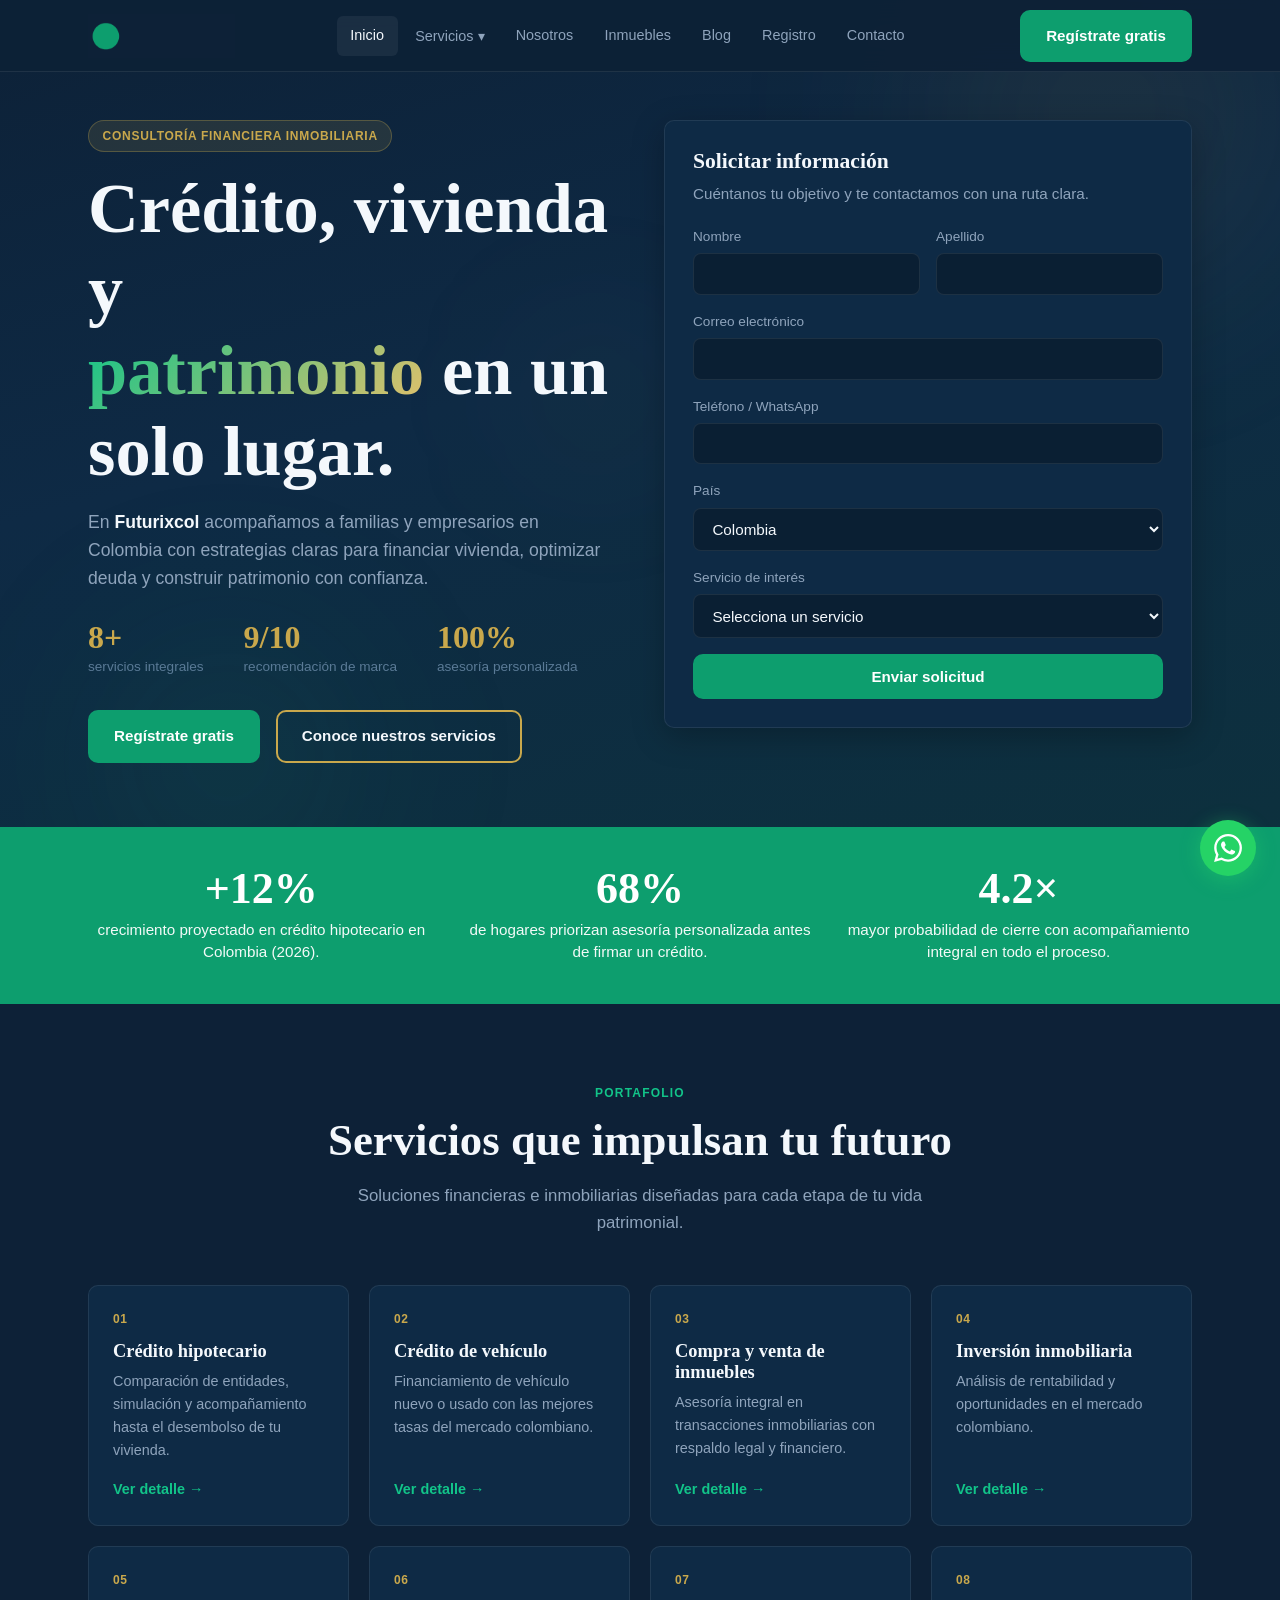
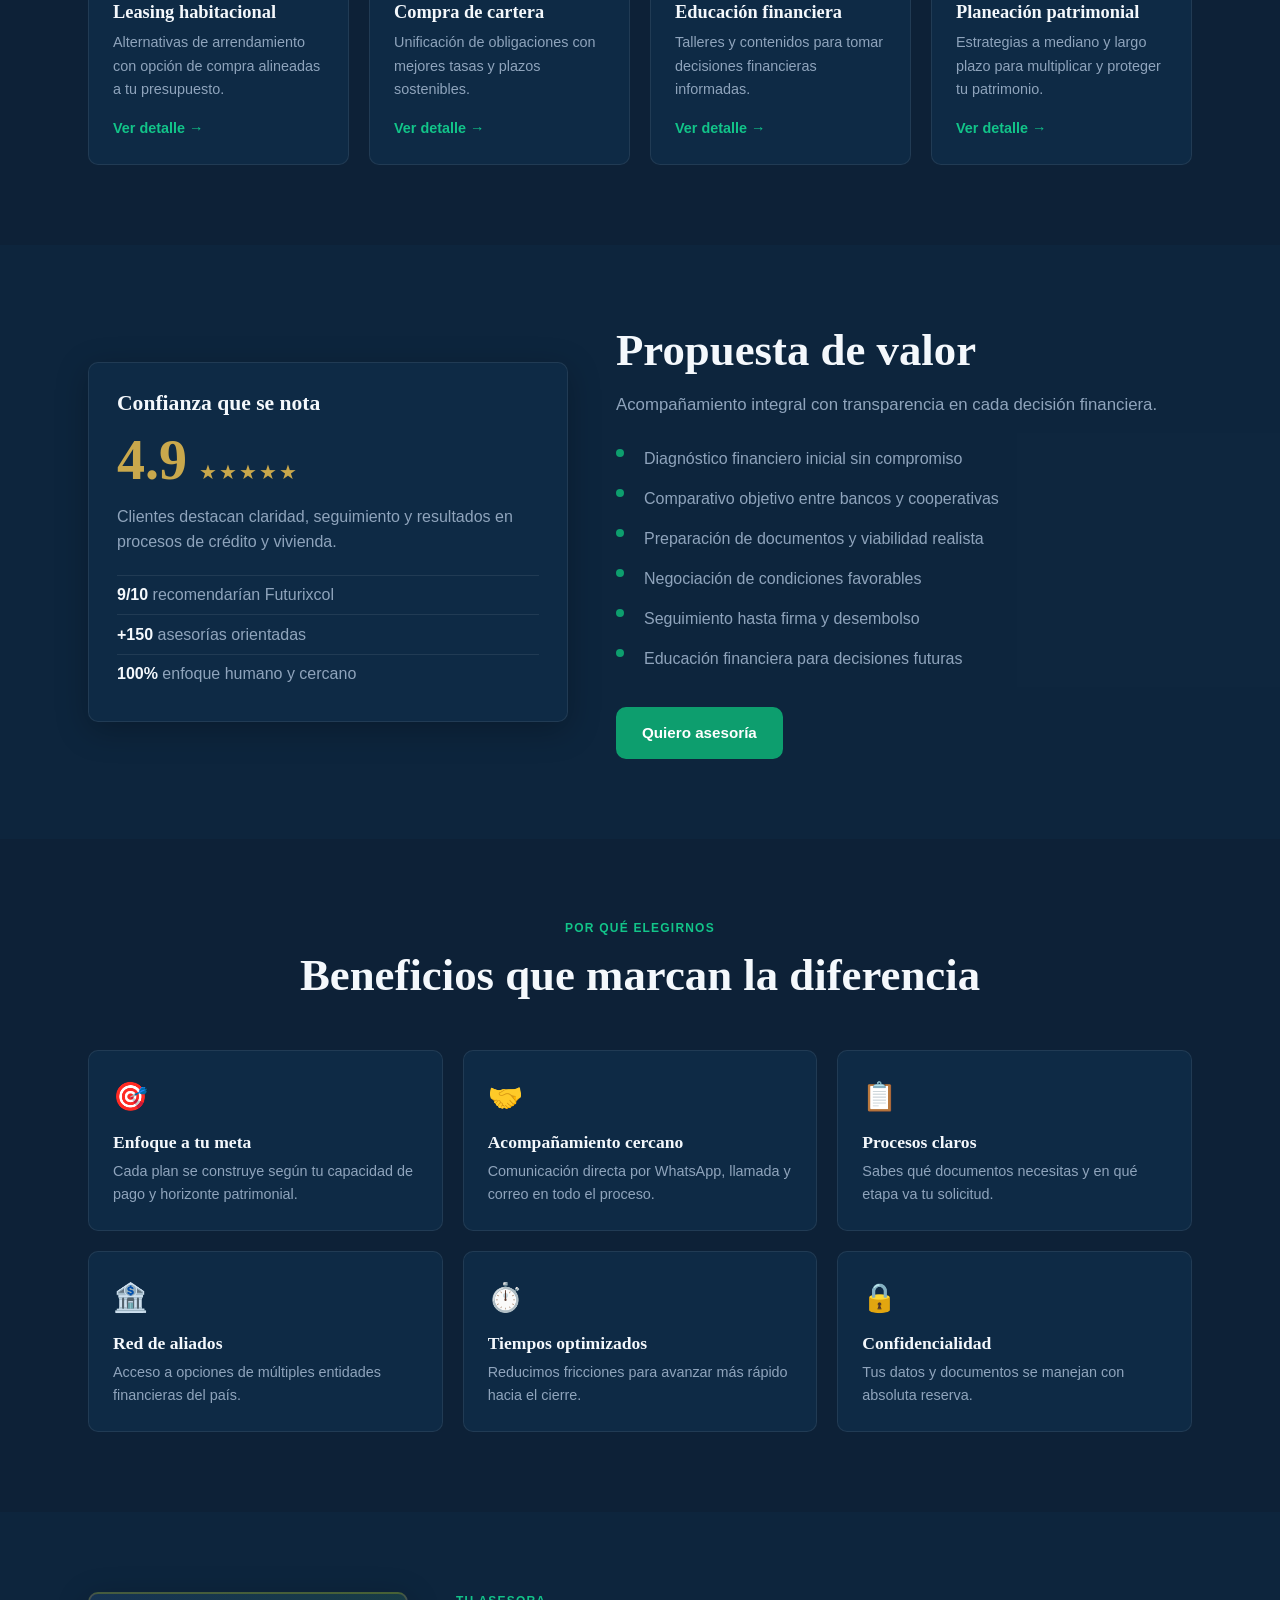
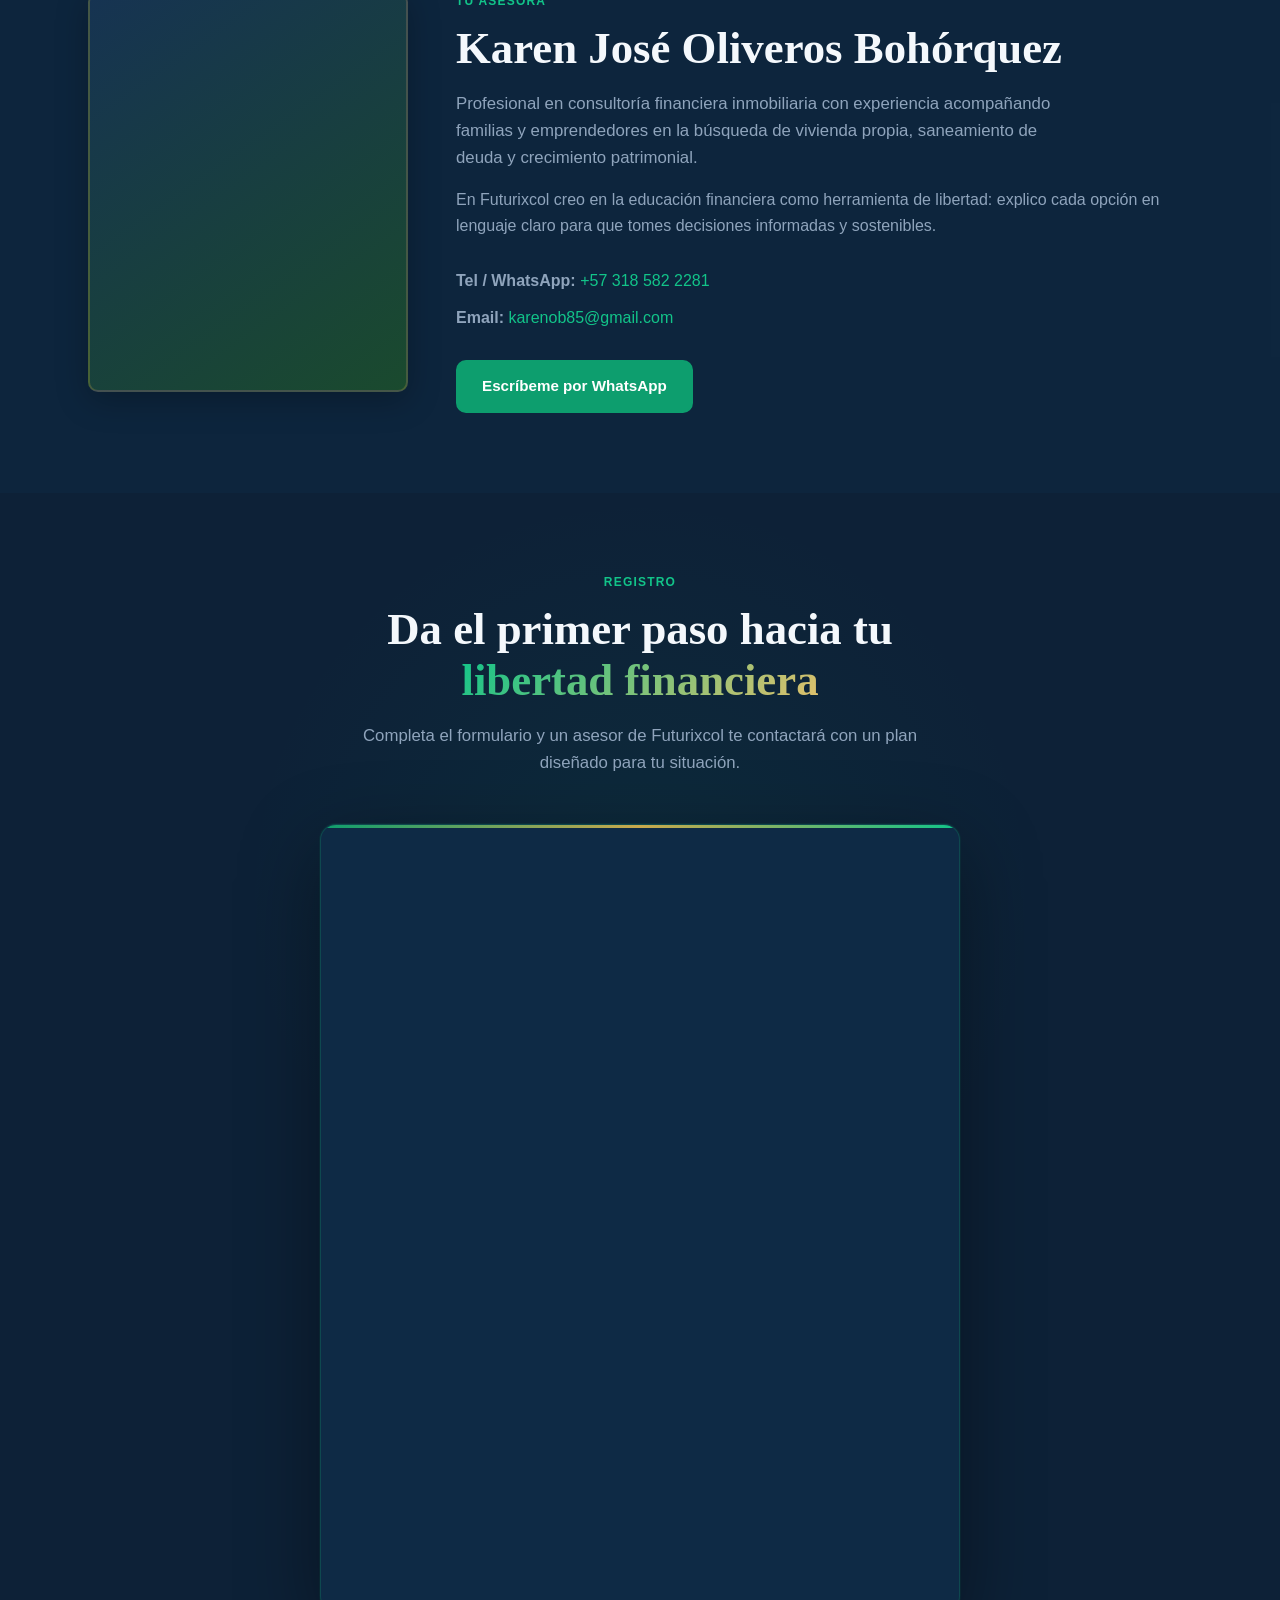
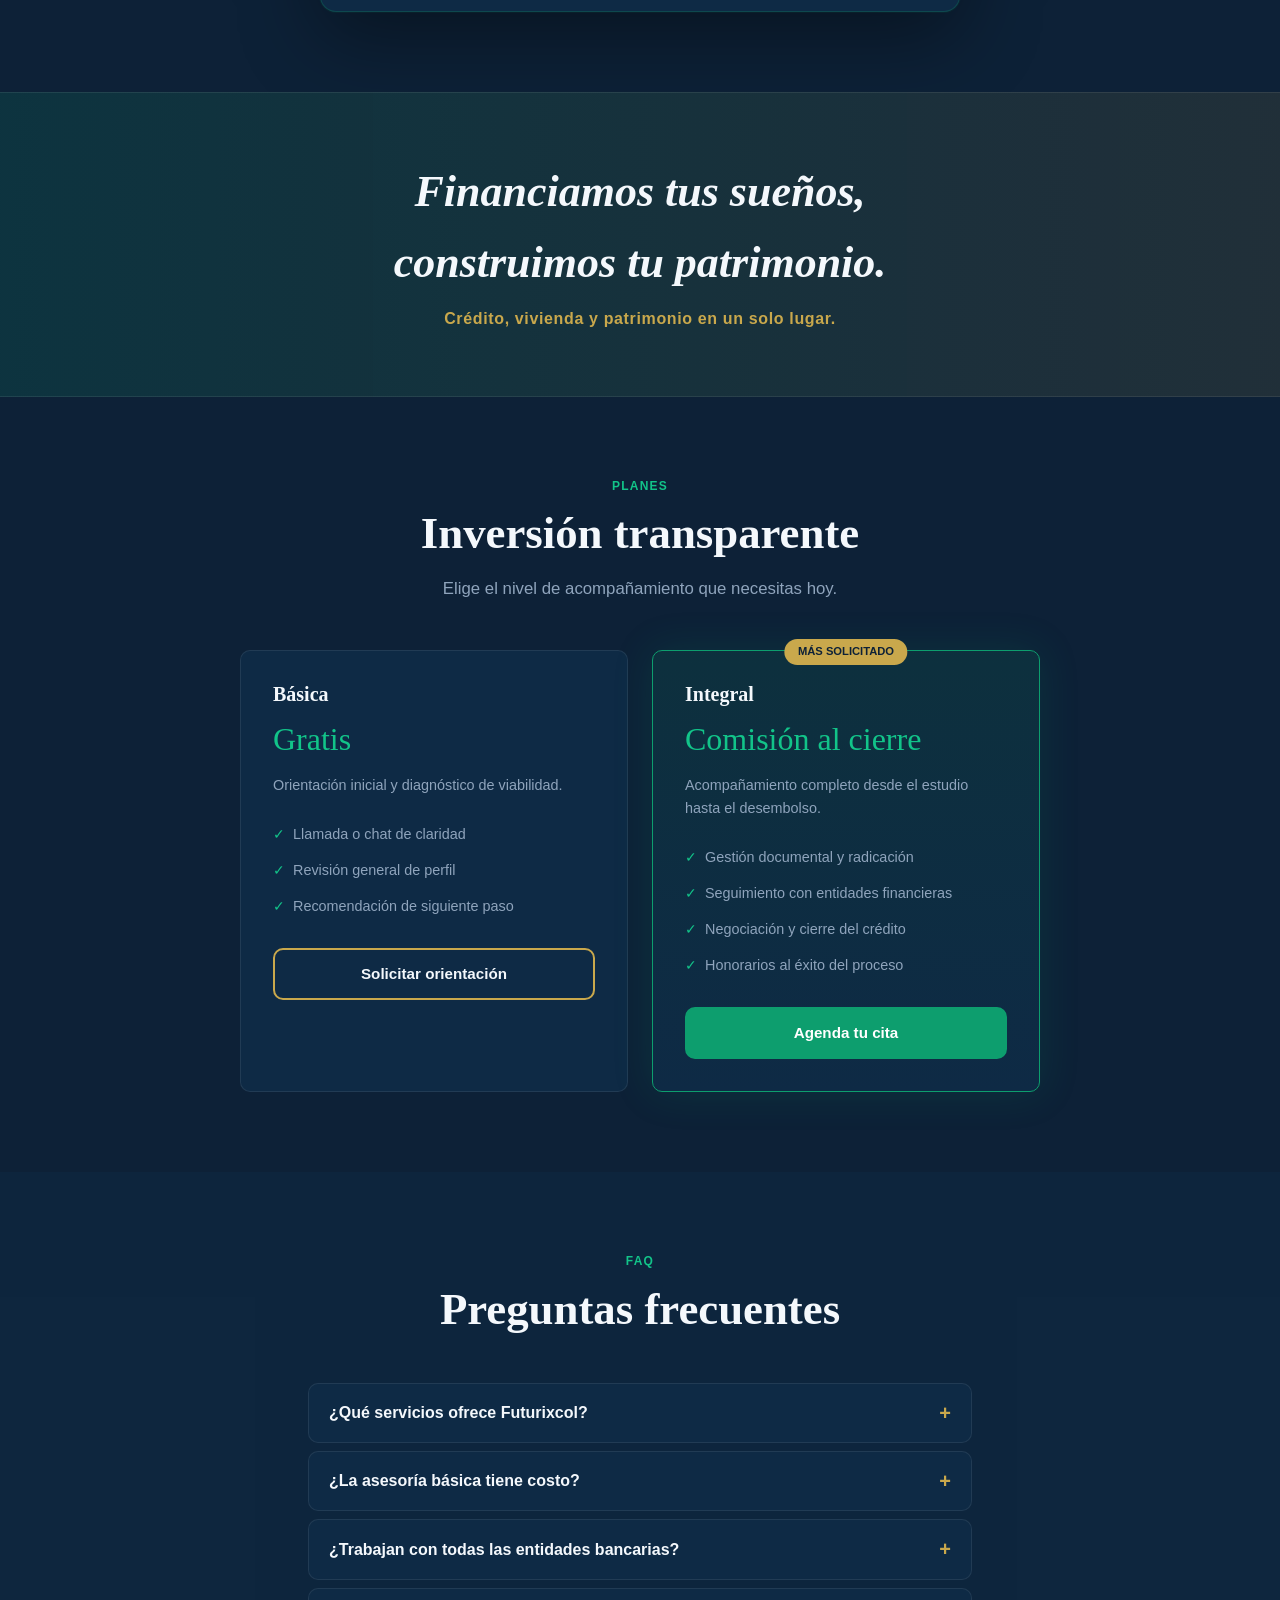
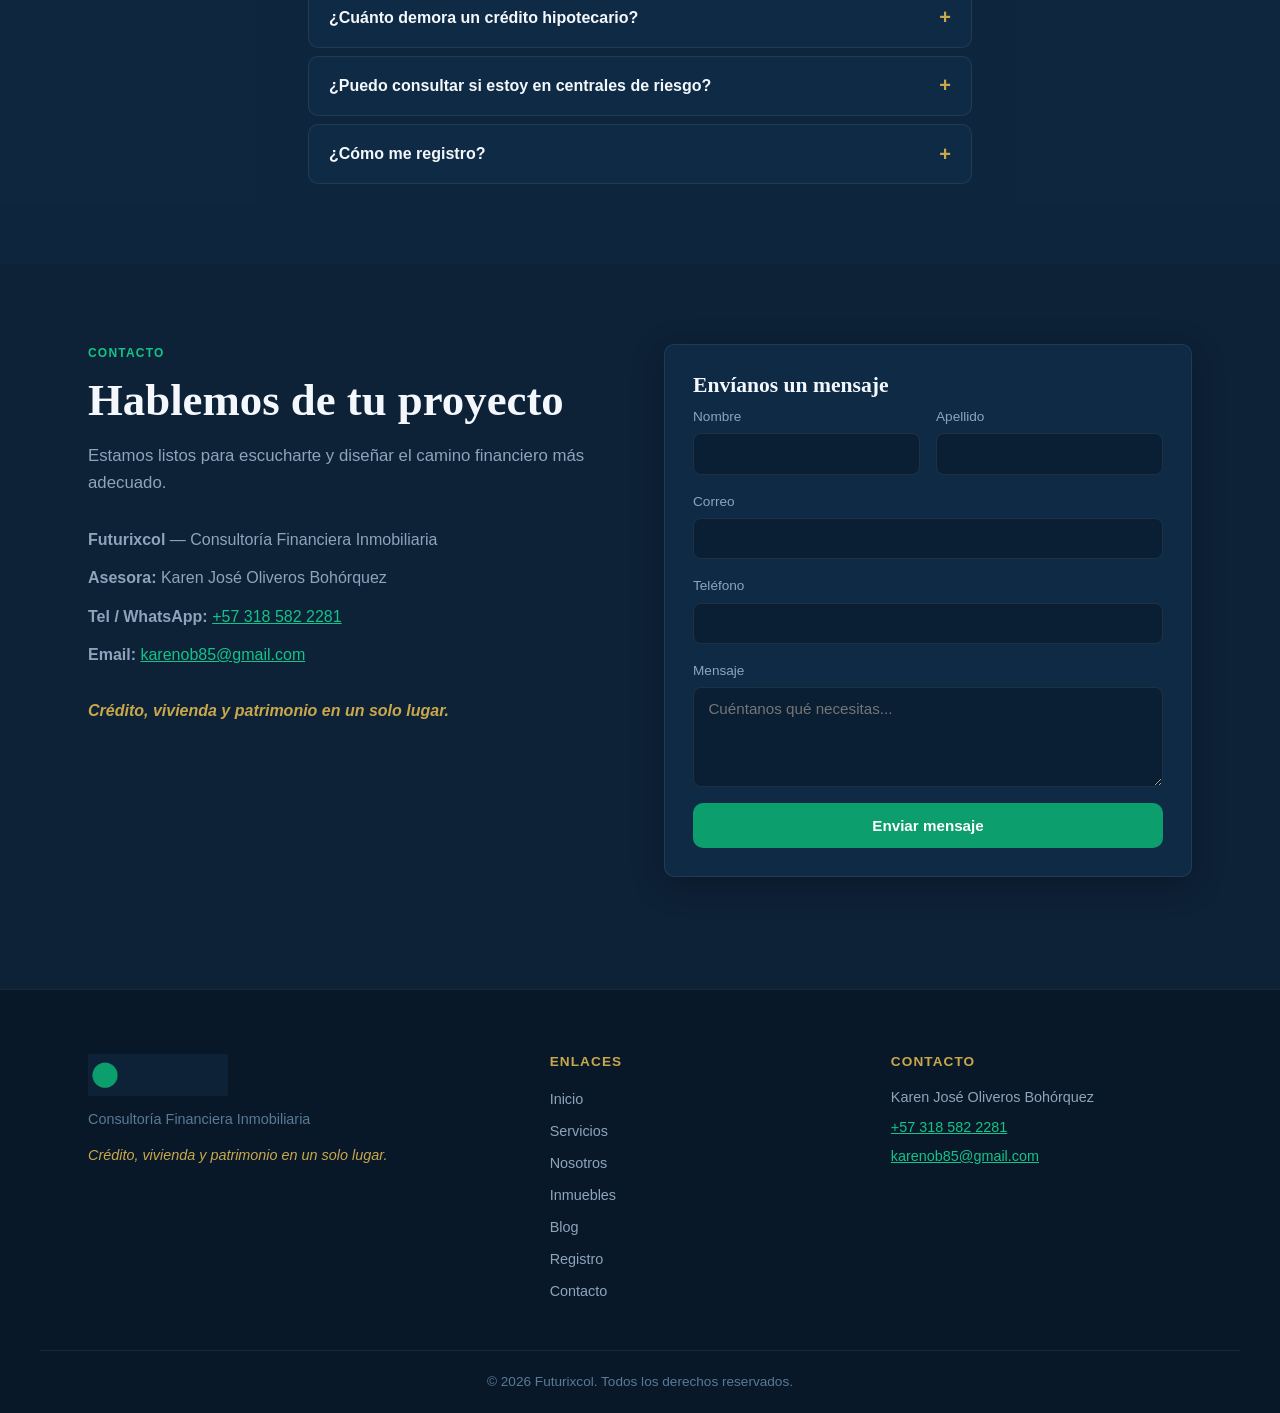
==== commit 450045e9: "Actualizar estilos y dimensiones del iframe en la sección de formulario" ====
--- a/index.html
+++ b/index.html
@@ -364,16 +364,7 @@
         </header>
 
         <div class="gform-wrapper">
-          <iframe
-            src="https://docs.google.com/forms/d/e/1FAIpQLScbgBozn7oQSY19_V-fN3M69TrVtZi6xArNLtVC4bTdoLM77Q/viewform?embedded=true&hl=es"
-            width="100%"
-            frameborder="0"
-            marginheight="0"
-            marginwidth="0"
-            title="Formulario de registro Futurixcol"
-            loading="lazy">
-            Cargando formulario…
-          </iframe>
+          <iframe src="https://docs.google.com/forms/d/e/1FAIpQLScbgBozn7oQSY19_V-fN3M69TrVtZi6xArNLtVC4bTdoLM77Q/viewform?embedded=true" width="640" height="786" frameborder="0" marginheight="0" marginwidth="0">Loading…</iframe>
         </div>
       </div>
     </section>
--- a/assets/css/styles.css
+++ b/assets/css/styles.css
@@ -334,7 +334,8 @@
 .registro-section .container { position: relative; z-index: 1; }
 
 .gform-wrapper {
-    max-width: 700px;
+    width: 640px;
+    max-width: 100%;
     margin: 0 auto;
     background: var(--navy-mid);
     border: 1px solid rgba(13,158,110,.25);
@@ -351,8 +352,9 @@
     z-index: 2;
 }
 .gform-wrapper iframe {
-    width: 100%;
-    min-height: 1050px;
+    width: 640px;
+    max-width: 100%;
+    height: 786px;
     border: 0;
     display: block;
     background: transparent;
@@ -706,5 +708,5 @@
     .asesora__grid { grid-template-columns: 1fr; }
     .service-expanded__header { flex-direction: column; }
     .whatsapp-float { bottom: 1rem; right: 1rem; width: 50px; height: 50px; }
-    .gform-wrapper iframe { min-height: 920px; }
-}
+    .gform-wrapper iframe { height: 786px; }
+}
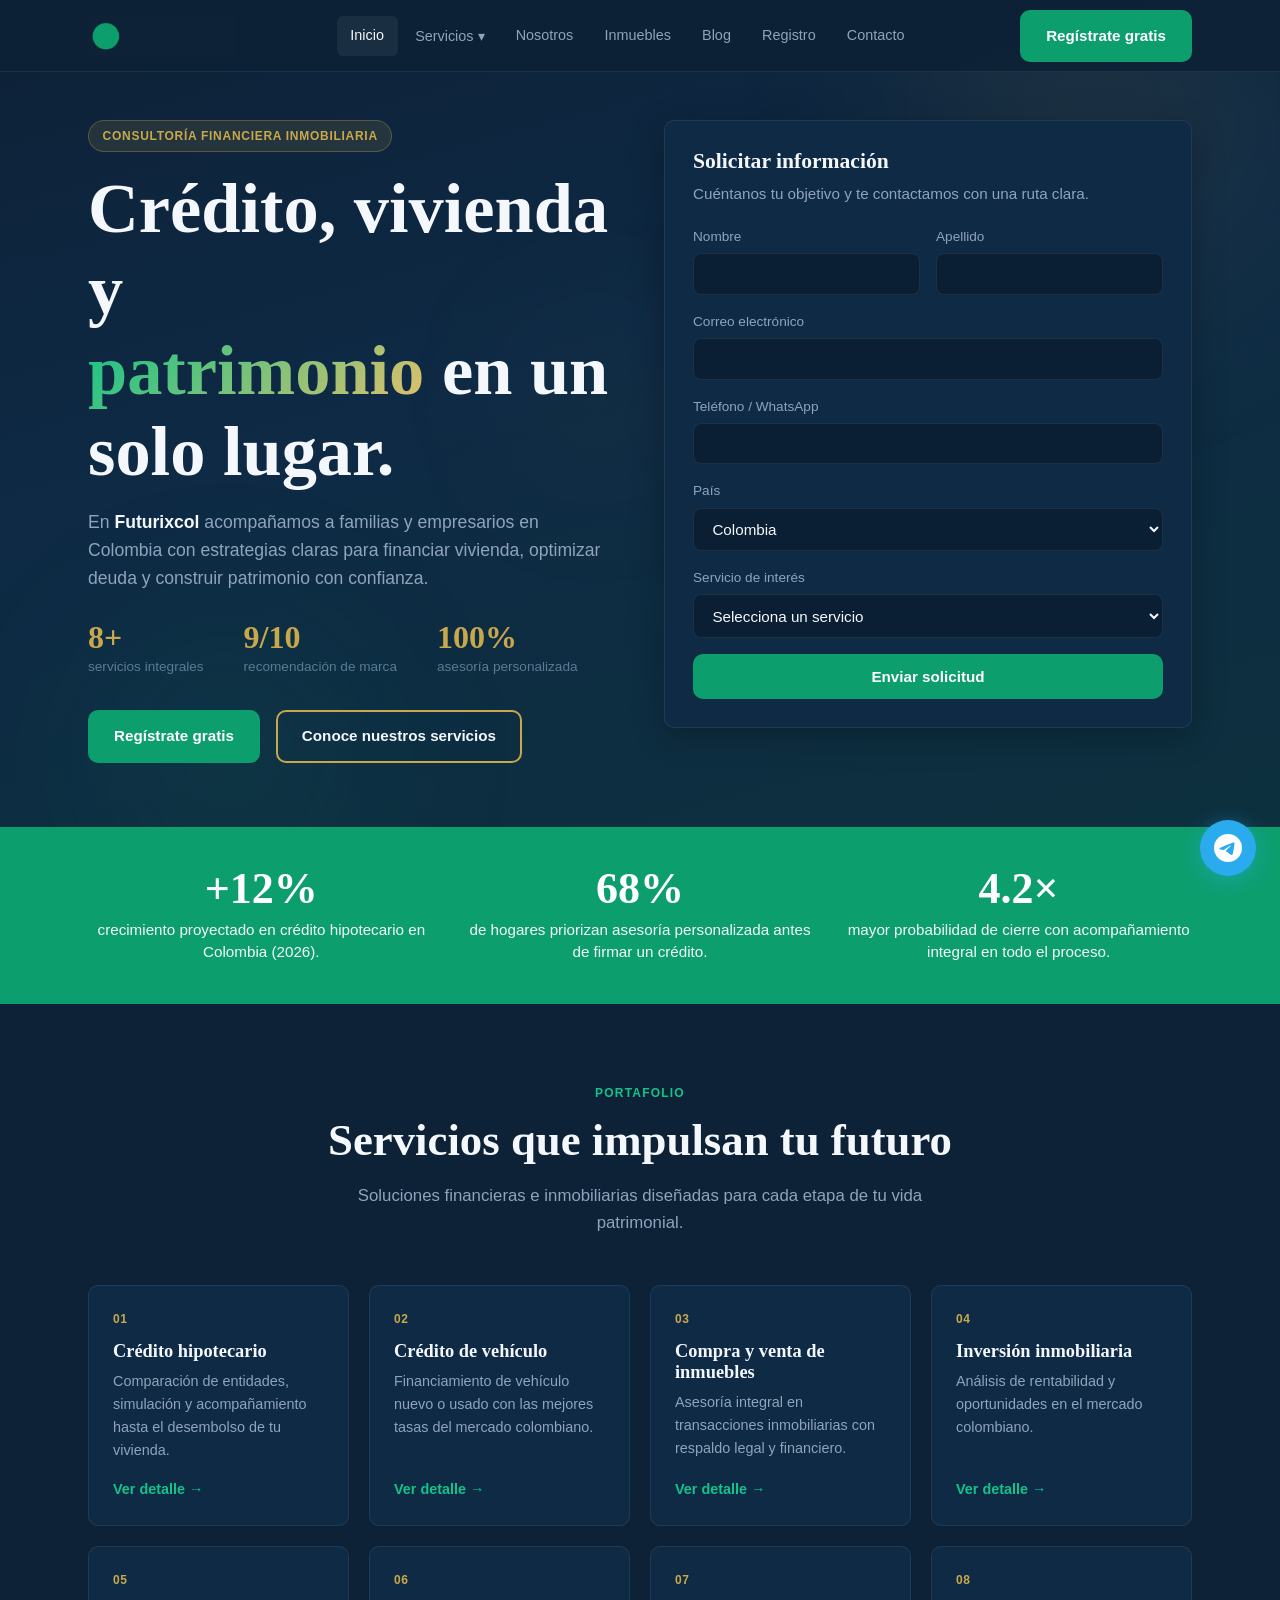
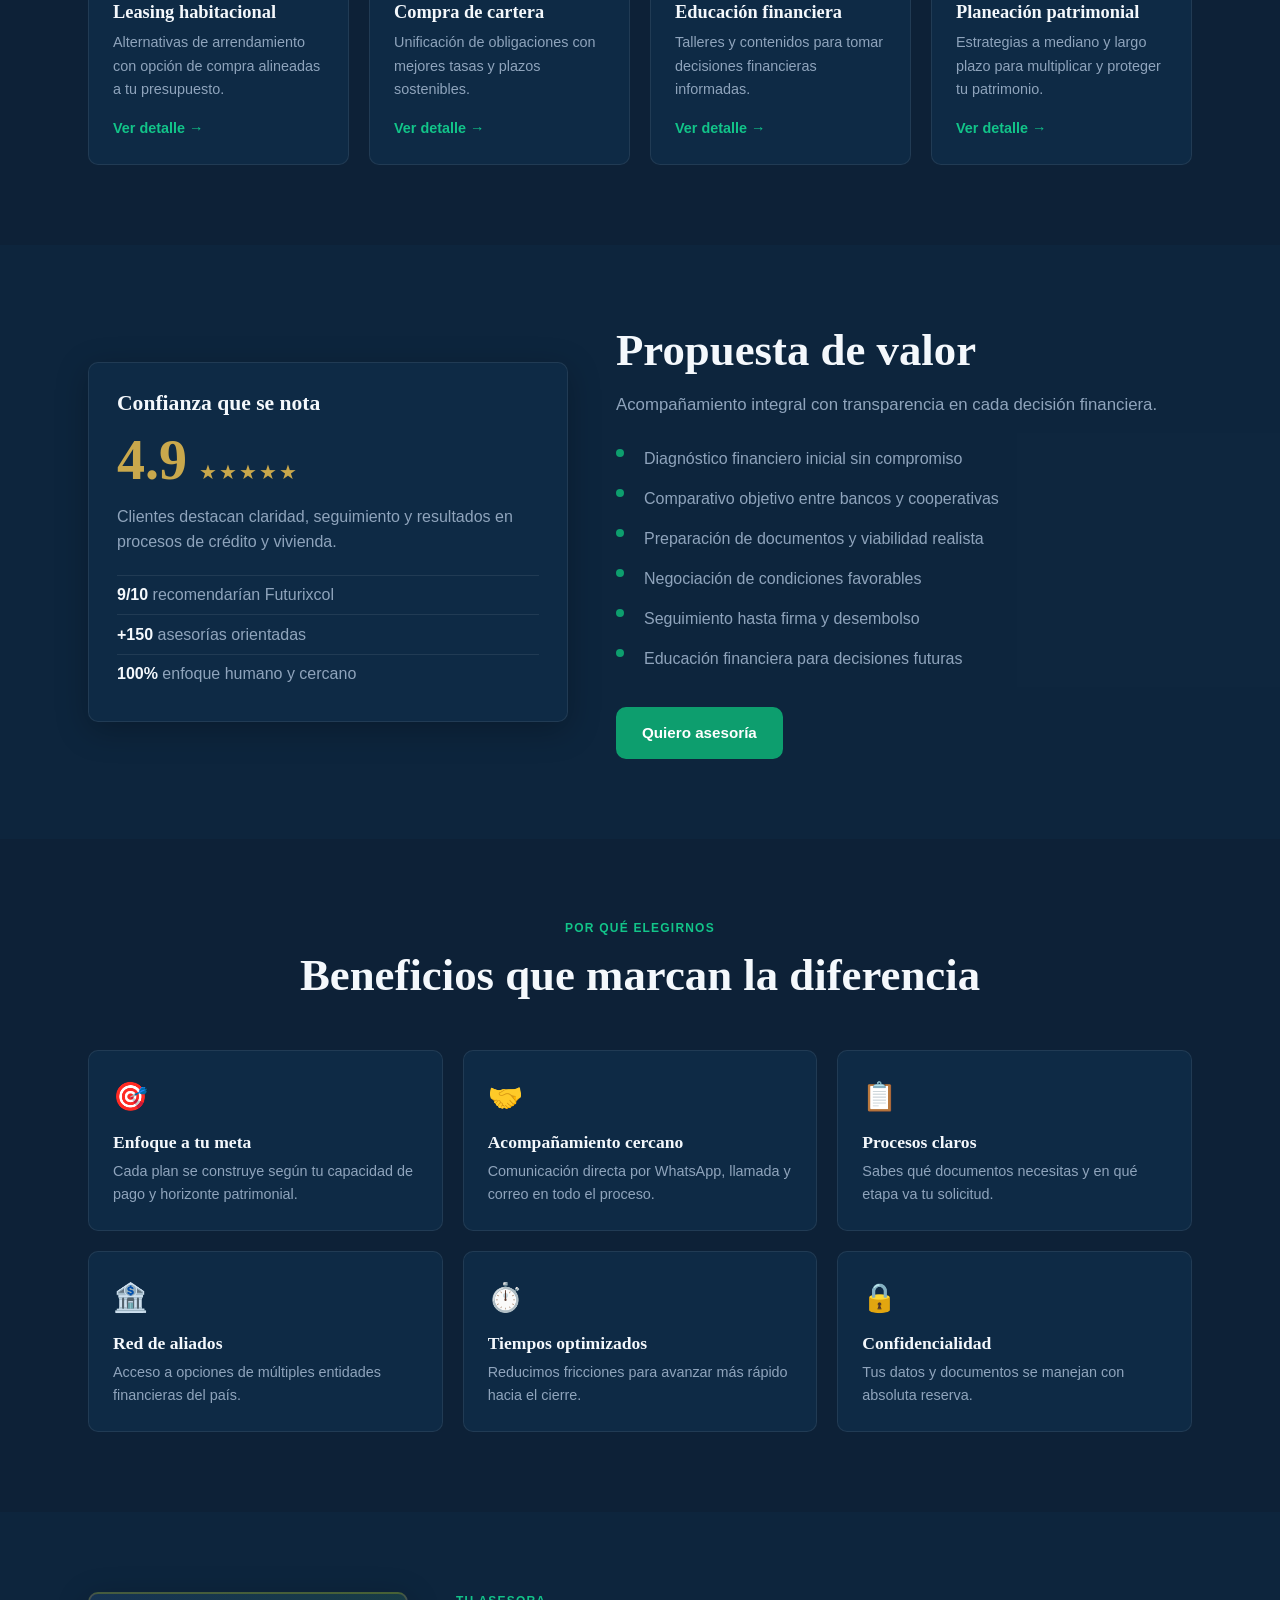
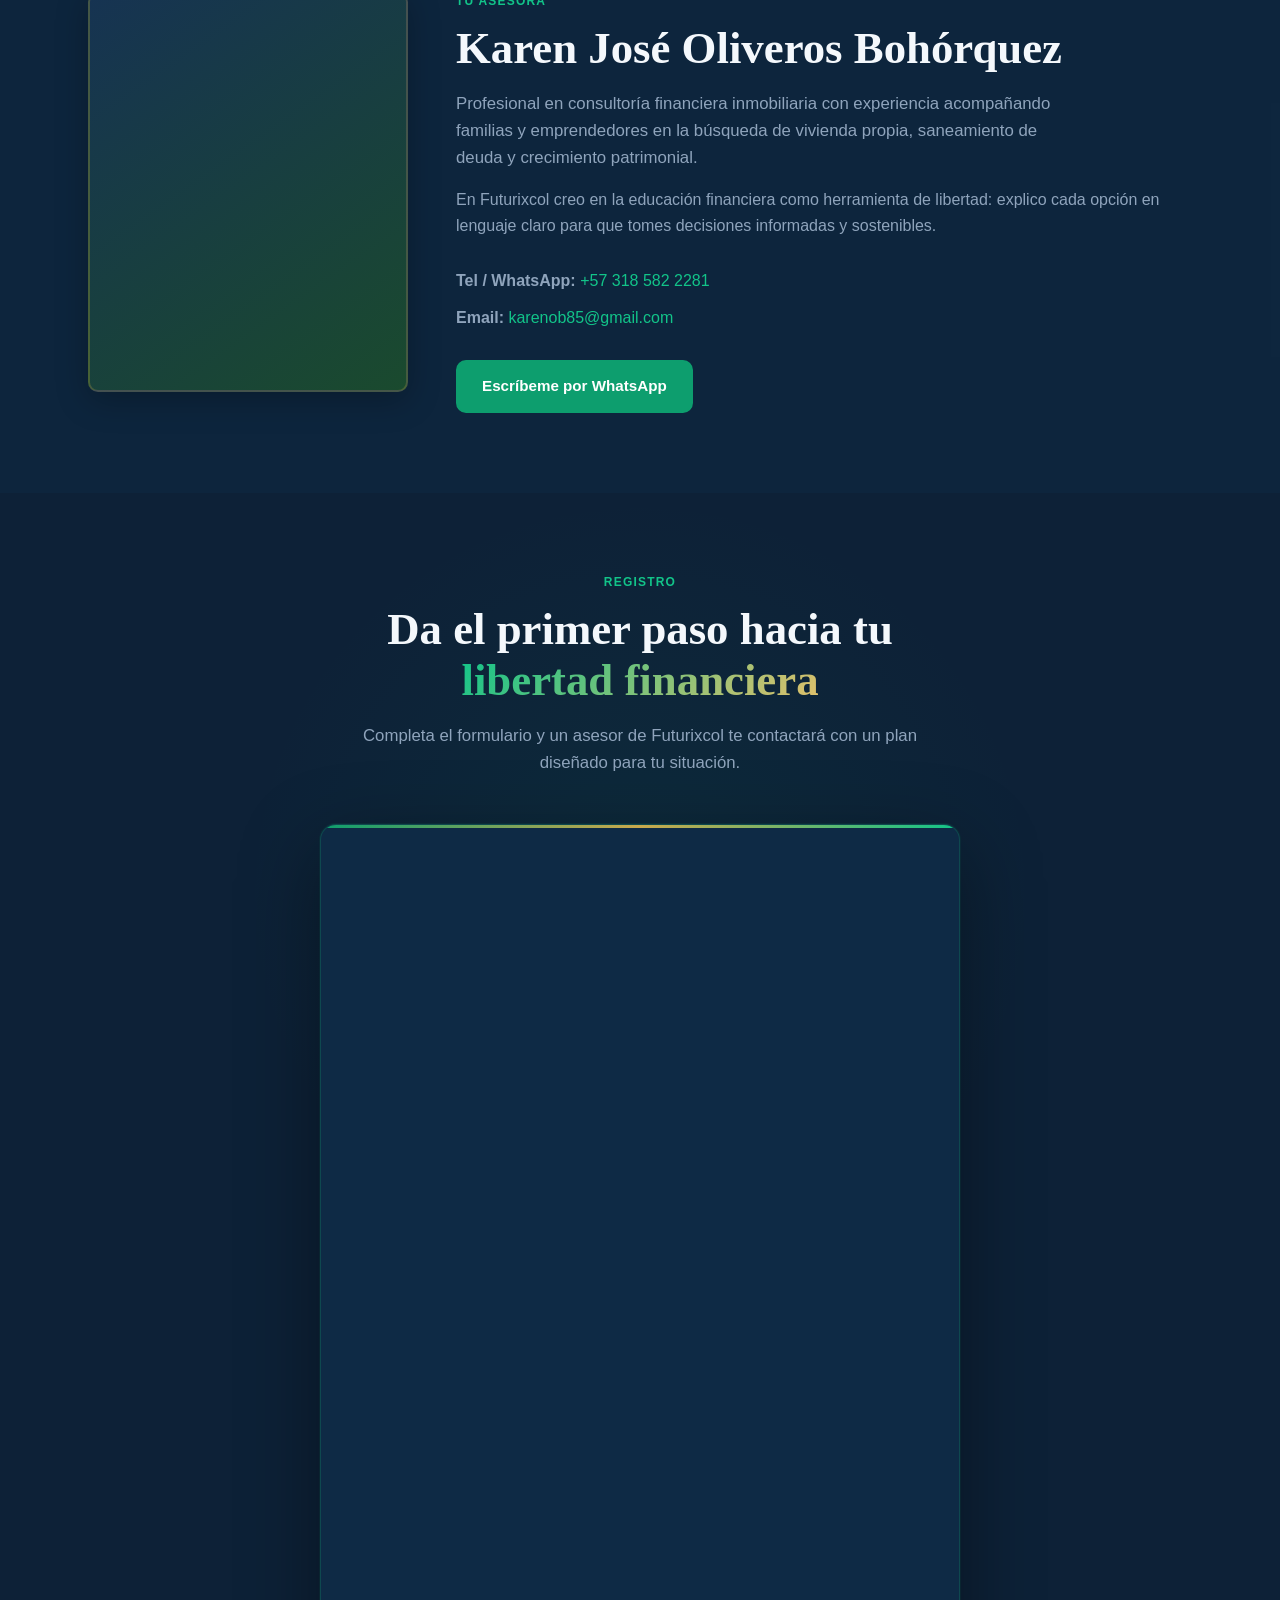
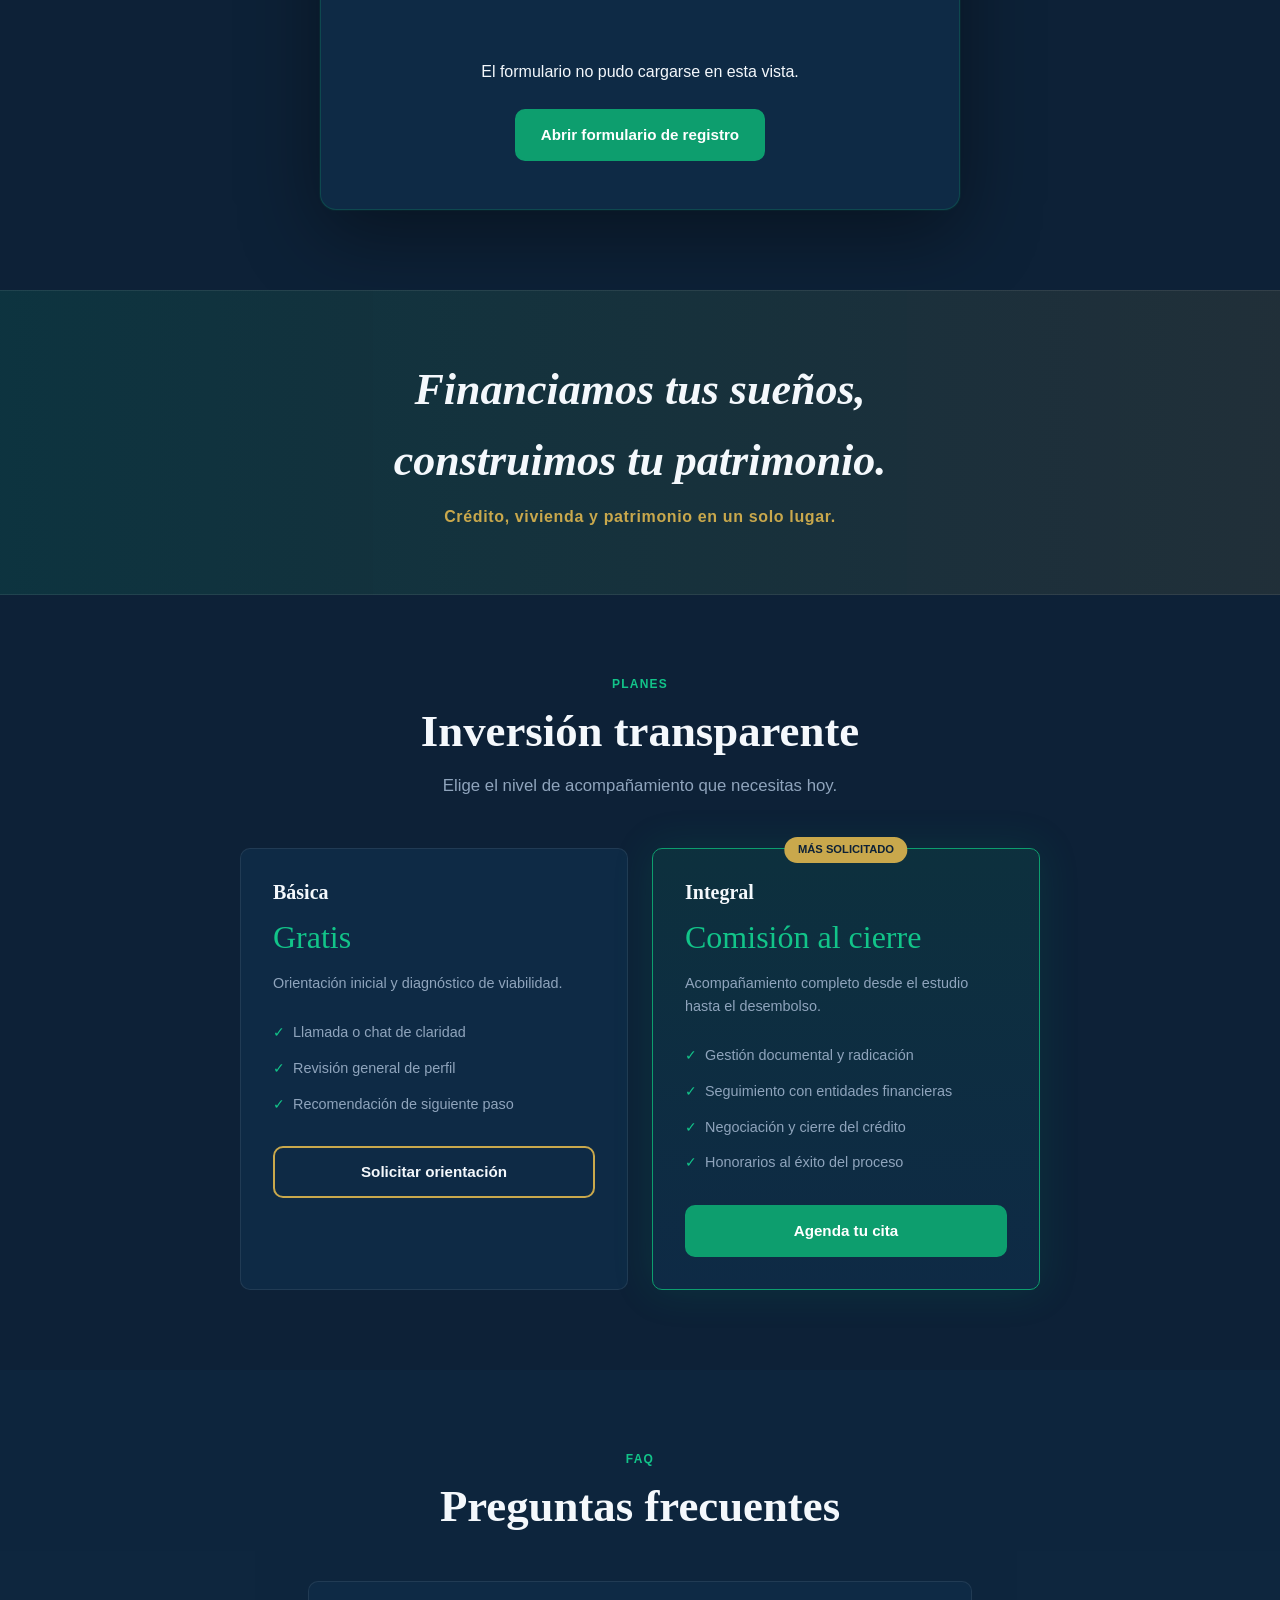
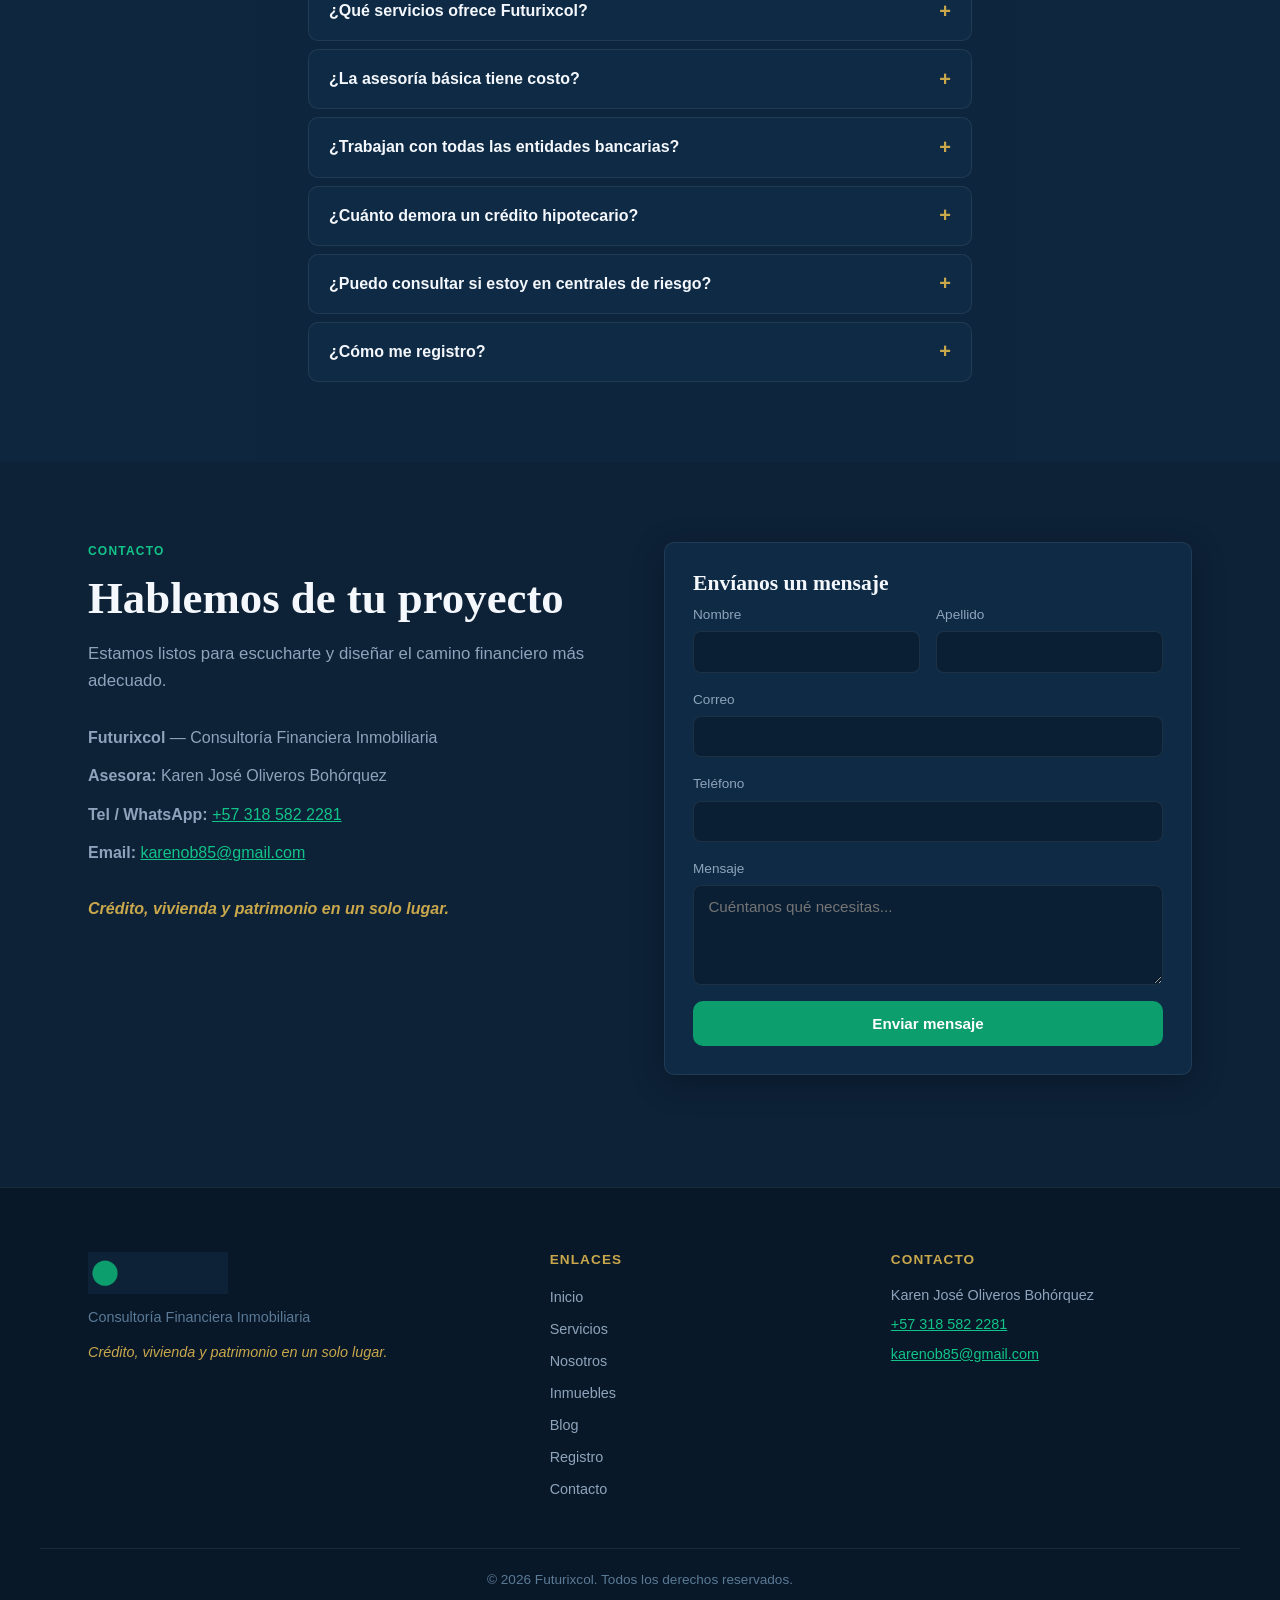
==== commit af5b8d0e: "Agregar soporte para fallback de Google Form y actualizar enlace de contacto a Telegram" ====
--- a/index.html
+++ b/index.html
@@ -364,7 +364,26 @@
         </header>
 
         <div class="gform-wrapper">
-          <iframe src="https://docs.google.com/forms/d/e/1FAIpQLScbgBozn7oQSY19_V-fN3M69TrVtZi6xArNLtVC4bTdoLM77Q/viewform?embedded=true" width="640" height="786" frameborder="0" marginheight="0" marginwidth="0">Loading…</iframe>
+          <iframe
+            id="gform-iframe"
+            src="https://docs.google.com/forms/d/e/1FAIpQLScbgBozn7oQSY19_V-fN3M69TrVtZi6xArNLtVC4bTdoLM77Q/viewform?embedded=true"
+            width="640"
+            height="786"
+            frameborder="0"
+            marginheight="0"
+            marginwidth="0">
+            Loading…
+          </iframe>
+          <div class="gform-fallback" id="gform-fallback" hidden>
+            <p>El formulario no pudo cargarse en esta vista.</p>
+            <a
+              href="https://docs.google.com/forms/d/e/1FAIpQLScbgBozn7oQSY19_V-fN3M69TrVtZi6xArNLtVC4bTdoLM77Q/viewform"
+              target="_blank"
+              rel="noopener noreferrer"
+              class="btn btn--primary">
+              Abrir formulario de registro
+            </a>
+          </div>
         </div>
       </div>
     </section>
@@ -530,8 +549,8 @@
     </div>
   </footer>
 
-  <a class="whatsapp-float" href="https://wa.me/573185822281" target="_blank" rel="noopener noreferrer" aria-label="Contactar por WhatsApp">
-    <span aria-hidden="true">WhatsApp</span>
+  <a class="telegram-float" href="https://t.me/+573185822281" target="_blank" rel="noopener noreferrer" aria-label="Contactar por Telegram">
+    <span aria-hidden="true">Telegram</span>
   </a>
 
   <script src="assets/js/main.js"></script>
--- a/assets/css/styles.css
+++ b/assets/css/styles.css
@@ -358,6 +358,18 @@
     border: 0;
     display: block;
     background: transparent;
+}
+.gform-fallback {
+    padding: 3rem 2rem;
+    text-align: center;
+    display: flex;
+    flex-direction: column;
+    align-items: center;
+    gap: 1.5rem;
+}
+.gform-fallback p {
+    color: var(--text-muted);
+    font-size: 1rem;
 }
 
 /* Eslogan */
@@ -630,20 +642,20 @@
 .footer__bottom { padding: 1.25rem 0; border-top: 1px solid var(--border); text-align: center; }
 .footer__bottom p { color: var(--muted); font-size: .85rem; }
 
-/* WhatsApp float */
-.whatsapp-float {
+/* Telegram float */
+.telegram-float {
     position: fixed; bottom: 1.5rem; right: 1.5rem; z-index: 900;
     width: 56px; height: 56px; border-radius: 50%;
-    background: #25d366; color: #fff; font-size: 0;
+    background: #2AABEE; color: #fff; font-size: 0;
     display: flex; align-items: center; justify-content: center;
-    box-shadow: 0 4px 20px rgba(37,211,102,.45); text-decoration: none;
+    box-shadow: 0 4px 20px rgba(42,171,238,.45); text-decoration: none;
     transition: transform .2s, box-shadow .2s;
 }
-.whatsapp-float::before {
+.telegram-float::before {
     content: ''; width: 28px; height: 28px;
-    background: url("data:image/svg+xml,%3Csvg xmlns='http://www.w3.org/2000/svg' viewBox='0 0 24 24' fill='white'%3E%3Cpath d='M17.472 14.382c-.297-.149-1.758-.867-2.03-.967-.273-.099-.471-.148-.67.15-.197.297-.767.966-.94 1.164-.173.199-.347.223-.644.075-.297-.15-1.255-.463-2.39-1.475-.883-.788-1.48-1.761-1.653-2.059-.173-.297-.018-.458.13-.606.134-.133.298-.347.446-.52.149-.174.198-.298.298-.497.099-.198.05-.371-.025-.52-.075-.149-.669-1.612-.916-2.207-.242-.579-.487-.5-.669-.51-.173-.008-.371-.01-.57-.01-.198 0-.52.074-.792.372-.272.297-1.04 1.016-1.04 2.479 0 1.462 1.065 2.875 1.213 3.074.149.198 2.096 3.2 5.077 4.487.709.306 1.262.489 1.694.625.712.227 1.36.195 1.871.118.571-.085 1.758-.719 2.006-1.413.248-.694.248-1.289.173-1.413-.074-.124-.272-.198-.57-.347m-5.421 7.403h-.004a9.87 9.87 0 01-5.031-1.378l-.361-.214-3.741.982.998-3.648-.235-.374a9.86 9.86 0 01-1.51-5.26c.001-5.45 4.436-9.884 9.888-9.884 2.64 0 5.122 1.03 6.988 2.898a9.825 9.825 0 012.893 6.994c-.003 5.45-4.437 9.884-9.885 9.884m8.413-18.297A11.815 11.815 0 0012.05 0C5.495 0 .16 5.335.157 11.892c0 2.096.547 4.142 1.588 5.945L.057 24l6.305-1.654a11.882 11.882 0 005.683 1.448h.005c6.554 0 11.89-5.335 11.893-11.893a11.821 11.821 0 00-3.48-8.413z'/%3E%3C/svg%3E") center/contain no-repeat;
-}
-.whatsapp-float:hover { transform: scale(1.08); box-shadow: 0 6px 28px rgba(37,211,102,.6); color: #fff; }
+    background: url("data:image/svg+xml,%3Csvg xmlns='http://www.w3.org/2000/svg' viewBox='0 0 24 24' fill='white'%3E%3Cpath d='M11.944 0A12 12 0 0 0 0 12a12 12 0 0 0 12 12 12 12 0 0 0 12-12A12 12 0 0 0 12 0a12 12 0 0 0-.056 0zm4.962 7.224c.1-.002.321.023.465.14a.506.506 0 0 1 .171.325c.016.093.036.306.02.472-.18 1.898-.962 6.502-1.36 8.627-.168.9-.499 1.201-.82 1.23-.696.065-1.225-.46-1.9-.902-1.056-.693-1.653-1.124-2.678-1.8-1.185-.78-.417-1.21.258-1.91.177-.184 3.247-2.977 3.307-3.23.007-.032.014-.15-.056-.212s-.174-.041-.249-.024c-.106.024-1.793 1.14-5.061 3.345-.48.33-.913.49-1.302.48-.428-.008-1.252-.241-1.865-.44-.752-.245-1.349-.374-1.297-.789.027-.216.325-.437.893-.663 3.498-1.524 5.83-2.529 6.998-3.014 3.332-1.386 4.025-1.627 4.476-1.635z'/%3E%3C/svg%3E") center/contain no-repeat;
+}
+.telegram-float:hover { transform: scale(1.08); box-shadow: 0 6px 28px rgba(42,171,238,.6); color: #fff; }
 
 /* Reveal animation */
 .reveal { opacity: 0; transform: translateY(24px); transition: opacity .65s ease, transform .65s ease; }
@@ -707,6 +719,6 @@
     .highlights-grid { grid-template-columns: 1fr; }
     .asesora__grid { grid-template-columns: 1fr; }
     .service-expanded__header { flex-direction: column; }
-    .whatsapp-float { bottom: 1rem; right: 1rem; width: 50px; height: 50px; }
+    .telegram-float { bottom: 1rem; right: 1rem; width: 50px; height: 50px; }
     .gform-wrapper iframe { height: 786px; }
 }
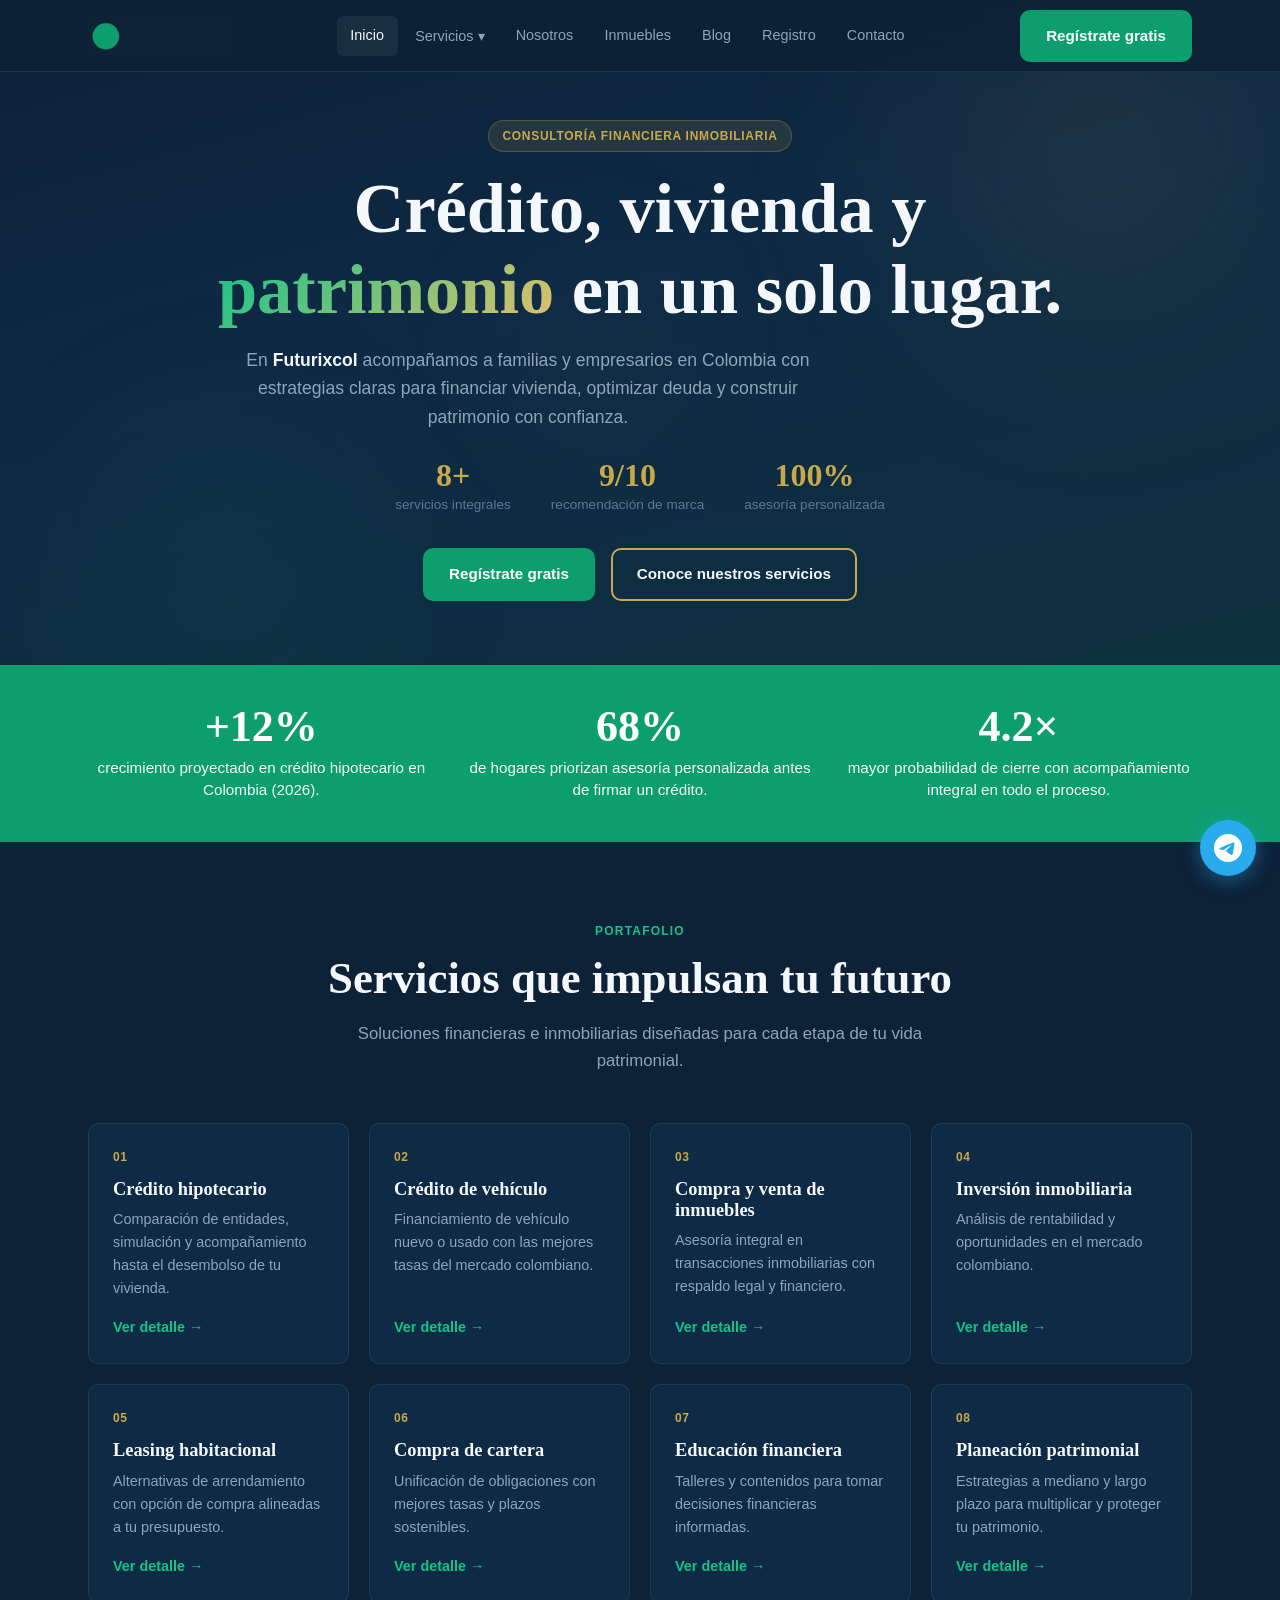
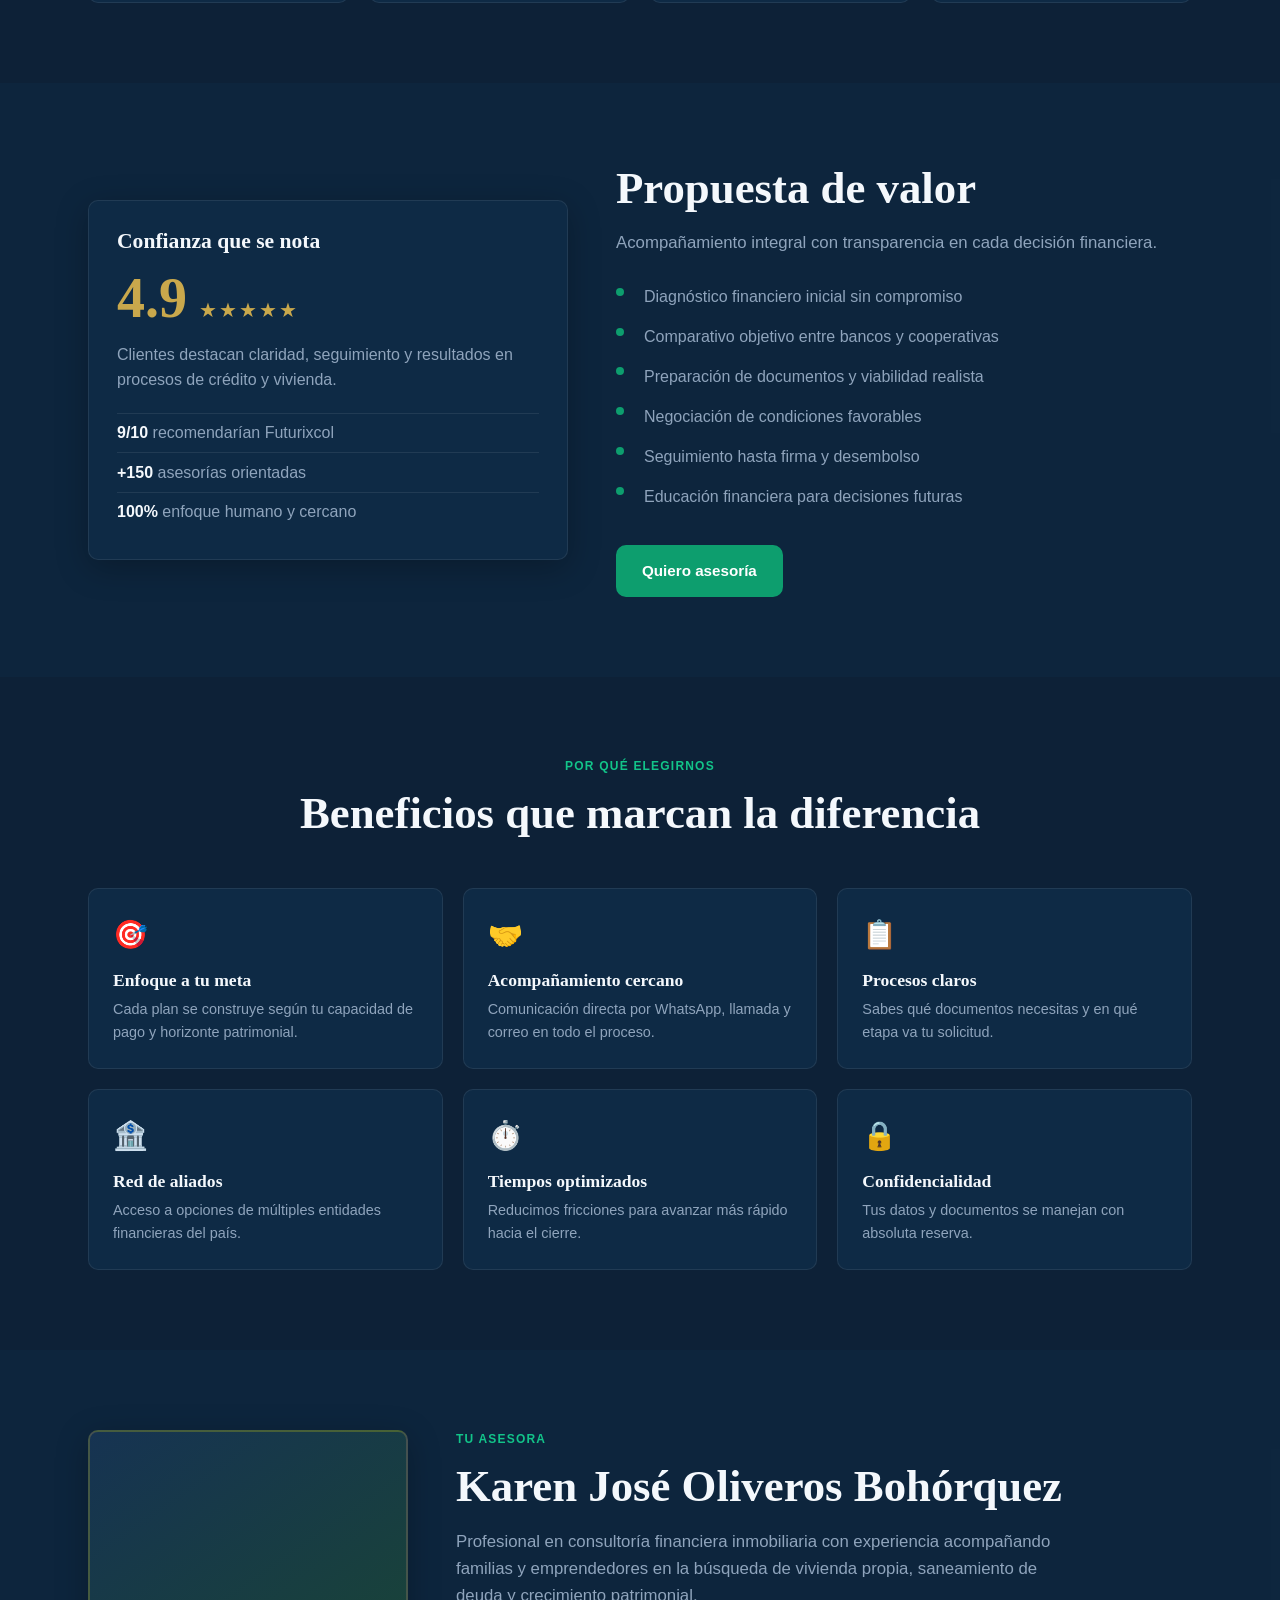
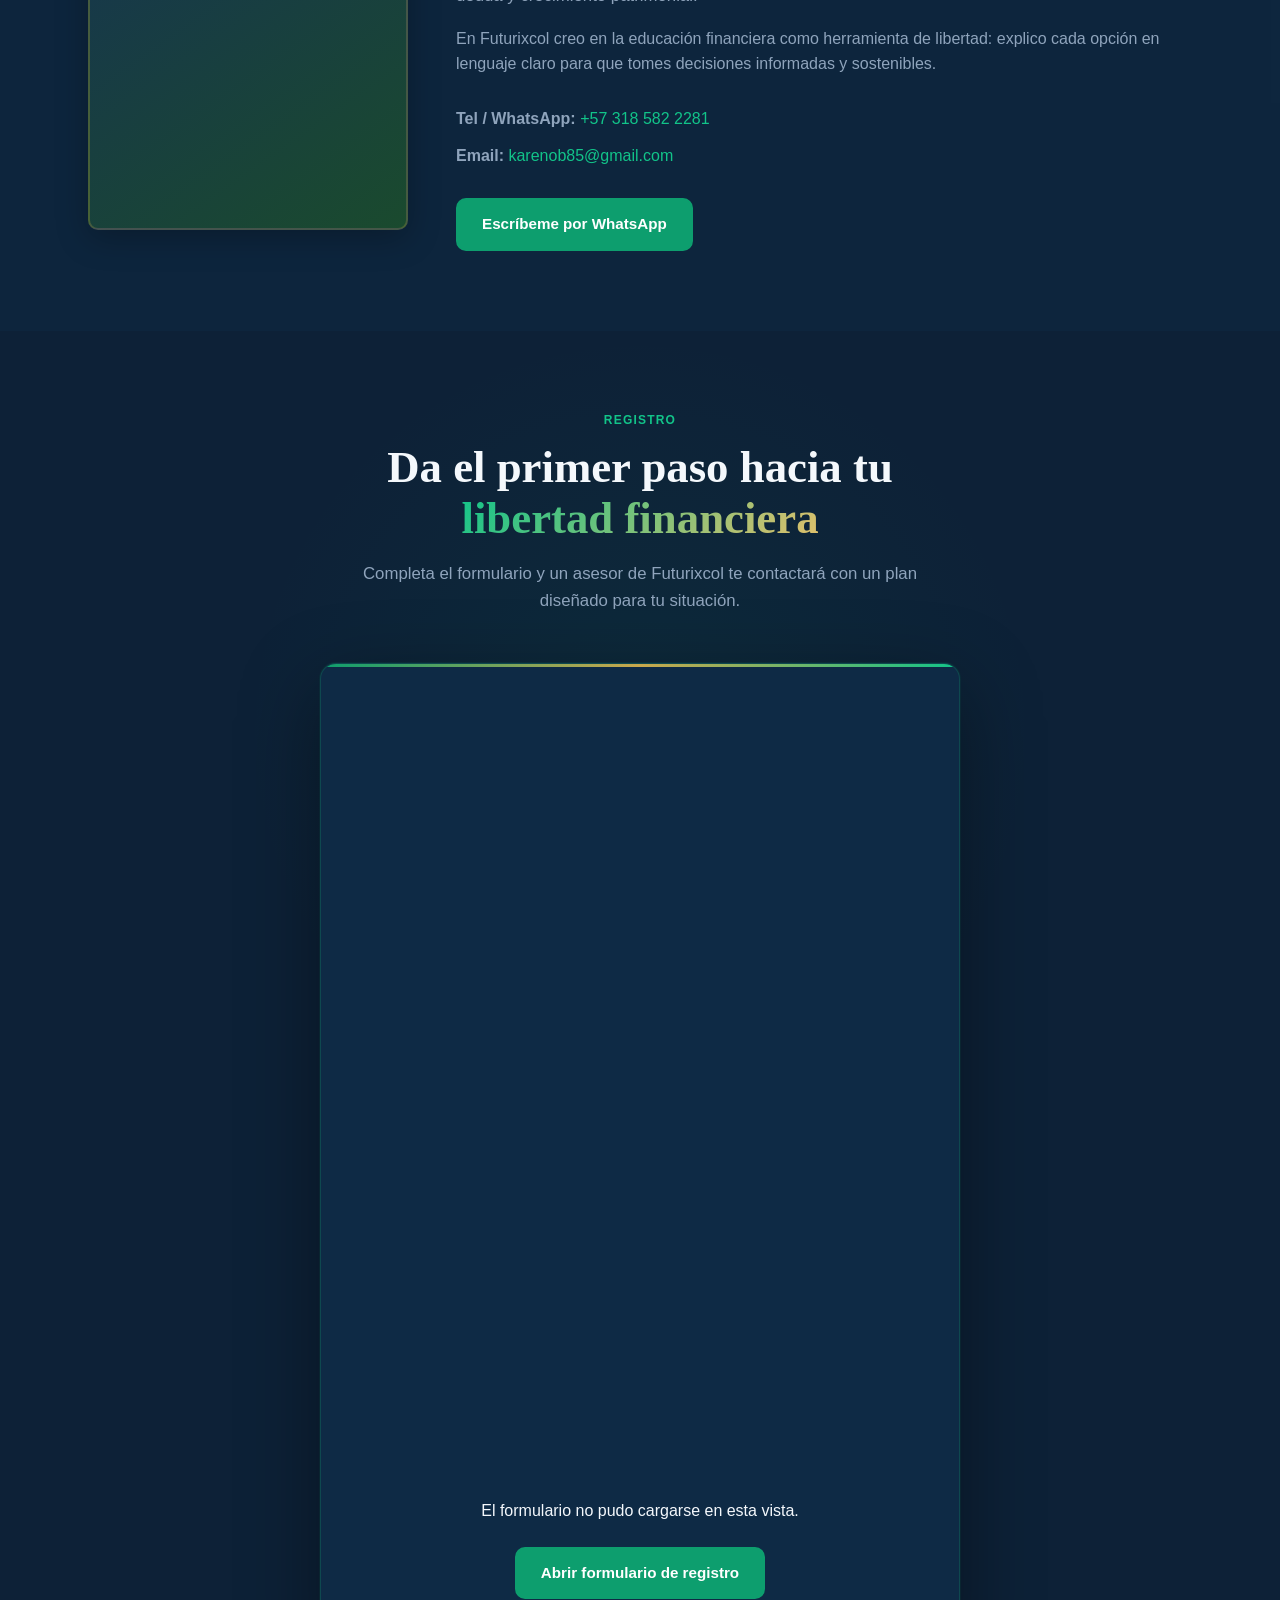
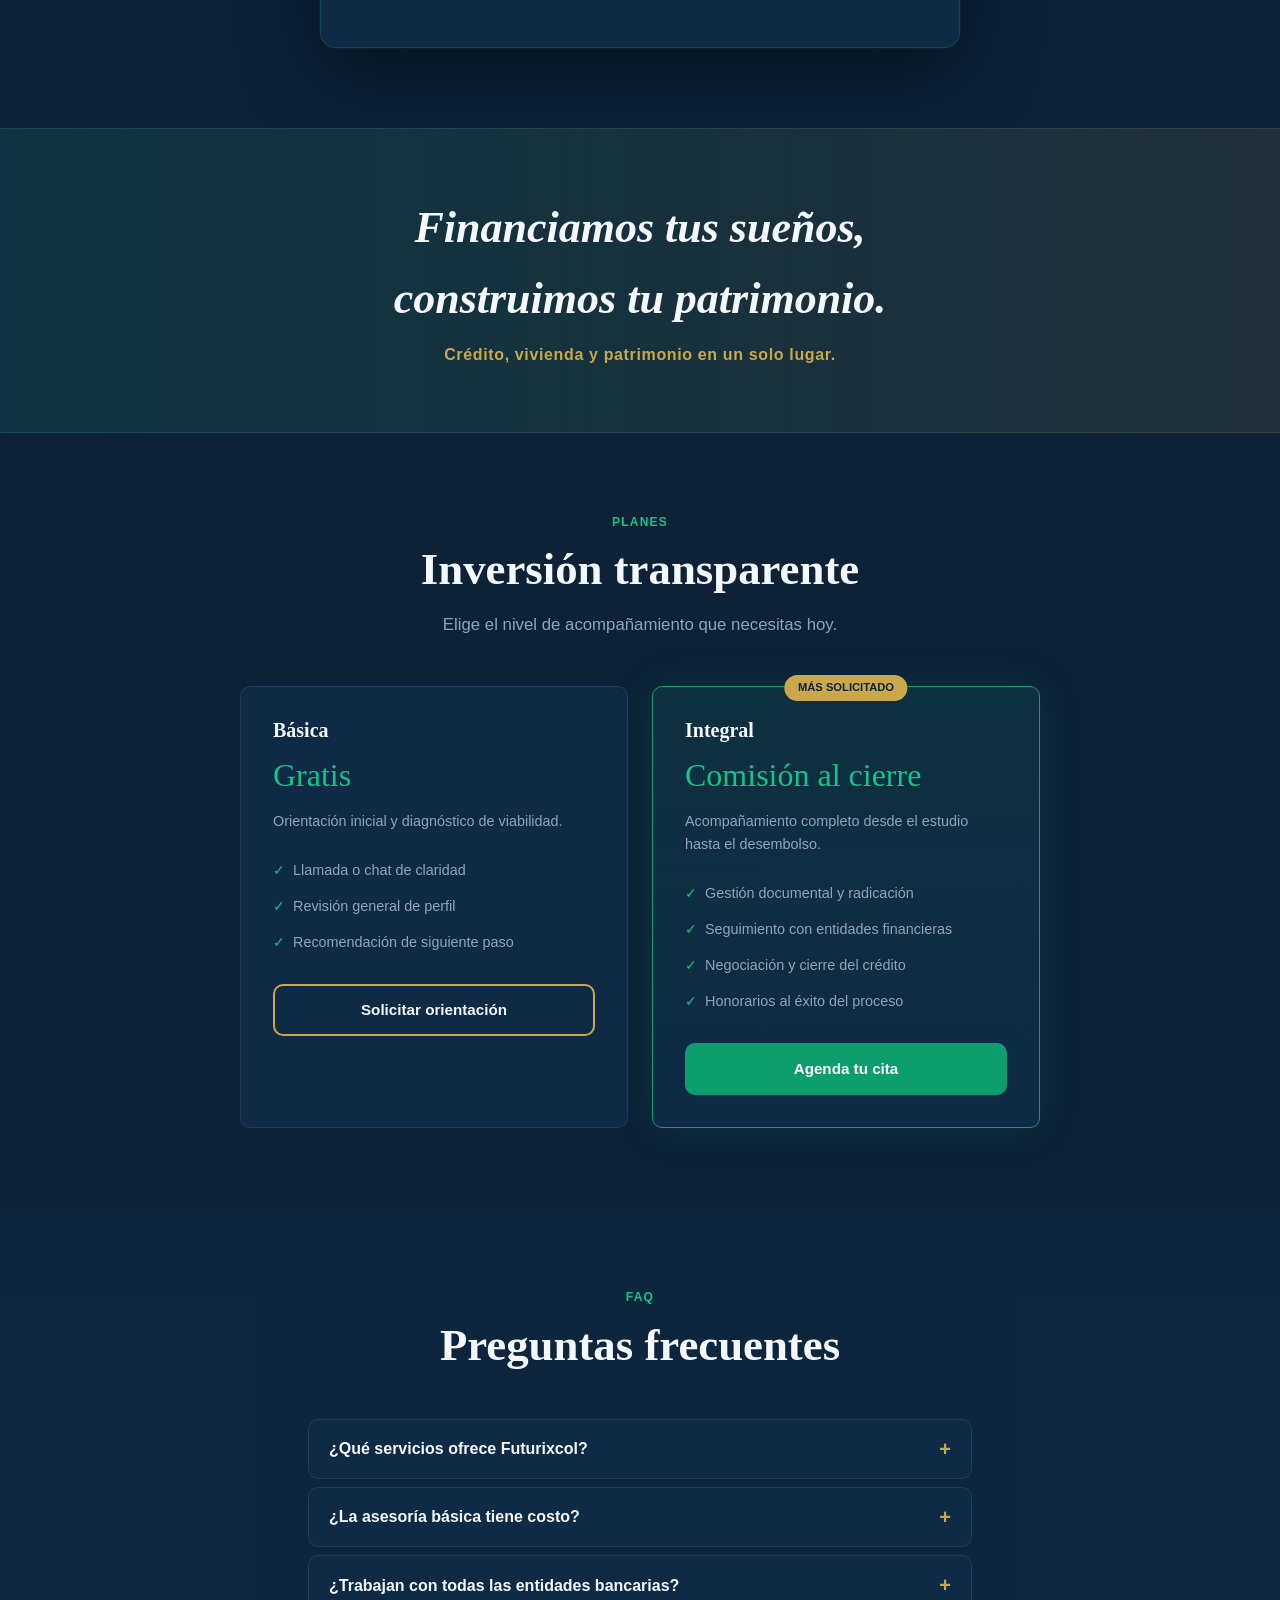
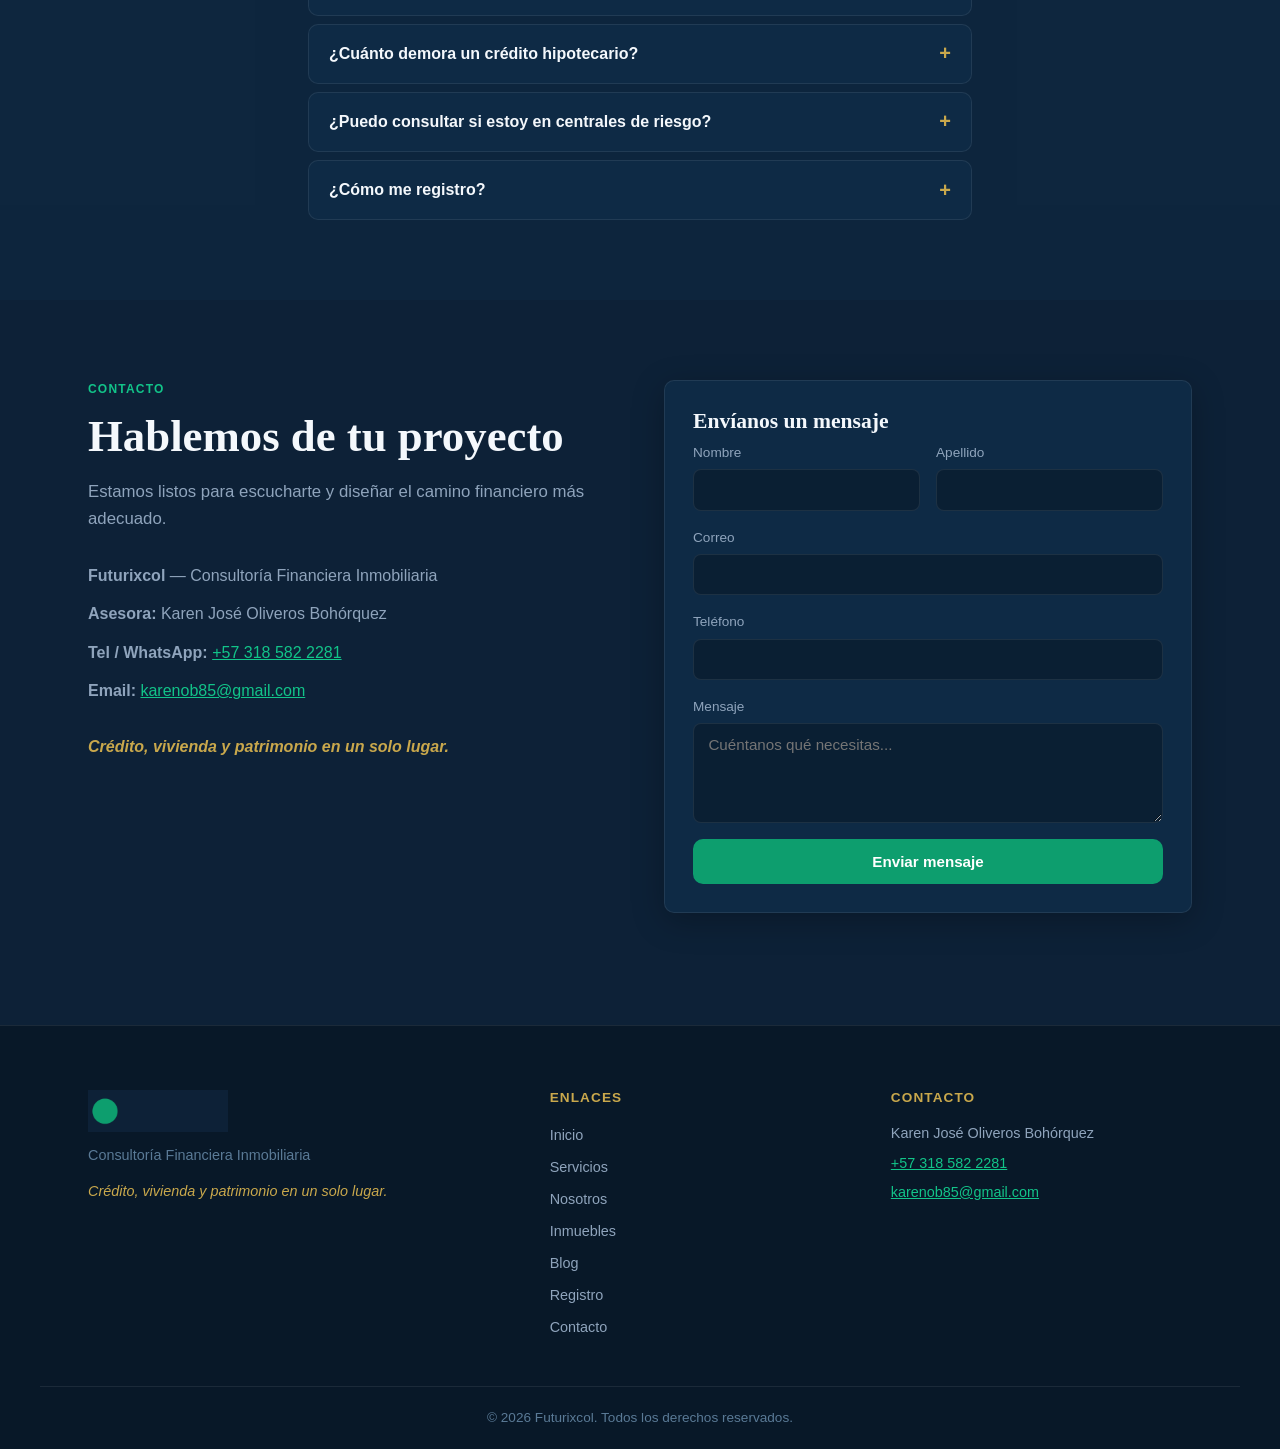
==== commit 1c8987c2: "Actualizar estilos de la sección hero y eliminar formulario de contacto" ====
--- a/index.html
+++ b/index.html
@@ -120,55 +120,6 @@
           </div>
         </div>
 
-        <aside class="hero__form-card card">
-          <h2 class="card__title">Solicitar información</h2>
-          <p class="card__text">Cuéntanos tu objetivo y te contactamos con una ruta clara.</p>
-          <form class="form" data-prevent-default action="#" method="post">
-            <div class="form__row form__row--2">
-              <div class="form__group">
-                <label for="hero-nombre">Nombre</label>
-                <input type="text" id="hero-nombre" name="nombre" required autocomplete="given-name">
-              </div>
-              <div class="form__group">
-                <label for="hero-apellido">Apellido</label>
-                <input type="text" id="hero-apellido" name="apellido" required autocomplete="family-name">
-              </div>
-            </div>
-            <div class="form__group">
-              <label for="hero-email">Correo electrónico</label>
-              <input type="email" id="hero-email" name="email" required autocomplete="email">
-            </div>
-            <div class="form__group">
-              <label for="hero-telefono">Teléfono / WhatsApp</label>
-              <input type="tel" id="hero-telefono" name="telefono" required autocomplete="tel">
-            </div>
-            <div class="form__group">
-              <label for="hero-pais">País</label>
-              <select id="hero-pais" name="pais" required>
-                <option value="">Selecciona</option>
-                <option value="CO" selected>Colombia</option>
-                <option value="US">Estados Unidos</option>
-                <option value="ES">España</option>
-                <option value="OT">Otro</option>
-              </select>
-            </div>
-            <div class="form__group">
-              <label for="hero-servicio">Servicio de interés</label>
-              <select id="hero-servicio" name="servicio" required>
-                <option value="">Selecciona un servicio</option>
-                <option value="credito-hipotecario">Crédito hipotecario</option>
-                <option value="credito-vehiculo">Crédito de vehículo</option>
-                <option value="compraventa">Compra y venta de inmuebles</option>
-                <option value="inversion">Inversión inmobiliaria</option>
-                <option value="leasing">Leasing habitacional</option>
-                <option value="compra-cartera">Compra de cartera</option>
-                <option value="educacion">Educación financiera</option>
-                <option value="patrimonial">Planeación patrimonial</option>
-              </select>
-            </div>
-            <button type="submit" class="btn btn--primary btn--block">Enviar solicitud</button>
-          </form>
-        </aside>
       </div>
     </section>
 
--- a/assets/css/styles.css
+++ b/assets/css/styles.css
@@ -146,15 +146,14 @@
     50% { transform: translateY(-35px) scale(1.06); }
 }
 
-.hero__grid { display: grid; grid-template-columns: 1fr 1fr; gap: 3rem; align-items: start; position: relative; z-index: 1; }
+.hero__grid { display: flex; flex-direction: column; align-items: center; text-align: center; position: relative; z-index: 1; }
 .hero__title { margin-bottom: 1rem; }
-.hero__subtitle { font-size: 1.1rem; color: var(--silver); margin-bottom: 1.75rem; max-width: 540px; }
+.hero__subtitle { font-size: 1.1rem; color: var(--silver); margin-bottom: 1.75rem; max-width: 620px; }
 .hero__subtitle strong { color: var(--white); }
-.hero__stats { display: flex; flex-wrap: wrap; gap: 1.5rem 2.5rem; list-style: none; margin-bottom: 2rem; }
+.hero__stats { display: flex; flex-wrap: wrap; justify-content: center; gap: 1.5rem 2.5rem; list-style: none; margin-bottom: 2rem; }
 .hero__stat-value { display: block; font-family: 'Cormorant Garamond', serif; font-size: 2rem; font-weight: 700; color: var(--gold); line-height: 1; }
 .hero__stat-label { font-size: .85rem; color: var(--muted); }
-.hero__actions { display: flex; flex-wrap: wrap; gap: 1rem; }
-.hero__form-card { position: relative; z-index: 1; }
+.hero__actions { display: flex; flex-wrap: wrap; justify-content: center; gap: 1rem; }
 
 /* Page hero */
 .page-hero {
@@ -671,8 +670,6 @@
 
 /* Responsive */
 @media (max-width: 1024px) {
-    .hero__grid { grid-template-columns: 1fr; }
-    .hero__form-card { max-width: 520px; }
     .services-grid { grid-template-columns: repeat(2, 1fr); }
     .valor__grid { grid-template-columns: 1fr; }
     .highlights-grid { grid-template-columns: repeat(2, 1fr); }
